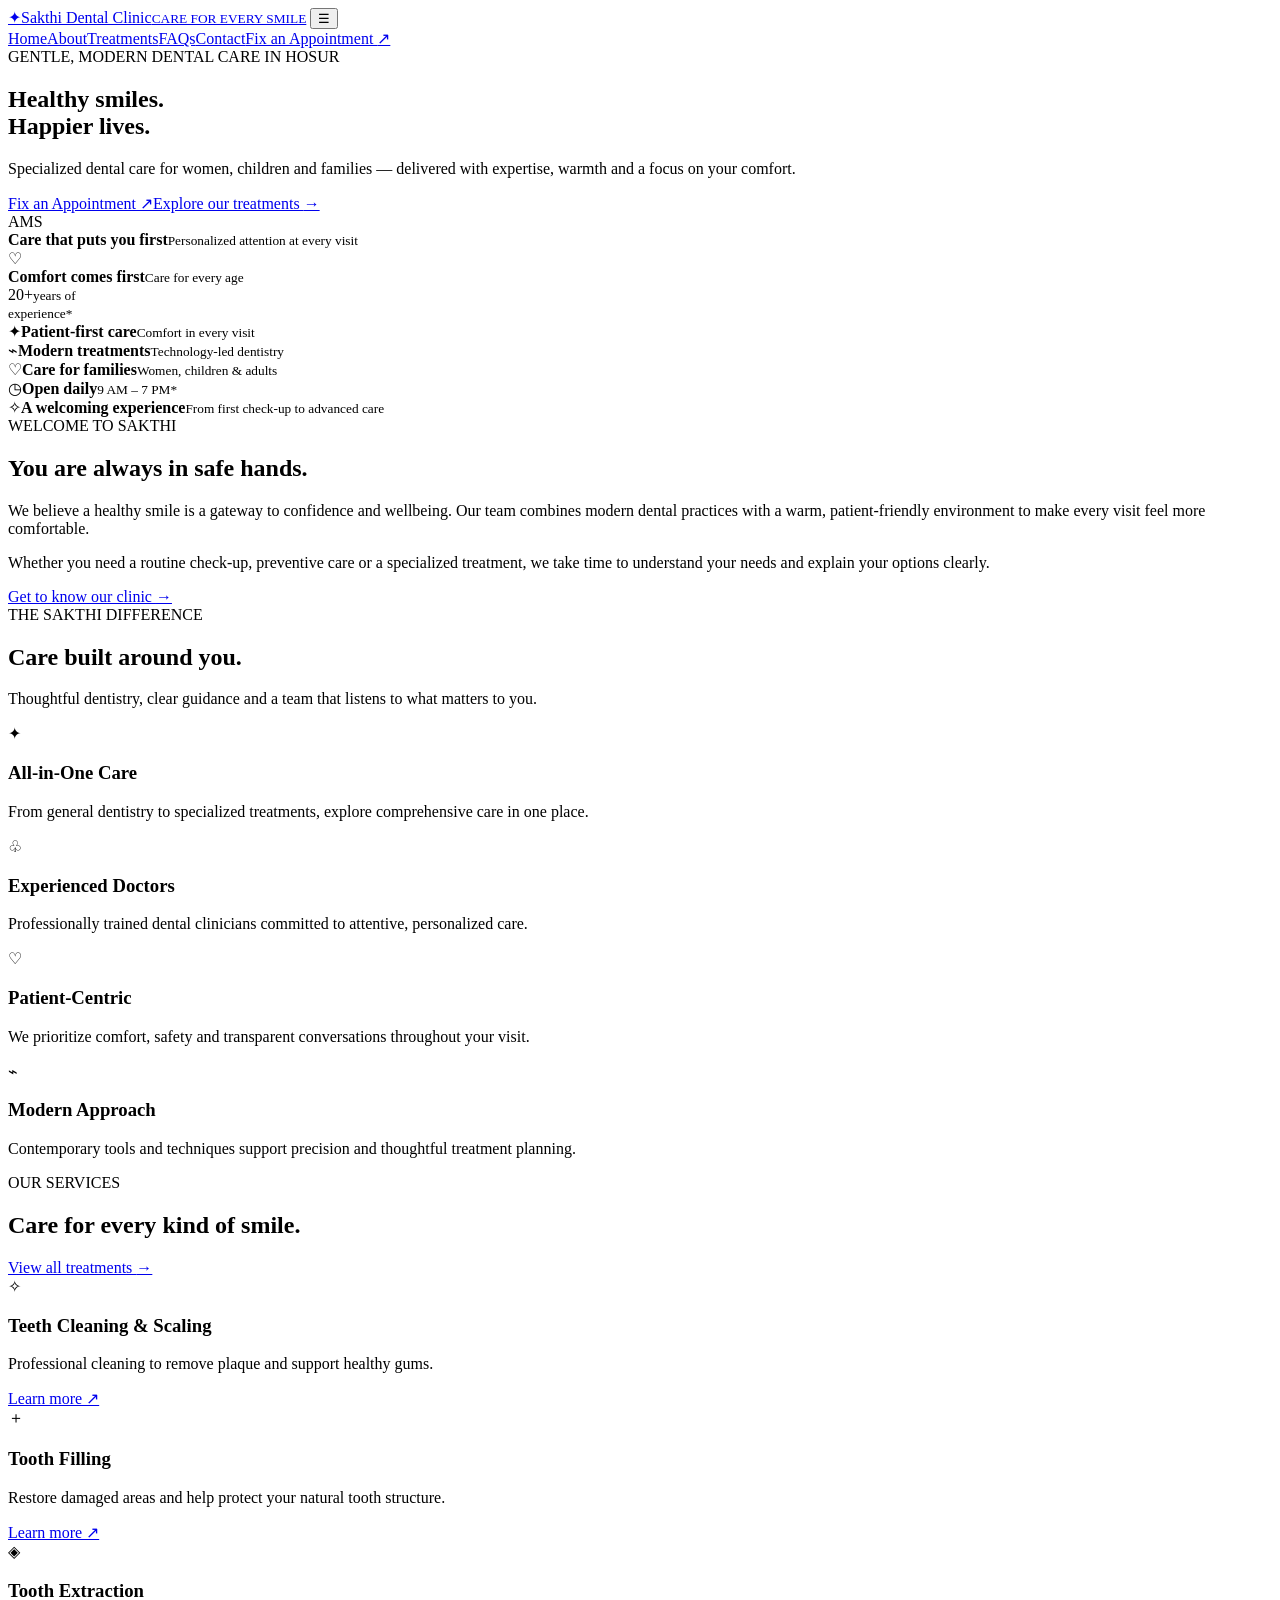
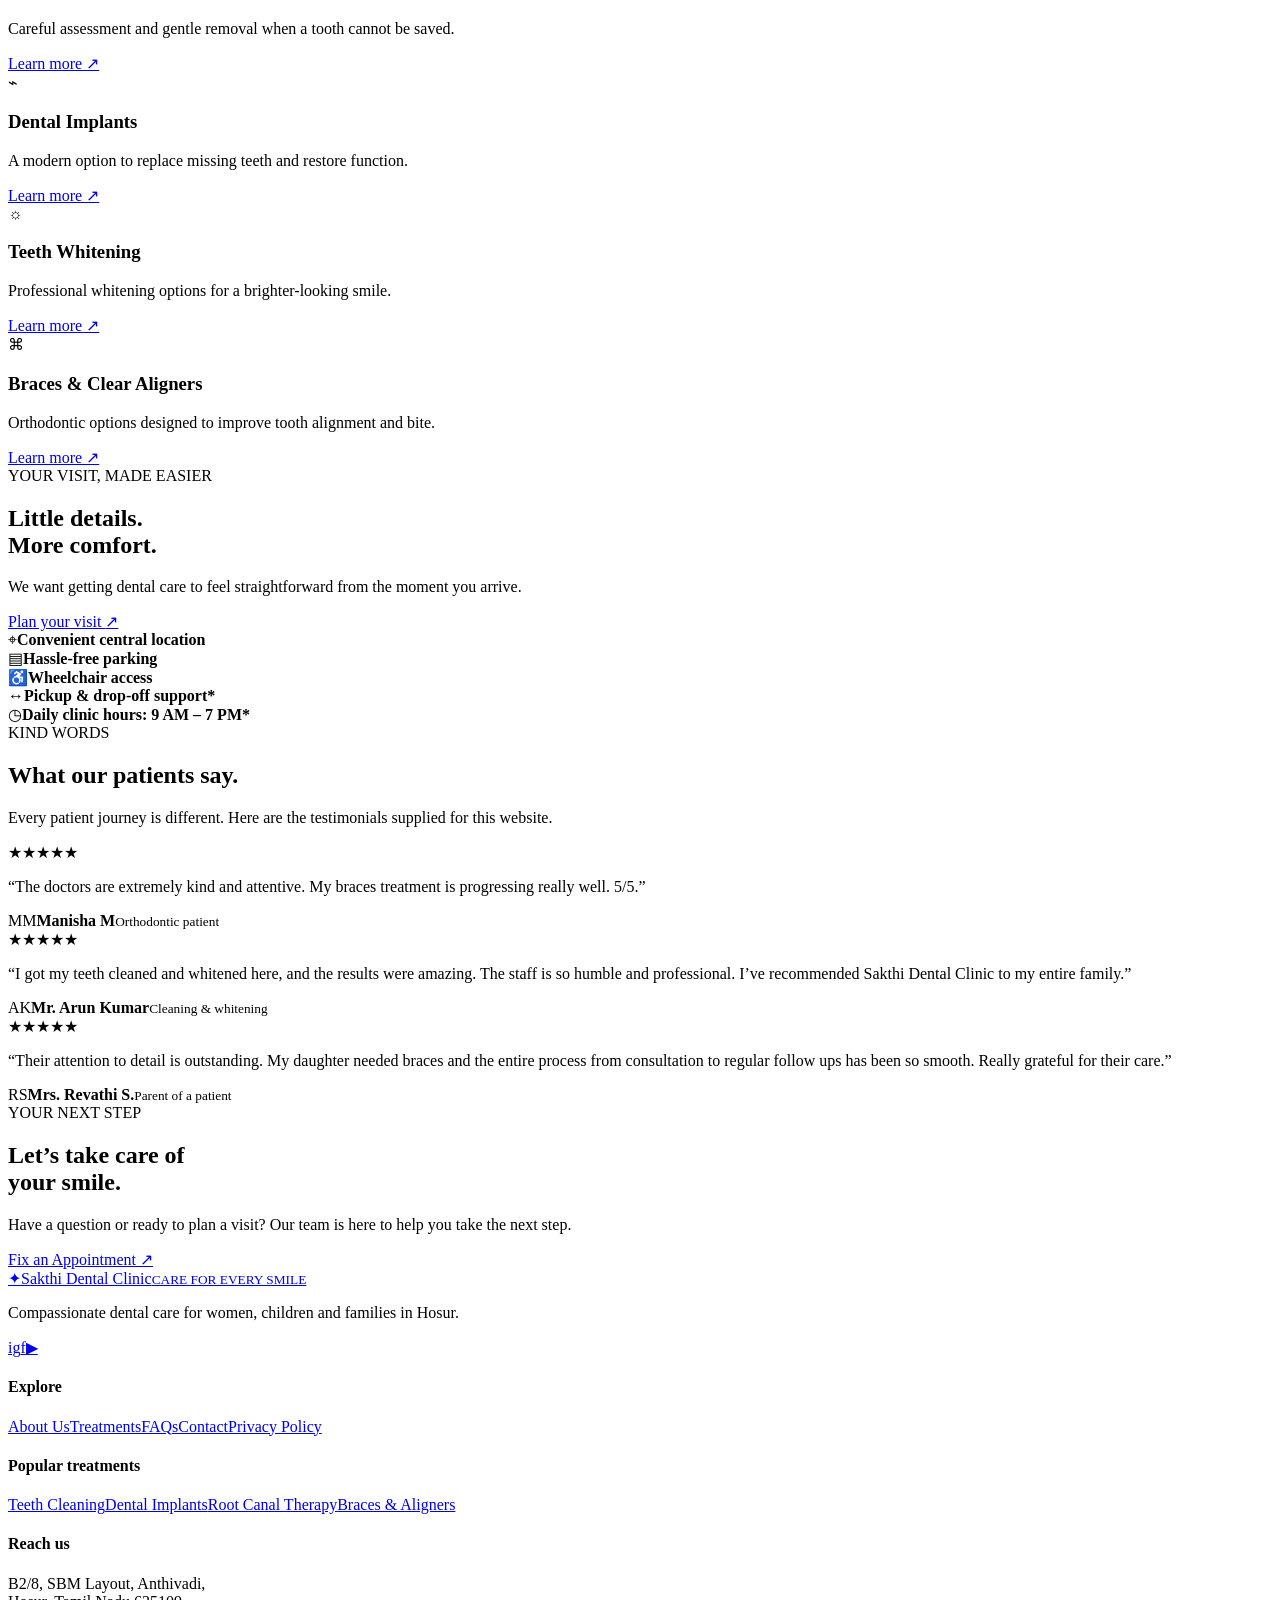
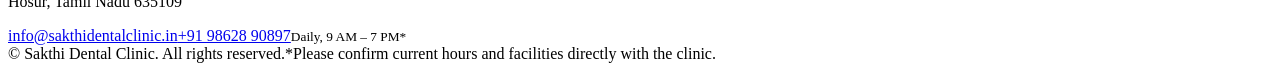
==== index.html @ d527fb0c "Add files via upload Add sakthi Dental Clinic website" ====
<!DOCTYPE html>
<html lang="en">
<head>
  <meta charset="UTF-8"><meta name="viewport" content="width=device-width, initial-scale=1.0">
  <meta name="description" content="Compassionate dental care for women, children and families at Sakthi Dental Clinic, Hosur. Explore treatments and request an appointment.">
  <title>Sakthi Dental Clinic | Care for Every Smile</title>
  <link rel="preconnect" href="https://fonts.googleapis.com"><link rel="preconnect" href="https://fonts.gstatic.com" crossorigin>
  <link href="https://fonts.googleapis.com/css2?family=DM+Sans:wght@400;500;600;700&family=Manrope:wght@400;500;600;700;800&display=swap" rel="stylesheet">
  <link rel="stylesheet" href="css/style.css">
</head>
<body>
<header class="site-header"><div class="container nav-wrap">
  <a class="brand" href="index.html"><span class="brand-mark">✦</span><span>Sakthi Dental Clinic<small>CARE FOR EVERY SMILE</small></span></a>
  <button class="menu-toggle" aria-label="Toggle navigation" aria-expanded="false">☰</button>
  <nav class="nav-links" aria-label="Main navigation"><a class="active" href="index.html">Home</a><a href="about.html">About</a><a href="treatments.html">Treatments</a><a href="faq.html">FAQs</a><a href="contact.html">Contact</a><a class="btn btn-small" href="contact.html#contact-form">Fix an Appointment <span>↗</span></a></nav>
</div></header>
<main>
<section class="hero"><div class="container hero-grid">
  <div class="hero-copy"><span class="eyebrow"><span class="eyebrow-dot"></span> GENTLE, MODERN DENTAL CARE IN HOSUR</span>
    <h1>Healthy smiles.<br><span>Happier lives.</span></h1>
    <p class="hero-lead">Specialized dental care for women, children and families — delivered with expertise, warmth and a focus on your comfort.</p>
    <div class="hero-actions"><a class="btn" href="contact.html#contact-form">Fix an Appointment <span>↗</span></a><a class="text-link" href="treatments.html">Explore our treatments <span>→</span></a></div>
    <div class="hero-proof"><div class="proof-avatars"><span>A</span><span>M</span><span>S</span></div><div><strong>Care that puts you first</strong><small>Personalized attention at every visit</small></div></div>
  </div>
  <div class="hero-visual"><div class="hero-image" role="img" aria-label="Dentist caring for a patient"></div><div class="floating-card"><span class="float-icon">♡</span><div><strong>Comfort comes first</strong><small>Care for every age</small></div></div><div class="hero-sticker"><span>20+</span><small>years of<br>experience*</small></div></div>
</div></section>
<section class="trust-strip"><div class="container trust-grid"><div><span class="trust-icon">✦</span><span><strong>Patient-first care</strong><small>Comfort in every visit</small></span></div><div><span class="trust-icon">⌁</span><span><strong>Modern treatments</strong><small>Technology-led dentistry</small></span></div><div><span class="trust-icon">♡</span><span><strong>Care for families</strong><small>Women, children & adults</small></span></div><div><span class="trust-icon">◷</span><span><strong>Open daily</strong><small>9 AM – 7 PM*</small></span></div></div></section>
<section class="section section-soft"><div class="container split-grid"><div class="section-image image-doctor"><div class="image-note"><span class="note-icon">✧</span><span><strong>A welcoming experience</strong><small>From first check-up to advanced care</small></span></div></div><div class="section-copy"><span class="eyebrow">WELCOME TO SAKTHI</span><h2>You are always in <span>safe hands.</span></h2><p>We believe a healthy smile is a gateway to confidence and wellbeing. Our team combines modern dental practices with a warm, patient-friendly environment to make every visit feel more comfortable.</p><p>Whether you need a routine check-up, preventive care or a specialized treatment, we take time to understand your needs and explain your options clearly.</p><a class="text-link" href="about.html">Get to know our clinic <span>→</span></a></div></div></section>
<section class="section"><div class="container"><div class="section-heading"><div><span class="eyebrow">THE SAKTHI DIFFERENCE</span><h2>Care built around <span>you.</span></h2></div><p>Thoughtful dentistry, clear guidance and a team that listens to what matters to you.</p></div>
<div class="feature-grid"><article class="feature-card"><span class="feature-icon pink">✦</span><h3>All-in-One Care</h3><p>From general dentistry to specialized treatments, explore comprehensive care in one place.</p></article><article class="feature-card"><span class="feature-icon blue">♧</span><h3>Experienced Doctors</h3><p>Professionally trained dental clinicians committed to attentive, personalized care.</p></article><article class="feature-card"><span class="feature-icon lavender">♡</span><h3>Patient-Centric</h3><p>We prioritize comfort, safety and transparent conversations throughout your visit.</p></article><article class="feature-card"><span class="feature-icon mint">⌁</span><h3>Modern Approach</h3><p>Contemporary tools and techniques support precision and thoughtful treatment planning.</p></article></div></div></section>
<section class="section treatment-section"><div class="container"><div class="section-heading"><div><span class="eyebrow">OUR SERVICES</span><h2>Care for every <span>kind of smile.</span></h2></div><a class="text-link" href="treatments.html">View all treatments <span>→</span></a></div>
<div class="treatment-grid">
<article class="treatment-card"><span class="treatment-icon">✧</span><h3>Teeth Cleaning & Scaling</h3><p>Professional cleaning to remove plaque and support healthy gums.</p><a href="treatments.html#cleaning">Learn more ↗</a></article>
<article class="treatment-card"><span class="treatment-icon">＋</span><h3>Tooth Filling</h3><p>Restore damaged areas and help protect your natural tooth structure.</p><a href="treatments.html#filling">Learn more ↗</a></article>
<article class="treatment-card"><span class="treatment-icon">◈</span><h3>Tooth Extraction</h3><p>Careful assessment and gentle removal when a tooth cannot be saved.</p><a href="treatments.html#extraction">Learn more ↗</a></article>
<article class="treatment-card"><span class="treatment-icon">⌁</span><h3>Dental Implants</h3><p>A modern option to replace missing teeth and restore function.</p><a href="treatments.html#implants">Learn more ↗</a></article>
<article class="treatment-card"><span class="treatment-icon">☼</span><h3>Teeth Whitening</h3><p>Professional whitening options for a brighter-looking smile.</p><a href="treatments.html#whitening">Learn more ↗</a></article>
<article class="treatment-card"><span class="treatment-icon">⌘</span><h3>Braces & Clear Aligners</h3><p>Orthodontic options designed to improve tooth alignment and bite.</p><a href="treatments.html#braces">Learn more ↗</a></article>
</div></div></section>
<section class="section amenities-section"><div class="container amenities-grid"><div><span class="eyebrow">YOUR VISIT, MADE EASIER</span><h2>Little details.<br><span>More comfort.</span></h2><p>We want getting dental care to feel straightforward from the moment you arrive.</p><a class="btn btn-outline" href="contact.html">Plan your visit <span>↗</span></a></div><div class="amenity-list"><div><span>⌖</span><strong>Convenient central location</strong></div><div><span>▤</span><strong>Hassle-free parking</strong></div><div><span>♿</span><strong>Wheelchair access</strong></div><div><span>↔</span><strong>Pickup & drop-off support*</strong></div><div><span>◷</span><strong>Daily clinic hours: 9 AM – 7 PM*</strong></div></div></div></section>
<section class="section testimonials-section"><div class="container"><div class="section-heading"><div><span class="eyebrow">KIND WORDS</span><h2>What our patients <span>say.</span></h2></div><p>Every patient journey is different. Here are the testimonials supplied for this website.</p></div><div class="testimonial-grid">
<article class="testimonial-card"><div class="stars">★★★★★</div><p>“The doctors are extremely kind and attentive. My braces treatment is progressing really well. 5/5.”</p><div class="person"><span class="person-avatar">MM</span><span><strong>Manisha M</strong><small>Orthodontic patient</small></span></div></article>
<article class="testimonial-card"><div class="stars">★★★★★</div><p>“I got my teeth cleaned and whitened here, and the results were amazing. The staff is so humble and professional. I’ve recommended Sakthi Dental Clinic to my entire family.”</p><div class="person"><span class="person-avatar peach">AK</span><span><strong>Mr. Arun Kumar</strong><small>Cleaning & whitening</small></span></div></article>
<article class="testimonial-card"><div class="stars">★★★★★</div><p>“Their attention to detail is outstanding. My daughter needed braces and the entire process from consultation to regular follow ups has been so smooth. Really grateful for their care.”</p><div class="person"><span class="person-avatar lilac">RS</span><span><strong>Mrs. Revathi S.</strong><small>Parent of a patient</small></span></div></article>
</div></div></section>
<section class="cta-band"><div class="container cta-content"><div><span class="eyebrow light">YOUR NEXT STEP</span><h2>Let’s take care of<br>your smile.</h2><p>Have a question or ready to plan a visit? Our team is here to help you take the next step.</p></div><a class="btn btn-white" href="contact.html#contact-form">Fix an Appointment <span>↗</span></a></div></section>
</main>
<footer class="site-footer"><div class="container footer-grid"><div class="footer-about"><a class="brand brand-light" href="index.html"><span class="brand-mark">✦</span><span>Sakthi Dental Clinic<small>CARE FOR EVERY SMILE</small></span></a><p>Compassionate dental care for women, children and families in Hosur.</p><div class="social-links"><a href="#" aria-label="Instagram">ig</a><a href="#" aria-label="Facebook">f</a><a href="#" aria-label="YouTube">▶</a></div></div><div><h4>Explore</h4><a href="about.html">About Us</a><a href="treatments.html">Treatments</a><a href="faq.html">FAQs</a><a href="contact.html">Contact</a><a href="privacy.html">Privacy Policy</a></div><div><h4>Popular treatments</h4><a href="treatments.html#cleaning">Teeth Cleaning</a><a href="treatments.html#implants">Dental Implants</a><a href="treatments.html#root-canal">Root Canal Therapy</a><a href="treatments.html#braces">Braces & Aligners</a></div><div><h4>Reach us</h4><p class="footer-contact">B2/8, SBM Layout, Anthivadi,<br>Hosur, Tamil Nadu 635109</p><a href="mailto:info@sakthidentalclinic.in">info@sakthidentalclinic.in</a><a href="tel:+919862890897">+91 98628 90897</a><small>Daily, 9 AM – 7 PM*</small></div></div><div class="container footer-bottom"><span>© <span data-year></span> Sakthi Dental Clinic. All rights reserved.</span><span>*Please confirm current hours and facilities directly with the clinic.</span></div></footer>
<script src="js/script.js"></script></body></html>
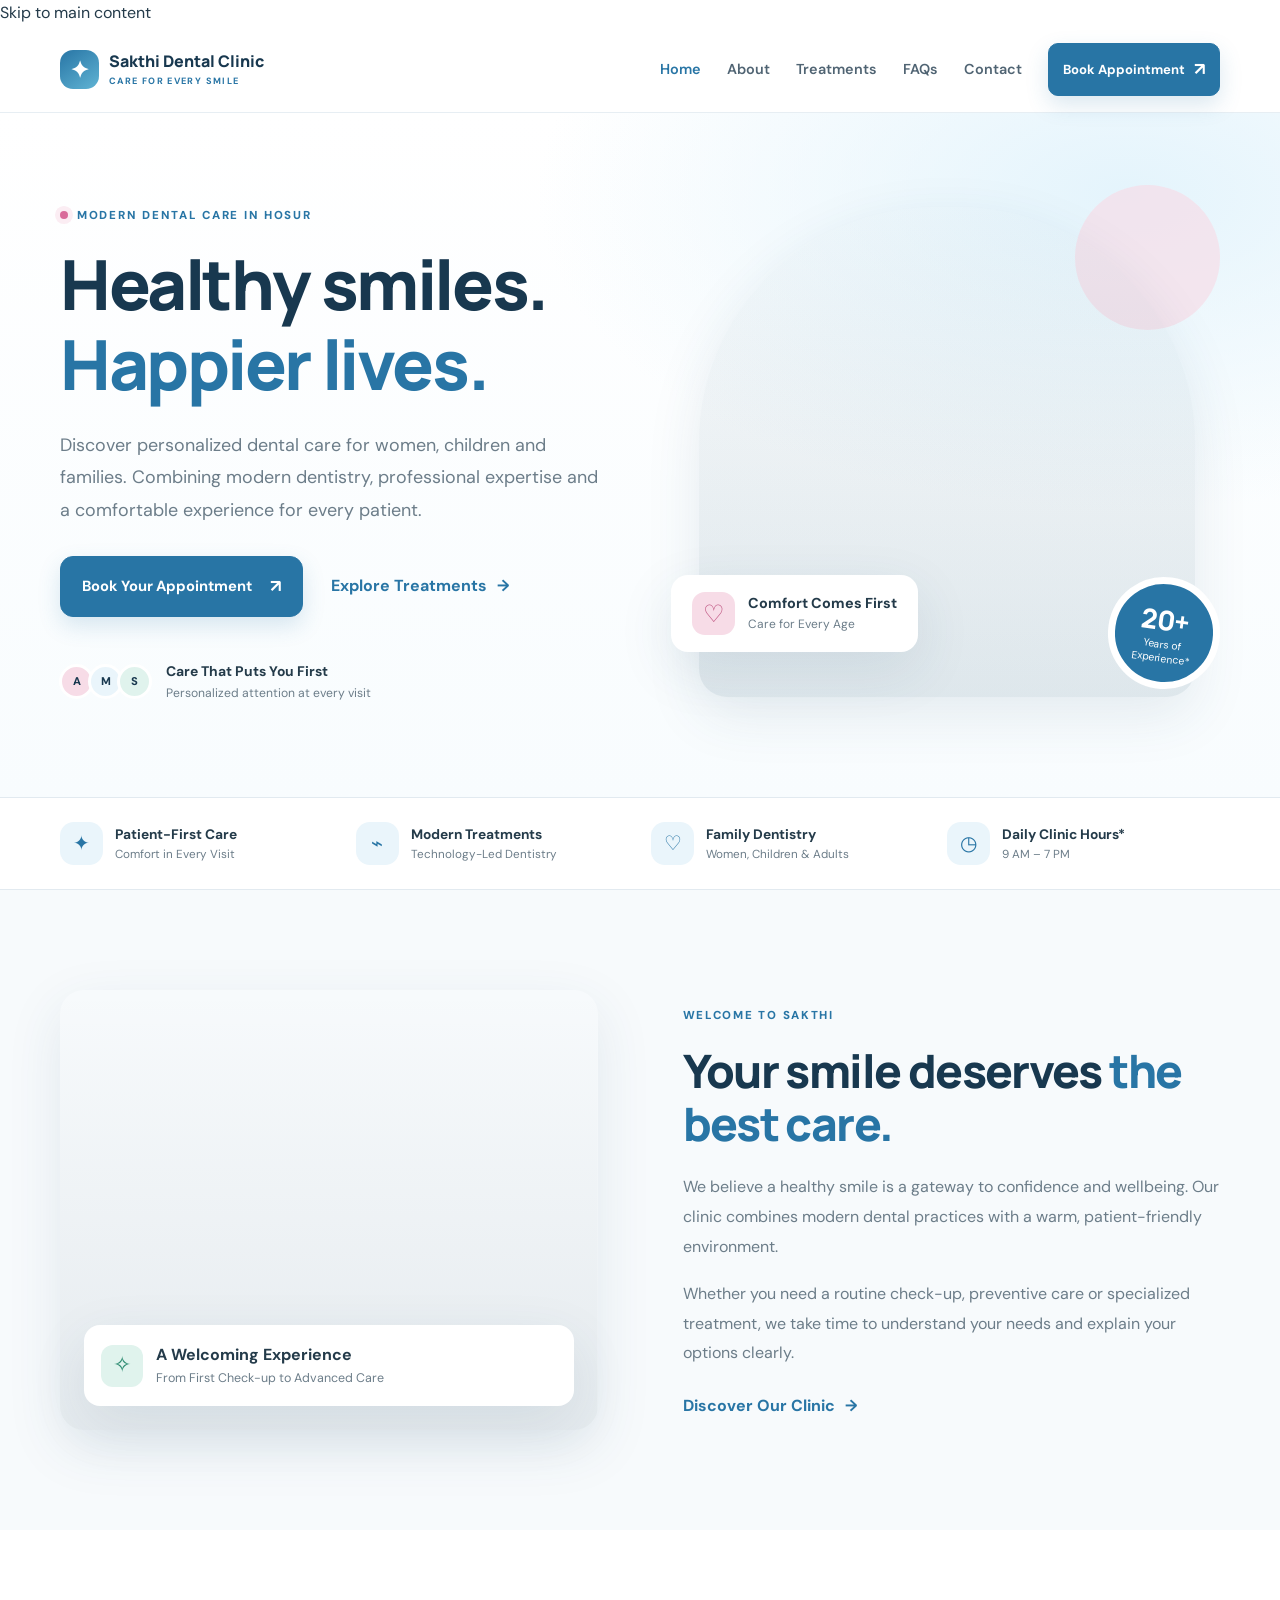
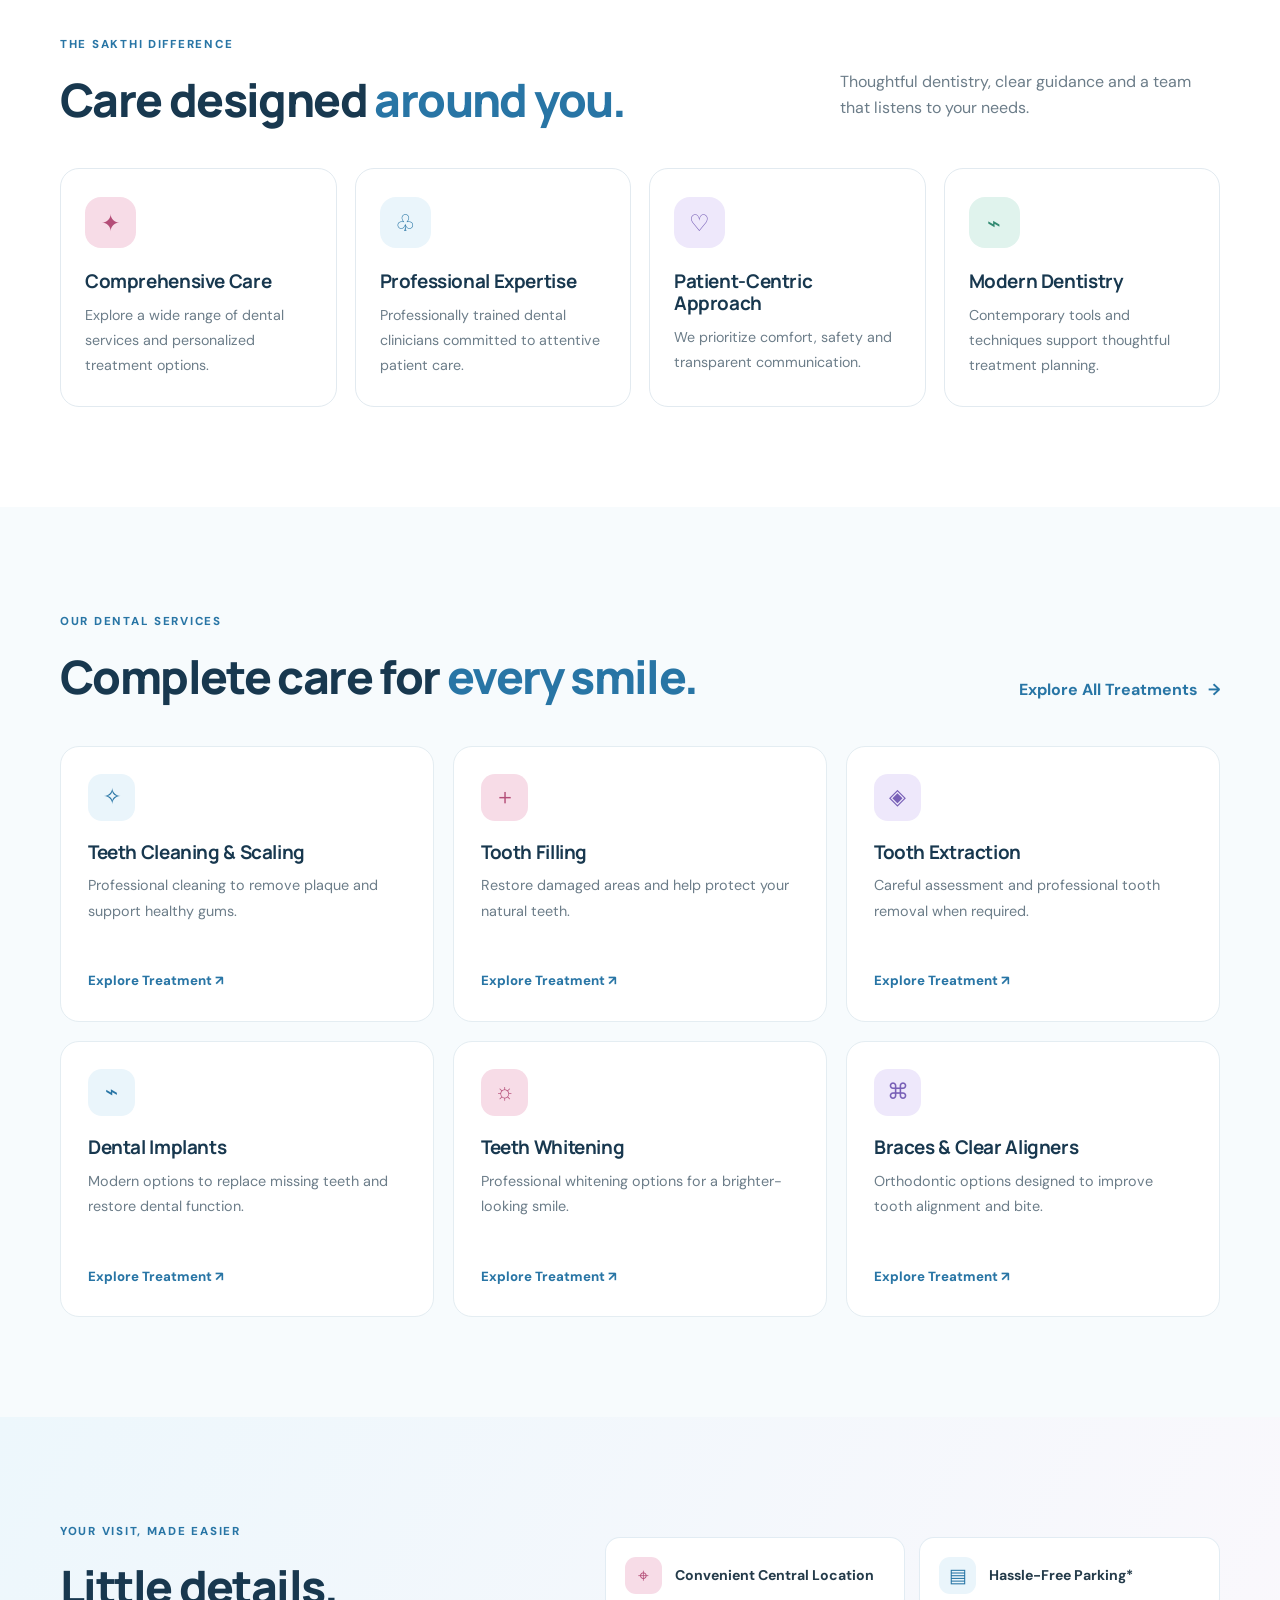
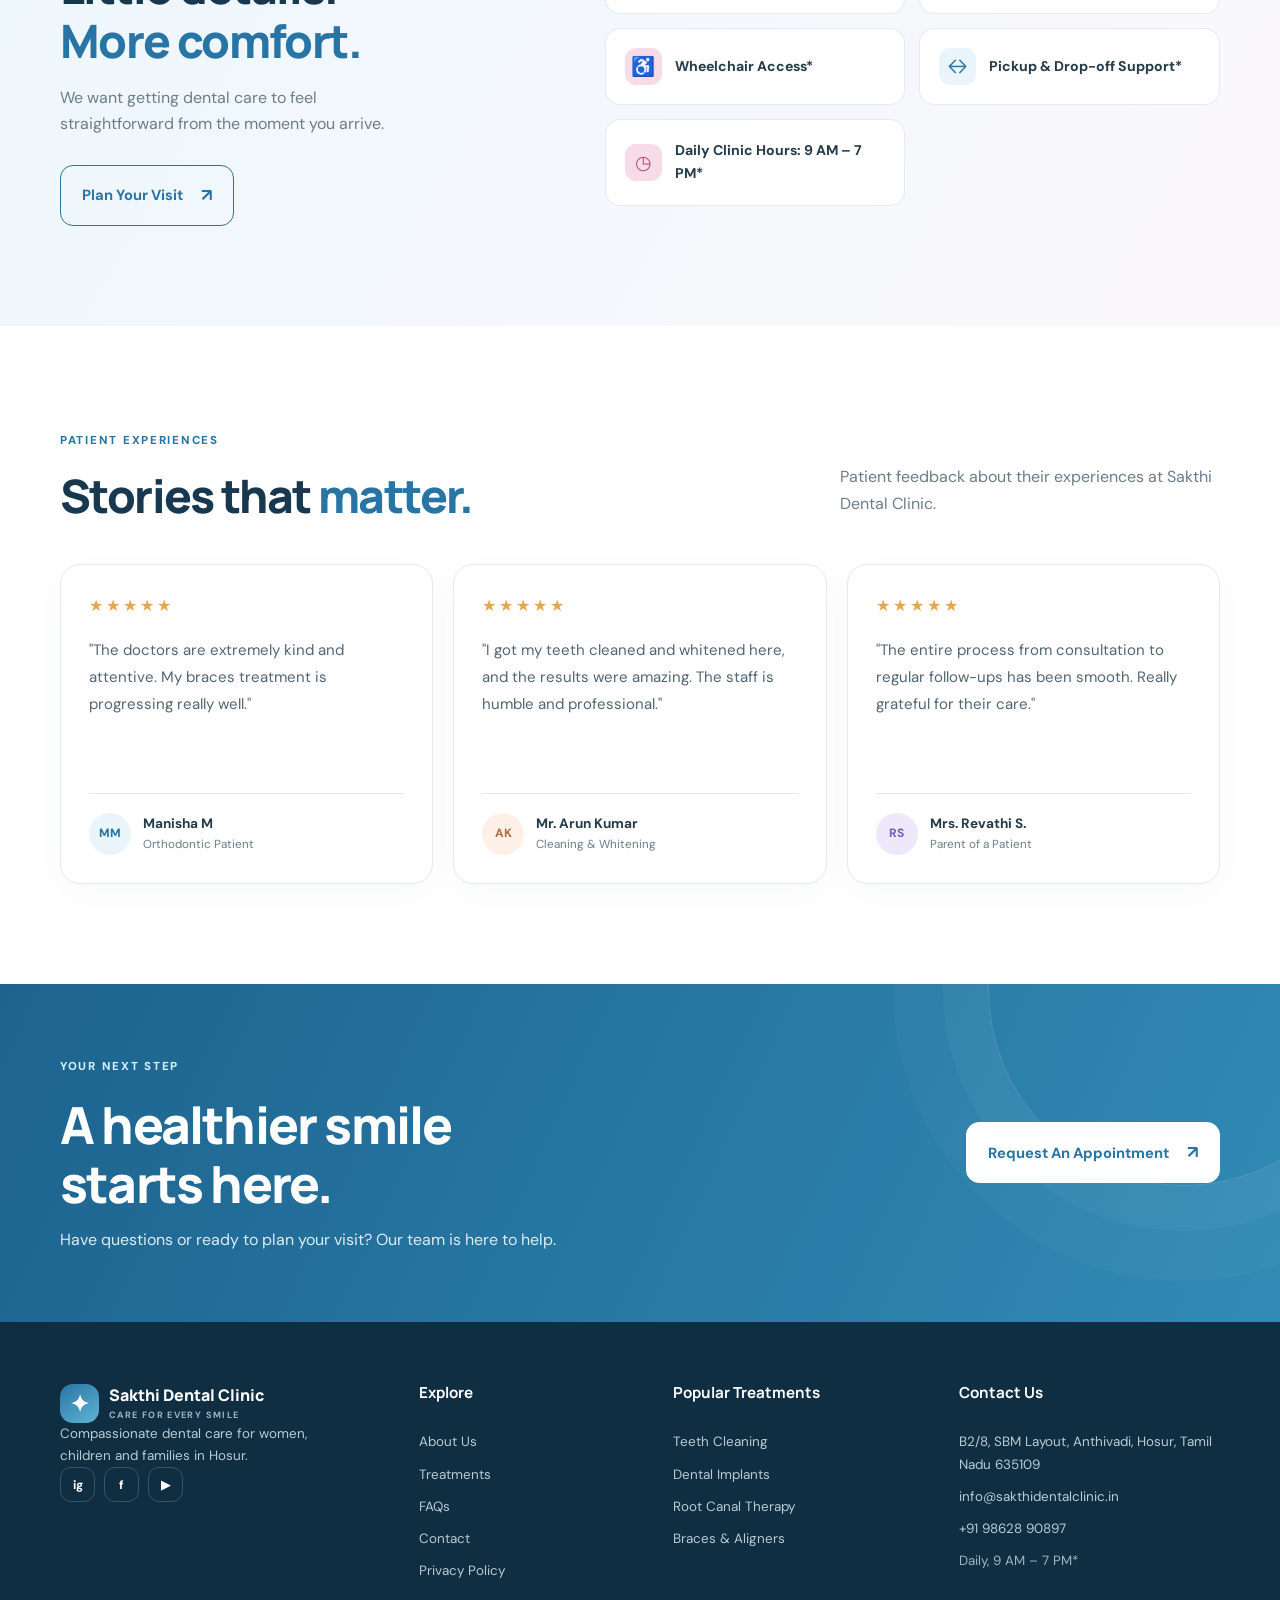
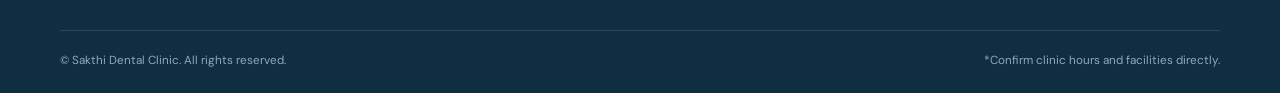
==== commit 70a8bba3: "Change greeting from 'Hello World' to 'Goodbye World'" ====
--- a/index.html
+++ b/index.html
@@ -1,49 +1,962 @@
+
 <!DOCTYPE html>
 <html lang="en">
+
 <head>
-  <meta charset="UTF-8"><meta name="viewport" content="width=device-width, initial-scale=1.0">
-  <meta name="description" content="Compassionate dental care for women, children and families at Sakthi Dental Clinic, Hosur. Explore treatments and request an appointment.">
-  <title>Sakthi Dental Clinic | Care for Every Smile</title>
-  <link rel="preconnect" href="https://fonts.googleapis.com"><link rel="preconnect" href="https://fonts.gstatic.com" crossorigin>
-  <link href="https://fonts.googleapis.com/css2?family=DM+Sans:wght@400;500;600;700&family=Manrope:wght@400;500;600;700;800&display=swap" rel="stylesheet">
-  <link rel="stylesheet" href="css/style.css">
+    <meta charset="UTF-8">
+
+    <meta name="viewport"
+          content="width=device-width, initial-scale=1.0">
+
+    <meta name="theme-color" content="#ffffff">
+
+    <meta name="description"
+          content="Discover compassionate, modern dental care at Sakthi Dental Clinic, Hosur. Explore dental treatments for women, children and families. Book your appointment today.">
+
+    <meta name="keywords"
+          content="Sakthi Dental Clinic, Dentist in Hosur, Dental Clinic Hosur, Dental Implants, Braces, Teeth Whitening">
+
+    <meta name="author" content="Sakthi Dental Clinic">
+
+    <meta name="robots" content="index, follow">
+
+    <!-- Open Graph SEO -->
+    <meta property="og:type" content="website">
+    <meta property="og:title"
+          content="Sakthi Dental Clinic | Care for Every Smile">
+    <meta property="og:description"
+          content="Modern, compassionate dental care for every smile in Hosur.">
+    <meta property="og:image"
+          content="assets/images/clinic-preview.jpg">
+
+    <title>Sakthi Dental Clinic | Premium Dental Care in Hosur</title>
+
+    <!-- Performance Optimization -->
+    <link rel="preconnect"
+          href="https://fonts.googleapis.com">
+
+    <link rel="preconnect"
+          href="https://fonts.gstatic.com"
+          crossorigin>
+
+    <link rel="preconnect"
+          href="https://images.unsplash.com">
+
+    <!-- Premium Typography -->
+    <link href="https://fonts.googleapis.com/css2?family=DM+Sans:wght@400;500;600;700;800&family=Manrope:wght@400;500;600;700;800&display=swap"
+          rel="stylesheet">
+
+    <!-- Main Stylesheet -->
+    <link rel="stylesheet" href="css/style.css">
+
+    <!-- Structured Data for Local SEO -->
+    <script type="application/ld+json">
+    {
+      "@context": "https://schema.org",
+      "@type": "Dentist",
+      "name": "Sakthi Dental Clinic",
+      "description": "Compassionate dental care for women, children and families.",
+      "address": {
+        "@type": "PostalAddress",
+        "streetAddress": "B2/8, SBM Layout, Anthivadi",
+        "addressLocality": "Hosur",
+        "addressRegion": "Tamil Nadu",
+        "postalCode": "635109",
+        "addressCountry": "IN"
+      },
+      "telephone": "+919862890897",
+      "email": "info@sakthidentalclinic.in"
+    }
+    </script>
+
+    <!-- Main JavaScript -->
+    <script src="js/script.js" defer></script>
+
 </head>
+
 <body>
-<header class="site-header"><div class="container nav-wrap">
-  <a class="brand" href="index.html"><span class="brand-mark">✦</span><span>Sakthi Dental Clinic<small>CARE FOR EVERY SMILE</small></span></a>
-  <button class="menu-toggle" aria-label="Toggle navigation" aria-expanded="false">☰</button>
-  <nav class="nav-links" aria-label="Main navigation"><a class="active" href="index.html">Home</a><a href="about.html">About</a><a href="treatments.html">Treatments</a><a href="faq.html">FAQs</a><a href="contact.html">Contact</a><a class="btn btn-small" href="contact.html#contact-form">Fix an Appointment <span>↗</span></a></nav>
-</div></header>
-<main>
-<section class="hero"><div class="container hero-grid">
-  <div class="hero-copy"><span class="eyebrow"><span class="eyebrow-dot"></span> GENTLE, MODERN DENTAL CARE IN HOSUR</span>
-    <h1>Healthy smiles.<br><span>Happier lives.</span></h1>
-    <p class="hero-lead">Specialized dental care for women, children and families — delivered with expertise, warmth and a focus on your comfort.</p>
-    <div class="hero-actions"><a class="btn" href="contact.html#contact-form">Fix an Appointment <span>↗</span></a><a class="text-link" href="treatments.html">Explore our treatments <span>→</span></a></div>
-    <div class="hero-proof"><div class="proof-avatars"><span>A</span><span>M</span><span>S</span></div><div><strong>Care that puts you first</strong><small>Personalized attention at every visit</small></div></div>
-  </div>
-  <div class="hero-visual"><div class="hero-image" role="img" aria-label="Dentist caring for a patient"></div><div class="floating-card"><span class="float-icon">♡</span><div><strong>Comfort comes first</strong><small>Care for every age</small></div></div><div class="hero-sticker"><span>20+</span><small>years of<br>experience*</small></div></div>
-</div></section>
-<section class="trust-strip"><div class="container trust-grid"><div><span class="trust-icon">✦</span><span><strong>Patient-first care</strong><small>Comfort in every visit</small></span></div><div><span class="trust-icon">⌁</span><span><strong>Modern treatments</strong><small>Technology-led dentistry</small></span></div><div><span class="trust-icon">♡</span><span><strong>Care for families</strong><small>Women, children & adults</small></span></div><div><span class="trust-icon">◷</span><span><strong>Open daily</strong><small>9 AM – 7 PM*</small></span></div></div></section>
-<section class="section section-soft"><div class="container split-grid"><div class="section-image image-doctor"><div class="image-note"><span class="note-icon">✧</span><span><strong>A welcoming experience</strong><small>From first check-up to advanced care</small></span></div></div><div class="section-copy"><span class="eyebrow">WELCOME TO SAKTHI</span><h2>You are always in <span>safe hands.</span></h2><p>We believe a healthy smile is a gateway to confidence and wellbeing. Our team combines modern dental practices with a warm, patient-friendly environment to make every visit feel more comfortable.</p><p>Whether you need a routine check-up, preventive care or a specialized treatment, we take time to understand your needs and explain your options clearly.</p><a class="text-link" href="about.html">Get to know our clinic <span>→</span></a></div></div></section>
-<section class="section"><div class="container"><div class="section-heading"><div><span class="eyebrow">THE SAKTHI DIFFERENCE</span><h2>Care built around <span>you.</span></h2></div><p>Thoughtful dentistry, clear guidance and a team that listens to what matters to you.</p></div>
-<div class="feature-grid"><article class="feature-card"><span class="feature-icon pink">✦</span><h3>All-in-One Care</h3><p>From general dentistry to specialized treatments, explore comprehensive care in one place.</p></article><article class="feature-card"><span class="feature-icon blue">♧</span><h3>Experienced Doctors</h3><p>Professionally trained dental clinicians committed to attentive, personalized care.</p></article><article class="feature-card"><span class="feature-icon lavender">♡</span><h3>Patient-Centric</h3><p>We prioritize comfort, safety and transparent conversations throughout your visit.</p></article><article class="feature-card"><span class="feature-icon mint">⌁</span><h3>Modern Approach</h3><p>Contemporary tools and techniques support precision and thoughtful treatment planning.</p></article></div></div></section>
-<section class="section treatment-section"><div class="container"><div class="section-heading"><div><span class="eyebrow">OUR SERVICES</span><h2>Care for every <span>kind of smile.</span></h2></div><a class="text-link" href="treatments.html">View all treatments <span>→</span></a></div>
-<div class="treatment-grid">
-<article class="treatment-card"><span class="treatment-icon">✧</span><h3>Teeth Cleaning & Scaling</h3><p>Professional cleaning to remove plaque and support healthy gums.</p><a href="treatments.html#cleaning">Learn more ↗</a></article>
-<article class="treatment-card"><span class="treatment-icon">＋</span><h3>Tooth Filling</h3><p>Restore damaged areas and help protect your natural tooth structure.</p><a href="treatments.html#filling">Learn more ↗</a></article>
-<article class="treatment-card"><span class="treatment-icon">◈</span><h3>Tooth Extraction</h3><p>Careful assessment and gentle removal when a tooth cannot be saved.</p><a href="treatments.html#extraction">Learn more ↗</a></article>
-<article class="treatment-card"><span class="treatment-icon">⌁</span><h3>Dental Implants</h3><p>A modern option to replace missing teeth and restore function.</p><a href="treatments.html#implants">Learn more ↗</a></article>
-<article class="treatment-card"><span class="treatment-icon">☼</span><h3>Teeth Whitening</h3><p>Professional whitening options for a brighter-looking smile.</p><a href="treatments.html#whitening">Learn more ↗</a></article>
-<article class="treatment-card"><span class="treatment-icon">⌘</span><h3>Braces & Clear Aligners</h3><p>Orthodontic options designed to improve tooth alignment and bite.</p><a href="treatments.html#braces">Learn more ↗</a></article>
-</div></div></section>
-<section class="section amenities-section"><div class="container amenities-grid"><div><span class="eyebrow">YOUR VISIT, MADE EASIER</span><h2>Little details.<br><span>More comfort.</span></h2><p>We want getting dental care to feel straightforward from the moment you arrive.</p><a class="btn btn-outline" href="contact.html">Plan your visit <span>↗</span></a></div><div class="amenity-list"><div><span>⌖</span><strong>Convenient central location</strong></div><div><span>▤</span><strong>Hassle-free parking</strong></div><div><span>♿</span><strong>Wheelchair access</strong></div><div><span>↔</span><strong>Pickup & drop-off support*</strong></div><div><span>◷</span><strong>Daily clinic hours: 9 AM – 7 PM*</strong></div></div></div></section>
-<section class="section testimonials-section"><div class="container"><div class="section-heading"><div><span class="eyebrow">KIND WORDS</span><h2>What our patients <span>say.</span></h2></div><p>Every patient journey is different. Here are the testimonials supplied for this website.</p></div><div class="testimonial-grid">
-<article class="testimonial-card"><div class="stars">★★★★★</div><p>“The doctors are extremely kind and attentive. My braces treatment is progressing really well. 5/5.”</p><div class="person"><span class="person-avatar">MM</span><span><strong>Manisha M</strong><small>Orthodontic patient</small></span></div></article>
-<article class="testimonial-card"><div class="stars">★★★★★</div><p>“I got my teeth cleaned and whitened here, and the results were amazing. The staff is so humble and professional. I’ve recommended Sakthi Dental Clinic to my entire family.”</p><div class="person"><span class="person-avatar peach">AK</span><span><strong>Mr. Arun Kumar</strong><small>Cleaning & whitening</small></span></div></article>
-<article class="testimonial-card"><div class="stars">★★★★★</div><p>“Their attention to detail is outstanding. My daughter needed braces and the entire process from consultation to regular follow ups has been so smooth. Really grateful for their care.”</p><div class="person"><span class="person-avatar lilac">RS</span><span><strong>Mrs. Revathi S.</strong><small>Parent of a patient</small></span></div></article>
-</div></div></section>
-<section class="cta-band"><div class="container cta-content"><div><span class="eyebrow light">YOUR NEXT STEP</span><h2>Let’s take care of<br>your smile.</h2><p>Have a question or ready to plan a visit? Our team is here to help you take the next step.</p></div><a class="btn btn-white" href="contact.html#contact-form">Fix an Appointment <span>↗</span></a></div></section>
+
+<!-- Accessibility -->
+<a href="#main-content" class="skip-link">
+    Skip to main content
+</a>
+
+<!-- ================= HEADER ================= -->
+
+<header class="site-header" id="header">
+
+    <div class="container nav-wrap">
+
+        <a href="index.html"
+           class="brand"
+           aria-label="Sakthi Dental Clinic Home">
+
+            <span class="brand-mark">✦</span>
+
+            <span>
+                Sakthi Dental Clinic
+                <small>CARE FOR EVERY SMILE</small>
+            </span>
+
+        </a>
+
+        <button
+            class="menu-toggle"
+            type="button"
+            aria-label="Open navigation menu"
+            aria-expanded="false"
+            aria-controls="primary-navigation">
+
+            <span></span>
+            <span></span>
+            <span></span>
+
+        </button>
+
+        <nav class="nav-links"
+             id="primary-navigation"
+             aria-label="Main navigation">
+
+            <a href="index.html" class="active">Home</a>
+
+            <a href="about.html">About</a>
+
+            <a href="treatments.html">Treatments</a>
+
+            <a href="faq.html">FAQs</a>
+
+            <a href="contact.html">Contact</a>
+
+            <a class="btn btn-small"
+               href="contact.html#contact-form">
+
+                Book Appointment
+                <span>↗</span>
+
+            </a>
+
+        </nav>
+
+    </div>
+
+</header>
+
+
+<main id="main-content">
+
+<!-- ================= HERO SECTION ================= -->
+
+<section class="hero">
+
+    <div class="container hero-grid">
+
+        <div class="hero-copy">
+
+            <span class="eyebrow">
+                <span class="eyebrow-dot"></span>
+                MODERN DENTAL CARE IN HOSUR
+            </span>
+
+            <h1>
+                Healthy smiles.
+                <br>
+                <span>Happier lives.</span>
+            </h1>
+
+            <p class="hero-lead">
+
+                Discover personalized dental care for
+                women, children and families.
+
+                Combining modern dentistry, professional
+                expertise and a comfortable experience
+                for every patient.
+
+            </p>
+
+            <div class="hero-actions">
+
+                <a href="contact.html#contact-form"
+                   class="btn">
+
+                    Book Your Appointment
+                    <span>↗</span>
+
+                </a>
+
+                <a href="treatments.html"
+                   class="text-link">
+
+                    Explore Treatments
+                    <span>→</span>
+
+                </a>
+
+            </div>
+
+            <div class="hero-proof">
+
+                <div class="proof-avatars">
+
+                    <span>A</span>
+                    <span>M</span>
+                    <span>S</span>
+
+                </div>
+
+                <div>
+
+                    <strong>Care That Puts You First</strong>
+
+                    <small>
+                        Personalized attention at every visit
+                    </small>
+
+                </div>
+
+            </div>
+
+        </div>
+
+
+        <div class="hero-visual">
+
+            <div class="hero-image"
+                 role="img"
+                 aria-label="Dental care and patient consultation">
+            </div>
+
+            <div class="floating-card">
+
+                <span class="float-icon">♡</span>
+
+                <div>
+
+                    <strong>Comfort Comes First</strong>
+
+                    <small>Care for Every Age</small>
+
+                </div>
+
+            </div>
+
+            <div class="hero-sticker">
+
+                <span>20+</span>
+
+                <small>
+                    Years of
+                    <br>
+                    Experience*
+                </small>
+
+            </div>
+
+        </div>
+
+    </div>
+
+</section>
+
+
+<!-- ================= TRUST SECTION ================= -->
+
+<section class="trust-strip"
+         aria-label="Our clinic highlights">
+
+    <div class="container trust-grid">
+
+        <div>
+            <span class="trust-icon">✦</span>
+            <span>
+                <strong>Patient-First Care</strong>
+                <small>Comfort in Every Visit</small>
+            </span>
+        </div>
+
+        <div>
+            <span class="trust-icon">⌁</span>
+            <span>
+                <strong>Modern Treatments</strong>
+                <small>Technology-Led Dentistry</small>
+            </span>
+        </div>
+
+        <div>
+            <span class="trust-icon">♡</span>
+            <span>
+                <strong>Family Dentistry</strong>
+                <small>Women, Children & Adults</small>
+            </span>
+        </div>
+
+        <div>
+            <span class="trust-icon">◷</span>
+            <span>
+                <strong>Daily Clinic Hours*</strong>
+                <small>9 AM – 7 PM</small>
+            </span>
+        </div>
+
+    </div>
+
+</section>
+
+
+<!-- ================= ABOUT SECTION ================= -->
+
+<section class="section section-soft">
+
+    <div class="container split-grid">
+
+        <div class="section-image image-doctor">
+
+            <div class="image-note">
+
+                <span class="note-icon">✧</span>
+
+                <span>
+                    <strong>A Welcoming Experience</strong>
+
+                    <small>
+                        From First Check-up to Advanced Care
+                    </small>
+                </span>
+
+            </div>
+
+        </div>
+
+
+        <div class="section-copy">
+
+            <span class="eyebrow">
+                WELCOME TO SAKTHI
+            </span>
+
+            <h2>
+                Your smile deserves
+                <span>the best care.</span>
+            </h2>
+
+            <p>
+                We believe a healthy smile is a gateway
+                to confidence and wellbeing.
+
+                Our clinic combines modern dental practices
+                with a warm, patient-friendly environment.
+            </p>
+
+            <p>
+                Whether you need a routine check-up,
+                preventive care or specialized treatment,
+                we take time to understand your needs
+                and explain your options clearly.
+            </p>
+
+            <a href="about.html" class="text-link">
+
+                Discover Our Clinic
+                <span>→</span>
+
+            </a>
+
+        </div>
+
+    </div>
+
+</section>
+
+
+<!-- ================= FEATURES ================= -->
+
+<section class="section">
+
+    <div class="container">
+
+        <div class="section-heading">
+
+            <div>
+
+                <span class="eyebrow">
+                    THE SAKTHI DIFFERENCE
+                </span>
+
+                <h2>
+                    Care designed
+                    <span>around you.</span>
+                </h2>
+
+            </div>
+
+            <p>
+                Thoughtful dentistry, clear guidance
+                and a team that listens to your needs.
+            </p>
+
+        </div>
+
+
+        <div class="feature-grid">
+
+            <article class="feature-card">
+
+                <span class="feature-icon pink">✦</span>
+
+                <h3>Comprehensive Care</h3>
+
+                <p>
+                    Explore a wide range of dental services
+                    and personalized treatment options.
+                </p>
+
+            </article>
+
+
+            <article class="feature-card">
+
+                <span class="feature-icon blue">♧</span>
+
+                <h3>Professional Expertise</h3>
+
+                <p>
+                    Professionally trained dental clinicians
+                    committed to attentive patient care.
+                </p>
+
+            </article>
+
+
+            <article class="feature-card">
+
+                <span class="feature-icon lavender">♡</span>
+
+                <h3>Patient-Centric Approach</h3>
+
+                <p>
+                    We prioritize comfort, safety and
+                    transparent communication.
+                </p>
+
+            </article>
+
+
+            <article class="feature-card">
+
+                <span class="feature-icon mint">⌁</span>
+
+                <h3>Modern Dentistry</h3>
+
+                <p>
+                    Contemporary tools and techniques
+                    support thoughtful treatment planning.
+                </p>
+
+            </article>
+
+        </div>
+
+    </div>
+
+</section>
+
+
+<!-- ================= TREATMENTS ================= -->
+
+<section class="section treatment-section">
+
+    <div class="container">
+
+        <div class="section-heading">
+
+            <div>
+
+                <span class="eyebrow">
+                    OUR DENTAL SERVICES
+                </span>
+
+                <h2>
+                    Complete care for
+                    <span>every smile.</span>
+                </h2>
+
+            </div>
+
+            <a href="treatments.html" class="text-link">
+
+                Explore All Treatments
+                <span>→</span>
+
+            </a>
+
+        </div>
+
+
+        <div class="treatment-grid">
+
+            <article class="treatment-card">
+
+                <span class="treatment-icon">✧</span>
+
+                <h3>Teeth Cleaning & Scaling</h3>
+
+                <p>
+                    Professional cleaning to remove plaque
+                    and support healthy gums.
+                </p>
+
+                <a href="treatments.html#cleaning">
+                    Explore Treatment ↗
+                </a>
+
+            </article>
+
+
+            <article class="treatment-card">
+
+                <span class="treatment-icon">＋</span>
+
+                <h3>Tooth Filling</h3>
+
+                <p>
+                    Restore damaged areas and help
+                    protect your natural teeth.
+                </p>
+
+                <a href="treatments.html#filling">
+                    Explore Treatment ↗
+                </a>
+
+            </article>
+
+
+            <article class="treatment-card">
+
+                <span class="treatment-icon">◈</span>
+
+                <h3>Tooth Extraction</h3>
+
+                <p>
+                    Careful assessment and professional
+                    tooth removal when required.
+                </p>
+
+                <a href="treatments.html#extraction">
+                    Explore Treatment ↗
+                </a>
+
+            </article>
+
+
+            <article class="treatment-card">
+
+                <span class="treatment-icon">⌁</span>
+
+                <h3>Dental Implants</h3>
+
+                <p>
+                    Modern options to replace missing teeth
+                    and restore dental function.
+                </p>
+
+                <a href="treatments.html#implants">
+                    Explore Treatment ↗
+                </a>
+
+            </article>
+
+
+            <article class="treatment-card">
+
+                <span class="treatment-icon">☼</span>
+
+                <h3>Teeth Whitening</h3>
+
+                <p>
+                    Professional whitening options
+                    for a brighter-looking smile.
+                </p>
+
+                <a href="treatments.html#whitening">
+                    Explore Treatment ↗
+                </a>
+
+            </article>
+
+
+            <article class="treatment-card">
+
+                <span class="treatment-icon">⌘</span>
+
+                <h3>Braces & Clear Aligners</h3>
+
+                <p>
+                    Orthodontic options designed to improve
+                    tooth alignment and bite.
+                </p>
+
+                <a href="treatments.html#braces">
+                    Explore Treatment ↗
+                </a>
+
+            </article>
+
+        </div>
+
+    </div>
+
+</section>
+
+
+<!-- ================= PATIENT EXPERIENCE ================= -->
+
+<section class="section amenities-section">
+
+    <div class="container amenities-grid">
+
+        <div>
+
+            <span class="eyebrow">
+                YOUR VISIT, MADE EASIER
+            </span>
+
+            <h2>
+                Little details.
+                <br>
+                <span>More comfort.</span>
+            </h2>
+
+            <p>
+                We want getting dental care to feel
+                straightforward from the moment you arrive.
+            </p>
+
+            <a href="contact.html"
+               class="btn btn-outline">
+
+                Plan Your Visit
+                <span>↗</span>
+
+            </a>
+
+        </div>
+
+
+        <div class="amenity-list">
+
+            <div>
+                <span>⌖</span>
+                <strong>Convenient Central Location</strong>
+            </div>
+
+            <div>
+                <span>▤</span>
+                <strong>Hassle-Free Parking*</strong>
+            </div>
+
+            <div>
+                <span>♿</span>
+                <strong>Wheelchair Access*</strong>
+            </div>
+
+            <div>
+                <span>↔</span>
+                <strong>Pickup & Drop-off Support*</strong>
+            </div>
+
+            <div>
+                <span>◷</span>
+                <strong>Daily Clinic Hours: 9 AM – 7 PM*</strong>
+            </div>
+
+        </div>
+
+    </div>
+
+</section>
+
+
+<!-- ================= TESTIMONIALS ================= -->
+
+<section class="section testimonials-section">
+
+    <div class="container">
+
+        <div class="section-heading">
+
+            <div>
+
+                <span class="eyebrow">
+                    PATIENT EXPERIENCES
+                </span>
+
+                <h2>
+                    Stories that
+                    <span>matter.</span>
+                </h2>
+
+            </div>
+
+            <p>
+                Patient feedback about their experiences
+                at Sakthi Dental Clinic.
+            </p>
+
+        </div>
+
+
+        <div class="testimonial-grid">
+
+            <article class="testimonial-card">
+
+                <div class="stars"
+                     aria-label="5 out of 5 stars">
+                    ★★★★★
+                </div>
+
+                <p>
+                    "The doctors are extremely kind and
+                    attentive. My braces treatment is
+                    progressing really well."
+                </p>
+
+                <div class="person">
+
+                    <span class="person-avatar">MM</span>
+
+                    <span>
+                        <strong>Manisha M</strong>
+                        <small>Orthodontic Patient</small>
+                    </span>
+
+                </div>
+
+            </article>
+
+
+            <article class="testimonial-card">
+
+                <div class="stars"
+                     aria-label="5 out of 5 stars">
+                    ★★★★★
+                </div>
+
+                <p>
+                    "I got my teeth cleaned and whitened
+                    here, and the results were amazing.
+                    The staff is humble and professional."
+                </p>
+
+                <div class="person">
+
+                    <span class="person-avatar peach">AK</span>
+
+                    <span>
+                        <strong>Mr. Arun Kumar</strong>
+                        <small>Cleaning & Whitening</small>
+                    </span>
+
+                </div>
+
+            </article>
+
+
+            <article class="testimonial-card">
+
+                <div class="stars"
+                     aria-label="5 out of 5 stars">
+                    ★★★★★
+                </div>
+
+                <p>
+                    "The entire process from consultation
+                    to regular follow-ups has been smooth.
+                    Really grateful for their care."
+                </p>
+
+                <div class="person">
+
+                    <span class="person-avatar lilac">RS</span>
+
+                    <span>
+                        <strong>Mrs. Revathi S.</strong>
+                        <small>Parent of a Patient</small>
+                    </span>
+
+                </div>
+
+            </article>
+
+        </div>
+
+    </div>
+
+</section>
+
+
+<!-- ================= APPOINTMENT CTA ================= -->
+
+<section class="cta-band">
+
+    <div class="container cta-content">
+
+        <div>
+
+            <span class="eyebrow light">
+                YOUR NEXT STEP
+            </span>
+
+            <h2>
+                A healthier smile
+                <br>
+                starts here.
+            </h2>
+
+            <p>
+                Have questions or ready to plan your visit?
+                Our team is here to help.
+            </p>
+
+        </div>
+
+        <a href="contact.html#contact-form"
+           class="btn btn-white">
+
+            Request An Appointment
+            <span>↗</span>
+
+        </a>
+
+    </div>
+
+</section>
+
 </main>
-<footer class="site-footer"><div class="container footer-grid"><div class="footer-about"><a class="brand brand-light" href="index.html"><span class="brand-mark">✦</span><span>Sakthi Dental Clinic<small>CARE FOR EVERY SMILE</small></span></a><p>Compassionate dental care for women, children and families in Hosur.</p><div class="social-links"><a href="#" aria-label="Instagram">ig</a><a href="#" aria-label="Facebook">f</a><a href="#" aria-label="YouTube">▶</a></div></div><div><h4>Explore</h4><a href="about.html">About Us</a><a href="treatments.html">Treatments</a><a href="faq.html">FAQs</a><a href="contact.html">Contact</a><a href="privacy.html">Privacy Policy</a></div><div><h4>Popular treatments</h4><a href="treatments.html#cleaning">Teeth Cleaning</a><a href="treatments.html#implants">Dental Implants</a><a href="treatments.html#root-canal">Root Canal Therapy</a><a href="treatments.html#braces">Braces & Aligners</a></div><div><h4>Reach us</h4><p class="footer-contact">B2/8, SBM Layout, Anthivadi,<br>Hosur, Tamil Nadu 635109</p><a href="mailto:info@sakthidentalclinic.in">info@sakthidentalclinic.in</a><a href="tel:+919862890897">+91 98628 90897</a><small>Daily, 9 AM – 7 PM*</small></div></div><div class="container footer-bottom"><span>© <span data-year></span> Sakthi Dental Clinic. All rights reserved.</span><span>*Please confirm current hours and facilities directly with the clinic.</span></div></footer>
-<script src="js/script.js"></script></body></html>+
+
+<!-- ================= FOOTER ================= -->
+
+<footer class="site-footer">
+
+    <div class="container footer-grid">
+
+
+        <div class="footer-about">
+
+            <a href="index.html"
+               class="brand brand-light">
+
+                <span class="brand-mark">✦</span>
+
+                <span>
+                    Sakthi Dental Clinic
+                    <small>CARE FOR EVERY SMILE</small>
+                </span>
+
+            </a>
+
+            <p>
+                Compassionate dental care for women,
+                children and families in Hosur.
+            </p>
+
+            <div class="social-links">
+
+                <a href="#"
+                   aria-label="Instagram">ig</a>
+
+                <a href="#"
+                   aria-label="Facebook">f</a>
+
+                <a href="#"
+                   aria-label="YouTube">▶</a>
+
+            </div>
+
+        </div>
+
+
+        <div>
+
+            <h4>Explore</h4>
+
+            <a href="about.html">About Us</a>
+
+            <a href="treatments.html">Treatments</a>
+
+            <a href="faq.html">FAQs</a>
+
+            <a href="contact.html">Contact</a>
+
+            <a href="privacy.html">Privacy Policy</a>
+
+        </div>
+
+
+        <div>
+
+            <h4>Popular Treatments</h4>
+
+            <a href="treatments.html#cleaning">
+                Teeth Cleaning
+            </a>
+
+            <a href="treatments.html#implants">
+                Dental Implants
+            </a>
+
+            <a href="treatments.html#root-canal">
+                Root Canal Therapy
+            </a>
+
+            <a href="treatments.html#braces">
+                Braces & Aligners
+            </a>
+
+        </div>
+
+
+        <div>
+
+            <h4>Contact Us</h4>
+
+            <p class="footer-contact">
+
+                B2/8, SBM Layout, Anthivadi,
+                Hosur, Tamil Nadu 635109
+
+            </p>
+
+            <a href="mailto:info@sakthidentalclinic.in">
+                info@sakthidentalclinic.in
+            </a>
+
+            <a href="tel:+919862890897">
+                +91 98628 90897
+            </a>
+
+            <small>Daily, 9 AM – 7 PM*</small>
+
+        </div>
+
+    </div>
+
+
+    <div class="container footer-bottom">
+
+        <span>
+            © <span data-year></span>
+            Sakthi Dental Clinic.
+            All rights reserved.
+        </span>
+
+        <span>
+            *Confirm clinic hours and facilities directly.
+        </span>
+
+    </div>
+
+</footer>
+
+</body>
+</html>
--- a/css/style.css
+++ b/css/style.css
@@ -0,0 +1,7 @@
+/* Sakthi Dental Clinic — responsive design system */
+:root{--navy:#18384f;--blue:#2875a5;--blue-dark:#205f89;--sky:#eaf5fb;--pink:#f7dce7;--pink-strong:#d96b9a;--ink:#243b4a;--muted:#6c7d89;--line:#e2eaf0;--white:#fff;--soft:#f7fafc;--mint:#e0f3ed;--lavender:#eee8fb;--peach:#fff0e7;--shadow:0 18px 55px rgba(35,78,105,.10);--radius:24px}
+*{box-sizing:border-box}html{scroll-behavior:smooth;scroll-padding-top:100px}body{margin:0;font-family:"DM Sans",sans-serif;color:var(--ink);line-height:1.65;background:#fff}h1,h2,h3,h4{font-family:Manrope,sans-serif;line-height:1.16;letter-spacing:-.035em;color:var(--navy);margin:0 0 18px}h1{font-size:clamp(2.7rem,5.4vw,5.1rem);font-weight:800}h2{font-size:clamp(2rem,3.6vw,3.2rem);font-weight:800}h3{font-size:1.18rem;letter-spacing:-.02em;margin-bottom:10px}p{margin:0 0 18px;color:var(--muted)}a{color:inherit;text-decoration:none}img{max-width:100%;display:block}.container{width:min(1160px,calc(100% - 48px));margin-inline:auto}.site-header{position:sticky;top:0;z-index:20;background:rgba(255,255,255,.93);backdrop-filter:blur(16px);border-bottom:1px solid rgba(226,234,240,.8)}.nav-wrap{height:86px;display:flex;align-items:center;justify-content:space-between;gap:28px}.brand{display:flex;align-items:center;gap:10px;font:800 1rem Manrope,sans-serif;color:var(--navy);line-height:1.15;white-space:nowrap}.brand-mark{width:39px;height:39px;display:grid;place-items:center;border-radius:13px;background:linear-gradient(145deg,var(--blue),#60b4d4);color:white;font-size:1.45rem}.brand small{display:block;font:700 .57rem "DM Sans",sans-serif;letter-spacing:.15em;color:var(--blue);margin-top:5px}.nav-links{display:flex;align-items:center;gap:26px;font-size:.9rem;font-weight:600;color:#506473}.nav-links>a:not(.btn){transition:color .2s}.nav-links>a:hover,.nav-links>a.active{color:var(--blue)}.menu-toggle{display:none;border:0;background:var(--sky);color:var(--navy);border-radius:10px;padding:9px 12px;font-size:1.3rem}.btn{display:inline-flex;align-items:center;justify-content:center;gap:18px;padding:15px 21px;border-radius:13px;background:var(--blue);color:#fff;font-weight:700;font-size:.92rem;border:1px solid var(--blue);box-shadow:0 9px 22px rgba(40,117,165,.17);transition:transform .2s,background .2s,box-shadow .2s;cursor:pointer}.btn:hover{transform:translateY(-2px);background:var(--blue-dark);box-shadow:0 13px 25px rgba(40,117,165,.23)}.btn span{font-size:1.1rem}.btn-small{padding:11px 14px;font-size:.82rem;gap:9px;border-radius:10px}.btn-outline{background:transparent;color:var(--blue);box-shadow:none}.btn-outline:hover{color:#fff}.text-link{display:inline-flex;gap:10px;align-items:center;color:var(--blue);font-weight:700}.text-link span{transition:transform .2s}.text-link:hover span{transform:translateX(4px)}.eyebrow{display:inline-flex;align-items:center;gap:9px;font-size:.72rem;font-weight:800;letter-spacing:.15em;color:var(--blue);margin-bottom:19px}.eyebrow-dot{width:8px;height:8px;border-radius:50%;background:var(--pink-strong);box-shadow:0 0 0 5px #fbedf3}h1 span,h2 span{color:var(--blue)}.hero{overflow:hidden;background:radial-gradient(ellipse at 88% 12%,#e4f4fc 0,transparent 37%),linear-gradient(180deg,#fff 0%,#f8fcfe 100%);padding:70px 0 76px}.hero-grid{display:grid;grid-template-columns:1.02fr .98fr;align-items:center;gap:60px}.hero-copy{padding:18px 0}.hero-copy h1{margin-bottom:25px}.hero-lead{max-width:540px;font-size:1.12rem;line-height:1.8;margin-bottom:30px}.hero-actions{display:flex;align-items:center;gap:28px;flex-wrap:wrap}.hero-proof{display:flex;align-items:center;gap:14px;margin-top:43px}.proof-avatars{display:flex;padding-left:5px}.proof-avatars span{width:35px;height:35px;display:grid;place-items:center;border:3px solid white;border-radius:50%;margin-left:-6px;background:var(--pink);font-size:.7rem;font-weight:800;color:var(--navy)}.proof-avatars span:nth-child(2){background:var(--sky)}.proof-avatars span:nth-child(3){background:var(--mint)}.hero-proof strong,.hero-proof small{display:block}.hero-proof strong{font-size:.87rem}.hero-proof small{color:var(--muted);font-size:.76rem}.hero-visual{position:relative;min-height:490px}.hero-image{position:absolute;inset:0 25px 0 18px;border-radius:48% 48% 28px 28px;background:linear-gradient(180deg,rgba(26,75,102,.02),rgba(26,75,102,.12)),url("https://images.unsplash.com/photo-1606811971618-4486d14f3f99?auto=format&fit=crop&w=1000&q=85") center/cover;box-shadow:var(--shadow)}.hero-visual:before{content:"";position:absolute;width:145px;height:145px;border-radius:50%;background:var(--pink);right:0;top:-22px;opacity:.65}.floating-card{position:absolute;left:-10px;bottom:45px;display:flex;align-items:center;gap:13px;background:white;padding:17px 21px;border-radius:17px;box-shadow:var(--shadow)}.float-icon{width:43px;height:43px;display:grid;place-items:center;background:var(--pink);color:#bd4f7d;border-radius:13px;font-size:1.5rem}.floating-card strong,.floating-card small{display:block}.floating-card strong{font-size:.9rem}.floating-card small{font-size:.75rem;color:var(--muted)}.hero-sticker{position:absolute;right:0;bottom:8px;width:112px;height:112px;display:flex;flex-direction:column;align-items:center;justify-content:center;text-align:center;background:var(--blue);color:white;border:7px solid white;border-radius:50%;transform:rotate(8deg)}.hero-sticker span{font:800 1.7rem Manrope}.hero-sticker small{font-size:.65rem;line-height:1.3}.trust-strip{border-block:1px solid var(--line);background:#fff}.trust-grid{display:grid;grid-template-columns:repeat(4,1fr);padding:24px 0;gap:22px}.trust-grid>div{display:flex;align-items:center;gap:12px}.trust-icon{display:grid;place-items:center;flex:0 0 43px;height:43px;border-radius:14px;background:var(--sky);color:var(--blue);font-size:1.25rem}.trust-grid strong,.trust-grid small{display:block}.trust-grid strong{font-size:.86rem}.trust-grid small{font-size:.73rem;color:var(--muted)}.section{padding:100px 0}.section-soft{background:var(--soft)}.split-grid{display:grid;grid-template-columns:1fr 1fr;align-items:center;gap:85px}.section-image{position:relative;min-height:440px;border-radius:var(--radius);background-size:cover;background-position:center;box-shadow:var(--shadow)}.image-doctor{background-image:linear-gradient(0deg,rgba(24,56,79,.08),rgba(24,56,79,0)),url("https://images.unsplash.com/photo-1629909613654-28e377c37b09?auto=format&fit=crop&w=1000&q=85")}.image-note{position:absolute;bottom:24px;left:24px;right:24px;background:#fff;padding:17px;border-radius:16px;display:flex;align-items:center;gap:13px;box-shadow:var(--shadow)}.note-icon{width:42px;height:42px;display:grid;place-items:center;border-radius:12px;background:var(--mint);color:#2b8b70;font-size:1.4rem}.image-note strong,.image-note small{display:block}.image-note small{color:var(--muted);font-size:.78rem}.section-copy h2{margin-bottom:22px}.section-copy p{line-height:1.85}.section-copy .text-link{margin-top:7px}.section-heading{display:flex;align-items:end;justify-content:space-between;gap:40px;margin-bottom:42px}.section-heading h2{margin:0}.section-heading>p{max-width:380px;margin-bottom:5px}.feature-grid{display:grid;grid-template-columns:repeat(4,1fr);gap:18px}.feature-card{padding:28px 24px;border:1px solid var(--line);border-radius:19px;background:#fff;transition:transform .25s,box-shadow .25s}.feature-card:hover,.treatment-card:hover,.team-card:hover{transform:translateY(-5px);box-shadow:var(--shadow)}.feature-icon{display:grid;place-items:center;width:51px;height:51px;border-radius:16px;margin-bottom:23px;font-size:1.45rem}.pink{background:var(--pink);color:#b44e78}.blue{background:var(--sky);color:var(--blue)}.lavender{background:var(--lavender);color:#7860b7}.mint{background:var(--mint);color:#328a72}.feature-card p{font-size:.89rem;line-height:1.75;margin:0}.treatment-section{background:#f7fbfd}.treatment-grid{display:grid;grid-template-columns:repeat(3,1fr);gap:19px}.treatment-card{padding:27px;border-radius:19px;border:1px solid #e4edf2;background:white;transition:transform .25s,box-shadow .25s;scroll-margin-top:120px}.treatment-icon{display:grid;place-items:center;width:47px;height:47px;background:var(--sky);color:var(--blue);border-radius:14px;font-size:1.4rem;margin-bottom:21px}.treatment-card:nth-child(3n+2) .treatment-icon{background:var(--pink);color:#b44e78}.treatment-card:nth-child(3n) .treatment-icon{background:var(--lavender);color:#7860b7}.treatment-card p{font-size:.9rem;line-height:1.75;min-height:76px}.treatment-card>a{font-size:.83rem;color:var(--blue);font-weight:800}.amenities-section{background:linear-gradient(120deg,#edf7fc,#fbf8fc)}.amenities-grid{display:grid;grid-template-columns:.85fr 1.15fr;align-items:center;gap:90px}.amenities-grid>div:first-child p{max-width:360px;margin-bottom:27px}.amenity-list{display:grid;grid-template-columns:1fr 1fr;gap:14px}.amenity-list>div{display:flex;align-items:center;gap:13px;background:white;padding:19px;border-radius:15px;border:1px solid rgba(219,232,240,.8);font-size:.88rem}.amenity-list span{display:grid;place-items:center;width:37px;height:37px;flex:0 0 37px;border-radius:11px;background:var(--pink);color:#b44e78;font-size:1.2rem}.amenity-list>div:nth-child(even) span{background:var(--sky);color:var(--blue)}.testimonials-section{background:#fff}.testimonial-grid{display:grid;grid-template-columns:repeat(3,1fr);gap:20px}.testimonial-card{padding:28px;border:1px solid var(--line);border-radius:20px;background:#fff;box-shadow:0 8px 30px rgba(35,78,105,.035)}.stars{letter-spacing:3px;color:#e5a64c;margin-bottom:17px}.testimonial-card>p{font-size:.94rem;line-height:1.8;color:#526673;min-height:138px}.person{display:flex;align-items:center;gap:12px;border-top:1px solid var(--line);padding-top:19px}.person-avatar{width:42px;height:42px;border-radius:50%;display:grid;place-items:center;background:var(--sky);color:var(--blue);font-weight:800;font-size:.75rem}.person-avatar.peach{background:var(--peach);color:#b56b45}.person-avatar.lilac{background:var(--lavender);color:#7860b7}.person strong,.person small{display:block}.person strong{font-size:.85rem}.person small{font-size:.73rem;color:var(--muted)}.cta-band{background:linear-gradient(115deg,#1d638f,#318bb5);color:white;padding:68px 0;overflow:hidden;position:relative}.cta-band:after{content:"";position:absolute;width:390px;height:390px;border:1px solid rgba(255,255,255,.15);border-radius:50%;right:-100px;top:-190px;box-shadow:0 0 0 45px rgba(255,255,255,.035),0 0 0 95px rgba(255,255,255,.025)}.cta-content{display:flex;justify-content:space-between;align-items:center;gap:40px;position:relative;z-index:1}.cta-band h2{color:white;font-size:clamp(2rem,4vw,3.3rem);margin-bottom:14px}.cta-band p{color:#dcecf5;max-width:520px;margin:0}.eyebrow.light{color:#d5edf8}.btn-white{background:#fff;color:var(--blue);border-color:#fff;box-shadow:none;white-space:nowrap}.btn-white:hover{background:#f1f8fc;color:var(--blue-dark)}.site-footer{background:#102e42;color:#d3e1e9;padding:62px 0 22px}.footer-grid{display:grid;grid-template-columns:1.5fr 1fr 1.15fr 1.25fr;gap:45px;padding-bottom:48px}.brand-light{color:white}.brand-light small{color:#a9d5e9}.footer-about p{max-width:270px;margin:22px 0;color:#a9bdc9;font-size:.9rem}.site-footer h4{color:white;font-size:.95rem;letter-spacing:0;margin-bottom:20px}.site-footer .footer-grid>div:not(:first-child){display:flex;flex-direction:column;align-items:flex-start;gap:10px}.site-footer .footer-grid a:not(.brand){color:#b8cbd5;font-size:.84rem}.site-footer .footer-grid a:hover{color:white}.site-footer .footer-grid p{color:#b8cbd5;font-size:.84rem;margin:0}.site-footer .footer-grid small{color:#9eb5c2}.social-links{display:flex;gap:9px}.social-links a{display:grid;place-items:center;width:35px;height:35px;border:1px solid #355568;border-radius:11px;color:white!important;font-size:.76rem!important;font-weight:800}.footer-bottom{border-top:1px solid #2b485a;padding-top:20px;display:flex;justify-content:space-between;gap:20px;color:#91a9b8;font-size:.73rem}.page-hero{padding:70px 0 54px;background:radial-gradient(ellipse at 90% 0,#e5f4fb 0,transparent 36%),var(--soft);border-bottom:1px solid var(--line)}.page-hero h1{font-size:clamp(2.8rem,5vw,4.6rem);margin-bottom:17px}.page-hero p{font-size:1.05rem;max-width:620px}.breadcrumbs{font-size:.78rem;color:#82929d;margin-top:25px}.breadcrumbs a{color:var(--blue);font-weight:700}.about-intro{gap:75px}.credential-row{display:flex;gap:38px;margin-top:25px;padding-top:24px;border-top:1px solid var(--line)}.credential-row strong,.credential-row small{display:block}.credential-row strong{font:800 1.2rem Manrope;color:var(--blue)}.credential-row small{font-size:.78rem;color:var(--muted)}.mission-grid{display:grid;grid-template-columns:1fr 1fr;gap:22px}.mission-card{background:white;border:1px solid var(--line);padding:34px;border-radius:20px}.mission-card p{line-height:1.85;margin:0}.team-grid{display:grid;grid-template-columns:repeat(3,1fr);gap:18px}.team-card{text-align:center;border:1px solid var(--line);border-radius:18px;padding:28px 20px;background:#fff;transition:transform .25s,box-shadow .25s}.team-avatar{display:grid;place-items:center;width:76px;height:76px;border-radius:50%;margin:0 auto 17px;background:var(--sky);color:var(--blue);font:800 1.2rem Manrope;border:5px solid #f8fcfe}.pink-bg{background:var(--pink);color:#b44e78}.lavender-bg{background:var(--lavender);color:#7860b7}.mint-bg{background:var(--mint);color:#328a72}.peach-bg{background:var(--peach);color:#b56b45}.team-card h3{font-size:1rem;margin-bottom:7px}.team-card p{font-size:.84rem;margin:0}.treatment-grid-full{grid-template-columns:repeat(3,1fr)}.treatment-detail{scroll-margin-top:110px}.treatment-detail p{min-height:0}.notice{background:#fff8e8;border:1px solid #f2dfb1;color:#705b2e;padding:17px 20px;border-radius:13px;font-size:.88rem;margin-bottom:28px}.notice strong{color:#59451f}.faq-layout{display:grid;grid-template-columns:.72fr 1.28fr;gap:75px;align-items:start}.faq-intro{position:sticky;top:125px}.faq-intro h2{font-size:2.5rem}.faq-intro .btn{margin-top:8px}.faq-list{border-top:1px solid var(--line)}.faq-item{border-bottom:1px solid var(--line)}.faq-item summary{list-style:none;cursor:pointer;padding:22px 0;display:flex;justify-content:space-between;gap:20px;align-items:center;font-weight:700;color:var(--navy)}.faq-item summary::-webkit-details-marker{display:none}.faq-item summary span{flex:0 0 29px;width:29px;height:29px;display:grid;place-items:center;background:var(--sky);color:var(--blue);border-radius:9px;font-size:1.2rem;transition:transform .2s}.faq-item[open] summary span{transform:rotate(45deg)}.faq-item div{padding:0 45px 20px 0}.faq-item p{font-size:.92rem;line-height:1.8;margin:0}.contact-layout{display:grid;grid-template-columns:1.08fr .92fr;gap:30px;align-items:stretch}.form-panel{padding:38px;border:1px solid var(--line);border-radius:24px;box-shadow:var(--shadow)}.form-panel h2{font-size:2.3rem;margin-bottom:10px}.muted{font-size:.82rem;color:#82919b}.form-panel form{margin-top:25px}.form-row{display:grid;grid-template-columns:1fr 1fr;gap:16px}.form-panel label{display:block;font-size:.82rem;font-weight:700;color:var(--navy);margin-bottom:17px}.form-panel input:not([type=checkbox]),.form-panel textarea,.form-panel select{display:block;width:100%;margin-top:8px;border:1px solid #dce6ec;border-radius:11px;padding:13px 14px;background:#fbfdfe;font:400 .9rem "DM Sans",sans-serif;color:var(--ink);outline:none;transition:border .2s,box-shadow .2s}.form-panel input:focus,.form-panel textarea:focus,.form-panel select:focus{border-color:#64a9cc;box-shadow:0 0 0 3px rgba(40,117,165,.1)}.form-panel textarea{resize:vertical;min-height:120px}.consent{display:flex!important;align-items:flex-start;gap:9px;font-weight:500!important;color:var(--muted)!important;font-size:.77rem!important}.consent input{margin-top:4px;accent-color:var(--blue)}.form-note{font-size:.74rem;line-height:1.6;margin:15px 0 0}.form-status{font-size:.85rem;font-weight:700;margin-top:10px;color:var(--blue)}.contact-panel{border-radius:24px;background:linear-gradient(155deg,#1d5d83,#173c57);padding:38px;color:white;position:relative;overflow:hidden}.contact-panel:after{content:"";position:absolute;right:-100px;bottom:-100px;width:280px;height:280px;border:1px solid rgba(255,255,255,.13);border-radius:50%;box-shadow:0 0 0 35px rgba(255,255,255,.025),0 0 0 70px rgba(255,255,255,.025)}.contact-panel h2{color:white;font-size:2.25rem}.contact-panel>p{color:#c3d8e4;font-size:.9rem;line-height:1.8}.contact-items{position:relative;z-index:1;margin-top:34px;display:grid;gap:25px}.contact-items>div{display:flex;align-items:flex-start;gap:14px}.contact-icon{width:42px;height:42px;display:grid;place-items:center;flex:0 0 42px;border-radius:13px;background:rgba(255,255,255,.12);color:#fff;font-size:1.2rem}.contact-items small,.contact-items strong,.contact-items a{display:block}.contact-items small{font-size:.68rem;letter-spacing:.12em;color:#a9ccdf;margin-bottom:4px}.contact-items strong,.contact-items a{font-size:.86rem;color:white;line-height:1.7}.contact-items a:hover{text-decoration:underline}.policy-content{max-width:850px}.policy-content h2{font-size:1.4rem;margin-top:36px;margin-bottom:12px}.policy-content p{line-height:1.9}.policy-content a{color:var(--blue);font-weight:700}
+@media(max-width:1000px){.nav-links{gap:15px}.nav-links .btn{font-size:.75rem;padding:10px}.hero-grid{gap:35px}.hero-visual{min-height:430px}.feature-grid{grid-template-columns:repeat(2,1fr)}.footer-grid{grid-template-columns:repeat(2,1fr);gap:35px}.split-grid,.amenities-grid{gap:45px}.faq-layout{gap:40px}}
+@media(max-width:760px){.container{width:min(100% - 36px,560px)}.nav-wrap{height:74px}.menu-toggle{display:block}.nav-links{display:none;position:absolute;top:73px;left:0;right:0;padding:18px 22px 24px;background:white;border-bottom:1px solid var(--line);box-shadow:0 20px 30px rgba(25,58,78,.08);flex-direction:column;align-items:stretch;gap:0}.nav-links.open{display:flex}.nav-links>a:not(.btn){padding:12px 4px;border-bottom:1px solid #f0f4f6}.nav-links .btn{margin-top:15px}.hero{padding:44px 0 56px}.hero-grid{grid-template-columns:1fr;gap:32px}.hero-copy{padding:0}.hero-copy h1{font-size:clamp(2.7rem,13vw,4.2rem)}.hero-lead{font-size:1rem}.hero-visual{min-height:380px;margin:0 4px}.hero-image{inset:0 18px 0 10px}.floating-card{left:-5px;bottom:27px;padding:13px}.hero-sticker{width:95px;height:95px;right:-4px}.hero-sticker span{font-size:1.4rem}.trust-grid{grid-template-columns:1fr 1fr;gap:20px 12px}.trust-grid strong{font-size:.8rem}.trust-grid small{font-size:.69rem}.section{padding:68px 0}.split-grid,.amenities-grid,.contact-layout,.faq-layout{grid-template-columns:1fr;gap:35px}.section-image{min-height:360px}.section-heading{display:block;margin-bottom:30px}.section-heading>p{margin-top:15px}.section-heading>.text-link{margin-top:18px}.feature-grid,.treatment-grid,.treatment-grid-full,.testimonial-grid{grid-template-columns:1fr 1fr}.feature-card,.treatment-card{padding:22px}.treatment-card p{min-height:0}.amenity-list{gap:10px}.amenity-list>div{padding:13px;font-size:.79rem;align-items:flex-start}.amenity-list span{width:32px;height:32px;flex-basis:32px}.testimonial-card{padding:22px}.testimonial-card>p{min-height:0}.cta-content{align-items:flex-start;flex-direction:column}.cta-band{padding:55px 0}.footer-grid{gap:32px 22px}.footer-bottom{flex-direction:column;gap:8px}.page-hero{padding:48px 0 38px}.page-hero h1{font-size:clamp(2.6rem,12vw,4rem)}.about-intro{gap:32px}.team-grid{grid-template-columns:repeat(2,1fr)}.faq-intro{position:static}.faq-intro h2{font-size:2.2rem}.form-panel,.contact-panel{padding:27px}.form-row{grid-template-columns:1fr;gap:0}.credential-row{gap:25px}}
+@media(max-width:430px){.brand{font-size:.88rem}.brand-mark{width:35px;height:35px}.hero-actions{align-items:flex-start;flex-direction:column;gap:18px}.trust-grid{grid-template-columns:1fr 1fr}.feature-grid,.treatment-grid,.treatment-grid-full,.testimonial-grid{grid-template-columns:1fr}.amenity-list{grid-template-columns:1fr}.team-grid{grid-template-columns:1fr 1fr}.team-card{padding:22px 12px}.team-card h3{font-size:.9rem}.footer-grid{grid-template-columns:1fr}.section-image{min-height:300px}.hero-visual{min-height:330px}.floating-card{bottom:17px}.footer-bottom{font-size:.68rem}}
+@media(prefers-reduced-motion:reduce){*,*::before,*::after{scroll-behavior:auto!important;transition:none!important;animation:none!important}}
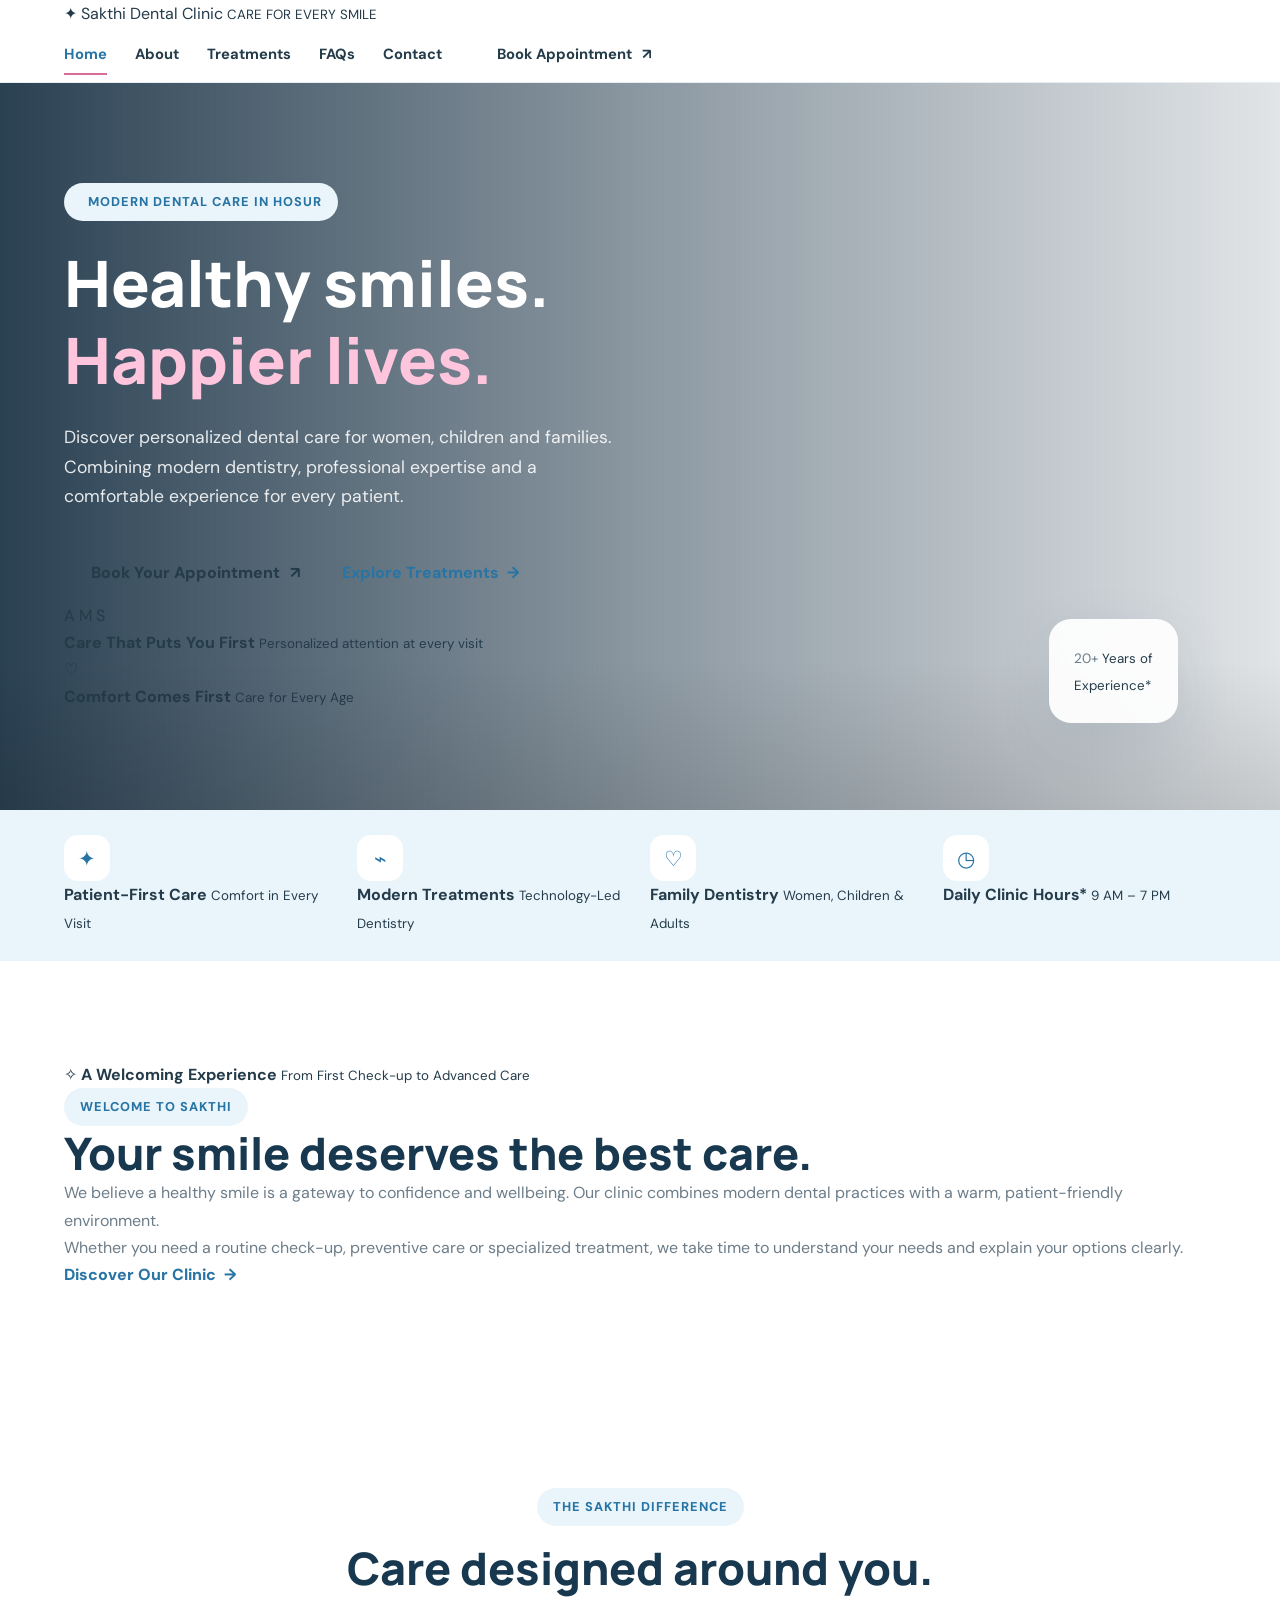
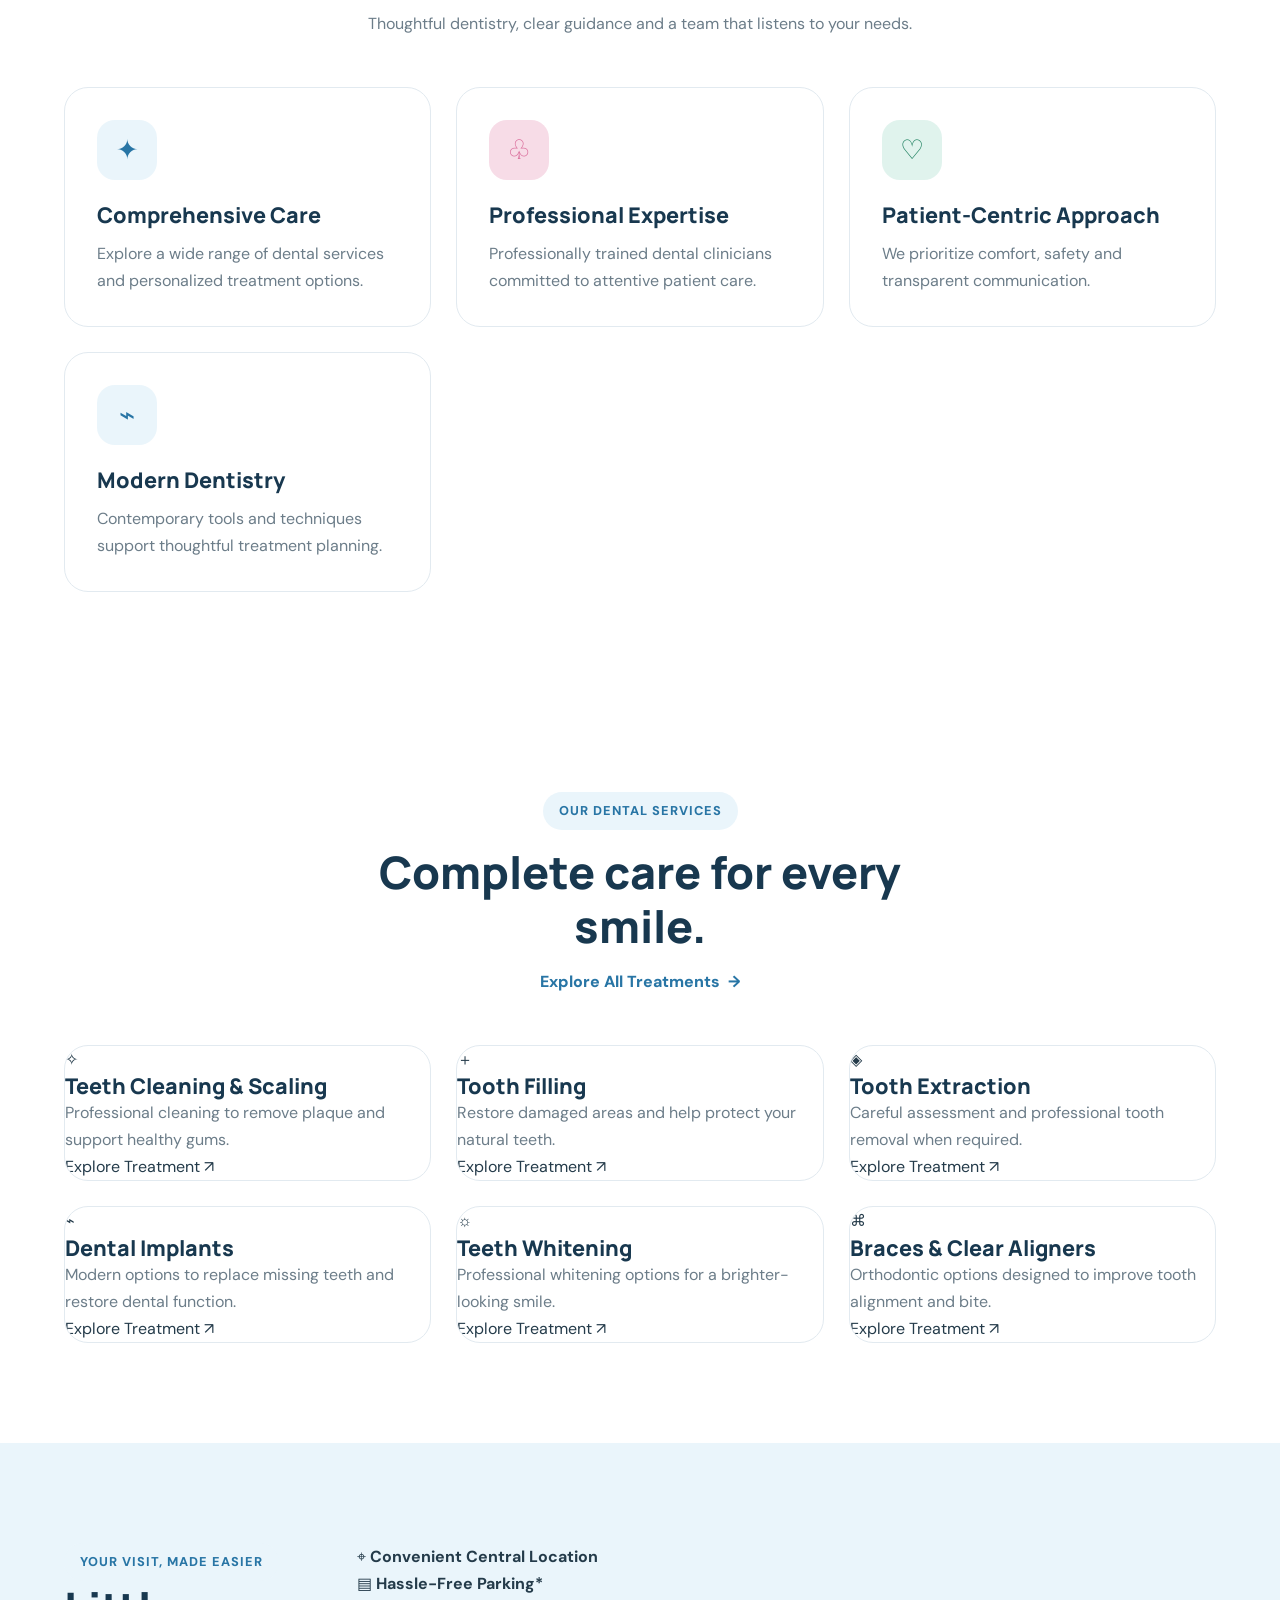
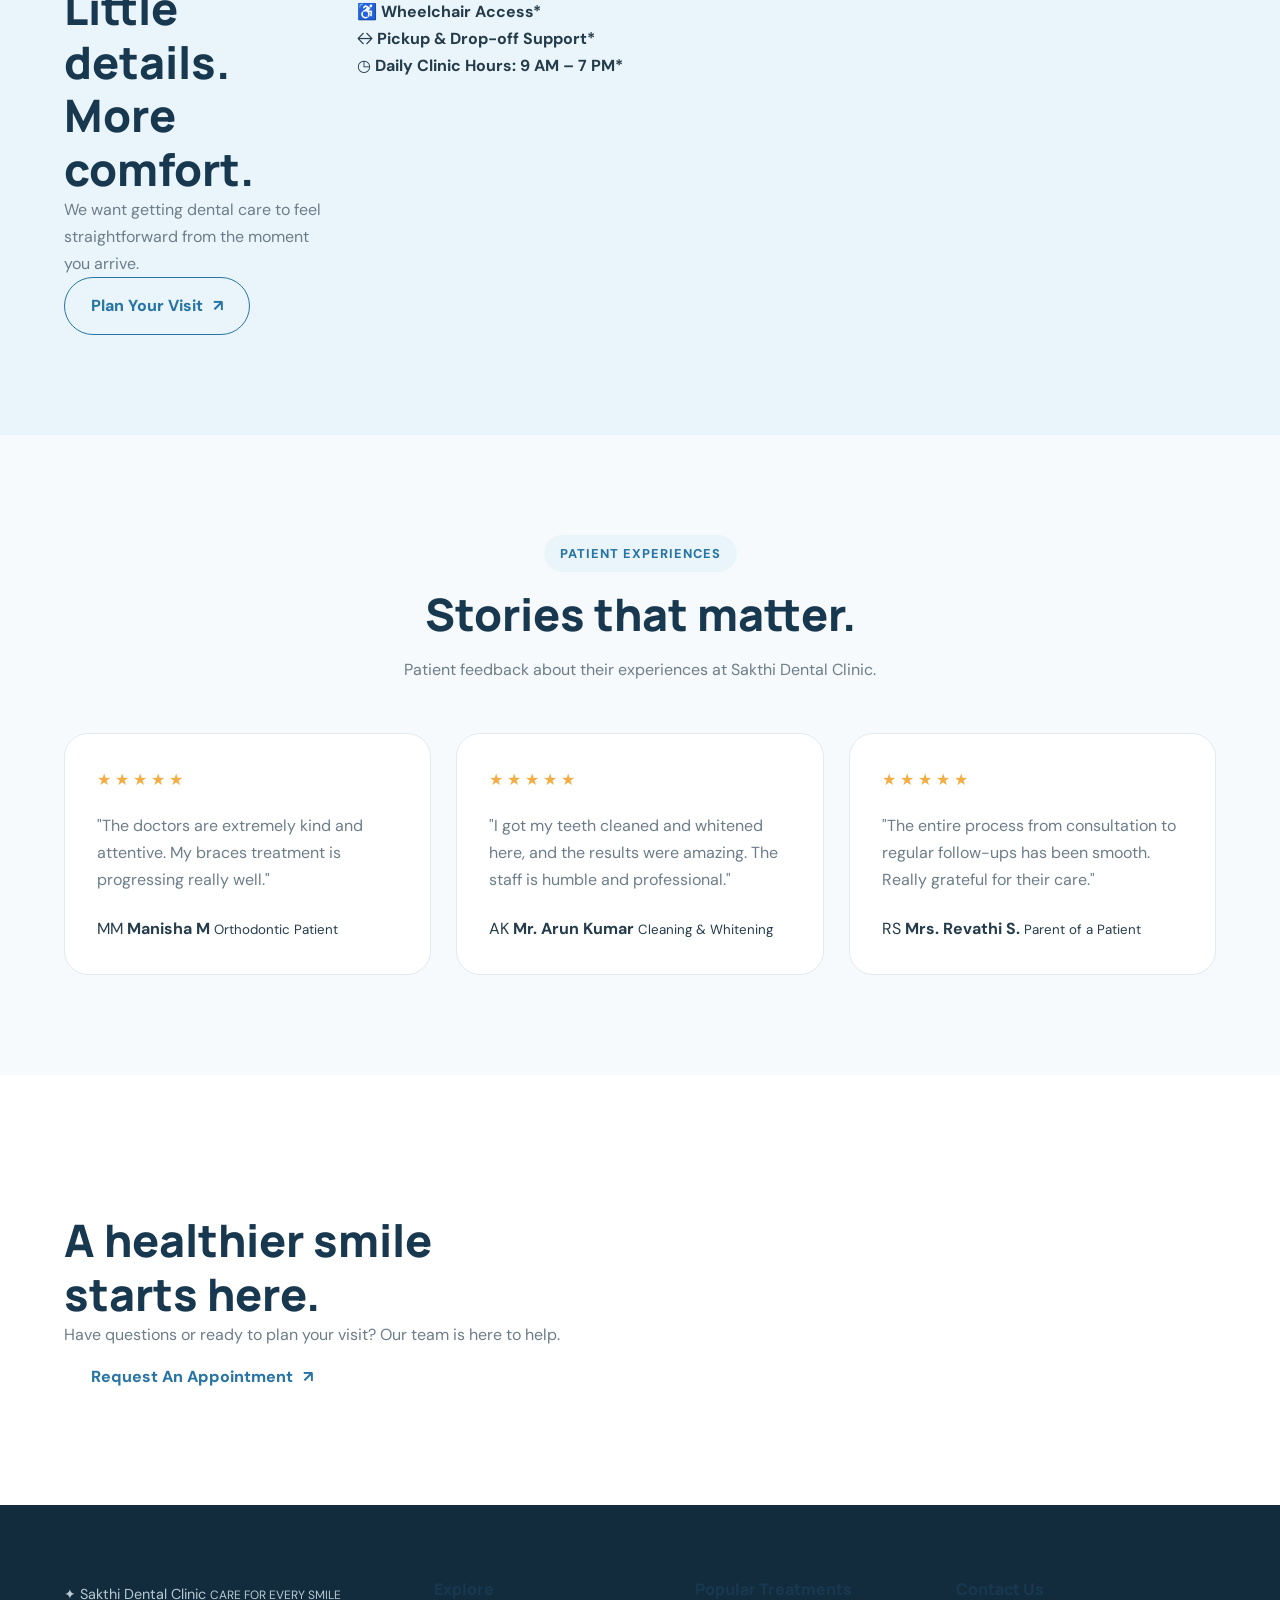
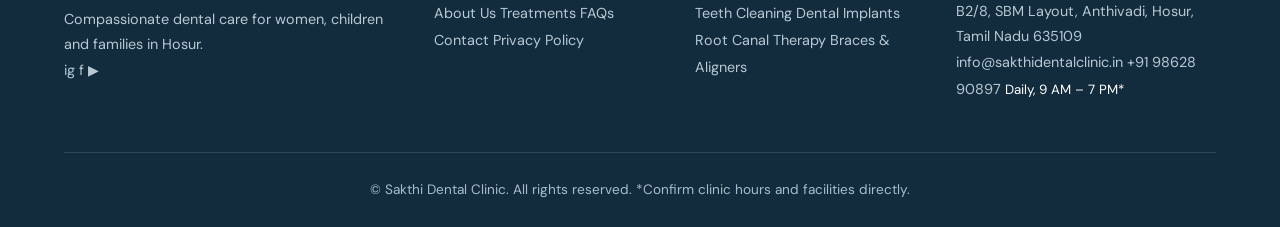
==== commit ce9cf6b0: "Add multiple CSS stylesheets to index.html" ====
--- a/index.html
+++ b/index.html
@@ -3,6 +3,9 @@
 <html lang="en">
 
 <head>
+    <link rel="stylesheet" href="css/style.css">
+<link rel="stylesheet" href="css/responsive.css">
+<link rel="stylesheet" href="css/animations.css">
     <meta charset="UTF-8">
 
     <meta name="viewport"
--- a/css/style.css
+++ b/css/style.css
@@ -1,7 +1,1307 @@
-/* Sakthi Dental Clinic — responsive design system */
-:root{--navy:#18384f;--blue:#2875a5;--blue-dark:#205f89;--sky:#eaf5fb;--pink:#f7dce7;--pink-strong:#d96b9a;--ink:#243b4a;--muted:#6c7d89;--line:#e2eaf0;--white:#fff;--soft:#f7fafc;--mint:#e0f3ed;--lavender:#eee8fb;--peach:#fff0e7;--shadow:0 18px 55px rgba(35,78,105,.10);--radius:24px}
-*{box-sizing:border-box}html{scroll-behavior:smooth;scroll-padding-top:100px}body{margin:0;font-family:"DM Sans",sans-serif;color:var(--ink);line-height:1.65;background:#fff}h1,h2,h3,h4{font-family:Manrope,sans-serif;line-height:1.16;letter-spacing:-.035em;color:var(--navy);margin:0 0 18px}h1{font-size:clamp(2.7rem,5.4vw,5.1rem);font-weight:800}h2{font-size:clamp(2rem,3.6vw,3.2rem);font-weight:800}h3{font-size:1.18rem;letter-spacing:-.02em;margin-bottom:10px}p{margin:0 0 18px;color:var(--muted)}a{color:inherit;text-decoration:none}img{max-width:100%;display:block}.container{width:min(1160px,calc(100% - 48px));margin-inline:auto}.site-header{position:sticky;top:0;z-index:20;background:rgba(255,255,255,.93);backdrop-filter:blur(16px);border-bottom:1px solid rgba(226,234,240,.8)}.nav-wrap{height:86px;display:flex;align-items:center;justify-content:space-between;gap:28px}.brand{display:flex;align-items:center;gap:10px;font:800 1rem Manrope,sans-serif;color:var(--navy);line-height:1.15;white-space:nowrap}.brand-mark{width:39px;height:39px;display:grid;place-items:center;border-radius:13px;background:linear-gradient(145deg,var(--blue),#60b4d4);color:white;font-size:1.45rem}.brand small{display:block;font:700 .57rem "DM Sans",sans-serif;letter-spacing:.15em;color:var(--blue);margin-top:5px}.nav-links{display:flex;align-items:center;gap:26px;font-size:.9rem;font-weight:600;color:#506473}.nav-links>a:not(.btn){transition:color .2s}.nav-links>a:hover,.nav-links>a.active{color:var(--blue)}.menu-toggle{display:none;border:0;background:var(--sky);color:var(--navy);border-radius:10px;padding:9px 12px;font-size:1.3rem}.btn{display:inline-flex;align-items:center;justify-content:center;gap:18px;padding:15px 21px;border-radius:13px;background:var(--blue);color:#fff;font-weight:700;font-size:.92rem;border:1px solid var(--blue);box-shadow:0 9px 22px rgba(40,117,165,.17);transition:transform .2s,background .2s,box-shadow .2s;cursor:pointer}.btn:hover{transform:translateY(-2px);background:var(--blue-dark);box-shadow:0 13px 25px rgba(40,117,165,.23)}.btn span{font-size:1.1rem}.btn-small{padding:11px 14px;font-size:.82rem;gap:9px;border-radius:10px}.btn-outline{background:transparent;color:var(--blue);box-shadow:none}.btn-outline:hover{color:#fff}.text-link{display:inline-flex;gap:10px;align-items:center;color:var(--blue);font-weight:700}.text-link span{transition:transform .2s}.text-link:hover span{transform:translateX(4px)}.eyebrow{display:inline-flex;align-items:center;gap:9px;font-size:.72rem;font-weight:800;letter-spacing:.15em;color:var(--blue);margin-bottom:19px}.eyebrow-dot{width:8px;height:8px;border-radius:50%;background:var(--pink-strong);box-shadow:0 0 0 5px #fbedf3}h1 span,h2 span{color:var(--blue)}.hero{overflow:hidden;background:radial-gradient(ellipse at 88% 12%,#e4f4fc 0,transparent 37%),linear-gradient(180deg,#fff 0%,#f8fcfe 100%);padding:70px 0 76px}.hero-grid{display:grid;grid-template-columns:1.02fr .98fr;align-items:center;gap:60px}.hero-copy{padding:18px 0}.hero-copy h1{margin-bottom:25px}.hero-lead{max-width:540px;font-size:1.12rem;line-height:1.8;margin-bottom:30px}.hero-actions{display:flex;align-items:center;gap:28px;flex-wrap:wrap}.hero-proof{display:flex;align-items:center;gap:14px;margin-top:43px}.proof-avatars{display:flex;padding-left:5px}.proof-avatars span{width:35px;height:35px;display:grid;place-items:center;border:3px solid white;border-radius:50%;margin-left:-6px;background:var(--pink);font-size:.7rem;font-weight:800;color:var(--navy)}.proof-avatars span:nth-child(2){background:var(--sky)}.proof-avatars span:nth-child(3){background:var(--mint)}.hero-proof strong,.hero-proof small{display:block}.hero-proof strong{font-size:.87rem}.hero-proof small{color:var(--muted);font-size:.76rem}.hero-visual{position:relative;min-height:490px}.hero-image{position:absolute;inset:0 25px 0 18px;border-radius:48% 48% 28px 28px;background:linear-gradient(180deg,rgba(26,75,102,.02),rgba(26,75,102,.12)),url("https://images.unsplash.com/photo-1606811971618-4486d14f3f99?auto=format&fit=crop&w=1000&q=85") center/cover;box-shadow:var(--shadow)}.hero-visual:before{content:"";position:absolute;width:145px;height:145px;border-radius:50%;background:var(--pink);right:0;top:-22px;opacity:.65}.floating-card{position:absolute;left:-10px;bottom:45px;display:flex;align-items:center;gap:13px;background:white;padding:17px 21px;border-radius:17px;box-shadow:var(--shadow)}.float-icon{width:43px;height:43px;display:grid;place-items:center;background:var(--pink);color:#bd4f7d;border-radius:13px;font-size:1.5rem}.floating-card strong,.floating-card small{display:block}.floating-card strong{font-size:.9rem}.floating-card small{font-size:.75rem;color:var(--muted)}.hero-sticker{position:absolute;right:0;bottom:8px;width:112px;height:112px;display:flex;flex-direction:column;align-items:center;justify-content:center;text-align:center;background:var(--blue);color:white;border:7px solid white;border-radius:50%;transform:rotate(8deg)}.hero-sticker span{font:800 1.7rem Manrope}.hero-sticker small{font-size:.65rem;line-height:1.3}.trust-strip{border-block:1px solid var(--line);background:#fff}.trust-grid{display:grid;grid-template-columns:repeat(4,1fr);padding:24px 0;gap:22px}.trust-grid>div{display:flex;align-items:center;gap:12px}.trust-icon{display:grid;place-items:center;flex:0 0 43px;height:43px;border-radius:14px;background:var(--sky);color:var(--blue);font-size:1.25rem}.trust-grid strong,.trust-grid small{display:block}.trust-grid strong{font-size:.86rem}.trust-grid small{font-size:.73rem;color:var(--muted)}.section{padding:100px 0}.section-soft{background:var(--soft)}.split-grid{display:grid;grid-template-columns:1fr 1fr;align-items:center;gap:85px}.section-image{position:relative;min-height:440px;border-radius:var(--radius);background-size:cover;background-position:center;box-shadow:var(--shadow)}.image-doctor{background-image:linear-gradient(0deg,rgba(24,56,79,.08),rgba(24,56,79,0)),url("https://images.unsplash.com/photo-1629909613654-28e377c37b09?auto=format&fit=crop&w=1000&q=85")}.image-note{position:absolute;bottom:24px;left:24px;right:24px;background:#fff;padding:17px;border-radius:16px;display:flex;align-items:center;gap:13px;box-shadow:var(--shadow)}.note-icon{width:42px;height:42px;display:grid;place-items:center;border-radius:12px;background:var(--mint);color:#2b8b70;font-size:1.4rem}.image-note strong,.image-note small{display:block}.image-note small{color:var(--muted);font-size:.78rem}.section-copy h2{margin-bottom:22px}.section-copy p{line-height:1.85}.section-copy .text-link{margin-top:7px}.section-heading{display:flex;align-items:end;justify-content:space-between;gap:40px;margin-bottom:42px}.section-heading h2{margin:0}.section-heading>p{max-width:380px;margin-bottom:5px}.feature-grid{display:grid;grid-template-columns:repeat(4,1fr);gap:18px}.feature-card{padding:28px 24px;border:1px solid var(--line);border-radius:19px;background:#fff;transition:transform .25s,box-shadow .25s}.feature-card:hover,.treatment-card:hover,.team-card:hover{transform:translateY(-5px);box-shadow:var(--shadow)}.feature-icon{display:grid;place-items:center;width:51px;height:51px;border-radius:16px;margin-bottom:23px;font-size:1.45rem}.pink{background:var(--pink);color:#b44e78}.blue{background:var(--sky);color:var(--blue)}.lavender{background:var(--lavender);color:#7860b7}.mint{background:var(--mint);color:#328a72}.feature-card p{font-size:.89rem;line-height:1.75;margin:0}.treatment-section{background:#f7fbfd}.treatment-grid{display:grid;grid-template-columns:repeat(3,1fr);gap:19px}.treatment-card{padding:27px;border-radius:19px;border:1px solid #e4edf2;background:white;transition:transform .25s,box-shadow .25s;scroll-margin-top:120px}.treatment-icon{display:grid;place-items:center;width:47px;height:47px;background:var(--sky);color:var(--blue);border-radius:14px;font-size:1.4rem;margin-bottom:21px}.treatment-card:nth-child(3n+2) .treatment-icon{background:var(--pink);color:#b44e78}.treatment-card:nth-child(3n) .treatment-icon{background:var(--lavender);color:#7860b7}.treatment-card p{font-size:.9rem;line-height:1.75;min-height:76px}.treatment-card>a{font-size:.83rem;color:var(--blue);font-weight:800}.amenities-section{background:linear-gradient(120deg,#edf7fc,#fbf8fc)}.amenities-grid{display:grid;grid-template-columns:.85fr 1.15fr;align-items:center;gap:90px}.amenities-grid>div:first-child p{max-width:360px;margin-bottom:27px}.amenity-list{display:grid;grid-template-columns:1fr 1fr;gap:14px}.amenity-list>div{display:flex;align-items:center;gap:13px;background:white;padding:19px;border-radius:15px;border:1px solid rgba(219,232,240,.8);font-size:.88rem}.amenity-list span{display:grid;place-items:center;width:37px;height:37px;flex:0 0 37px;border-radius:11px;background:var(--pink);color:#b44e78;font-size:1.2rem}.amenity-list>div:nth-child(even) span{background:var(--sky);color:var(--blue)}.testimonials-section{background:#fff}.testimonial-grid{display:grid;grid-template-columns:repeat(3,1fr);gap:20px}.testimonial-card{padding:28px;border:1px solid var(--line);border-radius:20px;background:#fff;box-shadow:0 8px 30px rgba(35,78,105,.035)}.stars{letter-spacing:3px;color:#e5a64c;margin-bottom:17px}.testimonial-card>p{font-size:.94rem;line-height:1.8;color:#526673;min-height:138px}.person{display:flex;align-items:center;gap:12px;border-top:1px solid var(--line);padding-top:19px}.person-avatar{width:42px;height:42px;border-radius:50%;display:grid;place-items:center;background:var(--sky);color:var(--blue);font-weight:800;font-size:.75rem}.person-avatar.peach{background:var(--peach);color:#b56b45}.person-avatar.lilac{background:var(--lavender);color:#7860b7}.person strong,.person small{display:block}.person strong{font-size:.85rem}.person small{font-size:.73rem;color:var(--muted)}.cta-band{background:linear-gradient(115deg,#1d638f,#318bb5);color:white;padding:68px 0;overflow:hidden;position:relative}.cta-band:after{content:"";position:absolute;width:390px;height:390px;border:1px solid rgba(255,255,255,.15);border-radius:50%;right:-100px;top:-190px;box-shadow:0 0 0 45px rgba(255,255,255,.035),0 0 0 95px rgba(255,255,255,.025)}.cta-content{display:flex;justify-content:space-between;align-items:center;gap:40px;position:relative;z-index:1}.cta-band h2{color:white;font-size:clamp(2rem,4vw,3.3rem);margin-bottom:14px}.cta-band p{color:#dcecf5;max-width:520px;margin:0}.eyebrow.light{color:#d5edf8}.btn-white{background:#fff;color:var(--blue);border-color:#fff;box-shadow:none;white-space:nowrap}.btn-white:hover{background:#f1f8fc;color:var(--blue-dark)}.site-footer{background:#102e42;color:#d3e1e9;padding:62px 0 22px}.footer-grid{display:grid;grid-template-columns:1.5fr 1fr 1.15fr 1.25fr;gap:45px;padding-bottom:48px}.brand-light{color:white}.brand-light small{color:#a9d5e9}.footer-about p{max-width:270px;margin:22px 0;color:#a9bdc9;font-size:.9rem}.site-footer h4{color:white;font-size:.95rem;letter-spacing:0;margin-bottom:20px}.site-footer .footer-grid>div:not(:first-child){display:flex;flex-direction:column;align-items:flex-start;gap:10px}.site-footer .footer-grid a:not(.brand){color:#b8cbd5;font-size:.84rem}.site-footer .footer-grid a:hover{color:white}.site-footer .footer-grid p{color:#b8cbd5;font-size:.84rem;margin:0}.site-footer .footer-grid small{color:#9eb5c2}.social-links{display:flex;gap:9px}.social-links a{display:grid;place-items:center;width:35px;height:35px;border:1px solid #355568;border-radius:11px;color:white!important;font-size:.76rem!important;font-weight:800}.footer-bottom{border-top:1px solid #2b485a;padding-top:20px;display:flex;justify-content:space-between;gap:20px;color:#91a9b8;font-size:.73rem}.page-hero{padding:70px 0 54px;background:radial-gradient(ellipse at 90% 0,#e5f4fb 0,transparent 36%),var(--soft);border-bottom:1px solid var(--line)}.page-hero h1{font-size:clamp(2.8rem,5vw,4.6rem);margin-bottom:17px}.page-hero p{font-size:1.05rem;max-width:620px}.breadcrumbs{font-size:.78rem;color:#82929d;margin-top:25px}.breadcrumbs a{color:var(--blue);font-weight:700}.about-intro{gap:75px}.credential-row{display:flex;gap:38px;margin-top:25px;padding-top:24px;border-top:1px solid var(--line)}.credential-row strong,.credential-row small{display:block}.credential-row strong{font:800 1.2rem Manrope;color:var(--blue)}.credential-row small{font-size:.78rem;color:var(--muted)}.mission-grid{display:grid;grid-template-columns:1fr 1fr;gap:22px}.mission-card{background:white;border:1px solid var(--line);padding:34px;border-radius:20px}.mission-card p{line-height:1.85;margin:0}.team-grid{display:grid;grid-template-columns:repeat(3,1fr);gap:18px}.team-card{text-align:center;border:1px solid var(--line);border-radius:18px;padding:28px 20px;background:#fff;transition:transform .25s,box-shadow .25s}.team-avatar{display:grid;place-items:center;width:76px;height:76px;border-radius:50%;margin:0 auto 17px;background:var(--sky);color:var(--blue);font:800 1.2rem Manrope;border:5px solid #f8fcfe}.pink-bg{background:var(--pink);color:#b44e78}.lavender-bg{background:var(--lavender);color:#7860b7}.mint-bg{background:var(--mint);color:#328a72}.peach-bg{background:var(--peach);color:#b56b45}.team-card h3{font-size:1rem;margin-bottom:7px}.team-card p{font-size:.84rem;margin:0}.treatment-grid-full{grid-template-columns:repeat(3,1fr)}.treatment-detail{scroll-margin-top:110px}.treatment-detail p{min-height:0}.notice{background:#fff8e8;border:1px solid #f2dfb1;color:#705b2e;padding:17px 20px;border-radius:13px;font-size:.88rem;margin-bottom:28px}.notice strong{color:#59451f}.faq-layout{display:grid;grid-template-columns:.72fr 1.28fr;gap:75px;align-items:start}.faq-intro{position:sticky;top:125px}.faq-intro h2{font-size:2.5rem}.faq-intro .btn{margin-top:8px}.faq-list{border-top:1px solid var(--line)}.faq-item{border-bottom:1px solid var(--line)}.faq-item summary{list-style:none;cursor:pointer;padding:22px 0;display:flex;justify-content:space-between;gap:20px;align-items:center;font-weight:700;color:var(--navy)}.faq-item summary::-webkit-details-marker{display:none}.faq-item summary span{flex:0 0 29px;width:29px;height:29px;display:grid;place-items:center;background:var(--sky);color:var(--blue);border-radius:9px;font-size:1.2rem;transition:transform .2s}.faq-item[open] summary span{transform:rotate(45deg)}.faq-item div{padding:0 45px 20px 0}.faq-item p{font-size:.92rem;line-height:1.8;margin:0}.contact-layout{display:grid;grid-template-columns:1.08fr .92fr;gap:30px;align-items:stretch}.form-panel{padding:38px;border:1px solid var(--line);border-radius:24px;box-shadow:var(--shadow)}.form-panel h2{font-size:2.3rem;margin-bottom:10px}.muted{font-size:.82rem;color:#82919b}.form-panel form{margin-top:25px}.form-row{display:grid;grid-template-columns:1fr 1fr;gap:16px}.form-panel label{display:block;font-size:.82rem;font-weight:700;color:var(--navy);margin-bottom:17px}.form-panel input:not([type=checkbox]),.form-panel textarea,.form-panel select{display:block;width:100%;margin-top:8px;border:1px solid #dce6ec;border-radius:11px;padding:13px 14px;background:#fbfdfe;font:400 .9rem "DM Sans",sans-serif;color:var(--ink);outline:none;transition:border .2s,box-shadow .2s}.form-panel input:focus,.form-panel textarea:focus,.form-panel select:focus{border-color:#64a9cc;box-shadow:0 0 0 3px rgba(40,117,165,.1)}.form-panel textarea{resize:vertical;min-height:120px}.consent{display:flex!important;align-items:flex-start;gap:9px;font-weight:500!important;color:var(--muted)!important;font-size:.77rem!important}.consent input{margin-top:4px;accent-color:var(--blue)}.form-note{font-size:.74rem;line-height:1.6;margin:15px 0 0}.form-status{font-size:.85rem;font-weight:700;margin-top:10px;color:var(--blue)}.contact-panel{border-radius:24px;background:linear-gradient(155deg,#1d5d83,#173c57);padding:38px;color:white;position:relative;overflow:hidden}.contact-panel:after{content:"";position:absolute;right:-100px;bottom:-100px;width:280px;height:280px;border:1px solid rgba(255,255,255,.13);border-radius:50%;box-shadow:0 0 0 35px rgba(255,255,255,.025),0 0 0 70px rgba(255,255,255,.025)}.contact-panel h2{color:white;font-size:2.25rem}.contact-panel>p{color:#c3d8e4;font-size:.9rem;line-height:1.8}.contact-items{position:relative;z-index:1;margin-top:34px;display:grid;gap:25px}.contact-items>div{display:flex;align-items:flex-start;gap:14px}.contact-icon{width:42px;height:42px;display:grid;place-items:center;flex:0 0 42px;border-radius:13px;background:rgba(255,255,255,.12);color:#fff;font-size:1.2rem}.contact-items small,.contact-items strong,.contact-items a{display:block}.contact-items small{font-size:.68rem;letter-spacing:.12em;color:#a9ccdf;margin-bottom:4px}.contact-items strong,.contact-items a{font-size:.86rem;color:white;line-height:1.7}.contact-items a:hover{text-decoration:underline}.policy-content{max-width:850px}.policy-content h2{font-size:1.4rem;margin-top:36px;margin-bottom:12px}.policy-content p{line-height:1.9}.policy-content a{color:var(--blue);font-weight:700}
-@media(max-width:1000px){.nav-links{gap:15px}.nav-links .btn{font-size:.75rem;padding:10px}.hero-grid{gap:35px}.hero-visual{min-height:430px}.feature-grid{grid-template-columns:repeat(2,1fr)}.footer-grid{grid-template-columns:repeat(2,1fr);gap:35px}.split-grid,.amenities-grid{gap:45px}.faq-layout{gap:40px}}
-@media(max-width:760px){.container{width:min(100% - 36px,560px)}.nav-wrap{height:74px}.menu-toggle{display:block}.nav-links{display:none;position:absolute;top:73px;left:0;right:0;padding:18px 22px 24px;background:white;border-bottom:1px solid var(--line);box-shadow:0 20px 30px rgba(25,58,78,.08);flex-direction:column;align-items:stretch;gap:0}.nav-links.open{display:flex}.nav-links>a:not(.btn){padding:12px 4px;border-bottom:1px solid #f0f4f6}.nav-links .btn{margin-top:15px}.hero{padding:44px 0 56px}.hero-grid{grid-template-columns:1fr;gap:32px}.hero-copy{padding:0}.hero-copy h1{font-size:clamp(2.7rem,13vw,4.2rem)}.hero-lead{font-size:1rem}.hero-visual{min-height:380px;margin:0 4px}.hero-image{inset:0 18px 0 10px}.floating-card{left:-5px;bottom:27px;padding:13px}.hero-sticker{width:95px;height:95px;right:-4px}.hero-sticker span{font-size:1.4rem}.trust-grid{grid-template-columns:1fr 1fr;gap:20px 12px}.trust-grid strong{font-size:.8rem}.trust-grid small{font-size:.69rem}.section{padding:68px 0}.split-grid,.amenities-grid,.contact-layout,.faq-layout{grid-template-columns:1fr;gap:35px}.section-image{min-height:360px}.section-heading{display:block;margin-bottom:30px}.section-heading>p{margin-top:15px}.section-heading>.text-link{margin-top:18px}.feature-grid,.treatment-grid,.treatment-grid-full,.testimonial-grid{grid-template-columns:1fr 1fr}.feature-card,.treatment-card{padding:22px}.treatment-card p{min-height:0}.amenity-list{gap:10px}.amenity-list>div{padding:13px;font-size:.79rem;align-items:flex-start}.amenity-list span{width:32px;height:32px;flex-basis:32px}.testimonial-card{padding:22px}.testimonial-card>p{min-height:0}.cta-content{align-items:flex-start;flex-direction:column}.cta-band{padding:55px 0}.footer-grid{gap:32px 22px}.footer-bottom{flex-direction:column;gap:8px}.page-hero{padding:48px 0 38px}.page-hero h1{font-size:clamp(2.6rem,12vw,4rem)}.about-intro{gap:32px}.team-grid{grid-template-columns:repeat(2,1fr)}.faq-intro{position:static}.faq-intro h2{font-size:2.2rem}.form-panel,.contact-panel{padding:27px}.form-row{grid-template-columns:1fr;gap:0}.credential-row{gap:25px}}
-@media(max-width:430px){.brand{font-size:.88rem}.brand-mark{width:35px;height:35px}.hero-actions{align-items:flex-start;flex-direction:column;gap:18px}.trust-grid{grid-template-columns:1fr 1fr}.feature-grid,.treatment-grid,.treatment-grid-full,.testimonial-grid{grid-template-columns:1fr}.amenity-list{grid-template-columns:1fr}.team-grid{grid-template-columns:1fr 1fr}.team-card{padding:22px 12px}.team-card h3{font-size:.9rem}.footer-grid{grid-template-columns:1fr}.section-image{min-height:300px}.hero-visual{min-height:330px}.floating-card{bottom:17px}.footer-bottom{font-size:.68rem}}
-@media(prefers-reduced-motion:reduce){*,*::before,*::after{scroll-behavior:auto!important;transition:none!important;animation:none!important}}
+
+/* =========================================
+   SAKTHI DENTAL CLINIC
+   ADVANCED PROFESSIONAL DESIGN SYSTEM
+========================================= */
+
+/* 1. ROOT VARIABLES */
+
+:root {
+    --navy: #18384f;
+    --blue: #2875a5;
+    --blue-dark: #205f89;
+    --sky: #eaf5fb;
+    --pink: #f7dce7;
+    --pink-strong: #d96b9a;
+
+    --ink: #243b4a;
+    --muted: #6c7d89;
+    --line: #e2eaf0;
+
+    --white: #ffffff;
+    --soft: #f7fafc;
+    --mint: #e0f3ed;
+    --lavender: #eee8fb;
+    --peach: #fff0e7;
+
+    --shadow:
+        0 18px 55px rgba(35, 78, 105, .10);
+
+    --shadow-hover:
+        0 25px 65px rgba(35, 78, 105, .17);
+
+    --radius: 24px;
+    --radius-small: 14px;
+
+    --transition: .35s ease;
+
+    --font-main: "DM Sans", sans-serif;
+    --font-heading: "Manrope", sans-serif;
+}
+
+
+/* 2. RESET */
+
+* {
+    margin: 0;
+    padding: 0;
+    box-sizing: border-box;
+}
+
+html {
+    scroll-behavior: smooth;
+    scroll-padding-top: 100px;
+}
+
+body {
+    font-family: var(--font-main);
+    background: var(--white);
+    color: var(--ink);
+    line-height: 1.7;
+    overflow-x: hidden;
+}
+
+img {
+    max-width: 100%;
+    display: block;
+}
+
+a {
+    text-decoration: none;
+    color: inherit;
+}
+
+button,
+input,
+textarea,
+select {
+    font: inherit;
+}
+
+button {
+    cursor: pointer;
+}
+
+ul {
+    list-style: none;
+}
+
+.container {
+    width: min(1160px, 90%);
+    margin-inline: auto;
+}
+
+section {
+    padding: 100px 0;
+}
+
+
+/* 3. TYPOGRAPHY */
+
+h1,
+h2,
+h3,
+h4 {
+    font-family: var(--font-heading);
+    color: var(--navy);
+    line-height: 1.2;
+    font-weight: 800;
+}
+
+h1 {
+    font-size: clamp(2.6rem, 5vw, 4.8rem);
+}
+
+h2 {
+    font-size: clamp(2rem, 3.5vw, 3.2rem);
+}
+
+h3 {
+    font-size: 1.35rem;
+}
+
+p {
+    color: var(--muted);
+}
+
+.section-heading {
+    max-width: 650px;
+    margin: 0 auto 50px;
+    text-align: center;
+}
+
+.section-heading h2 {
+    margin: 15px 0;
+}
+
+.section-heading p {
+    max-width: 560px;
+    margin: auto;
+}
+
+.eyebrow {
+    display: inline-flex;
+    align-items: center;
+    gap: 8px;
+    color: var(--blue);
+    background: var(--sky);
+    padding: 8px 16px;
+    border-radius: 50px;
+    font-size: .8rem;
+    font-weight: 800;
+    letter-spacing: 1px;
+    text-transform: uppercase;
+}
+
+.eyebrow.light {
+    color: white;
+    background: rgba(255,255,255,.15);
+}
+
+
+/* 4. BUTTONS */
+
+.btn {
+    display: inline-flex;
+    align-items: center;
+    justify-content: center;
+    gap: 10px;
+    padding: 14px 26px;
+    border: 1px solid transparent;
+    border-radius: 50px;
+    font-weight: 800;
+    transition: var(--transition);
+    position: relative;
+    overflow: hidden;
+    isolation: isolate;
+}
+
+.btn-primary {
+    background: linear-gradient(
+        135deg,
+        var(--blue),
+        var(--blue-dark)
+    );
+    color: white;
+    box-shadow: 0 10px 25px rgba(40,117,165,.22);
+}
+
+.btn-primary:hover {
+    transform: translateY(-4px);
+    box-shadow: 0 15px 35px rgba(40,117,165,.32);
+}
+
+.btn-outline {
+    color: var(--blue);
+    border-color: var(--blue);
+    background: transparent;
+}
+
+.btn-outline:hover {
+    background: var(--blue);
+    color: white;
+    transform: translateY(-3px);
+}
+
+.btn-white {
+    background: white;
+    color: var(--blue);
+}
+
+.btn-white:hover {
+    transform: translateY(-4px);
+    box-shadow: var(--shadow);
+}
+
+
+/* 5. HEADER AND NAVIGATION */
+
+.site-header {
+    position: sticky;
+    top: 0;
+    z-index: 1000;
+    background: rgba(255,255,255,.94);
+    backdrop-filter: blur(18px);
+    border-bottom: 1px solid rgba(226,234,240,.8);
+    transition: var(--transition);
+}
+
+.site-header.scrolled {
+    box-shadow: 0 8px 30px rgba(24,56,79,.09);
+}
+
+.header-inner {
+    min-height: 82px;
+    display: flex;
+    align-items: center;
+    justify-content: space-between;
+    gap: 25px;
+}
+
+.logo {
+    display: flex;
+    align-items: center;
+    gap: 12px;
+    flex-shrink: 0;
+}
+
+.logo img {
+    width: 52px;
+    height: 52px;
+    object-fit: contain;
+}
+
+.logo-text {
+    font-family: var(--font-heading);
+    color: var(--navy);
+    font-weight: 900;
+    font-size: 1.25rem;
+}
+
+.logo-text span {
+    display: block;
+    color: var(--pink-strong);
+    font-size: .65rem;
+    letter-spacing: 2px;
+    text-transform: uppercase;
+}
+
+.nav-links {
+    display: flex;
+    align-items: center;
+    gap: 28px;
+}
+
+.nav-links a {
+    color: var(--ink);
+    font-size: .92rem;
+    font-weight: 700;
+    position: relative;
+    transition: var(--transition);
+}
+
+.nav-links a::after {
+    content: "";
+    position: absolute;
+    width: 0;
+    height: 2px;
+    left: 0;
+    bottom: -8px;
+    background: var(--pink-strong);
+    transition: width .3s ease;
+}
+
+.nav-links a:hover,
+.nav-links a.active {
+    color: var(--blue);
+}
+
+.nav-links a:hover::after,
+.nav-links a.active::after {
+    width: 100%;
+}
+
+.menu-toggle {
+    display: none;
+    width: 44px;
+    height: 44px;
+    border: 1px solid var(--line);
+    border-radius: 12px;
+    background: white;
+    align-items: center;
+    justify-content: center;
+    flex-direction: column;
+    gap: 5px;
+}
+
+.menu-toggle span {
+    width: 21px;
+    height: 2px;
+    background: var(--navy);
+    border-radius: 5px;
+}
+
+
+/* 6. HERO SECTION */
+
+.hero {
+    position: relative;
+    min-height: 680px;
+    display: flex;
+    align-items: center;
+    overflow: hidden;
+
+    background:
+        linear-gradient(
+            90deg,
+            rgba(13,39,59,.88),
+            rgba(13,39,59,.48),
+            rgba(13,39,59,.12)
+        ),
+        url("https://images.unsplash.com/photo-1629909613654-28e377c37b09?auto=format&fit=crop&w=2000&q=85");
+
+    background-position: center;
+    background-size: cover;
+}
+
+.hero::after {
+    content: "";
+    position: absolute;
+    inset: auto 0 0;
+    height: 150px;
+    background: linear-gradient(transparent, rgba(0,0,0,.12));
+    pointer-events: none;
+}
+
+.hero-content {
+    position: relative;
+    z-index: 2;
+    max-width: 680px;
+    padding: 100px 0;
+    animation: heroEnter 1s ease both;
+}
+
+.hero h1 {
+    color: white;
+    margin: 24px 0;
+}
+
+.hero h1 span {
+    color: #ffc5dc;
+}
+
+.hero p {
+    color: rgba(255,255,255,.88);
+    max-width: 550px;
+    font-size: 1.1rem;
+    margin-bottom: 32px;
+}
+
+.hero-actions {
+    display: flex;
+    flex-wrap: wrap;
+    gap: 15px;
+}
+
+.hero-sticker {
+    position: absolute;
+    right: 8%;
+    bottom: 12%;
+    z-index: 2;
+    padding: 25px;
+    border-radius: 22px;
+    background: rgba(255,255,255,.93);
+    backdrop-filter: blur(15px);
+    box-shadow: var(--shadow);
+    animation: float 4s ease-in-out infinite;
+}
+
+.hero-sticker strong {
+    display: block;
+    font-size: 2rem;
+    color: var(--blue);
+    font-family: var(--font-heading);
+}
+
+.hero-sticker span {
+    color: var(--muted);
+    font-size: .85rem;
+}
+
+
+/* 7. TRUST STRIP */
+
+.trust-strip {
+    background: var(--sky);
+    padding: 25px 0;
+}
+
+.trust-grid {
+    display: grid;
+    grid-template-columns: repeat(4, 1fr);
+    gap: 20px;
+}
+
+.trust-item {
+    display: flex;
+    align-items: center;
+    justify-content: center;
+    gap: 12px;
+}
+
+.trust-item strong {
+    color: var(--navy);
+    font-size: .95rem;
+}
+
+.trust-icon {
+    width: 46px;
+    height: 46px;
+    display: grid;
+    place-items: center;
+    border-radius: 14px;
+    background: white;
+    color: var(--blue);
+    font-size: 1.3rem;
+}
+
+
+/* 8. ABOUT SECTION */
+
+.about-section {
+    background: white;
+}
+
+.about-grid {
+    display: grid;
+    grid-template-columns: 1fr 1fr;
+    align-items: center;
+    gap: 75px;
+}
+
+.about-image {
+    position: relative;
+}
+
+.about-image img {
+    width: 100%;
+    height: 510px;
+    object-fit: cover;
+    border-radius: 30px;
+    box-shadow: var(--shadow);
+}
+
+.about-badge {
+    position: absolute;
+    right: -25px;
+    bottom: 35px;
+    background: white;
+    padding: 25px;
+    border-radius: 20px;
+    box-shadow: var(--shadow);
+}
+
+.about-badge strong {
+    display: block;
+    color: var(--blue);
+    font-size: 2rem;
+}
+
+.about-content h2 {
+    margin: 18px 0;
+}
+
+.about-content p {
+    margin-bottom: 18px;
+}
+
+.check-list {
+    display: grid;
+    gap: 13px;
+    margin: 25px 0 30px;
+}
+
+.check-list li {
+    display: flex;
+    align-items: center;
+    gap: 12px;
+    color: var(--ink);
+    font-weight: 700;
+}
+
+.check-list li::before {
+    content: "✓";
+    display: grid;
+    place-items: center;
+    width: 25px;
+    height: 25px;
+    background: var(--mint);
+    color: #238363;
+    border-radius: 50%;
+    font-weight: 900;
+}
+
+
+/* 9. FEATURE CARDS */
+
+.features-section {
+    background: var(--soft);
+}
+
+.feature-grid {
+    display: grid;
+    grid-template-columns: repeat(3, 1fr);
+    gap: 25px;
+}
+
+.feature-card {
+    background: white;
+    border: 1px solid var(--line);
+    border-radius: var(--radius);
+    padding: 32px;
+    transition: var(--transition);
+}
+
+.feature-card:hover {
+    transform: translateY(-10px);
+    box-shadow: var(--shadow-hover);
+    border-color: transparent;
+}
+
+.feature-icon {
+    width: 60px;
+    height: 60px;
+    display: grid;
+    place-items: center;
+    background: var(--sky);
+    color: var(--blue);
+    border-radius: 18px;
+    font-size: 1.7rem;
+    margin-bottom: 22px;
+}
+
+.feature-card:nth-child(2) .feature-icon {
+    background: var(--pink);
+    color: var(--pink-strong);
+}
+
+.feature-card:nth-child(3) .feature-icon {
+    background: var(--mint);
+    color: #238363;
+}
+
+.feature-card h3 {
+    margin-bottom: 12px;
+}
+
+
+/* 10. TREATMENT CARDS */
+
+.treatments-section {
+    background: white;
+}
+
+.treatment-grid {
+    display: grid;
+    grid-template-columns: repeat(3, 1fr);
+    gap: 25px;
+}
+
+.treatment-card {
+    position: relative;
+    overflow: hidden;
+    background: white;
+    border: 1px solid var(--line);
+    border-radius: var(--radius);
+    transition: var(--transition);
+}
+
+.treatment-card:hover {
+    transform: translateY(-9px);
+    box-shadow: var(--shadow-hover);
+}
+
+.treatment-card img {
+    width: 100%;
+    height: 225px;
+    object-fit: cover;
+    transition: transform .6s ease;
+}
+
+.treatment-card:hover img {
+    transform: scale(1.07);
+}
+
+.treatment-info {
+    padding: 25px;
+}
+
+.treatment-info h3 {
+    margin-bottom: 12px;
+}
+
+.treatment-info p {
+    margin-bottom: 18px;
+}
+
+.text-link {
+    color: var(--blue);
+    font-weight: 800;
+    display: inline-flex;
+    gap: 8px;
+    align-items: center;
+    transition: var(--transition);
+}
+
+.text-link:hover {
+    color: var(--pink-strong);
+    gap: 13px;
+}
+
+
+/* 11. AMENITIES */
+
+.amenities-section {
+    background: var(--sky);
+}
+
+.amenities-grid {
+    display: grid;
+    grid-template-columns: repeat(4, 1fr);
+    gap: 20px;
+}
+
+.amenity-card {
+    background: white;
+    border-radius: 20px;
+    padding: 28px 20px;
+    text-align: center;
+    transition: var(--transition);
+}
+
+.amenity-card:hover {
+    transform: translateY(-7px);
+    box-shadow: var(--shadow);
+}
+
+.amenity-card .icon {
+    font-size: 2rem;
+    margin-bottom: 15px;
+}
+
+
+/* 12. TESTIMONIALS */
+
+.testimonials-section {
+    background: var(--soft);
+}
+
+.testimonial-grid {
+    display: grid;
+    grid-template-columns: repeat(3, 1fr);
+    gap: 25px;
+}
+
+.testimonial-card {
+    background: white;
+    padding: 32px;
+    border-radius: var(--radius);
+    border: 1px solid var(--line);
+    transition: var(--transition);
+}
+
+.testimonial-card:hover {
+    transform: translateY(-6px);
+    box-shadow: var(--shadow);
+}
+
+.stars {
+    color: #f3ad42;
+    letter-spacing: 4px;
+    margin-bottom: 18px;
+}
+
+.testimonial-card p {
+    margin-bottom: 22px;
+}
+
+.patient-name {
+    color: var(--navy);
+    font-weight: 800;
+}
+
+
+/* 13. CTA SECTION */
+
+.cta-section {
+    padding: 80px 0;
+    background: linear-gradient(
+        120deg,
+        var(--blue-dark),
+        var(--navy)
+    );
+}
+
+.cta-box {
+    display: flex;
+    align-items: center;
+    justify-content: space-between;
+    gap: 30px;
+}
+
+.cta-box h2 {
+    color: white;
+    max-width: 600px;
+    margin-bottom: 12px;
+}
+
+.cta-box p {
+    color: rgba(255,255,255,.78);
+}
+
+
+/* 14. FOOTER */
+
+.site-footer {
+    background: #122c3e;
+    padding: 75px 0 25px;
+    color: white;
+}
+
+.footer-grid {
+    display: grid;
+    grid-template-columns: 1.5fr 1fr 1fr 1.2fr;
+    gap: 45px;
+    margin-bottom: 50px;
+}
+
+.site-footer h3 {
+    color: white;
+    margin-bottom: 22px;
+    font-size: 1.1rem;
+}
+
+.site-footer p,
+.site-footer a {
+    color: #b8c9d4;
+    font-size: .9rem;
+}
+
+.footer-links {
+    display: grid;
+    gap: 12px;
+}
+
+.footer-links a:hover {
+    color: #ffc5dc;
+    padding-left: 5px;
+}
+
+.footer-bottom {
+    border-top: 1px solid rgba(255,255,255,.12);
+    padding-top: 25px;
+    text-align: center;
+    color: #a9bdc9;
+    font-size: .85rem;
+}
+
+
+/* 15. INNER PAGE HERO */
+
+.page-hero {
+    background: linear-gradient(
+        120deg,
+        var(--navy),
+        var(--blue)
+    );
+    padding: 85px 0;
+    text-align: center;
+}
+
+.page-hero h1 {
+    color: white;
+    margin: 15px 0;
+}
+
+.page-hero p {
+    color: rgba(255,255,255,.82);
+    max-width: 650px;
+    margin: auto;
+}
+
+
+/* 16. TEAM SECTION */
+
+.team-grid {
+    display: grid;
+    grid-template-columns: repeat(3, 1fr);
+    gap: 25px;
+}
+
+.team-card {
+    background: white;
+    border: 1px solid var(--line);
+    border-radius: var(--radius);
+    overflow: hidden;
+    transition: var(--transition);
+}
+
+.team-card:hover {
+    transform: translateY(-8px);
+    box-shadow: var(--shadow-hover);
+}
+
+.team-card img {
+    width: 100%;
+    height: 300px;
+    object-fit: cover;
+}
+
+.team-info {
+    padding: 24px;
+    text-align: center;
+}
+
+.team-info span {
+    color: var(--pink-strong);
+    font-size: .9rem;
+    font-weight: 700;
+}
+
+
+/* 17. FAQ ACCORDION */
+
+.faq-list {
+    max-width: 850px;
+    margin: auto;
+    display: grid;
+    gap: 15px;
+}
+
+.faq-item {
+    background: white;
+    border: 1px solid var(--line);
+    border-radius: 18px;
+    overflow: hidden;
+    transition: var(--transition);
+}
+
+.faq-question {
+    width: 100%;
+    background: transparent;
+    border: 0;
+    padding: 22px 25px;
+    text-align: left;
+    display: flex;
+    align-items: center;
+    justify-content: space-between;
+    gap: 15px;
+    color: var(--navy);
+    font-weight: 800;
+}
+
+.faq-question span {
+    font-size: 1.5rem;
+    color: var(--blue);
+    transition: transform .3s ease;
+}
+
+.faq-answer {
+    display: none;
+    padding: 0 25px 23px;
+}
+
+.faq-item.active .faq-answer {
+    display: block;
+}
+
+.faq-item.active .faq-question span {
+    transform: rotate(45deg);
+}
+
+
+/* 18. CONTACT SECTION */
+
+.contact-grid {
+    display: grid;
+    grid-template-columns: .9fr 1.1fr;
+    gap: 45px;
+    align-items: start;
+}
+
+.contact-info {
+    background: var(--sky);
+    border-radius: var(--radius);
+    padding: 35px;
+}
+
+.contact-item {
+    display: flex;
+    gap: 15px;
+    margin: 25px 0;
+}
+
+.contact-item .icon {
+    width: 45px;
+    height: 45px;
+    display: grid;
+    place-items: center;
+    background: white;
+    color: var(--blue);
+    border-radius: 13px;
+    flex-shrink: 0;
+}
+
+.contact-form {
+    background: white;
+    padding: 35px;
+    border-radius: var(--radius);
+    border: 1px solid var(--line);
+    box-shadow: var(--shadow);
+}
+
+.form-group {
+    margin-bottom: 20px;
+}
+
+.form-group label {
+    display: block;
+    color: var(--navy);
+    font-weight: 700;
+    margin-bottom: 8px;
+}
+
+.form-group input,
+.form-group select,
+.form-group textarea {
+    width: 100%;
+    padding: 14px 16px;
+    border: 1px solid var(--line);
+    border-radius: 12px;
+    outline: none;
+    background: var(--soft);
+    color: var(--ink);
+    transition: var(--transition);
+}
+
+.form-group input:focus,
+.form-group select:focus,
+.form-group textarea:focus {
+    border-color: var(--blue);
+    box-shadow: 0 0 0 4px rgba(40,117,165,.10);
+    background: white;
+}
+
+.form-group textarea {
+    min-height: 130px;
+    resize: vertical;
+}
+
+#form-status {
+    margin-top: 15px;
+    color: #238363;
+    font-weight: 700;
+}
+
+
+/* 19. POLICY CONTENT */
+
+.policy-content {
+    max-width: 850px;
+    margin: auto;
+}
+
+.policy-content h2 {
+    font-size: 1.6rem;
+    margin: 35px 0 12px;
+}
+
+.policy-content p {
+    margin-bottom: 15px;
+}
+
+
+/* 20. REVEAL ANIMATIONS */
+
+[data-reveal] {
+    opacity: 0;
+    transform: translateY(30px);
+    transition:
+        opacity .8s ease,
+        transform .8s ease;
+}
+
+[data-reveal].is-visible {
+    opacity: 1;
+    transform: translateY(0);
+}
+
+[data-reveal="left"] {
+    transform: translateX(-30px);
+}
+
+[data-reveal="right"] {
+    transform: translateX(30px);
+}
+
+[data-reveal="left"].is-visible,
+[data-reveal="right"].is-visible {
+    transform: translateX(0);
+}
+
+
+/* 21. KEYFRAMES */
+
+@keyframes heroEnter {
+    from {
+        opacity: 0;
+        transform: translateY(35px);
+    }
+
+    to {
+        opacity: 1;
+        transform: translateY(0);
+    }
+}
+
+@keyframes float {
+    0%, 100% {
+        transform: translateY(0);
+    }
+
+    50% {
+        transform: translateY(-12px);
+    }
+}
+
+
+/* 22. ACCESSIBILITY */
+
+:focus-visible {
+    outline: 3px solid var(--pink-strong);
+    outline-offset: 4px;
+}
+
+.skip-link {
+    position: absolute;
+    left: 10px;
+    top: -100px;
+    z-index: 2000;
+    padding: 12px 18px;
+    background: white;
+    color: var(--navy);
+    border-radius: 8px;
+}
+
+.skip-link:focus {
+    top: 10px;
+}
+
+[hidden] {
+    display: none !important;
+}
+
+
+/* 23. TABLET RESPONSIVE */
+
+@media (max-width: 1000px) {
+
+    .nav-links {
+        gap: 17px;
+    }
+
+    .nav-links a {
+        font-size: .85rem;
+    }
+
+    .about-grid {
+        gap: 40px;
+    }
+
+    .footer-grid {
+        grid-template-columns: repeat(2, 1fr);
+    }
+
+    .hero-sticker {
+        right: 4%;
+    }
+
+}
+
+
+/* 24. MOBILE RESPONSIVE */
+
+@media (max-width: 760px) {
+
+    section {
+        padding: 70px 0;
+    }
+
+    .header-inner {
+        min-height: 72px;
+    }
+
+    .menu-toggle {
+        display: flex;
+    }
+
+    .nav-links {
+        position: absolute;
+        top: 72px;
+        left: 0;
+        width: 100%;
+        display: none;
+        flex-direction: column;
+        align-items: stretch;
+        gap: 0;
+        padding: 15px 5% 25px;
+        background: white;
+        box-shadow: 0 15px 25px rgba(24,56,79,.09);
+    }
+
+    .nav-links.open {
+        display: flex;
+    }
+
+    .nav-links a {
+        padding: 13px 0;
+        border-bottom: 1px solid var(--line);
+        font-size: .95rem;
+    }
+
+    .nav-links a::after {
+        display: none;
+    }
+
+    .header-inner > .btn {
+        display: none;
+    }
+
+    .hero {
+        min-height: 620px;
+        background-position: 60% center;
+    }
+
+    .hero-content {
+        padding: 75px 0;
+    }
+
+    .hero-sticker {
+        display: none;
+    }
+
+    .trust-grid {
+        grid-template-columns: repeat(2, 1fr);
+    }
+
+    .about-grid,
+    .contact-grid {
+        grid-template-columns: 1fr;
+    }
+
+    .about-image img {
+        height: 380px;
+    }
+
+    .about-badge {
+        right: 15px;
+        bottom: 15px;
+    }
+
+    .feature-grid,
+    .treatment-grid,
+    .testimonial-grid,
+    .team-grid {
+        grid-template-columns: repeat(2, 1fr);
+    }
+
+    .amenities-grid {
+        grid-template-columns: repeat(2, 1fr);
+    }
+
+    .cta-box {
+        align-items: flex-start;
+        flex-direction: column;
+    }
+
+}
+
+
+/* 25. SMALL MOBILE */
+
+@media (max-width: 480px) {
+
+    .container {
+        width: 91%;
+    }
+
+    .logo-text {
+        font-size: 1.05rem;
+    }
+
+    .logo img {
+        width: 43px;
+        height: 43px;
+    }
+
+    .hero {
+        min-height: 570px;
+    }
+
+    .hero h1 {
+        font-size: 2.55rem;
+    }
+
+    .hero p {
+        font-size: .98rem;
+    }
+
+    .hero-actions {
+        flex-direction: column;
+        align-items: stretch;
+    }
+
+    .hero-actions .btn {
+        width: 100%;
+    }
+
+    .trust-grid,
+    .feature-grid,
+    .treatment-grid,
+    .testimonial-grid,
+    .team-grid,
+    .amenities-grid,
+    .footer-grid {
+        grid-template-columns: 1fr;
+    }
+
+    .trust-item {
+        justify-content: flex-start;
+    }
+
+    .about-image img {
+        height: 300px;
+    }
+
+    .about-badge {
+        padding: 17px;
+    }
+
+    .contact-form,
+    .contact-info {
+        padding: 23px;
+    }
+
+    .page-hero {
+        padding: 65px 0;
+    }
+
+    .cta-section {
+        padding: 60px 0;
+    }
+
+}
+
+
+/* 26. REDUCED MOTION */
+
+@media (prefers-reduced-motion: reduce) {
+
+    html {
+        scroll-behavior: auto;
+    }
+
+    *,
+    *::before,
+    *::after {
+        animation-duration: .01ms !important;
+        animation-iteration-count: 1 !important;
+        transition-duration: .01ms !important;
+    }
+
+    [data-reveal] {
+        opacity: 1;
+        transform: none;
+    }
+
+}
--- a/css/style.css
+++ b/css/style.css
@@ -1,7 +1,1307 @@
-/* Sakthi Dental Clinic — responsive design system */
-:root{--navy:#18384f;--blue:#2875a5;--blue-dark:#205f89;--sky:#eaf5fb;--pink:#f7dce7;--pink-strong:#d96b9a;--ink:#243b4a;--muted:#6c7d89;--line:#e2eaf0;--white:#fff;--soft:#f7fafc;--mint:#e0f3ed;--lavender:#eee8fb;--peach:#fff0e7;--shadow:0 18px 55px rgba(35,78,105,.10);--radius:24px}
-*{box-sizing:border-box}html{scroll-behavior:smooth;scroll-padding-top:100px}body{margin:0;font-family:"DM Sans",sans-serif;color:var(--ink);line-height:1.65;background:#fff}h1,h2,h3,h4{font-family:Manrope,sans-serif;line-height:1.16;letter-spacing:-.035em;color:var(--navy);margin:0 0 18px}h1{font-size:clamp(2.7rem,5.4vw,5.1rem);font-weight:800}h2{font-size:clamp(2rem,3.6vw,3.2rem);font-weight:800}h3{font-size:1.18rem;letter-spacing:-.02em;margin-bottom:10px}p{margin:0 0 18px;color:var(--muted)}a{color:inherit;text-decoration:none}img{max-width:100%;display:block}.container{width:min(1160px,calc(100% - 48px));margin-inline:auto}.site-header{position:sticky;top:0;z-index:20;background:rgba(255,255,255,.93);backdrop-filter:blur(16px);border-bottom:1px solid rgba(226,234,240,.8)}.nav-wrap{height:86px;display:flex;align-items:center;justify-content:space-between;gap:28px}.brand{display:flex;align-items:center;gap:10px;font:800 1rem Manrope,sans-serif;color:var(--navy);line-height:1.15;white-space:nowrap}.brand-mark{width:39px;height:39px;display:grid;place-items:center;border-radius:13px;background:linear-gradient(145deg,var(--blue),#60b4d4);color:white;font-size:1.45rem}.brand small{display:block;font:700 .57rem "DM Sans",sans-serif;letter-spacing:.15em;color:var(--blue);margin-top:5px}.nav-links{display:flex;align-items:center;gap:26px;font-size:.9rem;font-weight:600;color:#506473}.nav-links>a:not(.btn){transition:color .2s}.nav-links>a:hover,.nav-links>a.active{color:var(--blue)}.menu-toggle{display:none;border:0;background:var(--sky);color:var(--navy);border-radius:10px;padding:9px 12px;font-size:1.3rem}.btn{display:inline-flex;align-items:center;justify-content:center;gap:18px;padding:15px 21px;border-radius:13px;background:var(--blue);color:#fff;font-weight:700;font-size:.92rem;border:1px solid var(--blue);box-shadow:0 9px 22px rgba(40,117,165,.17);transition:transform .2s,background .2s,box-shadow .2s;cursor:pointer}.btn:hover{transform:translateY(-2px);background:var(--blue-dark);box-shadow:0 13px 25px rgba(40,117,165,.23)}.btn span{font-size:1.1rem}.btn-small{padding:11px 14px;font-size:.82rem;gap:9px;border-radius:10px}.btn-outline{background:transparent;color:var(--blue);box-shadow:none}.btn-outline:hover{color:#fff}.text-link{display:inline-flex;gap:10px;align-items:center;color:var(--blue);font-weight:700}.text-link span{transition:transform .2s}.text-link:hover span{transform:translateX(4px)}.eyebrow{display:inline-flex;align-items:center;gap:9px;font-size:.72rem;font-weight:800;letter-spacing:.15em;color:var(--blue);margin-bottom:19px}.eyebrow-dot{width:8px;height:8px;border-radius:50%;background:var(--pink-strong);box-shadow:0 0 0 5px #fbedf3}h1 span,h2 span{color:var(--blue)}.hero{overflow:hidden;background:radial-gradient(ellipse at 88% 12%,#e4f4fc 0,transparent 37%),linear-gradient(180deg,#fff 0%,#f8fcfe 100%);padding:70px 0 76px}.hero-grid{display:grid;grid-template-columns:1.02fr .98fr;align-items:center;gap:60px}.hero-copy{padding:18px 0}.hero-copy h1{margin-bottom:25px}.hero-lead{max-width:540px;font-size:1.12rem;line-height:1.8;margin-bottom:30px}.hero-actions{display:flex;align-items:center;gap:28px;flex-wrap:wrap}.hero-proof{display:flex;align-items:center;gap:14px;margin-top:43px}.proof-avatars{display:flex;padding-left:5px}.proof-avatars span{width:35px;height:35px;display:grid;place-items:center;border:3px solid white;border-radius:50%;margin-left:-6px;background:var(--pink);font-size:.7rem;font-weight:800;color:var(--navy)}.proof-avatars span:nth-child(2){background:var(--sky)}.proof-avatars span:nth-child(3){background:var(--mint)}.hero-proof strong,.hero-proof small{display:block}.hero-proof strong{font-size:.87rem}.hero-proof small{color:var(--muted);font-size:.76rem}.hero-visual{position:relative;min-height:490px}.hero-image{position:absolute;inset:0 25px 0 18px;border-radius:48% 48% 28px 28px;background:linear-gradient(180deg,rgba(26,75,102,.02),rgba(26,75,102,.12)),url("https://images.unsplash.com/photo-1606811971618-4486d14f3f99?auto=format&fit=crop&w=1000&q=85") center/cover;box-shadow:var(--shadow)}.hero-visual:before{content:"";position:absolute;width:145px;height:145px;border-radius:50%;background:var(--pink);right:0;top:-22px;opacity:.65}.floating-card{position:absolute;left:-10px;bottom:45px;display:flex;align-items:center;gap:13px;background:white;padding:17px 21px;border-radius:17px;box-shadow:var(--shadow)}.float-icon{width:43px;height:43px;display:grid;place-items:center;background:var(--pink);color:#bd4f7d;border-radius:13px;font-size:1.5rem}.floating-card strong,.floating-card small{display:block}.floating-card strong{font-size:.9rem}.floating-card small{font-size:.75rem;color:var(--muted)}.hero-sticker{position:absolute;right:0;bottom:8px;width:112px;height:112px;display:flex;flex-direction:column;align-items:center;justify-content:center;text-align:center;background:var(--blue);color:white;border:7px solid white;border-radius:50%;transform:rotate(8deg)}.hero-sticker span{font:800 1.7rem Manrope}.hero-sticker small{font-size:.65rem;line-height:1.3}.trust-strip{border-block:1px solid var(--line);background:#fff}.trust-grid{display:grid;grid-template-columns:repeat(4,1fr);padding:24px 0;gap:22px}.trust-grid>div{display:flex;align-items:center;gap:12px}.trust-icon{display:grid;place-items:center;flex:0 0 43px;height:43px;border-radius:14px;background:var(--sky);color:var(--blue);font-size:1.25rem}.trust-grid strong,.trust-grid small{display:block}.trust-grid strong{font-size:.86rem}.trust-grid small{font-size:.73rem;color:var(--muted)}.section{padding:100px 0}.section-soft{background:var(--soft)}.split-grid{display:grid;grid-template-columns:1fr 1fr;align-items:center;gap:85px}.section-image{position:relative;min-height:440px;border-radius:var(--radius);background-size:cover;background-position:center;box-shadow:var(--shadow)}.image-doctor{background-image:linear-gradient(0deg,rgba(24,56,79,.08),rgba(24,56,79,0)),url("https://images.unsplash.com/photo-1629909613654-28e377c37b09?auto=format&fit=crop&w=1000&q=85")}.image-note{position:absolute;bottom:24px;left:24px;right:24px;background:#fff;padding:17px;border-radius:16px;display:flex;align-items:center;gap:13px;box-shadow:var(--shadow)}.note-icon{width:42px;height:42px;display:grid;place-items:center;border-radius:12px;background:var(--mint);color:#2b8b70;font-size:1.4rem}.image-note strong,.image-note small{display:block}.image-note small{color:var(--muted);font-size:.78rem}.section-copy h2{margin-bottom:22px}.section-copy p{line-height:1.85}.section-copy .text-link{margin-top:7px}.section-heading{display:flex;align-items:end;justify-content:space-between;gap:40px;margin-bottom:42px}.section-heading h2{margin:0}.section-heading>p{max-width:380px;margin-bottom:5px}.feature-grid{display:grid;grid-template-columns:repeat(4,1fr);gap:18px}.feature-card{padding:28px 24px;border:1px solid var(--line);border-radius:19px;background:#fff;transition:transform .25s,box-shadow .25s}.feature-card:hover,.treatment-card:hover,.team-card:hover{transform:translateY(-5px);box-shadow:var(--shadow)}.feature-icon{display:grid;place-items:center;width:51px;height:51px;border-radius:16px;margin-bottom:23px;font-size:1.45rem}.pink{background:var(--pink);color:#b44e78}.blue{background:var(--sky);color:var(--blue)}.lavender{background:var(--lavender);color:#7860b7}.mint{background:var(--mint);color:#328a72}.feature-card p{font-size:.89rem;line-height:1.75;margin:0}.treatment-section{background:#f7fbfd}.treatment-grid{display:grid;grid-template-columns:repeat(3,1fr);gap:19px}.treatment-card{padding:27px;border-radius:19px;border:1px solid #e4edf2;background:white;transition:transform .25s,box-shadow .25s;scroll-margin-top:120px}.treatment-icon{display:grid;place-items:center;width:47px;height:47px;background:var(--sky);color:var(--blue);border-radius:14px;font-size:1.4rem;margin-bottom:21px}.treatment-card:nth-child(3n+2) .treatment-icon{background:var(--pink);color:#b44e78}.treatment-card:nth-child(3n) .treatment-icon{background:var(--lavender);color:#7860b7}.treatment-card p{font-size:.9rem;line-height:1.75;min-height:76px}.treatment-card>a{font-size:.83rem;color:var(--blue);font-weight:800}.amenities-section{background:linear-gradient(120deg,#edf7fc,#fbf8fc)}.amenities-grid{display:grid;grid-template-columns:.85fr 1.15fr;align-items:center;gap:90px}.amenities-grid>div:first-child p{max-width:360px;margin-bottom:27px}.amenity-list{display:grid;grid-template-columns:1fr 1fr;gap:14px}.amenity-list>div{display:flex;align-items:center;gap:13px;background:white;padding:19px;border-radius:15px;border:1px solid rgba(219,232,240,.8);font-size:.88rem}.amenity-list span{display:grid;place-items:center;width:37px;height:37px;flex:0 0 37px;border-radius:11px;background:var(--pink);color:#b44e78;font-size:1.2rem}.amenity-list>div:nth-child(even) span{background:var(--sky);color:var(--blue)}.testimonials-section{background:#fff}.testimonial-grid{display:grid;grid-template-columns:repeat(3,1fr);gap:20px}.testimonial-card{padding:28px;border:1px solid var(--line);border-radius:20px;background:#fff;box-shadow:0 8px 30px rgba(35,78,105,.035)}.stars{letter-spacing:3px;color:#e5a64c;margin-bottom:17px}.testimonial-card>p{font-size:.94rem;line-height:1.8;color:#526673;min-height:138px}.person{display:flex;align-items:center;gap:12px;border-top:1px solid var(--line);padding-top:19px}.person-avatar{width:42px;height:42px;border-radius:50%;display:grid;place-items:center;background:var(--sky);color:var(--blue);font-weight:800;font-size:.75rem}.person-avatar.peach{background:var(--peach);color:#b56b45}.person-avatar.lilac{background:var(--lavender);color:#7860b7}.person strong,.person small{display:block}.person strong{font-size:.85rem}.person small{font-size:.73rem;color:var(--muted)}.cta-band{background:linear-gradient(115deg,#1d638f,#318bb5);color:white;padding:68px 0;overflow:hidden;position:relative}.cta-band:after{content:"";position:absolute;width:390px;height:390px;border:1px solid rgba(255,255,255,.15);border-radius:50%;right:-100px;top:-190px;box-shadow:0 0 0 45px rgba(255,255,255,.035),0 0 0 95px rgba(255,255,255,.025)}.cta-content{display:flex;justify-content:space-between;align-items:center;gap:40px;position:relative;z-index:1}.cta-band h2{color:white;font-size:clamp(2rem,4vw,3.3rem);margin-bottom:14px}.cta-band p{color:#dcecf5;max-width:520px;margin:0}.eyebrow.light{color:#d5edf8}.btn-white{background:#fff;color:var(--blue);border-color:#fff;box-shadow:none;white-space:nowrap}.btn-white:hover{background:#f1f8fc;color:var(--blue-dark)}.site-footer{background:#102e42;color:#d3e1e9;padding:62px 0 22px}.footer-grid{display:grid;grid-template-columns:1.5fr 1fr 1.15fr 1.25fr;gap:45px;padding-bottom:48px}.brand-light{color:white}.brand-light small{color:#a9d5e9}.footer-about p{max-width:270px;margin:22px 0;color:#a9bdc9;font-size:.9rem}.site-footer h4{color:white;font-size:.95rem;letter-spacing:0;margin-bottom:20px}.site-footer .footer-grid>div:not(:first-child){display:flex;flex-direction:column;align-items:flex-start;gap:10px}.site-footer .footer-grid a:not(.brand){color:#b8cbd5;font-size:.84rem}.site-footer .footer-grid a:hover{color:white}.site-footer .footer-grid p{color:#b8cbd5;font-size:.84rem;margin:0}.site-footer .footer-grid small{color:#9eb5c2}.social-links{display:flex;gap:9px}.social-links a{display:grid;place-items:center;width:35px;height:35px;border:1px solid #355568;border-radius:11px;color:white!important;font-size:.76rem!important;font-weight:800}.footer-bottom{border-top:1px solid #2b485a;padding-top:20px;display:flex;justify-content:space-between;gap:20px;color:#91a9b8;font-size:.73rem}.page-hero{padding:70px 0 54px;background:radial-gradient(ellipse at 90% 0,#e5f4fb 0,transparent 36%),var(--soft);border-bottom:1px solid var(--line)}.page-hero h1{font-size:clamp(2.8rem,5vw,4.6rem);margin-bottom:17px}.page-hero p{font-size:1.05rem;max-width:620px}.breadcrumbs{font-size:.78rem;color:#82929d;margin-top:25px}.breadcrumbs a{color:var(--blue);font-weight:700}.about-intro{gap:75px}.credential-row{display:flex;gap:38px;margin-top:25px;padding-top:24px;border-top:1px solid var(--line)}.credential-row strong,.credential-row small{display:block}.credential-row strong{font:800 1.2rem Manrope;color:var(--blue)}.credential-row small{font-size:.78rem;color:var(--muted)}.mission-grid{display:grid;grid-template-columns:1fr 1fr;gap:22px}.mission-card{background:white;border:1px solid var(--line);padding:34px;border-radius:20px}.mission-card p{line-height:1.85;margin:0}.team-grid{display:grid;grid-template-columns:repeat(3,1fr);gap:18px}.team-card{text-align:center;border:1px solid var(--line);border-radius:18px;padding:28px 20px;background:#fff;transition:transform .25s,box-shadow .25s}.team-avatar{display:grid;place-items:center;width:76px;height:76px;border-radius:50%;margin:0 auto 17px;background:var(--sky);color:var(--blue);font:800 1.2rem Manrope;border:5px solid #f8fcfe}.pink-bg{background:var(--pink);color:#b44e78}.lavender-bg{background:var(--lavender);color:#7860b7}.mint-bg{background:var(--mint);color:#328a72}.peach-bg{background:var(--peach);color:#b56b45}.team-card h3{font-size:1rem;margin-bottom:7px}.team-card p{font-size:.84rem;margin:0}.treatment-grid-full{grid-template-columns:repeat(3,1fr)}.treatment-detail{scroll-margin-top:110px}.treatment-detail p{min-height:0}.notice{background:#fff8e8;border:1px solid #f2dfb1;color:#705b2e;padding:17px 20px;border-radius:13px;font-size:.88rem;margin-bottom:28px}.notice strong{color:#59451f}.faq-layout{display:grid;grid-template-columns:.72fr 1.28fr;gap:75px;align-items:start}.faq-intro{position:sticky;top:125px}.faq-intro h2{font-size:2.5rem}.faq-intro .btn{margin-top:8px}.faq-list{border-top:1px solid var(--line)}.faq-item{border-bottom:1px solid var(--line)}.faq-item summary{list-style:none;cursor:pointer;padding:22px 0;display:flex;justify-content:space-between;gap:20px;align-items:center;font-weight:700;color:var(--navy)}.faq-item summary::-webkit-details-marker{display:none}.faq-item summary span{flex:0 0 29px;width:29px;height:29px;display:grid;place-items:center;background:var(--sky);color:var(--blue);border-radius:9px;font-size:1.2rem;transition:transform .2s}.faq-item[open] summary span{transform:rotate(45deg)}.faq-item div{padding:0 45px 20px 0}.faq-item p{font-size:.92rem;line-height:1.8;margin:0}.contact-layout{display:grid;grid-template-columns:1.08fr .92fr;gap:30px;align-items:stretch}.form-panel{padding:38px;border:1px solid var(--line);border-radius:24px;box-shadow:var(--shadow)}.form-panel h2{font-size:2.3rem;margin-bottom:10px}.muted{font-size:.82rem;color:#82919b}.form-panel form{margin-top:25px}.form-row{display:grid;grid-template-columns:1fr 1fr;gap:16px}.form-panel label{display:block;font-size:.82rem;font-weight:700;color:var(--navy);margin-bottom:17px}.form-panel input:not([type=checkbox]),.form-panel textarea,.form-panel select{display:block;width:100%;margin-top:8px;border:1px solid #dce6ec;border-radius:11px;padding:13px 14px;background:#fbfdfe;font:400 .9rem "DM Sans",sans-serif;color:var(--ink);outline:none;transition:border .2s,box-shadow .2s}.form-panel input:focus,.form-panel textarea:focus,.form-panel select:focus{border-color:#64a9cc;box-shadow:0 0 0 3px rgba(40,117,165,.1)}.form-panel textarea{resize:vertical;min-height:120px}.consent{display:flex!important;align-items:flex-start;gap:9px;font-weight:500!important;color:var(--muted)!important;font-size:.77rem!important}.consent input{margin-top:4px;accent-color:var(--blue)}.form-note{font-size:.74rem;line-height:1.6;margin:15px 0 0}.form-status{font-size:.85rem;font-weight:700;margin-top:10px;color:var(--blue)}.contact-panel{border-radius:24px;background:linear-gradient(155deg,#1d5d83,#173c57);padding:38px;color:white;position:relative;overflow:hidden}.contact-panel:after{content:"";position:absolute;right:-100px;bottom:-100px;width:280px;height:280px;border:1px solid rgba(255,255,255,.13);border-radius:50%;box-shadow:0 0 0 35px rgba(255,255,255,.025),0 0 0 70px rgba(255,255,255,.025)}.contact-panel h2{color:white;font-size:2.25rem}.contact-panel>p{color:#c3d8e4;font-size:.9rem;line-height:1.8}.contact-items{position:relative;z-index:1;margin-top:34px;display:grid;gap:25px}.contact-items>div{display:flex;align-items:flex-start;gap:14px}.contact-icon{width:42px;height:42px;display:grid;place-items:center;flex:0 0 42px;border-radius:13px;background:rgba(255,255,255,.12);color:#fff;font-size:1.2rem}.contact-items small,.contact-items strong,.contact-items a{display:block}.contact-items small{font-size:.68rem;letter-spacing:.12em;color:#a9ccdf;margin-bottom:4px}.contact-items strong,.contact-items a{font-size:.86rem;color:white;line-height:1.7}.contact-items a:hover{text-decoration:underline}.policy-content{max-width:850px}.policy-content h2{font-size:1.4rem;margin-top:36px;margin-bottom:12px}.policy-content p{line-height:1.9}.policy-content a{color:var(--blue);font-weight:700}
-@media(max-width:1000px){.nav-links{gap:15px}.nav-links .btn{font-size:.75rem;padding:10px}.hero-grid{gap:35px}.hero-visual{min-height:430px}.feature-grid{grid-template-columns:repeat(2,1fr)}.footer-grid{grid-template-columns:repeat(2,1fr);gap:35px}.split-grid,.amenities-grid{gap:45px}.faq-layout{gap:40px}}
-@media(max-width:760px){.container{width:min(100% - 36px,560px)}.nav-wrap{height:74px}.menu-toggle{display:block}.nav-links{display:none;position:absolute;top:73px;left:0;right:0;padding:18px 22px 24px;background:white;border-bottom:1px solid var(--line);box-shadow:0 20px 30px rgba(25,58,78,.08);flex-direction:column;align-items:stretch;gap:0}.nav-links.open{display:flex}.nav-links>a:not(.btn){padding:12px 4px;border-bottom:1px solid #f0f4f6}.nav-links .btn{margin-top:15px}.hero{padding:44px 0 56px}.hero-grid{grid-template-columns:1fr;gap:32px}.hero-copy{padding:0}.hero-copy h1{font-size:clamp(2.7rem,13vw,4.2rem)}.hero-lead{font-size:1rem}.hero-visual{min-height:380px;margin:0 4px}.hero-image{inset:0 18px 0 10px}.floating-card{left:-5px;bottom:27px;padding:13px}.hero-sticker{width:95px;height:95px;right:-4px}.hero-sticker span{font-size:1.4rem}.trust-grid{grid-template-columns:1fr 1fr;gap:20px 12px}.trust-grid strong{font-size:.8rem}.trust-grid small{font-size:.69rem}.section{padding:68px 0}.split-grid,.amenities-grid,.contact-layout,.faq-layout{grid-template-columns:1fr;gap:35px}.section-image{min-height:360px}.section-heading{display:block;margin-bottom:30px}.section-heading>p{margin-top:15px}.section-heading>.text-link{margin-top:18px}.feature-grid,.treatment-grid,.treatment-grid-full,.testimonial-grid{grid-template-columns:1fr 1fr}.feature-card,.treatment-card{padding:22px}.treatment-card p{min-height:0}.amenity-list{gap:10px}.amenity-list>div{padding:13px;font-size:.79rem;align-items:flex-start}.amenity-list span{width:32px;height:32px;flex-basis:32px}.testimonial-card{padding:22px}.testimonial-card>p{min-height:0}.cta-content{align-items:flex-start;flex-direction:column}.cta-band{padding:55px 0}.footer-grid{gap:32px 22px}.footer-bottom{flex-direction:column;gap:8px}.page-hero{padding:48px 0 38px}.page-hero h1{font-size:clamp(2.6rem,12vw,4rem)}.about-intro{gap:32px}.team-grid{grid-template-columns:repeat(2,1fr)}.faq-intro{position:static}.faq-intro h2{font-size:2.2rem}.form-panel,.contact-panel{padding:27px}.form-row{grid-template-columns:1fr;gap:0}.credential-row{gap:25px}}
-@media(max-width:430px){.brand{font-size:.88rem}.brand-mark{width:35px;height:35px}.hero-actions{align-items:flex-start;flex-direction:column;gap:18px}.trust-grid{grid-template-columns:1fr 1fr}.feature-grid,.treatment-grid,.treatment-grid-full,.testimonial-grid{grid-template-columns:1fr}.amenity-list{grid-template-columns:1fr}.team-grid{grid-template-columns:1fr 1fr}.team-card{padding:22px 12px}.team-card h3{font-size:.9rem}.footer-grid{grid-template-columns:1fr}.section-image{min-height:300px}.hero-visual{min-height:330px}.floating-card{bottom:17px}.footer-bottom{font-size:.68rem}}
-@media(prefers-reduced-motion:reduce){*,*::before,*::after{scroll-behavior:auto!important;transition:none!important;animation:none!important}}
+
+/* =========================================
+   SAKTHI DENTAL CLINIC
+   ADVANCED PROFESSIONAL DESIGN SYSTEM
+========================================= */
+
+/* 1. ROOT VARIABLES */
+
+:root {
+    --navy: #18384f;
+    --blue: #2875a5;
+    --blue-dark: #205f89;
+    --sky: #eaf5fb;
+    --pink: #f7dce7;
+    --pink-strong: #d96b9a;
+
+    --ink: #243b4a;
+    --muted: #6c7d89;
+    --line: #e2eaf0;
+
+    --white: #ffffff;
+    --soft: #f7fafc;
+    --mint: #e0f3ed;
+    --lavender: #eee8fb;
+    --peach: #fff0e7;
+
+    --shadow:
+        0 18px 55px rgba(35, 78, 105, .10);
+
+    --shadow-hover:
+        0 25px 65px rgba(35, 78, 105, .17);
+
+    --radius: 24px;
+    --radius-small: 14px;
+
+    --transition: .35s ease;
+
+    --font-main: "DM Sans", sans-serif;
+    --font-heading: "Manrope", sans-serif;
+}
+
+
+/* 2. RESET */
+
+* {
+    margin: 0;
+    padding: 0;
+    box-sizing: border-box;
+}
+
+html {
+    scroll-behavior: smooth;
+    scroll-padding-top: 100px;
+}
+
+body {
+    font-family: var(--font-main);
+    background: var(--white);
+    color: var(--ink);
+    line-height: 1.7;
+    overflow-x: hidden;
+}
+
+img {
+    max-width: 100%;
+    display: block;
+}
+
+a {
+    text-decoration: none;
+    color: inherit;
+}
+
+button,
+input,
+textarea,
+select {
+    font: inherit;
+}
+
+button {
+    cursor: pointer;
+}
+
+ul {
+    list-style: none;
+}
+
+.container {
+    width: min(1160px, 90%);
+    margin-inline: auto;
+}
+
+section {
+    padding: 100px 0;
+}
+
+
+/* 3. TYPOGRAPHY */
+
+h1,
+h2,
+h3,
+h4 {
+    font-family: var(--font-heading);
+    color: var(--navy);
+    line-height: 1.2;
+    font-weight: 800;
+}
+
+h1 {
+    font-size: clamp(2.6rem, 5vw, 4.8rem);
+}
+
+h2 {
+    font-size: clamp(2rem, 3.5vw, 3.2rem);
+}
+
+h3 {
+    font-size: 1.35rem;
+}
+
+p {
+    color: var(--muted);
+}
+
+.section-heading {
+    max-width: 650px;
+    margin: 0 auto 50px;
+    text-align: center;
+}
+
+.section-heading h2 {
+    margin: 15px 0;
+}
+
+.section-heading p {
+    max-width: 560px;
+    margin: auto;
+}
+
+.eyebrow {
+    display: inline-flex;
+    align-items: center;
+    gap: 8px;
+    color: var(--blue);
+    background: var(--sky);
+    padding: 8px 16px;
+    border-radius: 50px;
+    font-size: .8rem;
+    font-weight: 800;
+    letter-spacing: 1px;
+    text-transform: uppercase;
+}
+
+.eyebrow.light {
+    color: white;
+    background: rgba(255,255,255,.15);
+}
+
+
+/* 4. BUTTONS */
+
+.btn {
+    display: inline-flex;
+    align-items: center;
+    justify-content: center;
+    gap: 10px;
+    padding: 14px 26px;
+    border: 1px solid transparent;
+    border-radius: 50px;
+    font-weight: 800;
+    transition: var(--transition);
+    position: relative;
+    overflow: hidden;
+    isolation: isolate;
+}
+
+.btn-primary {
+    background: linear-gradient(
+        135deg,
+        var(--blue),
+        var(--blue-dark)
+    );
+    color: white;
+    box-shadow: 0 10px 25px rgba(40,117,165,.22);
+}
+
+.btn-primary:hover {
+    transform: translateY(-4px);
+    box-shadow: 0 15px 35px rgba(40,117,165,.32);
+}
+
+.btn-outline {
+    color: var(--blue);
+    border-color: var(--blue);
+    background: transparent;
+}
+
+.btn-outline:hover {
+    background: var(--blue);
+    color: white;
+    transform: translateY(-3px);
+}
+
+.btn-white {
+    background: white;
+    color: var(--blue);
+}
+
+.btn-white:hover {
+    transform: translateY(-4px);
+    box-shadow: var(--shadow);
+}
+
+
+/* 5. HEADER AND NAVIGATION */
+
+.site-header {
+    position: sticky;
+    top: 0;
+    z-index: 1000;
+    background: rgba(255,255,255,.94);
+    backdrop-filter: blur(18px);
+    border-bottom: 1px solid rgba(226,234,240,.8);
+    transition: var(--transition);
+}
+
+.site-header.scrolled {
+    box-shadow: 0 8px 30px rgba(24,56,79,.09);
+}
+
+.header-inner {
+    min-height: 82px;
+    display: flex;
+    align-items: center;
+    justify-content: space-between;
+    gap: 25px;
+}
+
+.logo {
+    display: flex;
+    align-items: center;
+    gap: 12px;
+    flex-shrink: 0;
+}
+
+.logo img {
+    width: 52px;
+    height: 52px;
+    object-fit: contain;
+}
+
+.logo-text {
+    font-family: var(--font-heading);
+    color: var(--navy);
+    font-weight: 900;
+    font-size: 1.25rem;
+}
+
+.logo-text span {
+    display: block;
+    color: var(--pink-strong);
+    font-size: .65rem;
+    letter-spacing: 2px;
+    text-transform: uppercase;
+}
+
+.nav-links {
+    display: flex;
+    align-items: center;
+    gap: 28px;
+}
+
+.nav-links a {
+    color: var(--ink);
+    font-size: .92rem;
+    font-weight: 700;
+    position: relative;
+    transition: var(--transition);
+}
+
+.nav-links a::after {
+    content: "";
+    position: absolute;
+    width: 0;
+    height: 2px;
+    left: 0;
+    bottom: -8px;
+    background: var(--pink-strong);
+    transition: width .3s ease;
+}
+
+.nav-links a:hover,
+.nav-links a.active {
+    color: var(--blue);
+}
+
+.nav-links a:hover::after,
+.nav-links a.active::after {
+    width: 100%;
+}
+
+.menu-toggle {
+    display: none;
+    width: 44px;
+    height: 44px;
+    border: 1px solid var(--line);
+    border-radius: 12px;
+    background: white;
+    align-items: center;
+    justify-content: center;
+    flex-direction: column;
+    gap: 5px;
+}
+
+.menu-toggle span {
+    width: 21px;
+    height: 2px;
+    background: var(--navy);
+    border-radius: 5px;
+}
+
+
+/* 6. HERO SECTION */
+
+.hero {
+    position: relative;
+    min-height: 680px;
+    display: flex;
+    align-items: center;
+    overflow: hidden;
+
+    background:
+        linear-gradient(
+            90deg,
+            rgba(13,39,59,.88),
+            rgba(13,39,59,.48),
+            rgba(13,39,59,.12)
+        ),
+        url("https://images.unsplash.com/photo-1629909613654-28e377c37b09?auto=format&fit=crop&w=2000&q=85");
+
+    background-position: center;
+    background-size: cover;
+}
+
+.hero::after {
+    content: "";
+    position: absolute;
+    inset: auto 0 0;
+    height: 150px;
+    background: linear-gradient(transparent, rgba(0,0,0,.12));
+    pointer-events: none;
+}
+
+.hero-content {
+    position: relative;
+    z-index: 2;
+    max-width: 680px;
+    padding: 100px 0;
+    animation: heroEnter 1s ease both;
+}
+
+.hero h1 {
+    color: white;
+    margin: 24px 0;
+}
+
+.hero h1 span {
+    color: #ffc5dc;
+}
+
+.hero p {
+    color: rgba(255,255,255,.88);
+    max-width: 550px;
+    font-size: 1.1rem;
+    margin-bottom: 32px;
+}
+
+.hero-actions {
+    display: flex;
+    flex-wrap: wrap;
+    gap: 15px;
+}
+
+.hero-sticker {
+    position: absolute;
+    right: 8%;
+    bottom: 12%;
+    z-index: 2;
+    padding: 25px;
+    border-radius: 22px;
+    background: rgba(255,255,255,.93);
+    backdrop-filter: blur(15px);
+    box-shadow: var(--shadow);
+    animation: float 4s ease-in-out infinite;
+}
+
+.hero-sticker strong {
+    display: block;
+    font-size: 2rem;
+    color: var(--blue);
+    font-family: var(--font-heading);
+}
+
+.hero-sticker span {
+    color: var(--muted);
+    font-size: .85rem;
+}
+
+
+/* 7. TRUST STRIP */
+
+.trust-strip {
+    background: var(--sky);
+    padding: 25px 0;
+}
+
+.trust-grid {
+    display: grid;
+    grid-template-columns: repeat(4, 1fr);
+    gap: 20px;
+}
+
+.trust-item {
+    display: flex;
+    align-items: center;
+    justify-content: center;
+    gap: 12px;
+}
+
+.trust-item strong {
+    color: var(--navy);
+    font-size: .95rem;
+}
+
+.trust-icon {
+    width: 46px;
+    height: 46px;
+    display: grid;
+    place-items: center;
+    border-radius: 14px;
+    background: white;
+    color: var(--blue);
+    font-size: 1.3rem;
+}
+
+
+/* 8. ABOUT SECTION */
+
+.about-section {
+    background: white;
+}
+
+.about-grid {
+    display: grid;
+    grid-template-columns: 1fr 1fr;
+    align-items: center;
+    gap: 75px;
+}
+
+.about-image {
+    position: relative;
+}
+
+.about-image img {
+    width: 100%;
+    height: 510px;
+    object-fit: cover;
+    border-radius: 30px;
+    box-shadow: var(--shadow);
+}
+
+.about-badge {
+    position: absolute;
+    right: -25px;
+    bottom: 35px;
+    background: white;
+    padding: 25px;
+    border-radius: 20px;
+    box-shadow: var(--shadow);
+}
+
+.about-badge strong {
+    display: block;
+    color: var(--blue);
+    font-size: 2rem;
+}
+
+.about-content h2 {
+    margin: 18px 0;
+}
+
+.about-content p {
+    margin-bottom: 18px;
+}
+
+.check-list {
+    display: grid;
+    gap: 13px;
+    margin: 25px 0 30px;
+}
+
+.check-list li {
+    display: flex;
+    align-items: center;
+    gap: 12px;
+    color: var(--ink);
+    font-weight: 700;
+}
+
+.check-list li::before {
+    content: "✓";
+    display: grid;
+    place-items: center;
+    width: 25px;
+    height: 25px;
+    background: var(--mint);
+    color: #238363;
+    border-radius: 50%;
+    font-weight: 900;
+}
+
+
+/* 9. FEATURE CARDS */
+
+.features-section {
+    background: var(--soft);
+}
+
+.feature-grid {
+    display: grid;
+    grid-template-columns: repeat(3, 1fr);
+    gap: 25px;
+}
+
+.feature-card {
+    background: white;
+    border: 1px solid var(--line);
+    border-radius: var(--radius);
+    padding: 32px;
+    transition: var(--transition);
+}
+
+.feature-card:hover {
+    transform: translateY(-10px);
+    box-shadow: var(--shadow-hover);
+    border-color: transparent;
+}
+
+.feature-icon {
+    width: 60px;
+    height: 60px;
+    display: grid;
+    place-items: center;
+    background: var(--sky);
+    color: var(--blue);
+    border-radius: 18px;
+    font-size: 1.7rem;
+    margin-bottom: 22px;
+}
+
+.feature-card:nth-child(2) .feature-icon {
+    background: var(--pink);
+    color: var(--pink-strong);
+}
+
+.feature-card:nth-child(3) .feature-icon {
+    background: var(--mint);
+    color: #238363;
+}
+
+.feature-card h3 {
+    margin-bottom: 12px;
+}
+
+
+/* 10. TREATMENT CARDS */
+
+.treatments-section {
+    background: white;
+}
+
+.treatment-grid {
+    display: grid;
+    grid-template-columns: repeat(3, 1fr);
+    gap: 25px;
+}
+
+.treatment-card {
+    position: relative;
+    overflow: hidden;
+    background: white;
+    border: 1px solid var(--line);
+    border-radius: var(--radius);
+    transition: var(--transition);
+}
+
+.treatment-card:hover {
+    transform: translateY(-9px);
+    box-shadow: var(--shadow-hover);
+}
+
+.treatment-card img {
+    width: 100%;
+    height: 225px;
+    object-fit: cover;
+    transition: transform .6s ease;
+}
+
+.treatment-card:hover img {
+    transform: scale(1.07);
+}
+
+.treatment-info {
+    padding: 25px;
+}
+
+.treatment-info h3 {
+    margin-bottom: 12px;
+}
+
+.treatment-info p {
+    margin-bottom: 18px;
+}
+
+.text-link {
+    color: var(--blue);
+    font-weight: 800;
+    display: inline-flex;
+    gap: 8px;
+    align-items: center;
+    transition: var(--transition);
+}
+
+.text-link:hover {
+    color: var(--pink-strong);
+    gap: 13px;
+}
+
+
+/* 11. AMENITIES */
+
+.amenities-section {
+    background: var(--sky);
+}
+
+.amenities-grid {
+    display: grid;
+    grid-template-columns: repeat(4, 1fr);
+    gap: 20px;
+}
+
+.amenity-card {
+    background: white;
+    border-radius: 20px;
+    padding: 28px 20px;
+    text-align: center;
+    transition: var(--transition);
+}
+
+.amenity-card:hover {
+    transform: translateY(-7px);
+    box-shadow: var(--shadow);
+}
+
+.amenity-card .icon {
+    font-size: 2rem;
+    margin-bottom: 15px;
+}
+
+
+/* 12. TESTIMONIALS */
+
+.testimonials-section {
+    background: var(--soft);
+}
+
+.testimonial-grid {
+    display: grid;
+    grid-template-columns: repeat(3, 1fr);
+    gap: 25px;
+}
+
+.testimonial-card {
+    background: white;
+    padding: 32px;
+    border-radius: var(--radius);
+    border: 1px solid var(--line);
+    transition: var(--transition);
+}
+
+.testimonial-card:hover {
+    transform: translateY(-6px);
+    box-shadow: var(--shadow);
+}
+
+.stars {
+    color: #f3ad42;
+    letter-spacing: 4px;
+    margin-bottom: 18px;
+}
+
+.testimonial-card p {
+    margin-bottom: 22px;
+}
+
+.patient-name {
+    color: var(--navy);
+    font-weight: 800;
+}
+
+
+/* 13. CTA SECTION */
+
+.cta-section {
+    padding: 80px 0;
+    background: linear-gradient(
+        120deg,
+        var(--blue-dark),
+        var(--navy)
+    );
+}
+
+.cta-box {
+    display: flex;
+    align-items: center;
+    justify-content: space-between;
+    gap: 30px;
+}
+
+.cta-box h2 {
+    color: white;
+    max-width: 600px;
+    margin-bottom: 12px;
+}
+
+.cta-box p {
+    color: rgba(255,255,255,.78);
+}
+
+
+/* 14. FOOTER */
+
+.site-footer {
+    background: #122c3e;
+    padding: 75px 0 25px;
+    color: white;
+}
+
+.footer-grid {
+    display: grid;
+    grid-template-columns: 1.5fr 1fr 1fr 1.2fr;
+    gap: 45px;
+    margin-bottom: 50px;
+}
+
+.site-footer h3 {
+    color: white;
+    margin-bottom: 22px;
+    font-size: 1.1rem;
+}
+
+.site-footer p,
+.site-footer a {
+    color: #b8c9d4;
+    font-size: .9rem;
+}
+
+.footer-links {
+    display: grid;
+    gap: 12px;
+}
+
+.footer-links a:hover {
+    color: #ffc5dc;
+    padding-left: 5px;
+}
+
+.footer-bottom {
+    border-top: 1px solid rgba(255,255,255,.12);
+    padding-top: 25px;
+    text-align: center;
+    color: #a9bdc9;
+    font-size: .85rem;
+}
+
+
+/* 15. INNER PAGE HERO */
+
+.page-hero {
+    background: linear-gradient(
+        120deg,
+        var(--navy),
+        var(--blue)
+    );
+    padding: 85px 0;
+    text-align: center;
+}
+
+.page-hero h1 {
+    color: white;
+    margin: 15px 0;
+}
+
+.page-hero p {
+    color: rgba(255,255,255,.82);
+    max-width: 650px;
+    margin: auto;
+}
+
+
+/* 16. TEAM SECTION */
+
+.team-grid {
+    display: grid;
+    grid-template-columns: repeat(3, 1fr);
+    gap: 25px;
+}
+
+.team-card {
+    background: white;
+    border: 1px solid var(--line);
+    border-radius: var(--radius);
+    overflow: hidden;
+    transition: var(--transition);
+}
+
+.team-card:hover {
+    transform: translateY(-8px);
+    box-shadow: var(--shadow-hover);
+}
+
+.team-card img {
+    width: 100%;
+    height: 300px;
+    object-fit: cover;
+}
+
+.team-info {
+    padding: 24px;
+    text-align: center;
+}
+
+.team-info span {
+    color: var(--pink-strong);
+    font-size: .9rem;
+    font-weight: 700;
+}
+
+
+/* 17. FAQ ACCORDION */
+
+.faq-list {
+    max-width: 850px;
+    margin: auto;
+    display: grid;
+    gap: 15px;
+}
+
+.faq-item {
+    background: white;
+    border: 1px solid var(--line);
+    border-radius: 18px;
+    overflow: hidden;
+    transition: var(--transition);
+}
+
+.faq-question {
+    width: 100%;
+    background: transparent;
+    border: 0;
+    padding: 22px 25px;
+    text-align: left;
+    display: flex;
+    align-items: center;
+    justify-content: space-between;
+    gap: 15px;
+    color: var(--navy);
+    font-weight: 800;
+}
+
+.faq-question span {
+    font-size: 1.5rem;
+    color: var(--blue);
+    transition: transform .3s ease;
+}
+
+.faq-answer {
+    display: none;
+    padding: 0 25px 23px;
+}
+
+.faq-item.active .faq-answer {
+    display: block;
+}
+
+.faq-item.active .faq-question span {
+    transform: rotate(45deg);
+}
+
+
+/* 18. CONTACT SECTION */
+
+.contact-grid {
+    display: grid;
+    grid-template-columns: .9fr 1.1fr;
+    gap: 45px;
+    align-items: start;
+}
+
+.contact-info {
+    background: var(--sky);
+    border-radius: var(--radius);
+    padding: 35px;
+}
+
+.contact-item {
+    display: flex;
+    gap: 15px;
+    margin: 25px 0;
+}
+
+.contact-item .icon {
+    width: 45px;
+    height: 45px;
+    display: grid;
+    place-items: center;
+    background: white;
+    color: var(--blue);
+    border-radius: 13px;
+    flex-shrink: 0;
+}
+
+.contact-form {
+    background: white;
+    padding: 35px;
+    border-radius: var(--radius);
+    border: 1px solid var(--line);
+    box-shadow: var(--shadow);
+}
+
+.form-group {
+    margin-bottom: 20px;
+}
+
+.form-group label {
+    display: block;
+    color: var(--navy);
+    font-weight: 700;
+    margin-bottom: 8px;
+}
+
+.form-group input,
+.form-group select,
+.form-group textarea {
+    width: 100%;
+    padding: 14px 16px;
+    border: 1px solid var(--line);
+    border-radius: 12px;
+    outline: none;
+    background: var(--soft);
+    color: var(--ink);
+    transition: var(--transition);
+}
+
+.form-group input:focus,
+.form-group select:focus,
+.form-group textarea:focus {
+    border-color: var(--blue);
+    box-shadow: 0 0 0 4px rgba(40,117,165,.10);
+    background: white;
+}
+
+.form-group textarea {
+    min-height: 130px;
+    resize: vertical;
+}
+
+#form-status {
+    margin-top: 15px;
+    color: #238363;
+    font-weight: 700;
+}
+
+
+/* 19. POLICY CONTENT */
+
+.policy-content {
+    max-width: 850px;
+    margin: auto;
+}
+
+.policy-content h2 {
+    font-size: 1.6rem;
+    margin: 35px 0 12px;
+}
+
+.policy-content p {
+    margin-bottom: 15px;
+}
+
+
+/* 20. REVEAL ANIMATIONS */
+
+[data-reveal] {
+    opacity: 0;
+    transform: translateY(30px);
+    transition:
+        opacity .8s ease,
+        transform .8s ease;
+}
+
+[data-reveal].is-visible {
+    opacity: 1;
+    transform: translateY(0);
+}
+
+[data-reveal="left"] {
+    transform: translateX(-30px);
+}
+
+[data-reveal="right"] {
+    transform: translateX(30px);
+}
+
+[data-reveal="left"].is-visible,
+[data-reveal="right"].is-visible {
+    transform: translateX(0);
+}
+
+
+/* 21. KEYFRAMES */
+
+@keyframes heroEnter {
+    from {
+        opacity: 0;
+        transform: translateY(35px);
+    }
+
+    to {
+        opacity: 1;
+        transform: translateY(0);
+    }
+}
+
+@keyframes float {
+    0%, 100% {
+        transform: translateY(0);
+    }
+
+    50% {
+        transform: translateY(-12px);
+    }
+}
+
+
+/* 22. ACCESSIBILITY */
+
+:focus-visible {
+    outline: 3px solid var(--pink-strong);
+    outline-offset: 4px;
+}
+
+.skip-link {
+    position: absolute;
+    left: 10px;
+    top: -100px;
+    z-index: 2000;
+    padding: 12px 18px;
+    background: white;
+    color: var(--navy);
+    border-radius: 8px;
+}
+
+.skip-link:focus {
+    top: 10px;
+}
+
+[hidden] {
+    display: none !important;
+}
+
+
+/* 23. TABLET RESPONSIVE */
+
+@media (max-width: 1000px) {
+
+    .nav-links {
+        gap: 17px;
+    }
+
+    .nav-links a {
+        font-size: .85rem;
+    }
+
+    .about-grid {
+        gap: 40px;
+    }
+
+    .footer-grid {
+        grid-template-columns: repeat(2, 1fr);
+    }
+
+    .hero-sticker {
+        right: 4%;
+    }
+
+}
+
+
+/* 24. MOBILE RESPONSIVE */
+
+@media (max-width: 760px) {
+
+    section {
+        padding: 70px 0;
+    }
+
+    .header-inner {
+        min-height: 72px;
+    }
+
+    .menu-toggle {
+        display: flex;
+    }
+
+    .nav-links {
+        position: absolute;
+        top: 72px;
+        left: 0;
+        width: 100%;
+        display: none;
+        flex-direction: column;
+        align-items: stretch;
+        gap: 0;
+        padding: 15px 5% 25px;
+        background: white;
+        box-shadow: 0 15px 25px rgba(24,56,79,.09);
+    }
+
+    .nav-links.open {
+        display: flex;
+    }
+
+    .nav-links a {
+        padding: 13px 0;
+        border-bottom: 1px solid var(--line);
+        font-size: .95rem;
+    }
+
+    .nav-links a::after {
+        display: none;
+    }
+
+    .header-inner > .btn {
+        display: none;
+    }
+
+    .hero {
+        min-height: 620px;
+        background-position: 60% center;
+    }
+
+    .hero-content {
+        padding: 75px 0;
+    }
+
+    .hero-sticker {
+        display: none;
+    }
+
+    .trust-grid {
+        grid-template-columns: repeat(2, 1fr);
+    }
+
+    .about-grid,
+    .contact-grid {
+        grid-template-columns: 1fr;
+    }
+
+    .about-image img {
+        height: 380px;
+    }
+
+    .about-badge {
+        right: 15px;
+        bottom: 15px;
+    }
+
+    .feature-grid,
+    .treatment-grid,
+    .testimonial-grid,
+    .team-grid {
+        grid-template-columns: repeat(2, 1fr);
+    }
+
+    .amenities-grid {
+        grid-template-columns: repeat(2, 1fr);
+    }
+
+    .cta-box {
+        align-items: flex-start;
+        flex-direction: column;
+    }
+
+}
+
+
+/* 25. SMALL MOBILE */
+
+@media (max-width: 480px) {
+
+    .container {
+        width: 91%;
+    }
+
+    .logo-text {
+        font-size: 1.05rem;
+    }
+
+    .logo img {
+        width: 43px;
+        height: 43px;
+    }
+
+    .hero {
+        min-height: 570px;
+    }
+
+    .hero h1 {
+        font-size: 2.55rem;
+    }
+
+    .hero p {
+        font-size: .98rem;
+    }
+
+    .hero-actions {
+        flex-direction: column;
+        align-items: stretch;
+    }
+
+    .hero-actions .btn {
+        width: 100%;
+    }
+
+    .trust-grid,
+    .feature-grid,
+    .treatment-grid,
+    .testimonial-grid,
+    .team-grid,
+    .amenities-grid,
+    .footer-grid {
+        grid-template-columns: 1fr;
+    }
+
+    .trust-item {
+        justify-content: flex-start;
+    }
+
+    .about-image img {
+        height: 300px;
+    }
+
+    .about-badge {
+        padding: 17px;
+    }
+
+    .contact-form,
+    .contact-info {
+        padding: 23px;
+    }
+
+    .page-hero {
+        padding: 65px 0;
+    }
+
+    .cta-section {
+        padding: 60px 0;
+    }
+
+}
+
+
+/* 26. REDUCED MOTION */
+
+@media (prefers-reduced-motion: reduce) {
+
+    html {
+        scroll-behavior: auto;
+    }
+
+    *,
+    *::before,
+    *::after {
+        animation-duration: .01ms !important;
+        animation-iteration-count: 1 !important;
+        transition-duration: .01ms !important;
+    }
+
+    [data-reveal] {
+        opacity: 1;
+        transform: none;
+    }
+
+}
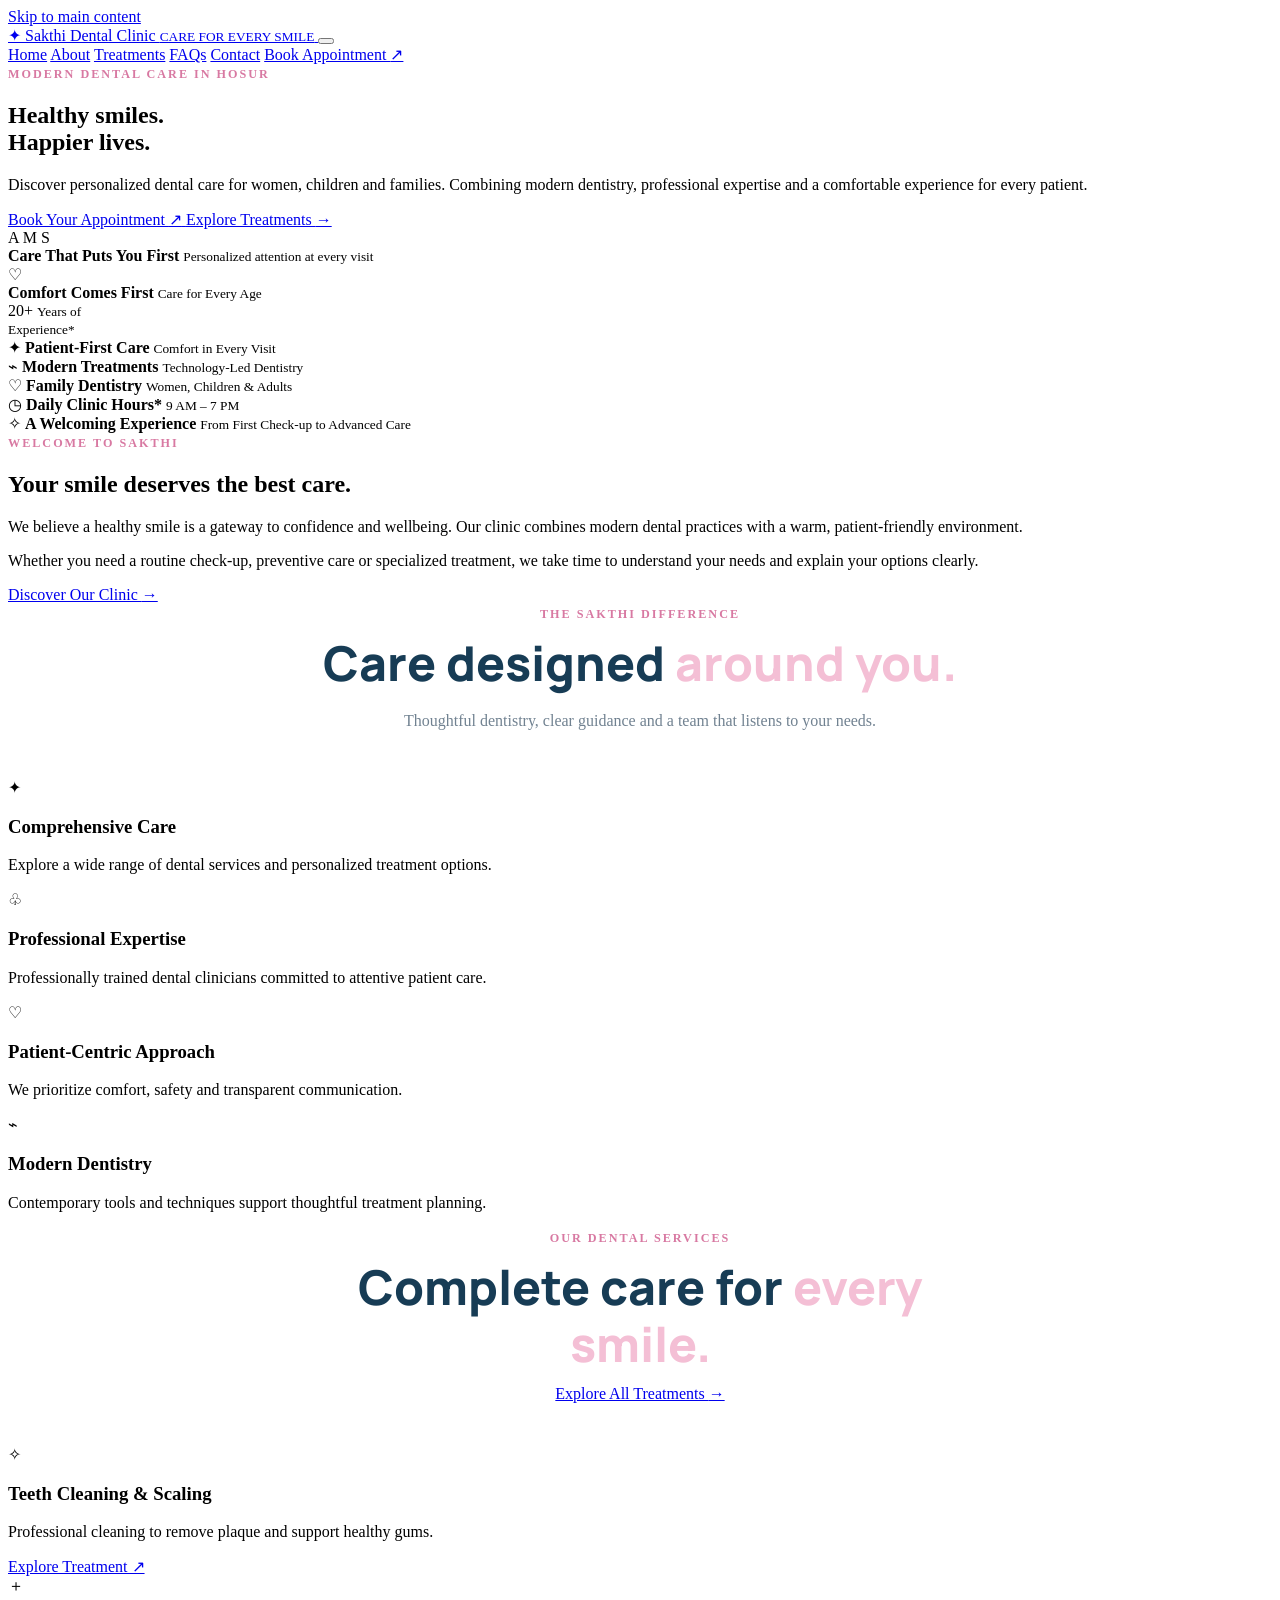
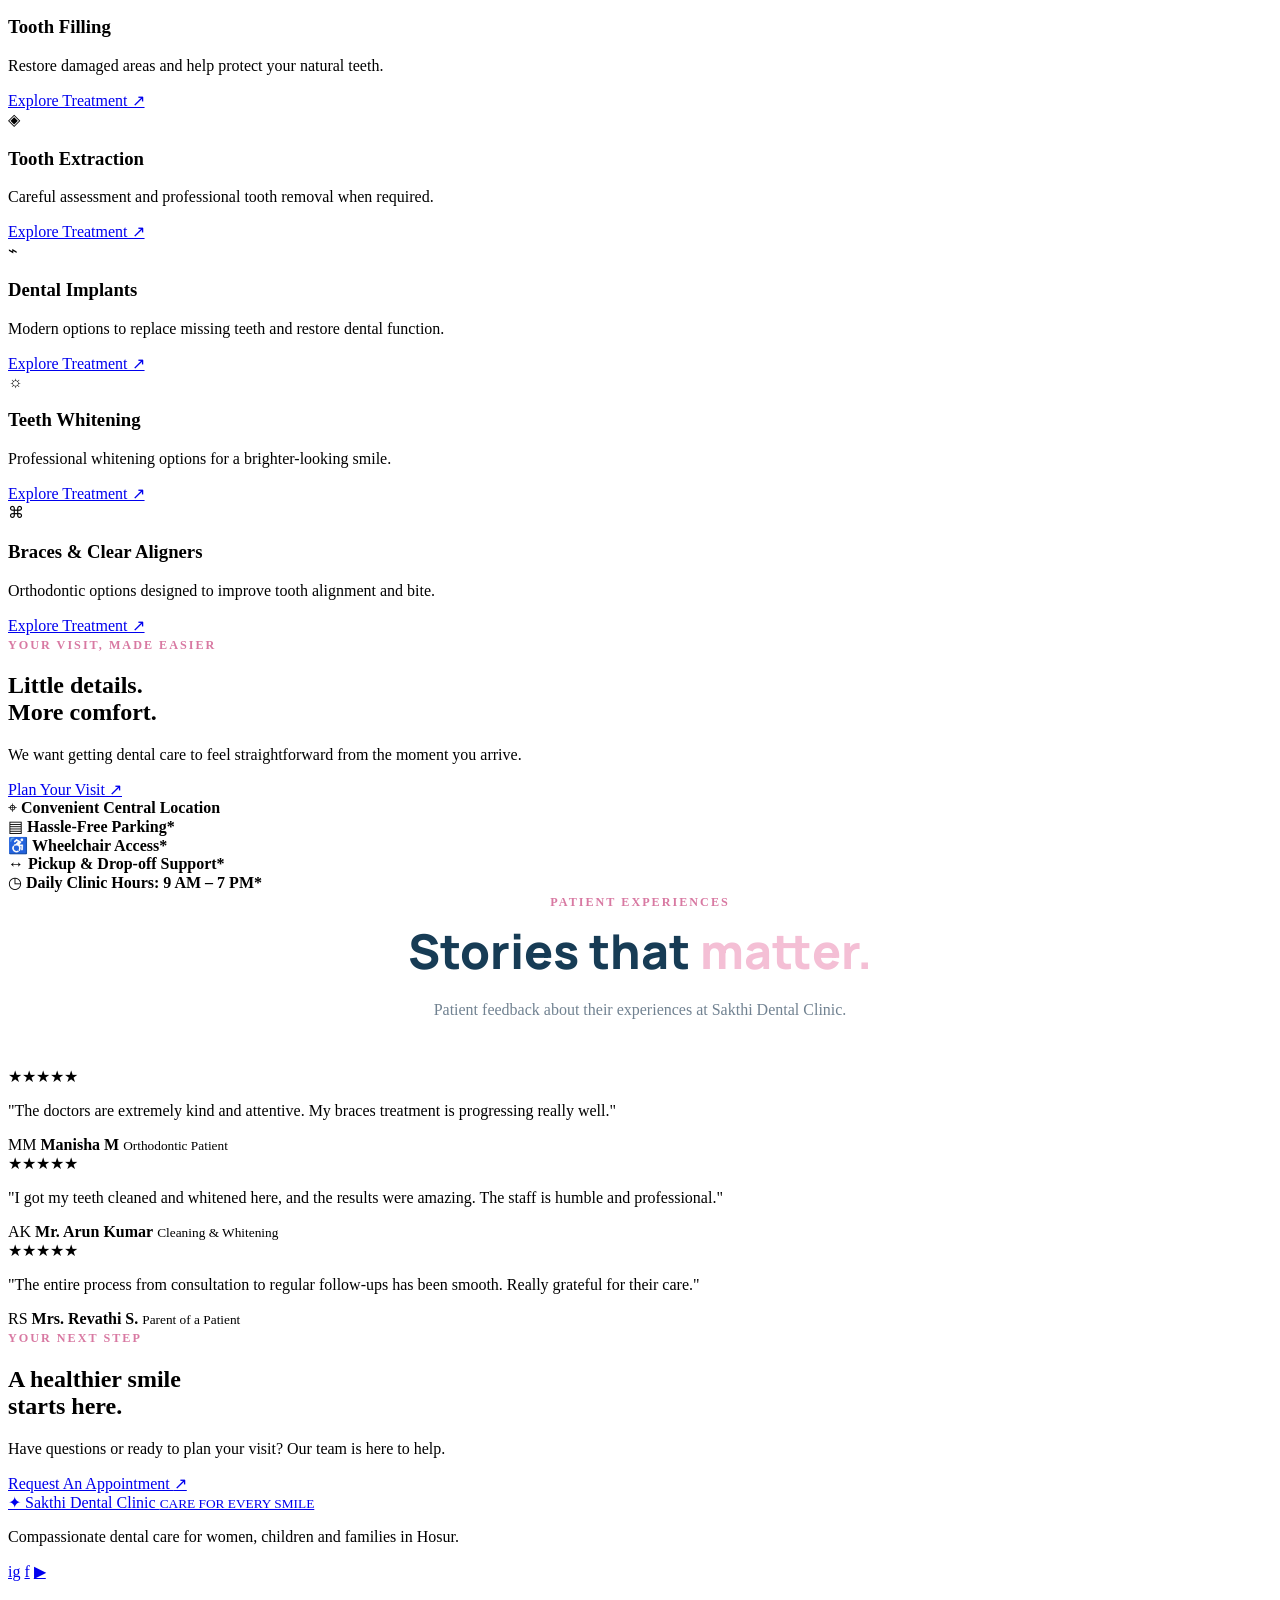
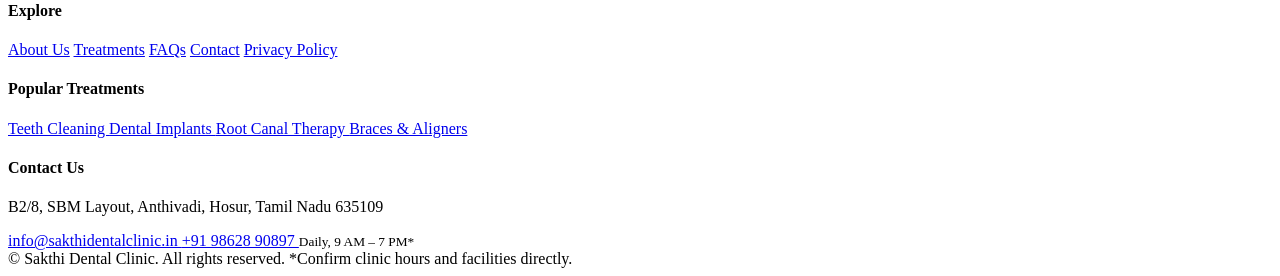
==== commit 598f14de: "Optimize performance by updating resource links Removed unnecessary preconnect links and added style" ====
--- a/index.html
+++ b/index.html
@@ -35,16 +35,8 @@
     <title>Sakthi Dental Clinic | Premium Dental Care in Hosur</title>
 
     <!-- Performance Optimization -->
-    <link rel="preconnect"
-          href="https://fonts.googleapis.com">
-
-    <link rel="preconnect"
-          href="https://fonts.gstatic.com"
-          crossorigin>
-
-    <link rel="preconnect"
-          href="https://images.unsplash.com">
-
+<link rel="stylesheet" href="css/style.css">
+<script src="js/script.js" defer></script>
     <!-- Premium Typography -->
     <link href="https://fonts.googleapis.com/css2?family=DM+Sans:wght@400;500;600;700;800&family=Manrope:wght@400;500;600;700;800&display=swap"
           rel="stylesheet">
--- a/css/style.css
+++ b/css/style.css
@@ -1,1307 +1,432 @@
 
-/* =========================================
-   SAKTHI DENTAL CLINIC
-   ADVANCED PROFESSIONAL DESIGN SYSTEM
-========================================= */
-
-/* 1. ROOT VARIABLES */
-
-:root {
-    --navy: #18384f;
-    --blue: #2875a5;
-    --blue-dark: #205f89;
-    --sky: #eaf5fb;
-    --pink: #f7dce7;
-    --pink-strong: #d96b9a;
-
-    --ink: #243b4a;
-    --muted: #6c7d89;
-    --line: #e2eaf0;
-
-    --white: #ffffff;
-    --soft: #f7fafc;
-    --mint: #e0f3ed;
-    --lavender: #eee8fb;
-    --peach: #fff0e7;
-
-    --shadow:
-        0 18px 55px rgba(35, 78, 105, .10);
-
-    --shadow-hover:
-        0 25px 65px rgba(35, 78, 105, .17);
-
-    --radius: 24px;
-    --radius-small: 14px;
-
-    --transition: .35s ease;
-
-    --font-main: "DM Sans", sans-serif;
-    --font-heading: "Manrope", sans-serif;
-}
-
-
-/* 2. RESET */
-
-* {
-    margin: 0;
-    padding: 0;
-    box-sizing: border-box;
-}
-
-html {
-    scroll-behavior: smooth;
-    scroll-padding-top: 100px;
-}
-
-body {
-    font-family: var(--font-main);
-    background: var(--white);
-    color: var(--ink);
-    line-height: 1.7;
-    overflow-x: hidden;
-}
-
-img {
-    max-width: 100%;
-    display: block;
-}
-
-a {
-    text-decoration: none;
-    color: inherit;
-}
-
-button,
-input,
-textarea,
-select {
-    font: inherit;
-}
-
-button {
-    cursor: pointer;
-}
-
-ul {
-    list-style: none;
-}
-
-.container {
-    width: min(1160px, 90%);
-    margin-inline: auto;
-}
-
-section {
-    padding: 100px 0;
-}
-
-
-/* 3. TYPOGRAPHY */
-
-h1,
-h2,
-h3,
-h4 {
-    font-family: var(--font-heading);
-    color: var(--navy);
-    line-height: 1.2;
-    font-weight: 800;
-}
-
-h1 {
-    font-size: clamp(2.6rem, 5vw, 4.8rem);
-}
-
-h2 {
-    font-size: clamp(2rem, 3.5vw, 3.2rem);
-}
-
-h3 {
-    font-size: 1.35rem;
-}
-
-p {
-    color: var(--muted);
+/* ADVANCED CONTACT PAGE */
+
+.contact-hero {
+  position: relative;
+  overflow: hidden;
+  padding: 115px 0 105px;
+  background: linear-gradient(125deg, #102f49, #23678e 65%, #4589a9);
+  color: white;
+}
+
+.contact-hero-content {
+  position: relative;
+  z-index: 2;
+  max-width: 760px;
+}
+
+.contact-hero h1 {
+  font: 800 clamp(2.5rem, 6vw, 4.6rem)/1.1 "Manrope", sans-serif;
+  margin: 20px 0;
+}
+
+.contact-hero h1 span,
+.section-heading h2 span,
+.appointment-intro h2 span {
+  color: #f4bfd5;
+}
+
+.contact-hero p {
+  max-width: 590px;
+  color: #e0edf4;
+  line-height: 1.8;
+}
+
+.eyebrow {
+  color: #d879a2;
+  font-size: .76rem;
+  font-weight: 800;
+  letter-spacing: 2px;
+}
+
+.primary-btn,
+.submit-btn {
+  display: inline-flex;
+  align-items: center;
+  justify-content: center;
+  gap: 12px;
+  margin-top: 22px;
+  padding: 15px 23px;
+  border: 0;
+  border-radius: 12px;
+  background: #f3c5d9;
+  color: #173c55;
+  font-weight: 800;
+  text-decoration: none;
+  cursor: pointer;
+  transition: transform .25s, box-shadow .25s;
+}
+
+.primary-btn:hover,
+.submit-btn:hover {
+  transform: translateY(-3px);
+  box-shadow: 0 12px 28px #102f4930;
+}
+
+.hero-orb {
+  position: absolute;
+  border-radius: 50%;
+  pointer-events: none;
+  filter: blur(1px);
+}
+
+.orb-one {
+  width: 340px;
+  height: 340px;
+  right: 8%;
+  top: -110px;
+  background: #ffffff12;
+}
+
+.orb-two {
+  width: 220px;
+  height: 220px;
+  right: 27%;
+  bottom: -150px;
+  background: #f4bfd526;
+}
+
+.contact-section,
+.appointment-section,
+.location-section {
+  padding: 85px 0;
 }
 
 .section-heading {
-    max-width: 650px;
-    margin: 0 auto 50px;
-    text-align: center;
-}
-
-.section-heading h2 {
-    margin: 15px 0;
-}
-
-.section-heading p {
-    max-width: 560px;
-    margin: auto;
-}
-
-.eyebrow {
-    display: inline-flex;
-    align-items: center;
-    gap: 8px;
-    color: var(--blue);
-    background: var(--sky);
-    padding: 8px 16px;
-    border-radius: 50px;
-    font-size: .8rem;
-    font-weight: 800;
-    letter-spacing: 1px;
-    text-transform: uppercase;
-}
-
-.eyebrow.light {
-    color: white;
-    background: rgba(255,255,255,.15);
-}
-
-
-/* 4. BUTTONS */
-
-.btn {
-    display: inline-flex;
-    align-items: center;
-    justify-content: center;
-    gap: 10px;
-    padding: 14px 26px;
-    border: 1px solid transparent;
-    border-radius: 50px;
-    font-weight: 800;
-    transition: var(--transition);
-    position: relative;
-    overflow: hidden;
-    isolation: isolate;
-}
-
-.btn-primary {
-    background: linear-gradient(
-        135deg,
-        var(--blue),
-        var(--blue-dark)
-    );
-    color: white;
-    box-shadow: 0 10px 25px rgba(40,117,165,.22);
-}
-
-.btn-primary:hover {
-    transform: translateY(-4px);
-    box-shadow: 0 15px 35px rgba(40,117,165,.32);
-}
-
-.btn-outline {
-    color: var(--blue);
-    border-color: var(--blue);
-    background: transparent;
-}
-
-.btn-outline:hover {
-    background: var(--blue);
-    color: white;
-    transform: translateY(-3px);
-}
-
-.btn-white {
-    background: white;
-    color: var(--blue);
-}
-
-.btn-white:hover {
-    transform: translateY(-4px);
-    box-shadow: var(--shadow);
-}
-
-
-/* 5. HEADER AND NAVIGATION */
-
-.site-header {
-    position: sticky;
-    top: 0;
-    z-index: 1000;
-    background: rgba(255,255,255,.94);
-    backdrop-filter: blur(18px);
-    border-bottom: 1px solid rgba(226,234,240,.8);
-    transition: var(--transition);
-}
-
-.site-header.scrolled {
-    box-shadow: 0 8px 30px rgba(24,56,79,.09);
-}
-
-.header-inner {
-    min-height: 82px;
-    display: flex;
-    align-items: center;
-    justify-content: space-between;
-    gap: 25px;
-}
-
-.logo {
-    display: flex;
-    align-items: center;
-    gap: 12px;
-    flex-shrink: 0;
-}
-
-.logo img {
-    width: 52px;
-    height: 52px;
-    object-fit: contain;
-}
-
-.logo-text {
-    font-family: var(--font-heading);
-    color: var(--navy);
-    font-weight: 900;
-    font-size: 1.25rem;
-}
-
-.logo-text span {
-    display: block;
-    color: var(--pink-strong);
-    font-size: .65rem;
-    letter-spacing: 2px;
-    text-transform: uppercase;
-}
-
-.nav-links {
-    display: flex;
-    align-items: center;
-    gap: 28px;
-}
-
-.nav-links a {
-    color: var(--ink);
-    font-size: .92rem;
-    font-weight: 700;
-    position: relative;
-    transition: var(--transition);
-}
-
-.nav-links a::after {
-    content: "";
-    position: absolute;
-    width: 0;
-    height: 2px;
-    left: 0;
-    bottom: -8px;
-    background: var(--pink-strong);
-    transition: width .3s ease;
-}
-
-.nav-links a:hover,
-.nav-links a.active {
-    color: var(--blue);
-}
-
-.nav-links a:hover::after,
-.nav-links a.active::after {
-    width: 100%;
-}
-
-.menu-toggle {
-    display: none;
-    width: 44px;
-    height: 44px;
-    border: 1px solid var(--line);
-    border-radius: 12px;
-    background: white;
-    align-items: center;
-    justify-content: center;
-    flex-direction: column;
-    gap: 5px;
-}
-
-.menu-toggle span {
-    width: 21px;
-    height: 2px;
-    background: var(--navy);
-    border-radius: 5px;
-}
-
-
-/* 6. HERO SECTION */
-
-.hero {
-    position: relative;
-    min-height: 680px;
-    display: flex;
-    align-items: center;
-    overflow: hidden;
-
-    background:
-        linear-gradient(
-            90deg,
-            rgba(13,39,59,.88),
-            rgba(13,39,59,.48),
-            rgba(13,39,59,.12)
-        ),
-        url("https://images.unsplash.com/photo-1629909613654-28e377c37b09?auto=format&fit=crop&w=2000&q=85");
-
-    background-position: center;
-    background-size: cover;
-}
-
-.hero::after {
-    content: "";
-    position: absolute;
-    inset: auto 0 0;
-    height: 150px;
-    background: linear-gradient(transparent, rgba(0,0,0,.12));
-    pointer-events: none;
-}
-
-.hero-content {
-    position: relative;
-    z-index: 2;
-    max-width: 680px;
-    padding: 100px 0;
-    animation: heroEnter 1s ease both;
-}
-
-.hero h1 {
-    color: white;
-    margin: 24px 0;
-}
-
-.hero h1 span {
-    color: #ffc5dc;
-}
-
-.hero p {
-    color: rgba(255,255,255,.88);
-    max-width: 550px;
-    font-size: 1.1rem;
-    margin-bottom: 32px;
-}
-
-.hero-actions {
-    display: flex;
-    flex-wrap: wrap;
-    gap: 15px;
-}
-
-.hero-sticker {
-    position: absolute;
-    right: 8%;
-    bottom: 12%;
-    z-index: 2;
-    padding: 25px;
-    border-radius: 22px;
-    background: rgba(255,255,255,.93);
-    backdrop-filter: blur(15px);
-    box-shadow: var(--shadow);
-    animation: float 4s ease-in-out infinite;
-}
-
-.hero-sticker strong {
-    display: block;
-    font-size: 2rem;
-    color: var(--blue);
-    font-family: var(--font-heading);
-}
-
-.hero-sticker span {
-    color: var(--muted);
-    font-size: .85rem;
-}
-
-
-/* 7. TRUST STRIP */
-
-.trust-strip {
-    background: var(--sky);
-    padding: 25px 0;
-}
-
-.trust-grid {
-    display: grid;
-    grid-template-columns: repeat(4, 1fr);
-    gap: 20px;
-}
-
-.trust-item {
-    display: flex;
-    align-items: center;
-    justify-content: center;
-    gap: 12px;
-}
-
-.trust-item strong {
-    color: var(--navy);
-    font-size: .95rem;
-}
-
-.trust-icon {
-    width: 46px;
-    height: 46px;
-    display: grid;
-    place-items: center;
-    border-radius: 14px;
-    background: white;
-    color: var(--blue);
-    font-size: 1.3rem;
-}
-
-
-/* 8. ABOUT SECTION */
-
-.about-section {
-    background: white;
-}
-
-.about-grid {
-    display: grid;
-    grid-template-columns: 1fr 1fr;
-    align-items: center;
-    gap: 75px;
-}
-
-.about-image {
-    position: relative;
-}
-
-.about-image img {
-    width: 100%;
-    height: 510px;
-    object-fit: cover;
-    border-radius: 30px;
-    box-shadow: var(--shadow);
-}
-
-.about-badge {
-    position: absolute;
-    right: -25px;
-    bottom: 35px;
-    background: white;
-    padding: 25px;
-    border-radius: 20px;
-    box-shadow: var(--shadow);
-}
-
-.about-badge strong {
-    display: block;
-    color: var(--blue);
-    font-size: 2rem;
-}
-
-.about-content h2 {
-    margin: 18px 0;
-}
-
-.about-content p {
-    margin-bottom: 18px;
-}
-
-.check-list {
-    display: grid;
-    gap: 13px;
-    margin: 25px 0 30px;
-}
-
-.check-list li {
-    display: flex;
-    align-items: center;
-    gap: 12px;
-    color: var(--ink);
-    font-weight: 700;
-}
-
-.check-list li::before {
-    content: "✓";
-    display: grid;
-    place-items: center;
-    width: 25px;
-    height: 25px;
-    background: var(--mint);
-    color: #238363;
-    border-radius: 50%;
-    font-weight: 900;
-}
-
-
-/* 9. FEATURE CARDS */
-
-.features-section {
-    background: var(--soft);
-}
-
-.feature-grid {
-    display: grid;
-    grid-template-columns: repeat(3, 1fr);
-    gap: 25px;
-}
-
-.feature-card {
-    background: white;
-    border: 1px solid var(--line);
-    border-radius: var(--radius);
-    padding: 32px;
-    transition: var(--transition);
-}
-
-.feature-card:hover {
-    transform: translateY(-10px);
-    box-shadow: var(--shadow-hover);
-    border-color: transparent;
-}
-
-.feature-icon {
-    width: 60px;
-    height: 60px;
-    display: grid;
-    place-items: center;
-    background: var(--sky);
-    color: var(--blue);
-    border-radius: 18px;
-    font-size: 1.7rem;
-    margin-bottom: 22px;
-}
-
-.feature-card:nth-child(2) .feature-icon {
-    background: var(--pink);
-    color: var(--pink-strong);
-}
-
-.feature-card:nth-child(3) .feature-icon {
-    background: var(--mint);
-    color: #238363;
-}
-
-.feature-card h3 {
-    margin-bottom: 12px;
-}
-
-
-/* 10. TREATMENT CARDS */
-
-.treatments-section {
-    background: white;
-}
-
-.treatment-grid {
-    display: grid;
-    grid-template-columns: repeat(3, 1fr);
-    gap: 25px;
-}
-
-.treatment-card {
-    position: relative;
-    overflow: hidden;
-    background: white;
-    border: 1px solid var(--line);
-    border-radius: var(--radius);
-    transition: var(--transition);
-}
-
-.treatment-card:hover {
-    transform: translateY(-9px);
-    box-shadow: var(--shadow-hover);
-}
-
-.treatment-card img {
-    width: 100%;
-    height: 225px;
-    object-fit: cover;
-    transition: transform .6s ease;
-}
-
-.treatment-card:hover img {
-    transform: scale(1.07);
-}
-
-.treatment-info {
-    padding: 25px;
-}
-
-.treatment-info h3 {
-    margin-bottom: 12px;
-}
-
-.treatment-info p {
-    margin-bottom: 18px;
-}
-
-.text-link {
-    color: var(--blue);
-    font-weight: 800;
-    display: inline-flex;
-    gap: 8px;
-    align-items: center;
-    transition: var(--transition);
-}
-
-.text-link:hover {
-    color: var(--pink-strong);
-    gap: 13px;
-}
-
-
-/* 11. AMENITIES */
-
-.amenities-section {
-    background: var(--sky);
-}
-
-.amenities-grid {
-    display: grid;
-    grid-template-columns: repeat(4, 1fr);
-    gap: 20px;
-}
-
-.amenity-card {
-    background: white;
-    border-radius: 20px;
-    padding: 28px 20px;
-    text-align: center;
-    transition: var(--transition);
-}
-
-.amenity-card:hover {
-    transform: translateY(-7px);
-    box-shadow: var(--shadow);
-}
-
-.amenity-card .icon {
-    font-size: 2rem;
-    margin-bottom: 15px;
-}
-
-
-/* 12. TESTIMONIALS */
-
-.testimonials-section {
-    background: var(--soft);
-}
-
-.testimonial-grid {
-    display: grid;
-    grid-template-columns: repeat(3, 1fr);
-    gap: 25px;
-}
-
-.testimonial-card {
-    background: white;
-    padding: 32px;
-    border-radius: var(--radius);
-    border: 1px solid var(--line);
-    transition: var(--transition);
-}
-
-.testimonial-card:hover {
-    transform: translateY(-6px);
-    box-shadow: var(--shadow);
-}
-
-.stars {
-    color: #f3ad42;
-    letter-spacing: 4px;
-    margin-bottom: 18px;
-}
-
-.testimonial-card p {
-    margin-bottom: 22px;
-}
-
-.patient-name {
-    color: var(--navy);
-    font-weight: 800;
-}
-
-
-/* 13. CTA SECTION */
-
-.cta-section {
-    padding: 80px 0;
-    background: linear-gradient(
-        120deg,
-        var(--blue-dark),
-        var(--navy)
-    );
-}
-
-.cta-box {
-    display: flex;
-    align-items: center;
-    justify-content: space-between;
-    gap: 30px;
-}
-
-.cta-box h2 {
-    color: white;
-    max-width: 600px;
-    margin-bottom: 12px;
-}
-
-.cta-box p {
-    color: rgba(255,255,255,.78);
-}
-
-
-/* 14. FOOTER */
-
-.site-footer {
-    background: #122c3e;
-    padding: 75px 0 25px;
-    color: white;
-}
-
-.footer-grid {
-    display: grid;
-    grid-template-columns: 1.5fr 1fr 1fr 1.2fr;
-    gap: 45px;
-    margin-bottom: 50px;
-}
-
-.site-footer h3 {
-    color: white;
-    margin-bottom: 22px;
-    font-size: 1.1rem;
-}
-
-.site-footer p,
-.site-footer a {
-    color: #b8c9d4;
-    font-size: .9rem;
-}
-
-.footer-links {
-    display: grid;
-    gap: 12px;
-}
-
-.footer-links a:hover {
-    color: #ffc5dc;
-    padding-left: 5px;
-}
-
-.footer-bottom {
-    border-top: 1px solid rgba(255,255,255,.12);
-    padding-top: 25px;
-    text-align: center;
-    color: #a9bdc9;
-    font-size: .85rem;
-}
-
-
-/* 15. INNER PAGE HERO */
-
-.page-hero {
-    background: linear-gradient(
-        120deg,
-        var(--navy),
-        var(--blue)
-    );
-    padding: 85px 0;
-    text-align: center;
-}
-
-.page-hero h1 {
-    color: white;
-    margin: 15px 0;
-}
-
-.page-hero p {
-    color: rgba(255,255,255,.82);
-    max-width: 650px;
-    margin: auto;
-}
-
-
-/* 16. TEAM SECTION */
-
-.team-grid {
-    display: grid;
-    grid-template-columns: repeat(3, 1fr);
-    gap: 25px;
-}
-
-.team-card {
-    background: white;
-    border: 1px solid var(--line);
-    border-radius: var(--radius);
-    overflow: hidden;
-    transition: var(--transition);
-}
-
-.team-card:hover {
-    transform: translateY(-8px);
-    box-shadow: var(--shadow-hover);
-}
-
-.team-card img {
-    width: 100%;
-    height: 300px;
-    object-fit: cover;
-}
-
-.team-info {
-    padding: 24px;
-    text-align: center;
-}
-
-.team-info span {
-    color: var(--pink-strong);
-    font-size: .9rem;
-    font-weight: 700;
-}
-
-
-/* 17. FAQ ACCORDION */
-
-.faq-list {
-    max-width: 850px;
-    margin: auto;
-    display: grid;
-    gap: 15px;
-}
-
-.faq-item {
-    background: white;
-    border: 1px solid var(--line);
-    border-radius: 18px;
-    overflow: hidden;
-    transition: var(--transition);
-}
-
-.faq-question {
-    width: 100%;
-    background: transparent;
-    border: 0;
-    padding: 22px 25px;
-    text-align: left;
-    display: flex;
-    align-items: center;
-    justify-content: space-between;
-    gap: 15px;
-    color: var(--navy);
-    font-weight: 800;
-}
-
-.faq-question span {
-    font-size: 1.5rem;
-    color: var(--blue);
-    transition: transform .3s ease;
-}
-
-.faq-answer {
-    display: none;
-    padding: 0 25px 23px;
-}
-
-.faq-item.active .faq-answer {
-    display: block;
-}
-
-.faq-item.active .faq-question span {
-    transform: rotate(45deg);
-}
-
-
-/* 18. CONTACT SECTION */
-
-.contact-grid {
-    display: grid;
-    grid-template-columns: .9fr 1.1fr;
-    gap: 45px;
-    align-items: start;
-}
-
-.contact-info {
-    background: var(--sky);
-    border-radius: var(--radius);
-    padding: 35px;
-}
-
-.contact-item {
-    display: flex;
-    gap: 15px;
-    margin: 25px 0;
-}
-
-.contact-item .icon {
-    width: 45px;
-    height: 45px;
-    display: grid;
-    place-items: center;
-    background: white;
-    color: var(--blue);
-    border-radius: 13px;
-    flex-shrink: 0;
-}
-
-.contact-form {
-    background: white;
-    padding: 35px;
-    border-radius: var(--radius);
-    border: 1px solid var(--line);
-    box-shadow: var(--shadow);
+  text-align: center;
+  max-width: 650px;
+  margin: 0 auto 42px;
+}
+
+.section-heading h2,
+.appointment-intro h2,
+.location-layout h2 {
+  font: 800 clamp(2rem, 4vw, 3rem)/1.2 "Manrope", sans-serif;
+  color: #173c55;
+  margin: 12px 0;
+}
+
+.section-heading p,
+.appointment-intro > p,
+.location-layout p {
+  color: #718291;
+  line-height: 1.8;
+}
+
+.contact-cards {
+  display: grid;
+  grid-template-columns: repeat(3, 1fr);
+  gap: 22px;
+}
+
+.contact-card {
+  padding: 30px;
+  border: 1px solid #e6edf2;
+  border-radius: 22px;
+  background: white;
+  box-shadow: 0 12px 35px #173c550b;
+  transition: transform .3s, box-shadow .3s;
+}
+
+.contact-card:hover {
+  transform: translateY(-8px);
+  box-shadow: 0 20px 45px #173c5518;
+}
+
+.contact-card-icon {
+  display: grid;
+  place-items: center;
+  width: 54px;
+  height: 54px;
+  border-radius: 17px;
+  background: #fbeaf1;
+  color: #2875a5;
+  font-size: 1.8rem;
+}
+
+.contact-card h3 {
+  color: #173c55;
+  margin: 20px 0 10px;
+}
+
+.contact-card p {
+  color: #718291;
+  line-height: 1.7;
+  min-height: 55px;
+}
+
+.contact-card a {
+  color: #2875a5;
+  font-weight: 700;
+  text-decoration: none;
+  overflow-wrap: anywhere;
+}
+
+.appointment-section {
+  background: linear-gradient(135deg, #eff7fb, #fff5f8);
+}
+
+.appointment-layout {
+  display: grid;
+  grid-template-columns: .85fr 1.15fr;
+  gap: 55px;
+  align-items: start;
+}
+
+.appointment-intro {
+  position: sticky;
+  top: 110px;
+}
+
+.appointment-points {
+  display: grid;
+  gap: 17px;
+  margin: 30px 0;
+  color: #34576b;
+  font-weight: 600;
+}
+
+.appointment-points span {
+  color: #2a9b83;
+  margin-right: 10px;
+  font-weight: 800;
+}
+
+.hours-card {
+  display: flex;
+  gap: 17px;
+  align-items: center;
+  padding: 20px;
+  border: 1px solid #dceaf0;
+  border-radius: 17px;
+  background: #ffffffb8;
+}
+
+.hours-icon {
+  font-size: 2rem;
+  color: #2875a5;
+}
+
+.hours-card strong {
+  color: #173c55;
+}
+
+.hours-card p,
+.hours-card small {
+  display: block;
+  margin: 5px 0 0;
+  color: #718291;
+}
+
+.appointment-form-card {
+  padding: clamp(23px, 4vw, 42px);
+  border: 1px solid #e3edf2;
+  border-radius: 26px;
+  background: white;
+  box-shadow: 0 20px 65px #173c5510;
+}
+
+.form-heading h3 {
+  margin: 12px 0 5px;
+  color: #173c55;
+  font: 800 1.6rem "Manrope", sans-serif;
+}
+
+.form-heading p {
+  color: #83919b;
+  font-size: .9rem;
+}
+
+.form-grid {
+  display: grid;
+  grid-template-columns: 1fr 1fr;
+  gap: 19px;
+  margin-top: 27px;
 }
 
 .form-group {
-    margin-bottom: 20px;
+  display: flex;
+  flex-direction: column;
+  gap: 8px;
 }
 
 .form-group label {
-    display: block;
-    color: var(--navy);
-    font-weight: 700;
-    margin-bottom: 8px;
+  color: #29495e;
+  font-size: .9rem;
+  font-weight: 700;
 }
 
 .form-group input,
 .form-group select,
 .form-group textarea {
-    width: 100%;
-    padding: 14px 16px;
-    border: 1px solid var(--line);
-    border-radius: 12px;
-    outline: none;
-    background: var(--soft);
-    color: var(--ink);
-    transition: var(--transition);
+  width: 100%;
+  min-width: 0;
+  padding: 14px 15px;
+  border: 1px solid #dce6ec;
+  border-radius: 11px;
+  background: #fbfdfe;
+  color: #29495e;
+  font: inherit;
+  outline: none;
+  transition: border .2s, box-shadow .2s;
 }
 
 .form-group input:focus,
 .form-group select:focus,
 .form-group textarea:focus {
-    border-color: var(--blue);
-    box-shadow: 0 0 0 4px rgba(40,117,165,.10);
-    background: white;
+  border-color: #2875a5;
+  box-shadow: 0 0 0 4px #2875a51b;
+}
+
+.full-width {
+  grid-column: 1 / -1;
 }
 
 .form-group textarea {
-    min-height: 130px;
-    resize: vertical;
-}
-
-#form-status {
-    margin-top: 15px;
-    color: #238363;
-    font-weight: 700;
-}
-
-
-/* 19. POLICY CONTENT */
-
-.policy-content {
-    max-width: 850px;
-    margin: auto;
-}
-
-.policy-content h2 {
-    font-size: 1.6rem;
-    margin: 35px 0 12px;
-}
-
-.policy-content p {
-    margin-bottom: 15px;
-}
-
-
-/* 20. REVEAL ANIMATIONS */
-
-[data-reveal] {
-    opacity: 0;
-    transform: translateY(30px);
-    transition:
-        opacity .8s ease,
-        transform .8s ease;
-}
-
-[data-reveal].is-visible {
-    opacity: 1;
-    transform: translateY(0);
-}
-
-[data-reveal="left"] {
-    transform: translateX(-30px);
-}
-
-[data-reveal="right"] {
-    transform: translateX(30px);
-}
-
-[data-reveal="left"].is-visible,
-[data-reveal="right"].is-visible {
-    transform: translateX(0);
-}
-
-
-/* 21. KEYFRAMES */
-
-@keyframes heroEnter {
-    from {
-        opacity: 0;
-        transform: translateY(35px);
-    }
-
-    to {
-        opacity: 1;
-        transform: translateY(0);
-    }
-}
-
-@keyframes float {
-    0%, 100% {
-        transform: translateY(0);
-    }
-
-    50% {
-        transform: translateY(-12px);
-    }
-}
-
-
-/* 22. ACCESSIBILITY */
-
-:focus-visible {
-    outline: 3px solid var(--pink-strong);
-    outline-offset: 4px;
-}
-
-.skip-link {
-    position: absolute;
-    left: 10px;
-    top: -100px;
-    z-index: 2000;
-    padding: 12px 18px;
-    background: white;
-    color: var(--navy);
-    border-radius: 8px;
-}
-
-.skip-link:focus {
-    top: 10px;
-}
-
-[hidden] {
-    display: none !important;
-}
-
-
-/* 23. TABLET RESPONSIVE */
-
-@media (max-width: 1000px) {
-
-    .nav-links {
-        gap: 17px;
-    }
-
-    .nav-links a {
-        font-size: .85rem;
-    }
-
-    .about-grid {
-        gap: 40px;
-    }
-
-    .footer-grid {
-        grid-template-columns: repeat(2, 1fr);
-    }
-
-    .hero-sticker {
-        right: 4%;
-    }
-
-}
-
-
-/* 24. MOBILE RESPONSIVE */
-
-@media (max-width: 760px) {
-
-    section {
-        padding: 70px 0;
-    }
-
-    .header-inner {
-        min-height: 72px;
-    }
-
-    .menu-toggle {
-        display: flex;
-    }
-
-    .nav-links {
-        position: absolute;
-        top: 72px;
-        left: 0;
-        width: 100%;
-        display: none;
-        flex-direction: column;
-        align-items: stretch;
-        gap: 0;
-        padding: 15px 5% 25px;
-        background: white;
-        box-shadow: 0 15px 25px rgba(24,56,79,.09);
-    }
-
-    .nav-links.open {
-        display: flex;
-    }
-
-    .nav-links a {
-        padding: 13px 0;
-        border-bottom: 1px solid var(--line);
-        font-size: .95rem;
-    }
-
-    .nav-links a::after {
-        display: none;
-    }
-
-    .header-inner > .btn {
-        display: none;
-    }
-
-    .hero {
-        min-height: 620px;
-        background-position: 60% center;
-    }
-
-    .hero-content {
-        padding: 75px 0;
-    }
-
-    .hero-sticker {
-        display: none;
-    }
-
-    .trust-grid {
-        grid-template-columns: repeat(2, 1fr);
-    }
-
-    .about-grid,
-    .contact-grid {
-        grid-template-columns: 1fr;
-    }
-
-    .about-image img {
-        height: 380px;
-    }
-
-    .about-badge {
-        right: 15px;
-        bottom: 15px;
-    }
-
-    .feature-grid,
-    .treatment-grid,
-    .testimonial-grid,
-    .team-grid {
-        grid-template-columns: repeat(2, 1fr);
-    }
-
-    .amenities-grid {
-        grid-template-columns: repeat(2, 1fr);
-    }
-
-    .cta-box {
-        align-items: flex-start;
-        flex-direction: column;
-    }
-
-}
-
-
-/* 25. SMALL MOBILE */
-
-@media (max-width: 480px) {
-
-    .container {
-        width: 91%;
-    }
-
-    .logo-text {
-        font-size: 1.05rem;
-    }
-
-    .logo img {
-        width: 43px;
-        height: 43px;
-    }
-
-    .hero {
-        min-height: 570px;
-    }
-
-    .hero h1 {
-        font-size: 2.55rem;
-    }
-
-    .hero p {
-        font-size: .98rem;
-    }
-
-    .hero-actions {
-        flex-direction: column;
-        align-items: stretch;
-    }
-
-    .hero-actions .btn {
-        width: 100%;
-    }
-
-    .trust-grid,
-    .feature-grid,
-    .treatment-grid,
-    .testimonial-grid,
-    .team-grid,
-    .amenities-grid,
-    .footer-grid {
-        grid-template-columns: 1fr;
-    }
-
-    .trust-item {
-        justify-content: flex-start;
-    }
-
-    .about-image img {
-        height: 300px;
-    }
-
-    .about-badge {
-        padding: 17px;
-    }
-
-    .contact-form,
-    .contact-info {
-        padding: 23px;
-    }
-
-    .page-hero {
-        padding: 65px 0;
-    }
-
-    .cta-section {
-        padding: 60px 0;
-    }
-
-}
-
-
-/* 26. REDUCED MOTION */
-
-@media (prefers-reduced-motion: reduce) {
-
-    html {
-        scroll-behavior: auto;
-    }
-
-    *,
-    *::before,
-    *::after {
-        animation-duration: .01ms !important;
-        animation-iteration-count: 1 !important;
-        transition-duration: .01ms !important;
-    }
-
-    [data-reveal] {
-        opacity: 1;
-        transform: none;
-    }
-
-}
+  resize: vertical;
+}
+
+.consent-row {
+  display: flex;
+  align-items: flex-start;
+  gap: 10px;
+  margin-top: 22px;
+  color: #667c8a;
+  font-size: .88rem;
+  line-height: 1.5;
+}
+
+.consent-row input {
+  margin-top: 4px;
+  accent-color: #2875a5;
+}
+
+.submit-btn {
+  width: 100%;
+  margin-top: 22px;
+  background: #1e638e;
+  color: white;
+  font: inherit;
+  font-weight: 800;
+}
+
+.form-note {
+  color: #81909b;
+  font-size: .78rem;
+  line-height: 1.6;
+}
+
+.form-status {
+  margin-top: 15px;
+  font-weight: 700;
+  line-height: 1.6;
+}
+
+.location-layout {
+  display: grid;
+  grid-template-columns: .8fr 1.2fr;
+  gap: 40px;
+  align-items: center;
+}
+
+.map-card {
+  min-height: 290px;
+  display: grid;
+  place-items: center;
+  padding: 25px;
+  border-radius: 25px;
+  background:
+    radial-gradient(circle at 20% 20%, #ffffffa8 0 2px, transparent 3px),
+    linear-gradient(135deg, #dceef3, #fbeaf1);
+}
+
+.map-placeholder {
+  text-align: center;
+}
+
+.map-pin {
+  color: #2875a5;
+  font-size: 3rem;
+}
+
+.map-placeholder h3 {
+  color: #173c55;
+}
+
+.map-placeholder a {
+  color: #2875a5;
+  font-weight: 700;
+}
+
+.whatsapp-float {
+  position: fixed;
+  right: 23px;
+  bottom: 23px;
+  z-index: 50;
+  display: grid;
+  place-items: center;
+  width: 58px;
+  height: 58px;
+  border-radius: 50%;
+  background: #218c68;
+  color: white;
+  font-size: 1.8rem;
+  text-decoration: none;
+  box-shadow: 0 8px 25px #173c5530;
+  transition: transform .25s;
+}
+
+.whatsapp-float:hover {
+  transform: scale(1.08);
+}
+
+@media (max-width: 900px) {
+  .contact-cards {
+    grid-template-columns: 1fr 1fr;
+  }
+
+  .appointment-layout,
+  .location-layout {
+    grid-template-columns: 1fr;
+  }
+
+  .appointment-intro {
+    position: static;
+  }
+}
+
+@media (max-width: 600px) {
+  .contact-hero {
+    padding: 85px 0 75px;
+  }
+
+  .contact-section,
+  .appointment-section,
+  .location-section {
+    padding: 60px 0;
+  }
+
+  .contact-cards,
+  .form-grid {
+    grid-template-columns: 1fr;
+  }
+
+  .full-width {
+    grid-column: auto;
+  }
+
+  .contact-card p {
+    min-height: auto;
+  }
+
+  .appointment-form-card {
+    padding: 22px 17px;
+  }
+
+  .whatsapp-float {
+    width: 52px;
+    height: 52px;
+    right: 15px;
+    bottom: 15px;
+  }
+}
--- a/css/style.css
+++ b/css/style.css
@@ -1,1307 +1,432 @@
 
-/* =========================================
-   SAKTHI DENTAL CLINIC
-   ADVANCED PROFESSIONAL DESIGN SYSTEM
-========================================= */
-
-/* 1. ROOT VARIABLES */
-
-:root {
-    --navy: #18384f;
-    --blue: #2875a5;
-    --blue-dark: #205f89;
-    --sky: #eaf5fb;
-    --pink: #f7dce7;
-    --pink-strong: #d96b9a;
-
-    --ink: #243b4a;
-    --muted: #6c7d89;
-    --line: #e2eaf0;
-
-    --white: #ffffff;
-    --soft: #f7fafc;
-    --mint: #e0f3ed;
-    --lavender: #eee8fb;
-    --peach: #fff0e7;
-
-    --shadow:
-        0 18px 55px rgba(35, 78, 105, .10);
-
-    --shadow-hover:
-        0 25px 65px rgba(35, 78, 105, .17);
-
-    --radius: 24px;
-    --radius-small: 14px;
-
-    --transition: .35s ease;
-
-    --font-main: "DM Sans", sans-serif;
-    --font-heading: "Manrope", sans-serif;
-}
-
-
-/* 2. RESET */
-
-* {
-    margin: 0;
-    padding: 0;
-    box-sizing: border-box;
-}
-
-html {
-    scroll-behavior: smooth;
-    scroll-padding-top: 100px;
-}
-
-body {
-    font-family: var(--font-main);
-    background: var(--white);
-    color: var(--ink);
-    line-height: 1.7;
-    overflow-x: hidden;
-}
-
-img {
-    max-width: 100%;
-    display: block;
-}
-
-a {
-    text-decoration: none;
-    color: inherit;
-}
-
-button,
-input,
-textarea,
-select {
-    font: inherit;
-}
-
-button {
-    cursor: pointer;
-}
-
-ul {
-    list-style: none;
-}
-
-.container {
-    width: min(1160px, 90%);
-    margin-inline: auto;
-}
-
-section {
-    padding: 100px 0;
-}
-
-
-/* 3. TYPOGRAPHY */
-
-h1,
-h2,
-h3,
-h4 {
-    font-family: var(--font-heading);
-    color: var(--navy);
-    line-height: 1.2;
-    font-weight: 800;
-}
-
-h1 {
-    font-size: clamp(2.6rem, 5vw, 4.8rem);
-}
-
-h2 {
-    font-size: clamp(2rem, 3.5vw, 3.2rem);
-}
-
-h3 {
-    font-size: 1.35rem;
-}
-
-p {
-    color: var(--muted);
+/* ADVANCED CONTACT PAGE */
+
+.contact-hero {
+  position: relative;
+  overflow: hidden;
+  padding: 115px 0 105px;
+  background: linear-gradient(125deg, #102f49, #23678e 65%, #4589a9);
+  color: white;
+}
+
+.contact-hero-content {
+  position: relative;
+  z-index: 2;
+  max-width: 760px;
+}
+
+.contact-hero h1 {
+  font: 800 clamp(2.5rem, 6vw, 4.6rem)/1.1 "Manrope", sans-serif;
+  margin: 20px 0;
+}
+
+.contact-hero h1 span,
+.section-heading h2 span,
+.appointment-intro h2 span {
+  color: #f4bfd5;
+}
+
+.contact-hero p {
+  max-width: 590px;
+  color: #e0edf4;
+  line-height: 1.8;
+}
+
+.eyebrow {
+  color: #d879a2;
+  font-size: .76rem;
+  font-weight: 800;
+  letter-spacing: 2px;
+}
+
+.primary-btn,
+.submit-btn {
+  display: inline-flex;
+  align-items: center;
+  justify-content: center;
+  gap: 12px;
+  margin-top: 22px;
+  padding: 15px 23px;
+  border: 0;
+  border-radius: 12px;
+  background: #f3c5d9;
+  color: #173c55;
+  font-weight: 800;
+  text-decoration: none;
+  cursor: pointer;
+  transition: transform .25s, box-shadow .25s;
+}
+
+.primary-btn:hover,
+.submit-btn:hover {
+  transform: translateY(-3px);
+  box-shadow: 0 12px 28px #102f4930;
+}
+
+.hero-orb {
+  position: absolute;
+  border-radius: 50%;
+  pointer-events: none;
+  filter: blur(1px);
+}
+
+.orb-one {
+  width: 340px;
+  height: 340px;
+  right: 8%;
+  top: -110px;
+  background: #ffffff12;
+}
+
+.orb-two {
+  width: 220px;
+  height: 220px;
+  right: 27%;
+  bottom: -150px;
+  background: #f4bfd526;
+}
+
+.contact-section,
+.appointment-section,
+.location-section {
+  padding: 85px 0;
 }
 
 .section-heading {
-    max-width: 650px;
-    margin: 0 auto 50px;
-    text-align: center;
-}
-
-.section-heading h2 {
-    margin: 15px 0;
-}
-
-.section-heading p {
-    max-width: 560px;
-    margin: auto;
-}
-
-.eyebrow {
-    display: inline-flex;
-    align-items: center;
-    gap: 8px;
-    color: var(--blue);
-    background: var(--sky);
-    padding: 8px 16px;
-    border-radius: 50px;
-    font-size: .8rem;
-    font-weight: 800;
-    letter-spacing: 1px;
-    text-transform: uppercase;
-}
-
-.eyebrow.light {
-    color: white;
-    background: rgba(255,255,255,.15);
-}
-
-
-/* 4. BUTTONS */
-
-.btn {
-    display: inline-flex;
-    align-items: center;
-    justify-content: center;
-    gap: 10px;
-    padding: 14px 26px;
-    border: 1px solid transparent;
-    border-radius: 50px;
-    font-weight: 800;
-    transition: var(--transition);
-    position: relative;
-    overflow: hidden;
-    isolation: isolate;
-}
-
-.btn-primary {
-    background: linear-gradient(
-        135deg,
-        var(--blue),
-        var(--blue-dark)
-    );
-    color: white;
-    box-shadow: 0 10px 25px rgba(40,117,165,.22);
-}
-
-.btn-primary:hover {
-    transform: translateY(-4px);
-    box-shadow: 0 15px 35px rgba(40,117,165,.32);
-}
-
-.btn-outline {
-    color: var(--blue);
-    border-color: var(--blue);
-    background: transparent;
-}
-
-.btn-outline:hover {
-    background: var(--blue);
-    color: white;
-    transform: translateY(-3px);
-}
-
-.btn-white {
-    background: white;
-    color: var(--blue);
-}
-
-.btn-white:hover {
-    transform: translateY(-4px);
-    box-shadow: var(--shadow);
-}
-
-
-/* 5. HEADER AND NAVIGATION */
-
-.site-header {
-    position: sticky;
-    top: 0;
-    z-index: 1000;
-    background: rgba(255,255,255,.94);
-    backdrop-filter: blur(18px);
-    border-bottom: 1px solid rgba(226,234,240,.8);
-    transition: var(--transition);
-}
-
-.site-header.scrolled {
-    box-shadow: 0 8px 30px rgba(24,56,79,.09);
-}
-
-.header-inner {
-    min-height: 82px;
-    display: flex;
-    align-items: center;
-    justify-content: space-between;
-    gap: 25px;
-}
-
-.logo {
-    display: flex;
-    align-items: center;
-    gap: 12px;
-    flex-shrink: 0;
-}
-
-.logo img {
-    width: 52px;
-    height: 52px;
-    object-fit: contain;
-}
-
-.logo-text {
-    font-family: var(--font-heading);
-    color: var(--navy);
-    font-weight: 900;
-    font-size: 1.25rem;
-}
-
-.logo-text span {
-    display: block;
-    color: var(--pink-strong);
-    font-size: .65rem;
-    letter-spacing: 2px;
-    text-transform: uppercase;
-}
-
-.nav-links {
-    display: flex;
-    align-items: center;
-    gap: 28px;
-}
-
-.nav-links a {
-    color: var(--ink);
-    font-size: .92rem;
-    font-weight: 700;
-    position: relative;
-    transition: var(--transition);
-}
-
-.nav-links a::after {
-    content: "";
-    position: absolute;
-    width: 0;
-    height: 2px;
-    left: 0;
-    bottom: -8px;
-    background: var(--pink-strong);
-    transition: width .3s ease;
-}
-
-.nav-links a:hover,
-.nav-links a.active {
-    color: var(--blue);
-}
-
-.nav-links a:hover::after,
-.nav-links a.active::after {
-    width: 100%;
-}
-
-.menu-toggle {
-    display: none;
-    width: 44px;
-    height: 44px;
-    border: 1px solid var(--line);
-    border-radius: 12px;
-    background: white;
-    align-items: center;
-    justify-content: center;
-    flex-direction: column;
-    gap: 5px;
-}
-
-.menu-toggle span {
-    width: 21px;
-    height: 2px;
-    background: var(--navy);
-    border-radius: 5px;
-}
-
-
-/* 6. HERO SECTION */
-
-.hero {
-    position: relative;
-    min-height: 680px;
-    display: flex;
-    align-items: center;
-    overflow: hidden;
-
-    background:
-        linear-gradient(
-            90deg,
-            rgba(13,39,59,.88),
-            rgba(13,39,59,.48),
-            rgba(13,39,59,.12)
-        ),
-        url("https://images.unsplash.com/photo-1629909613654-28e377c37b09?auto=format&fit=crop&w=2000&q=85");
-
-    background-position: center;
-    background-size: cover;
-}
-
-.hero::after {
-    content: "";
-    position: absolute;
-    inset: auto 0 0;
-    height: 150px;
-    background: linear-gradient(transparent, rgba(0,0,0,.12));
-    pointer-events: none;
-}
-
-.hero-content {
-    position: relative;
-    z-index: 2;
-    max-width: 680px;
-    padding: 100px 0;
-    animation: heroEnter 1s ease both;
-}
-
-.hero h1 {
-    color: white;
-    margin: 24px 0;
-}
-
-.hero h1 span {
-    color: #ffc5dc;
-}
-
-.hero p {
-    color: rgba(255,255,255,.88);
-    max-width: 550px;
-    font-size: 1.1rem;
-    margin-bottom: 32px;
-}
-
-.hero-actions {
-    display: flex;
-    flex-wrap: wrap;
-    gap: 15px;
-}
-
-.hero-sticker {
-    position: absolute;
-    right: 8%;
-    bottom: 12%;
-    z-index: 2;
-    padding: 25px;
-    border-radius: 22px;
-    background: rgba(255,255,255,.93);
-    backdrop-filter: blur(15px);
-    box-shadow: var(--shadow);
-    animation: float 4s ease-in-out infinite;
-}
-
-.hero-sticker strong {
-    display: block;
-    font-size: 2rem;
-    color: var(--blue);
-    font-family: var(--font-heading);
-}
-
-.hero-sticker span {
-    color: var(--muted);
-    font-size: .85rem;
-}
-
-
-/* 7. TRUST STRIP */
-
-.trust-strip {
-    background: var(--sky);
-    padding: 25px 0;
-}
-
-.trust-grid {
-    display: grid;
-    grid-template-columns: repeat(4, 1fr);
-    gap: 20px;
-}
-
-.trust-item {
-    display: flex;
-    align-items: center;
-    justify-content: center;
-    gap: 12px;
-}
-
-.trust-item strong {
-    color: var(--navy);
-    font-size: .95rem;
-}
-
-.trust-icon {
-    width: 46px;
-    height: 46px;
-    display: grid;
-    place-items: center;
-    border-radius: 14px;
-    background: white;
-    color: var(--blue);
-    font-size: 1.3rem;
-}
-
-
-/* 8. ABOUT SECTION */
-
-.about-section {
-    background: white;
-}
-
-.about-grid {
-    display: grid;
-    grid-template-columns: 1fr 1fr;
-    align-items: center;
-    gap: 75px;
-}
-
-.about-image {
-    position: relative;
-}
-
-.about-image img {
-    width: 100%;
-    height: 510px;
-    object-fit: cover;
-    border-radius: 30px;
-    box-shadow: var(--shadow);
-}
-
-.about-badge {
-    position: absolute;
-    right: -25px;
-    bottom: 35px;
-    background: white;
-    padding: 25px;
-    border-radius: 20px;
-    box-shadow: var(--shadow);
-}
-
-.about-badge strong {
-    display: block;
-    color: var(--blue);
-    font-size: 2rem;
-}
-
-.about-content h2 {
-    margin: 18px 0;
-}
-
-.about-content p {
-    margin-bottom: 18px;
-}
-
-.check-list {
-    display: grid;
-    gap: 13px;
-    margin: 25px 0 30px;
-}
-
-.check-list li {
-    display: flex;
-    align-items: center;
-    gap: 12px;
-    color: var(--ink);
-    font-weight: 700;
-}
-
-.check-list li::before {
-    content: "✓";
-    display: grid;
-    place-items: center;
-    width: 25px;
-    height: 25px;
-    background: var(--mint);
-    color: #238363;
-    border-radius: 50%;
-    font-weight: 900;
-}
-
-
-/* 9. FEATURE CARDS */
-
-.features-section {
-    background: var(--soft);
-}
-
-.feature-grid {
-    display: grid;
-    grid-template-columns: repeat(3, 1fr);
-    gap: 25px;
-}
-
-.feature-card {
-    background: white;
-    border: 1px solid var(--line);
-    border-radius: var(--radius);
-    padding: 32px;
-    transition: var(--transition);
-}
-
-.feature-card:hover {
-    transform: translateY(-10px);
-    box-shadow: var(--shadow-hover);
-    border-color: transparent;
-}
-
-.feature-icon {
-    width: 60px;
-    height: 60px;
-    display: grid;
-    place-items: center;
-    background: var(--sky);
-    color: var(--blue);
-    border-radius: 18px;
-    font-size: 1.7rem;
-    margin-bottom: 22px;
-}
-
-.feature-card:nth-child(2) .feature-icon {
-    background: var(--pink);
-    color: var(--pink-strong);
-}
-
-.feature-card:nth-child(3) .feature-icon {
-    background: var(--mint);
-    color: #238363;
-}
-
-.feature-card h3 {
-    margin-bottom: 12px;
-}
-
-
-/* 10. TREATMENT CARDS */
-
-.treatments-section {
-    background: white;
-}
-
-.treatment-grid {
-    display: grid;
-    grid-template-columns: repeat(3, 1fr);
-    gap: 25px;
-}
-
-.treatment-card {
-    position: relative;
-    overflow: hidden;
-    background: white;
-    border: 1px solid var(--line);
-    border-radius: var(--radius);
-    transition: var(--transition);
-}
-
-.treatment-card:hover {
-    transform: translateY(-9px);
-    box-shadow: var(--shadow-hover);
-}
-
-.treatment-card img {
-    width: 100%;
-    height: 225px;
-    object-fit: cover;
-    transition: transform .6s ease;
-}
-
-.treatment-card:hover img {
-    transform: scale(1.07);
-}
-
-.treatment-info {
-    padding: 25px;
-}
-
-.treatment-info h3 {
-    margin-bottom: 12px;
-}
-
-.treatment-info p {
-    margin-bottom: 18px;
-}
-
-.text-link {
-    color: var(--blue);
-    font-weight: 800;
-    display: inline-flex;
-    gap: 8px;
-    align-items: center;
-    transition: var(--transition);
-}
-
-.text-link:hover {
-    color: var(--pink-strong);
-    gap: 13px;
-}
-
-
-/* 11. AMENITIES */
-
-.amenities-section {
-    background: var(--sky);
-}
-
-.amenities-grid {
-    display: grid;
-    grid-template-columns: repeat(4, 1fr);
-    gap: 20px;
-}
-
-.amenity-card {
-    background: white;
-    border-radius: 20px;
-    padding: 28px 20px;
-    text-align: center;
-    transition: var(--transition);
-}
-
-.amenity-card:hover {
-    transform: translateY(-7px);
-    box-shadow: var(--shadow);
-}
-
-.amenity-card .icon {
-    font-size: 2rem;
-    margin-bottom: 15px;
-}
-
-
-/* 12. TESTIMONIALS */
-
-.testimonials-section {
-    background: var(--soft);
-}
-
-.testimonial-grid {
-    display: grid;
-    grid-template-columns: repeat(3, 1fr);
-    gap: 25px;
-}
-
-.testimonial-card {
-    background: white;
-    padding: 32px;
-    border-radius: var(--radius);
-    border: 1px solid var(--line);
-    transition: var(--transition);
-}
-
-.testimonial-card:hover {
-    transform: translateY(-6px);
-    box-shadow: var(--shadow);
-}
-
-.stars {
-    color: #f3ad42;
-    letter-spacing: 4px;
-    margin-bottom: 18px;
-}
-
-.testimonial-card p {
-    margin-bottom: 22px;
-}
-
-.patient-name {
-    color: var(--navy);
-    font-weight: 800;
-}
-
-
-/* 13. CTA SECTION */
-
-.cta-section {
-    padding: 80px 0;
-    background: linear-gradient(
-        120deg,
-        var(--blue-dark),
-        var(--navy)
-    );
-}
-
-.cta-box {
-    display: flex;
-    align-items: center;
-    justify-content: space-between;
-    gap: 30px;
-}
-
-.cta-box h2 {
-    color: white;
-    max-width: 600px;
-    margin-bottom: 12px;
-}
-
-.cta-box p {
-    color: rgba(255,255,255,.78);
-}
-
-
-/* 14. FOOTER */
-
-.site-footer {
-    background: #122c3e;
-    padding: 75px 0 25px;
-    color: white;
-}
-
-.footer-grid {
-    display: grid;
-    grid-template-columns: 1.5fr 1fr 1fr 1.2fr;
-    gap: 45px;
-    margin-bottom: 50px;
-}
-
-.site-footer h3 {
-    color: white;
-    margin-bottom: 22px;
-    font-size: 1.1rem;
-}
-
-.site-footer p,
-.site-footer a {
-    color: #b8c9d4;
-    font-size: .9rem;
-}
-
-.footer-links {
-    display: grid;
-    gap: 12px;
-}
-
-.footer-links a:hover {
-    color: #ffc5dc;
-    padding-left: 5px;
-}
-
-.footer-bottom {
-    border-top: 1px solid rgba(255,255,255,.12);
-    padding-top: 25px;
-    text-align: center;
-    color: #a9bdc9;
-    font-size: .85rem;
-}
-
-
-/* 15. INNER PAGE HERO */
-
-.page-hero {
-    background: linear-gradient(
-        120deg,
-        var(--navy),
-        var(--blue)
-    );
-    padding: 85px 0;
-    text-align: center;
-}
-
-.page-hero h1 {
-    color: white;
-    margin: 15px 0;
-}
-
-.page-hero p {
-    color: rgba(255,255,255,.82);
-    max-width: 650px;
-    margin: auto;
-}
-
-
-/* 16. TEAM SECTION */
-
-.team-grid {
-    display: grid;
-    grid-template-columns: repeat(3, 1fr);
-    gap: 25px;
-}
-
-.team-card {
-    background: white;
-    border: 1px solid var(--line);
-    border-radius: var(--radius);
-    overflow: hidden;
-    transition: var(--transition);
-}
-
-.team-card:hover {
-    transform: translateY(-8px);
-    box-shadow: var(--shadow-hover);
-}
-
-.team-card img {
-    width: 100%;
-    height: 300px;
-    object-fit: cover;
-}
-
-.team-info {
-    padding: 24px;
-    text-align: center;
-}
-
-.team-info span {
-    color: var(--pink-strong);
-    font-size: .9rem;
-    font-weight: 700;
-}
-
-
-/* 17. FAQ ACCORDION */
-
-.faq-list {
-    max-width: 850px;
-    margin: auto;
-    display: grid;
-    gap: 15px;
-}
-
-.faq-item {
-    background: white;
-    border: 1px solid var(--line);
-    border-radius: 18px;
-    overflow: hidden;
-    transition: var(--transition);
-}
-
-.faq-question {
-    width: 100%;
-    background: transparent;
-    border: 0;
-    padding: 22px 25px;
-    text-align: left;
-    display: flex;
-    align-items: center;
-    justify-content: space-between;
-    gap: 15px;
-    color: var(--navy);
-    font-weight: 800;
-}
-
-.faq-question span {
-    font-size: 1.5rem;
-    color: var(--blue);
-    transition: transform .3s ease;
-}
-
-.faq-answer {
-    display: none;
-    padding: 0 25px 23px;
-}
-
-.faq-item.active .faq-answer {
-    display: block;
-}
-
-.faq-item.active .faq-question span {
-    transform: rotate(45deg);
-}
-
-
-/* 18. CONTACT SECTION */
-
-.contact-grid {
-    display: grid;
-    grid-template-columns: .9fr 1.1fr;
-    gap: 45px;
-    align-items: start;
-}
-
-.contact-info {
-    background: var(--sky);
-    border-radius: var(--radius);
-    padding: 35px;
-}
-
-.contact-item {
-    display: flex;
-    gap: 15px;
-    margin: 25px 0;
-}
-
-.contact-item .icon {
-    width: 45px;
-    height: 45px;
-    display: grid;
-    place-items: center;
-    background: white;
-    color: var(--blue);
-    border-radius: 13px;
-    flex-shrink: 0;
-}
-
-.contact-form {
-    background: white;
-    padding: 35px;
-    border-radius: var(--radius);
-    border: 1px solid var(--line);
-    box-shadow: var(--shadow);
+  text-align: center;
+  max-width: 650px;
+  margin: 0 auto 42px;
+}
+
+.section-heading h2,
+.appointment-intro h2,
+.location-layout h2 {
+  font: 800 clamp(2rem, 4vw, 3rem)/1.2 "Manrope", sans-serif;
+  color: #173c55;
+  margin: 12px 0;
+}
+
+.section-heading p,
+.appointment-intro > p,
+.location-layout p {
+  color: #718291;
+  line-height: 1.8;
+}
+
+.contact-cards {
+  display: grid;
+  grid-template-columns: repeat(3, 1fr);
+  gap: 22px;
+}
+
+.contact-card {
+  padding: 30px;
+  border: 1px solid #e6edf2;
+  border-radius: 22px;
+  background: white;
+  box-shadow: 0 12px 35px #173c550b;
+  transition: transform .3s, box-shadow .3s;
+}
+
+.contact-card:hover {
+  transform: translateY(-8px);
+  box-shadow: 0 20px 45px #173c5518;
+}
+
+.contact-card-icon {
+  display: grid;
+  place-items: center;
+  width: 54px;
+  height: 54px;
+  border-radius: 17px;
+  background: #fbeaf1;
+  color: #2875a5;
+  font-size: 1.8rem;
+}
+
+.contact-card h3 {
+  color: #173c55;
+  margin: 20px 0 10px;
+}
+
+.contact-card p {
+  color: #718291;
+  line-height: 1.7;
+  min-height: 55px;
+}
+
+.contact-card a {
+  color: #2875a5;
+  font-weight: 700;
+  text-decoration: none;
+  overflow-wrap: anywhere;
+}
+
+.appointment-section {
+  background: linear-gradient(135deg, #eff7fb, #fff5f8);
+}
+
+.appointment-layout {
+  display: grid;
+  grid-template-columns: .85fr 1.15fr;
+  gap: 55px;
+  align-items: start;
+}
+
+.appointment-intro {
+  position: sticky;
+  top: 110px;
+}
+
+.appointment-points {
+  display: grid;
+  gap: 17px;
+  margin: 30px 0;
+  color: #34576b;
+  font-weight: 600;
+}
+
+.appointment-points span {
+  color: #2a9b83;
+  margin-right: 10px;
+  font-weight: 800;
+}
+
+.hours-card {
+  display: flex;
+  gap: 17px;
+  align-items: center;
+  padding: 20px;
+  border: 1px solid #dceaf0;
+  border-radius: 17px;
+  background: #ffffffb8;
+}
+
+.hours-icon {
+  font-size: 2rem;
+  color: #2875a5;
+}
+
+.hours-card strong {
+  color: #173c55;
+}
+
+.hours-card p,
+.hours-card small {
+  display: block;
+  margin: 5px 0 0;
+  color: #718291;
+}
+
+.appointment-form-card {
+  padding: clamp(23px, 4vw, 42px);
+  border: 1px solid #e3edf2;
+  border-radius: 26px;
+  background: white;
+  box-shadow: 0 20px 65px #173c5510;
+}
+
+.form-heading h3 {
+  margin: 12px 0 5px;
+  color: #173c55;
+  font: 800 1.6rem "Manrope", sans-serif;
+}
+
+.form-heading p {
+  color: #83919b;
+  font-size: .9rem;
+}
+
+.form-grid {
+  display: grid;
+  grid-template-columns: 1fr 1fr;
+  gap: 19px;
+  margin-top: 27px;
 }
 
 .form-group {
-    margin-bottom: 20px;
+  display: flex;
+  flex-direction: column;
+  gap: 8px;
 }
 
 .form-group label {
-    display: block;
-    color: var(--navy);
-    font-weight: 700;
-    margin-bottom: 8px;
+  color: #29495e;
+  font-size: .9rem;
+  font-weight: 700;
 }
 
 .form-group input,
 .form-group select,
 .form-group textarea {
-    width: 100%;
-    padding: 14px 16px;
-    border: 1px solid var(--line);
-    border-radius: 12px;
-    outline: none;
-    background: var(--soft);
-    color: var(--ink);
-    transition: var(--transition);
+  width: 100%;
+  min-width: 0;
+  padding: 14px 15px;
+  border: 1px solid #dce6ec;
+  border-radius: 11px;
+  background: #fbfdfe;
+  color: #29495e;
+  font: inherit;
+  outline: none;
+  transition: border .2s, box-shadow .2s;
 }
 
 .form-group input:focus,
 .form-group select:focus,
 .form-group textarea:focus {
-    border-color: var(--blue);
-    box-shadow: 0 0 0 4px rgba(40,117,165,.10);
-    background: white;
+  border-color: #2875a5;
+  box-shadow: 0 0 0 4px #2875a51b;
+}
+
+.full-width {
+  grid-column: 1 / -1;
 }
 
 .form-group textarea {
-    min-height: 130px;
-    resize: vertical;
-}
-
-#form-status {
-    margin-top: 15px;
-    color: #238363;
-    font-weight: 700;
-}
-
-
-/* 19. POLICY CONTENT */
-
-.policy-content {
-    max-width: 850px;
-    margin: auto;
-}
-
-.policy-content h2 {
-    font-size: 1.6rem;
-    margin: 35px 0 12px;
-}
-
-.policy-content p {
-    margin-bottom: 15px;
-}
-
-
-/* 20. REVEAL ANIMATIONS */
-
-[data-reveal] {
-    opacity: 0;
-    transform: translateY(30px);
-    transition:
-        opacity .8s ease,
-        transform .8s ease;
-}
-
-[data-reveal].is-visible {
-    opacity: 1;
-    transform: translateY(0);
-}
-
-[data-reveal="left"] {
-    transform: translateX(-30px);
-}
-
-[data-reveal="right"] {
-    transform: translateX(30px);
-}
-
-[data-reveal="left"].is-visible,
-[data-reveal="right"].is-visible {
-    transform: translateX(0);
-}
-
-
-/* 21. KEYFRAMES */
-
-@keyframes heroEnter {
-    from {
-        opacity: 0;
-        transform: translateY(35px);
-    }
-
-    to {
-        opacity: 1;
-        transform: translateY(0);
-    }
-}
-
-@keyframes float {
-    0%, 100% {
-        transform: translateY(0);
-    }
-
-    50% {
-        transform: translateY(-12px);
-    }
-}
-
-
-/* 22. ACCESSIBILITY */
-
-:focus-visible {
-    outline: 3px solid var(--pink-strong);
-    outline-offset: 4px;
-}
-
-.skip-link {
-    position: absolute;
-    left: 10px;
-    top: -100px;
-    z-index: 2000;
-    padding: 12px 18px;
-    background: white;
-    color: var(--navy);
-    border-radius: 8px;
-}
-
-.skip-link:focus {
-    top: 10px;
-}
-
-[hidden] {
-    display: none !important;
-}
-
-
-/* 23. TABLET RESPONSIVE */
-
-@media (max-width: 1000px) {
-
-    .nav-links {
-        gap: 17px;
-    }
-
-    .nav-links a {
-        font-size: .85rem;
-    }
-
-    .about-grid {
-        gap: 40px;
-    }
-
-    .footer-grid {
-        grid-template-columns: repeat(2, 1fr);
-    }
-
-    .hero-sticker {
-        right: 4%;
-    }
-
-}
-
-
-/* 24. MOBILE RESPONSIVE */
-
-@media (max-width: 760px) {
-
-    section {
-        padding: 70px 0;
-    }
-
-    .header-inner {
-        min-height: 72px;
-    }
-
-    .menu-toggle {
-        display: flex;
-    }
-
-    .nav-links {
-        position: absolute;
-        top: 72px;
-        left: 0;
-        width: 100%;
-        display: none;
-        flex-direction: column;
-        align-items: stretch;
-        gap: 0;
-        padding: 15px 5% 25px;
-        background: white;
-        box-shadow: 0 15px 25px rgba(24,56,79,.09);
-    }
-
-    .nav-links.open {
-        display: flex;
-    }
-
-    .nav-links a {
-        padding: 13px 0;
-        border-bottom: 1px solid var(--line);
-        font-size: .95rem;
-    }
-
-    .nav-links a::after {
-        display: none;
-    }
-
-    .header-inner > .btn {
-        display: none;
-    }
-
-    .hero {
-        min-height: 620px;
-        background-position: 60% center;
-    }
-
-    .hero-content {
-        padding: 75px 0;
-    }
-
-    .hero-sticker {
-        display: none;
-    }
-
-    .trust-grid {
-        grid-template-columns: repeat(2, 1fr);
-    }
-
-    .about-grid,
-    .contact-grid {
-        grid-template-columns: 1fr;
-    }
-
-    .about-image img {
-        height: 380px;
-    }
-
-    .about-badge {
-        right: 15px;
-        bottom: 15px;
-    }
-
-    .feature-grid,
-    .treatment-grid,
-    .testimonial-grid,
-    .team-grid {
-        grid-template-columns: repeat(2, 1fr);
-    }
-
-    .amenities-grid {
-        grid-template-columns: repeat(2, 1fr);
-    }
-
-    .cta-box {
-        align-items: flex-start;
-        flex-direction: column;
-    }
-
-}
-
-
-/* 25. SMALL MOBILE */
-
-@media (max-width: 480px) {
-
-    .container {
-        width: 91%;
-    }
-
-    .logo-text {
-        font-size: 1.05rem;
-    }
-
-    .logo img {
-        width: 43px;
-        height: 43px;
-    }
-
-    .hero {
-        min-height: 570px;
-    }
-
-    .hero h1 {
-        font-size: 2.55rem;
-    }
-
-    .hero p {
-        font-size: .98rem;
-    }
-
-    .hero-actions {
-        flex-direction: column;
-        align-items: stretch;
-    }
-
-    .hero-actions .btn {
-        width: 100%;
-    }
-
-    .trust-grid,
-    .feature-grid,
-    .treatment-grid,
-    .testimonial-grid,
-    .team-grid,
-    .amenities-grid,
-    .footer-grid {
-        grid-template-columns: 1fr;
-    }
-
-    .trust-item {
-        justify-content: flex-start;
-    }
-
-    .about-image img {
-        height: 300px;
-    }
-
-    .about-badge {
-        padding: 17px;
-    }
-
-    .contact-form,
-    .contact-info {
-        padding: 23px;
-    }
-
-    .page-hero {
-        padding: 65px 0;
-    }
-
-    .cta-section {
-        padding: 60px 0;
-    }
-
-}
-
-
-/* 26. REDUCED MOTION */
-
-@media (prefers-reduced-motion: reduce) {
-
-    html {
-        scroll-behavior: auto;
-    }
-
-    *,
-    *::before,
-    *::after {
-        animation-duration: .01ms !important;
-        animation-iteration-count: 1 !important;
-        transition-duration: .01ms !important;
-    }
-
-    [data-reveal] {
-        opacity: 1;
-        transform: none;
-    }
-
-}
+  resize: vertical;
+}
+
+.consent-row {
+  display: flex;
+  align-items: flex-start;
+  gap: 10px;
+  margin-top: 22px;
+  color: #667c8a;
+  font-size: .88rem;
+  line-height: 1.5;
+}
+
+.consent-row input {
+  margin-top: 4px;
+  accent-color: #2875a5;
+}
+
+.submit-btn {
+  width: 100%;
+  margin-top: 22px;
+  background: #1e638e;
+  color: white;
+  font: inherit;
+  font-weight: 800;
+}
+
+.form-note {
+  color: #81909b;
+  font-size: .78rem;
+  line-height: 1.6;
+}
+
+.form-status {
+  margin-top: 15px;
+  font-weight: 700;
+  line-height: 1.6;
+}
+
+.location-layout {
+  display: grid;
+  grid-template-columns: .8fr 1.2fr;
+  gap: 40px;
+  align-items: center;
+}
+
+.map-card {
+  min-height: 290px;
+  display: grid;
+  place-items: center;
+  padding: 25px;
+  border-radius: 25px;
+  background:
+    radial-gradient(circle at 20% 20%, #ffffffa8 0 2px, transparent 3px),
+    linear-gradient(135deg, #dceef3, #fbeaf1);
+}
+
+.map-placeholder {
+  text-align: center;
+}
+
+.map-pin {
+  color: #2875a5;
+  font-size: 3rem;
+}
+
+.map-placeholder h3 {
+  color: #173c55;
+}
+
+.map-placeholder a {
+  color: #2875a5;
+  font-weight: 700;
+}
+
+.whatsapp-float {
+  position: fixed;
+  right: 23px;
+  bottom: 23px;
+  z-index: 50;
+  display: grid;
+  place-items: center;
+  width: 58px;
+  height: 58px;
+  border-radius: 50%;
+  background: #218c68;
+  color: white;
+  font-size: 1.8rem;
+  text-decoration: none;
+  box-shadow: 0 8px 25px #173c5530;
+  transition: transform .25s;
+}
+
+.whatsapp-float:hover {
+  transform: scale(1.08);
+}
+
+@media (max-width: 900px) {
+  .contact-cards {
+    grid-template-columns: 1fr 1fr;
+  }
+
+  .appointment-layout,
+  .location-layout {
+    grid-template-columns: 1fr;
+  }
+
+  .appointment-intro {
+    position: static;
+  }
+}
+
+@media (max-width: 600px) {
+  .contact-hero {
+    padding: 85px 0 75px;
+  }
+
+  .contact-section,
+  .appointment-section,
+  .location-section {
+    padding: 60px 0;
+  }
+
+  .contact-cards,
+  .form-grid {
+    grid-template-columns: 1fr;
+  }
+
+  .full-width {
+    grid-column: auto;
+  }
+
+  .contact-card p {
+    min-height: auto;
+  }
+
+  .appointment-form-card {
+    padding: 22px 17px;
+  }
+
+  .whatsapp-float {
+    width: 52px;
+    height: 52px;
+    right: 15px;
+    bottom: 15px;
+  }
+}
--- a/css/style.css
+++ b/css/style.css
@@ -1,1307 +1,432 @@
 
-/* =========================================
-   SAKTHI DENTAL CLINIC
-   ADVANCED PROFESSIONAL DESIGN SYSTEM
-========================================= */
-
-/* 1. ROOT VARIABLES */
-
-:root {
-    --navy: #18384f;
-    --blue: #2875a5;
-    --blue-dark: #205f89;
-    --sky: #eaf5fb;
-    --pink: #f7dce7;
-    --pink-strong: #d96b9a;
-
-    --ink: #243b4a;
-    --muted: #6c7d89;
-    --line: #e2eaf0;
-
-    --white: #ffffff;
-    --soft: #f7fafc;
-    --mint: #e0f3ed;
-    --lavender: #eee8fb;
-    --peach: #fff0e7;
-
-    --shadow:
-        0 18px 55px rgba(35, 78, 105, .10);
-
-    --shadow-hover:
-        0 25px 65px rgba(35, 78, 105, .17);
-
-    --radius: 24px;
-    --radius-small: 14px;
-
-    --transition: .35s ease;
-
-    --font-main: "DM Sans", sans-serif;
-    --font-heading: "Manrope", sans-serif;
-}
-
-
-/* 2. RESET */
-
-* {
-    margin: 0;
-    padding: 0;
-    box-sizing: border-box;
-}
-
-html {
-    scroll-behavior: smooth;
-    scroll-padding-top: 100px;
-}
-
-body {
-    font-family: var(--font-main);
-    background: var(--white);
-    color: var(--ink);
-    line-height: 1.7;
-    overflow-x: hidden;
-}
-
-img {
-    max-width: 100%;
-    display: block;
-}
-
-a {
-    text-decoration: none;
-    color: inherit;
-}
-
-button,
-input,
-textarea,
-select {
-    font: inherit;
-}
-
-button {
-    cursor: pointer;
-}
-
-ul {
-    list-style: none;
-}
-
-.container {
-    width: min(1160px, 90%);
-    margin-inline: auto;
-}
-
-section {
-    padding: 100px 0;
-}
-
-
-/* 3. TYPOGRAPHY */
-
-h1,
-h2,
-h3,
-h4 {
-    font-family: var(--font-heading);
-    color: var(--navy);
-    line-height: 1.2;
-    font-weight: 800;
-}
-
-h1 {
-    font-size: clamp(2.6rem, 5vw, 4.8rem);
-}
-
-h2 {
-    font-size: clamp(2rem, 3.5vw, 3.2rem);
-}
-
-h3 {
-    font-size: 1.35rem;
-}
-
-p {
-    color: var(--muted);
+/* ADVANCED CONTACT PAGE */
+
+.contact-hero {
+  position: relative;
+  overflow: hidden;
+  padding: 115px 0 105px;
+  background: linear-gradient(125deg, #102f49, #23678e 65%, #4589a9);
+  color: white;
+}
+
+.contact-hero-content {
+  position: relative;
+  z-index: 2;
+  max-width: 760px;
+}
+
+.contact-hero h1 {
+  font: 800 clamp(2.5rem, 6vw, 4.6rem)/1.1 "Manrope", sans-serif;
+  margin: 20px 0;
+}
+
+.contact-hero h1 span,
+.section-heading h2 span,
+.appointment-intro h2 span {
+  color: #f4bfd5;
+}
+
+.contact-hero p {
+  max-width: 590px;
+  color: #e0edf4;
+  line-height: 1.8;
+}
+
+.eyebrow {
+  color: #d879a2;
+  font-size: .76rem;
+  font-weight: 800;
+  letter-spacing: 2px;
+}
+
+.primary-btn,
+.submit-btn {
+  display: inline-flex;
+  align-items: center;
+  justify-content: center;
+  gap: 12px;
+  margin-top: 22px;
+  padding: 15px 23px;
+  border: 0;
+  border-radius: 12px;
+  background: #f3c5d9;
+  color: #173c55;
+  font-weight: 800;
+  text-decoration: none;
+  cursor: pointer;
+  transition: transform .25s, box-shadow .25s;
+}
+
+.primary-btn:hover,
+.submit-btn:hover {
+  transform: translateY(-3px);
+  box-shadow: 0 12px 28px #102f4930;
+}
+
+.hero-orb {
+  position: absolute;
+  border-radius: 50%;
+  pointer-events: none;
+  filter: blur(1px);
+}
+
+.orb-one {
+  width: 340px;
+  height: 340px;
+  right: 8%;
+  top: -110px;
+  background: #ffffff12;
+}
+
+.orb-two {
+  width: 220px;
+  height: 220px;
+  right: 27%;
+  bottom: -150px;
+  background: #f4bfd526;
+}
+
+.contact-section,
+.appointment-section,
+.location-section {
+  padding: 85px 0;
 }
 
 .section-heading {
-    max-width: 650px;
-    margin: 0 auto 50px;
-    text-align: center;
-}
-
-.section-heading h2 {
-    margin: 15px 0;
-}
-
-.section-heading p {
-    max-width: 560px;
-    margin: auto;
-}
-
-.eyebrow {
-    display: inline-flex;
-    align-items: center;
-    gap: 8px;
-    color: var(--blue);
-    background: var(--sky);
-    padding: 8px 16px;
-    border-radius: 50px;
-    font-size: .8rem;
-    font-weight: 800;
-    letter-spacing: 1px;
-    text-transform: uppercase;
-}
-
-.eyebrow.light {
-    color: white;
-    background: rgba(255,255,255,.15);
-}
-
-
-/* 4. BUTTONS */
-
-.btn {
-    display: inline-flex;
-    align-items: center;
-    justify-content: center;
-    gap: 10px;
-    padding: 14px 26px;
-    border: 1px solid transparent;
-    border-radius: 50px;
-    font-weight: 800;
-    transition: var(--transition);
-    position: relative;
-    overflow: hidden;
-    isolation: isolate;
-}
-
-.btn-primary {
-    background: linear-gradient(
-        135deg,
-        var(--blue),
-        var(--blue-dark)
-    );
-    color: white;
-    box-shadow: 0 10px 25px rgba(40,117,165,.22);
-}
-
-.btn-primary:hover {
-    transform: translateY(-4px);
-    box-shadow: 0 15px 35px rgba(40,117,165,.32);
-}
-
-.btn-outline {
-    color: var(--blue);
-    border-color: var(--blue);
-    background: transparent;
-}
-
-.btn-outline:hover {
-    background: var(--blue);
-    color: white;
-    transform: translateY(-3px);
-}
-
-.btn-white {
-    background: white;
-    color: var(--blue);
-}
-
-.btn-white:hover {
-    transform: translateY(-4px);
-    box-shadow: var(--shadow);
-}
-
-
-/* 5. HEADER AND NAVIGATION */
-
-.site-header {
-    position: sticky;
-    top: 0;
-    z-index: 1000;
-    background: rgba(255,255,255,.94);
-    backdrop-filter: blur(18px);
-    border-bottom: 1px solid rgba(226,234,240,.8);
-    transition: var(--transition);
-}
-
-.site-header.scrolled {
-    box-shadow: 0 8px 30px rgba(24,56,79,.09);
-}
-
-.header-inner {
-    min-height: 82px;
-    display: flex;
-    align-items: center;
-    justify-content: space-between;
-    gap: 25px;
-}
-
-.logo {
-    display: flex;
-    align-items: center;
-    gap: 12px;
-    flex-shrink: 0;
-}
-
-.logo img {
-    width: 52px;
-    height: 52px;
-    object-fit: contain;
-}
-
-.logo-text {
-    font-family: var(--font-heading);
-    color: var(--navy);
-    font-weight: 900;
-    font-size: 1.25rem;
-}
-
-.logo-text span {
-    display: block;
-    color: var(--pink-strong);
-    font-size: .65rem;
-    letter-spacing: 2px;
-    text-transform: uppercase;
-}
-
-.nav-links {
-    display: flex;
-    align-items: center;
-    gap: 28px;
-}
-
-.nav-links a {
-    color: var(--ink);
-    font-size: .92rem;
-    font-weight: 700;
-    position: relative;
-    transition: var(--transition);
-}
-
-.nav-links a::after {
-    content: "";
-    position: absolute;
-    width: 0;
-    height: 2px;
-    left: 0;
-    bottom: -8px;
-    background: var(--pink-strong);
-    transition: width .3s ease;
-}
-
-.nav-links a:hover,
-.nav-links a.active {
-    color: var(--blue);
-}
-
-.nav-links a:hover::after,
-.nav-links a.active::after {
-    width: 100%;
-}
-
-.menu-toggle {
-    display: none;
-    width: 44px;
-    height: 44px;
-    border: 1px solid var(--line);
-    border-radius: 12px;
-    background: white;
-    align-items: center;
-    justify-content: center;
-    flex-direction: column;
-    gap: 5px;
-}
-
-.menu-toggle span {
-    width: 21px;
-    height: 2px;
-    background: var(--navy);
-    border-radius: 5px;
-}
-
-
-/* 6. HERO SECTION */
-
-.hero {
-    position: relative;
-    min-height: 680px;
-    display: flex;
-    align-items: center;
-    overflow: hidden;
-
-    background:
-        linear-gradient(
-            90deg,
-            rgba(13,39,59,.88),
-            rgba(13,39,59,.48),
-            rgba(13,39,59,.12)
-        ),
-        url("https://images.unsplash.com/photo-1629909613654-28e377c37b09?auto=format&fit=crop&w=2000&q=85");
-
-    background-position: center;
-    background-size: cover;
-}
-
-.hero::after {
-    content: "";
-    position: absolute;
-    inset: auto 0 0;
-    height: 150px;
-    background: linear-gradient(transparent, rgba(0,0,0,.12));
-    pointer-events: none;
-}
-
-.hero-content {
-    position: relative;
-    z-index: 2;
-    max-width: 680px;
-    padding: 100px 0;
-    animation: heroEnter 1s ease both;
-}
-
-.hero h1 {
-    color: white;
-    margin: 24px 0;
-}
-
-.hero h1 span {
-    color: #ffc5dc;
-}
-
-.hero p {
-    color: rgba(255,255,255,.88);
-    max-width: 550px;
-    font-size: 1.1rem;
-    margin-bottom: 32px;
-}
-
-.hero-actions {
-    display: flex;
-    flex-wrap: wrap;
-    gap: 15px;
-}
-
-.hero-sticker {
-    position: absolute;
-    right: 8%;
-    bottom: 12%;
-    z-index: 2;
-    padding: 25px;
-    border-radius: 22px;
-    background: rgba(255,255,255,.93);
-    backdrop-filter: blur(15px);
-    box-shadow: var(--shadow);
-    animation: float 4s ease-in-out infinite;
-}
-
-.hero-sticker strong {
-    display: block;
-    font-size: 2rem;
-    color: var(--blue);
-    font-family: var(--font-heading);
-}
-
-.hero-sticker span {
-    color: var(--muted);
-    font-size: .85rem;
-}
-
-
-/* 7. TRUST STRIP */
-
-.trust-strip {
-    background: var(--sky);
-    padding: 25px 0;
-}
-
-.trust-grid {
-    display: grid;
-    grid-template-columns: repeat(4, 1fr);
-    gap: 20px;
-}
-
-.trust-item {
-    display: flex;
-    align-items: center;
-    justify-content: center;
-    gap: 12px;
-}
-
-.trust-item strong {
-    color: var(--navy);
-    font-size: .95rem;
-}
-
-.trust-icon {
-    width: 46px;
-    height: 46px;
-    display: grid;
-    place-items: center;
-    border-radius: 14px;
-    background: white;
-    color: var(--blue);
-    font-size: 1.3rem;
-}
-
-
-/* 8. ABOUT SECTION */
-
-.about-section {
-    background: white;
-}
-
-.about-grid {
-    display: grid;
-    grid-template-columns: 1fr 1fr;
-    align-items: center;
-    gap: 75px;
-}
-
-.about-image {
-    position: relative;
-}
-
-.about-image img {
-    width: 100%;
-    height: 510px;
-    object-fit: cover;
-    border-radius: 30px;
-    box-shadow: var(--shadow);
-}
-
-.about-badge {
-    position: absolute;
-    right: -25px;
-    bottom: 35px;
-    background: white;
-    padding: 25px;
-    border-radius: 20px;
-    box-shadow: var(--shadow);
-}
-
-.about-badge strong {
-    display: block;
-    color: var(--blue);
-    font-size: 2rem;
-}
-
-.about-content h2 {
-    margin: 18px 0;
-}
-
-.about-content p {
-    margin-bottom: 18px;
-}
-
-.check-list {
-    display: grid;
-    gap: 13px;
-    margin: 25px 0 30px;
-}
-
-.check-list li {
-    display: flex;
-    align-items: center;
-    gap: 12px;
-    color: var(--ink);
-    font-weight: 700;
-}
-
-.check-list li::before {
-    content: "✓";
-    display: grid;
-    place-items: center;
-    width: 25px;
-    height: 25px;
-    background: var(--mint);
-    color: #238363;
-    border-radius: 50%;
-    font-weight: 900;
-}
-
-
-/* 9. FEATURE CARDS */
-
-.features-section {
-    background: var(--soft);
-}
-
-.feature-grid {
-    display: grid;
-    grid-template-columns: repeat(3, 1fr);
-    gap: 25px;
-}
-
-.feature-card {
-    background: white;
-    border: 1px solid var(--line);
-    border-radius: var(--radius);
-    padding: 32px;
-    transition: var(--transition);
-}
-
-.feature-card:hover {
-    transform: translateY(-10px);
-    box-shadow: var(--shadow-hover);
-    border-color: transparent;
-}
-
-.feature-icon {
-    width: 60px;
-    height: 60px;
-    display: grid;
-    place-items: center;
-    background: var(--sky);
-    color: var(--blue);
-    border-radius: 18px;
-    font-size: 1.7rem;
-    margin-bottom: 22px;
-}
-
-.feature-card:nth-child(2) .feature-icon {
-    background: var(--pink);
-    color: var(--pink-strong);
-}
-
-.feature-card:nth-child(3) .feature-icon {
-    background: var(--mint);
-    color: #238363;
-}
-
-.feature-card h3 {
-    margin-bottom: 12px;
-}
-
-
-/* 10. TREATMENT CARDS */
-
-.treatments-section {
-    background: white;
-}
-
-.treatment-grid {
-    display: grid;
-    grid-template-columns: repeat(3, 1fr);
-    gap: 25px;
-}
-
-.treatment-card {
-    position: relative;
-    overflow: hidden;
-    background: white;
-    border: 1px solid var(--line);
-    border-radius: var(--radius);
-    transition: var(--transition);
-}
-
-.treatment-card:hover {
-    transform: translateY(-9px);
-    box-shadow: var(--shadow-hover);
-}
-
-.treatment-card img {
-    width: 100%;
-    height: 225px;
-    object-fit: cover;
-    transition: transform .6s ease;
-}
-
-.treatment-card:hover img {
-    transform: scale(1.07);
-}
-
-.treatment-info {
-    padding: 25px;
-}
-
-.treatment-info h3 {
-    margin-bottom: 12px;
-}
-
-.treatment-info p {
-    margin-bottom: 18px;
-}
-
-.text-link {
-    color: var(--blue);
-    font-weight: 800;
-    display: inline-flex;
-    gap: 8px;
-    align-items: center;
-    transition: var(--transition);
-}
-
-.text-link:hover {
-    color: var(--pink-strong);
-    gap: 13px;
-}
-
-
-/* 11. AMENITIES */
-
-.amenities-section {
-    background: var(--sky);
-}
-
-.amenities-grid {
-    display: grid;
-    grid-template-columns: repeat(4, 1fr);
-    gap: 20px;
-}
-
-.amenity-card {
-    background: white;
-    border-radius: 20px;
-    padding: 28px 20px;
-    text-align: center;
-    transition: var(--transition);
-}
-
-.amenity-card:hover {
-    transform: translateY(-7px);
-    box-shadow: var(--shadow);
-}
-
-.amenity-card .icon {
-    font-size: 2rem;
-    margin-bottom: 15px;
-}
-
-
-/* 12. TESTIMONIALS */
-
-.testimonials-section {
-    background: var(--soft);
-}
-
-.testimonial-grid {
-    display: grid;
-    grid-template-columns: repeat(3, 1fr);
-    gap: 25px;
-}
-
-.testimonial-card {
-    background: white;
-    padding: 32px;
-    border-radius: var(--radius);
-    border: 1px solid var(--line);
-    transition: var(--transition);
-}
-
-.testimonial-card:hover {
-    transform: translateY(-6px);
-    box-shadow: var(--shadow);
-}
-
-.stars {
-    color: #f3ad42;
-    letter-spacing: 4px;
-    margin-bottom: 18px;
-}
-
-.testimonial-card p {
-    margin-bottom: 22px;
-}
-
-.patient-name {
-    color: var(--navy);
-    font-weight: 800;
-}
-
-
-/* 13. CTA SECTION */
-
-.cta-section {
-    padding: 80px 0;
-    background: linear-gradient(
-        120deg,
-        var(--blue-dark),
-        var(--navy)
-    );
-}
-
-.cta-box {
-    display: flex;
-    align-items: center;
-    justify-content: space-between;
-    gap: 30px;
-}
-
-.cta-box h2 {
-    color: white;
-    max-width: 600px;
-    margin-bottom: 12px;
-}
-
-.cta-box p {
-    color: rgba(255,255,255,.78);
-}
-
-
-/* 14. FOOTER */
-
-.site-footer {
-    background: #122c3e;
-    padding: 75px 0 25px;
-    color: white;
-}
-
-.footer-grid {
-    display: grid;
-    grid-template-columns: 1.5fr 1fr 1fr 1.2fr;
-    gap: 45px;
-    margin-bottom: 50px;
-}
-
-.site-footer h3 {
-    color: white;
-    margin-bottom: 22px;
-    font-size: 1.1rem;
-}
-
-.site-footer p,
-.site-footer a {
-    color: #b8c9d4;
-    font-size: .9rem;
-}
-
-.footer-links {
-    display: grid;
-    gap: 12px;
-}
-
-.footer-links a:hover {
-    color: #ffc5dc;
-    padding-left: 5px;
-}
-
-.footer-bottom {
-    border-top: 1px solid rgba(255,255,255,.12);
-    padding-top: 25px;
-    text-align: center;
-    color: #a9bdc9;
-    font-size: .85rem;
-}
-
-
-/* 15. INNER PAGE HERO */
-
-.page-hero {
-    background: linear-gradient(
-        120deg,
-        var(--navy),
-        var(--blue)
-    );
-    padding: 85px 0;
-    text-align: center;
-}
-
-.page-hero h1 {
-    color: white;
-    margin: 15px 0;
-}
-
-.page-hero p {
-    color: rgba(255,255,255,.82);
-    max-width: 650px;
-    margin: auto;
-}
-
-
-/* 16. TEAM SECTION */
-
-.team-grid {
-    display: grid;
-    grid-template-columns: repeat(3, 1fr);
-    gap: 25px;
-}
-
-.team-card {
-    background: white;
-    border: 1px solid var(--line);
-    border-radius: var(--radius);
-    overflow: hidden;
-    transition: var(--transition);
-}
-
-.team-card:hover {
-    transform: translateY(-8px);
-    box-shadow: var(--shadow-hover);
-}
-
-.team-card img {
-    width: 100%;
-    height: 300px;
-    object-fit: cover;
-}
-
-.team-info {
-    padding: 24px;
-    text-align: center;
-}
-
-.team-info span {
-    color: var(--pink-strong);
-    font-size: .9rem;
-    font-weight: 700;
-}
-
-
-/* 17. FAQ ACCORDION */
-
-.faq-list {
-    max-width: 850px;
-    margin: auto;
-    display: grid;
-    gap: 15px;
-}
-
-.faq-item {
-    background: white;
-    border: 1px solid var(--line);
-    border-radius: 18px;
-    overflow: hidden;
-    transition: var(--transition);
-}
-
-.faq-question {
-    width: 100%;
-    background: transparent;
-    border: 0;
-    padding: 22px 25px;
-    text-align: left;
-    display: flex;
-    align-items: center;
-    justify-content: space-between;
-    gap: 15px;
-    color: var(--navy);
-    font-weight: 800;
-}
-
-.faq-question span {
-    font-size: 1.5rem;
-    color: var(--blue);
-    transition: transform .3s ease;
-}
-
-.faq-answer {
-    display: none;
-    padding: 0 25px 23px;
-}
-
-.faq-item.active .faq-answer {
-    display: block;
-}
-
-.faq-item.active .faq-question span {
-    transform: rotate(45deg);
-}
-
-
-/* 18. CONTACT SECTION */
-
-.contact-grid {
-    display: grid;
-    grid-template-columns: .9fr 1.1fr;
-    gap: 45px;
-    align-items: start;
-}
-
-.contact-info {
-    background: var(--sky);
-    border-radius: var(--radius);
-    padding: 35px;
-}
-
-.contact-item {
-    display: flex;
-    gap: 15px;
-    margin: 25px 0;
-}
-
-.contact-item .icon {
-    width: 45px;
-    height: 45px;
-    display: grid;
-    place-items: center;
-    background: white;
-    color: var(--blue);
-    border-radius: 13px;
-    flex-shrink: 0;
-}
-
-.contact-form {
-    background: white;
-    padding: 35px;
-    border-radius: var(--radius);
-    border: 1px solid var(--line);
-    box-shadow: var(--shadow);
+  text-align: center;
+  max-width: 650px;
+  margin: 0 auto 42px;
+}
+
+.section-heading h2,
+.appointment-intro h2,
+.location-layout h2 {
+  font: 800 clamp(2rem, 4vw, 3rem)/1.2 "Manrope", sans-serif;
+  color: #173c55;
+  margin: 12px 0;
+}
+
+.section-heading p,
+.appointment-intro > p,
+.location-layout p {
+  color: #718291;
+  line-height: 1.8;
+}
+
+.contact-cards {
+  display: grid;
+  grid-template-columns: repeat(3, 1fr);
+  gap: 22px;
+}
+
+.contact-card {
+  padding: 30px;
+  border: 1px solid #e6edf2;
+  border-radius: 22px;
+  background: white;
+  box-shadow: 0 12px 35px #173c550b;
+  transition: transform .3s, box-shadow .3s;
+}
+
+.contact-card:hover {
+  transform: translateY(-8px);
+  box-shadow: 0 20px 45px #173c5518;
+}
+
+.contact-card-icon {
+  display: grid;
+  place-items: center;
+  width: 54px;
+  height: 54px;
+  border-radius: 17px;
+  background: #fbeaf1;
+  color: #2875a5;
+  font-size: 1.8rem;
+}
+
+.contact-card h3 {
+  color: #173c55;
+  margin: 20px 0 10px;
+}
+
+.contact-card p {
+  color: #718291;
+  line-height: 1.7;
+  min-height: 55px;
+}
+
+.contact-card a {
+  color: #2875a5;
+  font-weight: 700;
+  text-decoration: none;
+  overflow-wrap: anywhere;
+}
+
+.appointment-section {
+  background: linear-gradient(135deg, #eff7fb, #fff5f8);
+}
+
+.appointment-layout {
+  display: grid;
+  grid-template-columns: .85fr 1.15fr;
+  gap: 55px;
+  align-items: start;
+}
+
+.appointment-intro {
+  position: sticky;
+  top: 110px;
+}
+
+.appointment-points {
+  display: grid;
+  gap: 17px;
+  margin: 30px 0;
+  color: #34576b;
+  font-weight: 600;
+}
+
+.appointment-points span {
+  color: #2a9b83;
+  margin-right: 10px;
+  font-weight: 800;
+}
+
+.hours-card {
+  display: flex;
+  gap: 17px;
+  align-items: center;
+  padding: 20px;
+  border: 1px solid #dceaf0;
+  border-radius: 17px;
+  background: #ffffffb8;
+}
+
+.hours-icon {
+  font-size: 2rem;
+  color: #2875a5;
+}
+
+.hours-card strong {
+  color: #173c55;
+}
+
+.hours-card p,
+.hours-card small {
+  display: block;
+  margin: 5px 0 0;
+  color: #718291;
+}
+
+.appointment-form-card {
+  padding: clamp(23px, 4vw, 42px);
+  border: 1px solid #e3edf2;
+  border-radius: 26px;
+  background: white;
+  box-shadow: 0 20px 65px #173c5510;
+}
+
+.form-heading h3 {
+  margin: 12px 0 5px;
+  color: #173c55;
+  font: 800 1.6rem "Manrope", sans-serif;
+}
+
+.form-heading p {
+  color: #83919b;
+  font-size: .9rem;
+}
+
+.form-grid {
+  display: grid;
+  grid-template-columns: 1fr 1fr;
+  gap: 19px;
+  margin-top: 27px;
 }
 
 .form-group {
-    margin-bottom: 20px;
+  display: flex;
+  flex-direction: column;
+  gap: 8px;
 }
 
 .form-group label {
-    display: block;
-    color: var(--navy);
-    font-weight: 700;
-    margin-bottom: 8px;
+  color: #29495e;
+  font-size: .9rem;
+  font-weight: 700;
 }
 
 .form-group input,
 .form-group select,
 .form-group textarea {
-    width: 100%;
-    padding: 14px 16px;
-    border: 1px solid var(--line);
-    border-radius: 12px;
-    outline: none;
-    background: var(--soft);
-    color: var(--ink);
-    transition: var(--transition);
+  width: 100%;
+  min-width: 0;
+  padding: 14px 15px;
+  border: 1px solid #dce6ec;
+  border-radius: 11px;
+  background: #fbfdfe;
+  color: #29495e;
+  font: inherit;
+  outline: none;
+  transition: border .2s, box-shadow .2s;
 }
 
 .form-group input:focus,
 .form-group select:focus,
 .form-group textarea:focus {
-    border-color: var(--blue);
-    box-shadow: 0 0 0 4px rgba(40,117,165,.10);
-    background: white;
+  border-color: #2875a5;
+  box-shadow: 0 0 0 4px #2875a51b;
+}
+
+.full-width {
+  grid-column: 1 / -1;
 }
 
 .form-group textarea {
-    min-height: 130px;
-    resize: vertical;
-}
-
-#form-status {
-    margin-top: 15px;
-    color: #238363;
-    font-weight: 700;
-}
-
-
-/* 19. POLICY CONTENT */
-
-.policy-content {
-    max-width: 850px;
-    margin: auto;
-}
-
-.policy-content h2 {
-    font-size: 1.6rem;
-    margin: 35px 0 12px;
-}
-
-.policy-content p {
-    margin-bottom: 15px;
-}
-
-
-/* 20. REVEAL ANIMATIONS */
-
-[data-reveal] {
-    opacity: 0;
-    transform: translateY(30px);
-    transition:
-        opacity .8s ease,
-        transform .8s ease;
-}
-
-[data-reveal].is-visible {
-    opacity: 1;
-    transform: translateY(0);
-}
-
-[data-reveal="left"] {
-    transform: translateX(-30px);
-}
-
-[data-reveal="right"] {
-    transform: translateX(30px);
-}
-
-[data-reveal="left"].is-visible,
-[data-reveal="right"].is-visible {
-    transform: translateX(0);
-}
-
-
-/* 21. KEYFRAMES */
-
-@keyframes heroEnter {
-    from {
-        opacity: 0;
-        transform: translateY(35px);
-    }
-
-    to {
-        opacity: 1;
-        transform: translateY(0);
-    }
-}
-
-@keyframes float {
-    0%, 100% {
-        transform: translateY(0);
-    }
-
-    50% {
-        transform: translateY(-12px);
-    }
-}
-
-
-/* 22. ACCESSIBILITY */
-
-:focus-visible {
-    outline: 3px solid var(--pink-strong);
-    outline-offset: 4px;
-}
-
-.skip-link {
-    position: absolute;
-    left: 10px;
-    top: -100px;
-    z-index: 2000;
-    padding: 12px 18px;
-    background: white;
-    color: var(--navy);
-    border-radius: 8px;
-}
-
-.skip-link:focus {
-    top: 10px;
-}
-
-[hidden] {
-    display: none !important;
-}
-
-
-/* 23. TABLET RESPONSIVE */
-
-@media (max-width: 1000px) {
-
-    .nav-links {
-        gap: 17px;
-    }
-
-    .nav-links a {
-        font-size: .85rem;
-    }
-
-    .about-grid {
-        gap: 40px;
-    }
-
-    .footer-grid {
-        grid-template-columns: repeat(2, 1fr);
-    }
-
-    .hero-sticker {
-        right: 4%;
-    }
-
-}
-
-
-/* 24. MOBILE RESPONSIVE */
-
-@media (max-width: 760px) {
-
-    section {
-        padding: 70px 0;
-    }
-
-    .header-inner {
-        min-height: 72px;
-    }
-
-    .menu-toggle {
-        display: flex;
-    }
-
-    .nav-links {
-        position: absolute;
-        top: 72px;
-        left: 0;
-        width: 100%;
-        display: none;
-        flex-direction: column;
-        align-items: stretch;
-        gap: 0;
-        padding: 15px 5% 25px;
-        background: white;
-        box-shadow: 0 15px 25px rgba(24,56,79,.09);
-    }
-
-    .nav-links.open {
-        display: flex;
-    }
-
-    .nav-links a {
-        padding: 13px 0;
-        border-bottom: 1px solid var(--line);
-        font-size: .95rem;
-    }
-
-    .nav-links a::after {
-        display: none;
-    }
-
-    .header-inner > .btn {
-        display: none;
-    }
-
-    .hero {
-        min-height: 620px;
-        background-position: 60% center;
-    }
-
-    .hero-content {
-        padding: 75px 0;
-    }
-
-    .hero-sticker {
-        display: none;
-    }
-
-    .trust-grid {
-        grid-template-columns: repeat(2, 1fr);
-    }
-
-    .about-grid,
-    .contact-grid {
-        grid-template-columns: 1fr;
-    }
-
-    .about-image img {
-        height: 380px;
-    }
-
-    .about-badge {
-        right: 15px;
-        bottom: 15px;
-    }
-
-    .feature-grid,
-    .treatment-grid,
-    .testimonial-grid,
-    .team-grid {
-        grid-template-columns: repeat(2, 1fr);
-    }
-
-    .amenities-grid {
-        grid-template-columns: repeat(2, 1fr);
-    }
-
-    .cta-box {
-        align-items: flex-start;
-        flex-direction: column;
-    }
-
-}
-
-
-/* 25. SMALL MOBILE */
-
-@media (max-width: 480px) {
-
-    .container {
-        width: 91%;
-    }
-
-    .logo-text {
-        font-size: 1.05rem;
-    }
-
-    .logo img {
-        width: 43px;
-        height: 43px;
-    }
-
-    .hero {
-        min-height: 570px;
-    }
-
-    .hero h1 {
-        font-size: 2.55rem;
-    }
-
-    .hero p {
-        font-size: .98rem;
-    }
-
-    .hero-actions {
-        flex-direction: column;
-        align-items: stretch;
-    }
-
-    .hero-actions .btn {
-        width: 100%;
-    }
-
-    .trust-grid,
-    .feature-grid,
-    .treatment-grid,
-    .testimonial-grid,
-    .team-grid,
-    .amenities-grid,
-    .footer-grid {
-        grid-template-columns: 1fr;
-    }
-
-    .trust-item {
-        justify-content: flex-start;
-    }
-
-    .about-image img {
-        height: 300px;
-    }
-
-    .about-badge {
-        padding: 17px;
-    }
-
-    .contact-form,
-    .contact-info {
-        padding: 23px;
-    }
-
-    .page-hero {
-        padding: 65px 0;
-    }
-
-    .cta-section {
-        padding: 60px 0;
-    }
-
-}
-
-
-/* 26. REDUCED MOTION */
-
-@media (prefers-reduced-motion: reduce) {
-
-    html {
-        scroll-behavior: auto;
-    }
-
-    *,
-    *::before,
-    *::after {
-        animation-duration: .01ms !important;
-        animation-iteration-count: 1 !important;
-        transition-duration: .01ms !important;
-    }
-
-    [data-reveal] {
-        opacity: 1;
-        transform: none;
-    }
-
-}
+  resize: vertical;
+}
+
+.consent-row {
+  display: flex;
+  align-items: flex-start;
+  gap: 10px;
+  margin-top: 22px;
+  color: #667c8a;
+  font-size: .88rem;
+  line-height: 1.5;
+}
+
+.consent-row input {
+  margin-top: 4px;
+  accent-color: #2875a5;
+}
+
+.submit-btn {
+  width: 100%;
+  margin-top: 22px;
+  background: #1e638e;
+  color: white;
+  font: inherit;
+  font-weight: 800;
+}
+
+.form-note {
+  color: #81909b;
+  font-size: .78rem;
+  line-height: 1.6;
+}
+
+.form-status {
+  margin-top: 15px;
+  font-weight: 700;
+  line-height: 1.6;
+}
+
+.location-layout {
+  display: grid;
+  grid-template-columns: .8fr 1.2fr;
+  gap: 40px;
+  align-items: center;
+}
+
+.map-card {
+  min-height: 290px;
+  display: grid;
+  place-items: center;
+  padding: 25px;
+  border-radius: 25px;
+  background:
+    radial-gradient(circle at 20% 20%, #ffffffa8 0 2px, transparent 3px),
+    linear-gradient(135deg, #dceef3, #fbeaf1);
+}
+
+.map-placeholder {
+  text-align: center;
+}
+
+.map-pin {
+  color: #2875a5;
+  font-size: 3rem;
+}
+
+.map-placeholder h3 {
+  color: #173c55;
+}
+
+.map-placeholder a {
+  color: #2875a5;
+  font-weight: 700;
+}
+
+.whatsapp-float {
+  position: fixed;
+  right: 23px;
+  bottom: 23px;
+  z-index: 50;
+  display: grid;
+  place-items: center;
+  width: 58px;
+  height: 58px;
+  border-radius: 50%;
+  background: #218c68;
+  color: white;
+  font-size: 1.8rem;
+  text-decoration: none;
+  box-shadow: 0 8px 25px #173c5530;
+  transition: transform .25s;
+}
+
+.whatsapp-float:hover {
+  transform: scale(1.08);
+}
+
+@media (max-width: 900px) {
+  .contact-cards {
+    grid-template-columns: 1fr 1fr;
+  }
+
+  .appointment-layout,
+  .location-layout {
+    grid-template-columns: 1fr;
+  }
+
+  .appointment-intro {
+    position: static;
+  }
+}
+
+@media (max-width: 600px) {
+  .contact-hero {
+    padding: 85px 0 75px;
+  }
+
+  .contact-section,
+  .appointment-section,
+  .location-section {
+    padding: 60px 0;
+  }
+
+  .contact-cards,
+  .form-grid {
+    grid-template-columns: 1fr;
+  }
+
+  .full-width {
+    grid-column: auto;
+  }
+
+  .contact-card p {
+    min-height: auto;
+  }
+
+  .appointment-form-card {
+    padding: 22px 17px;
+  }
+
+  .whatsapp-float {
+    width: 52px;
+    height: 52px;
+    right: 15px;
+    bottom: 15px;
+  }
+}
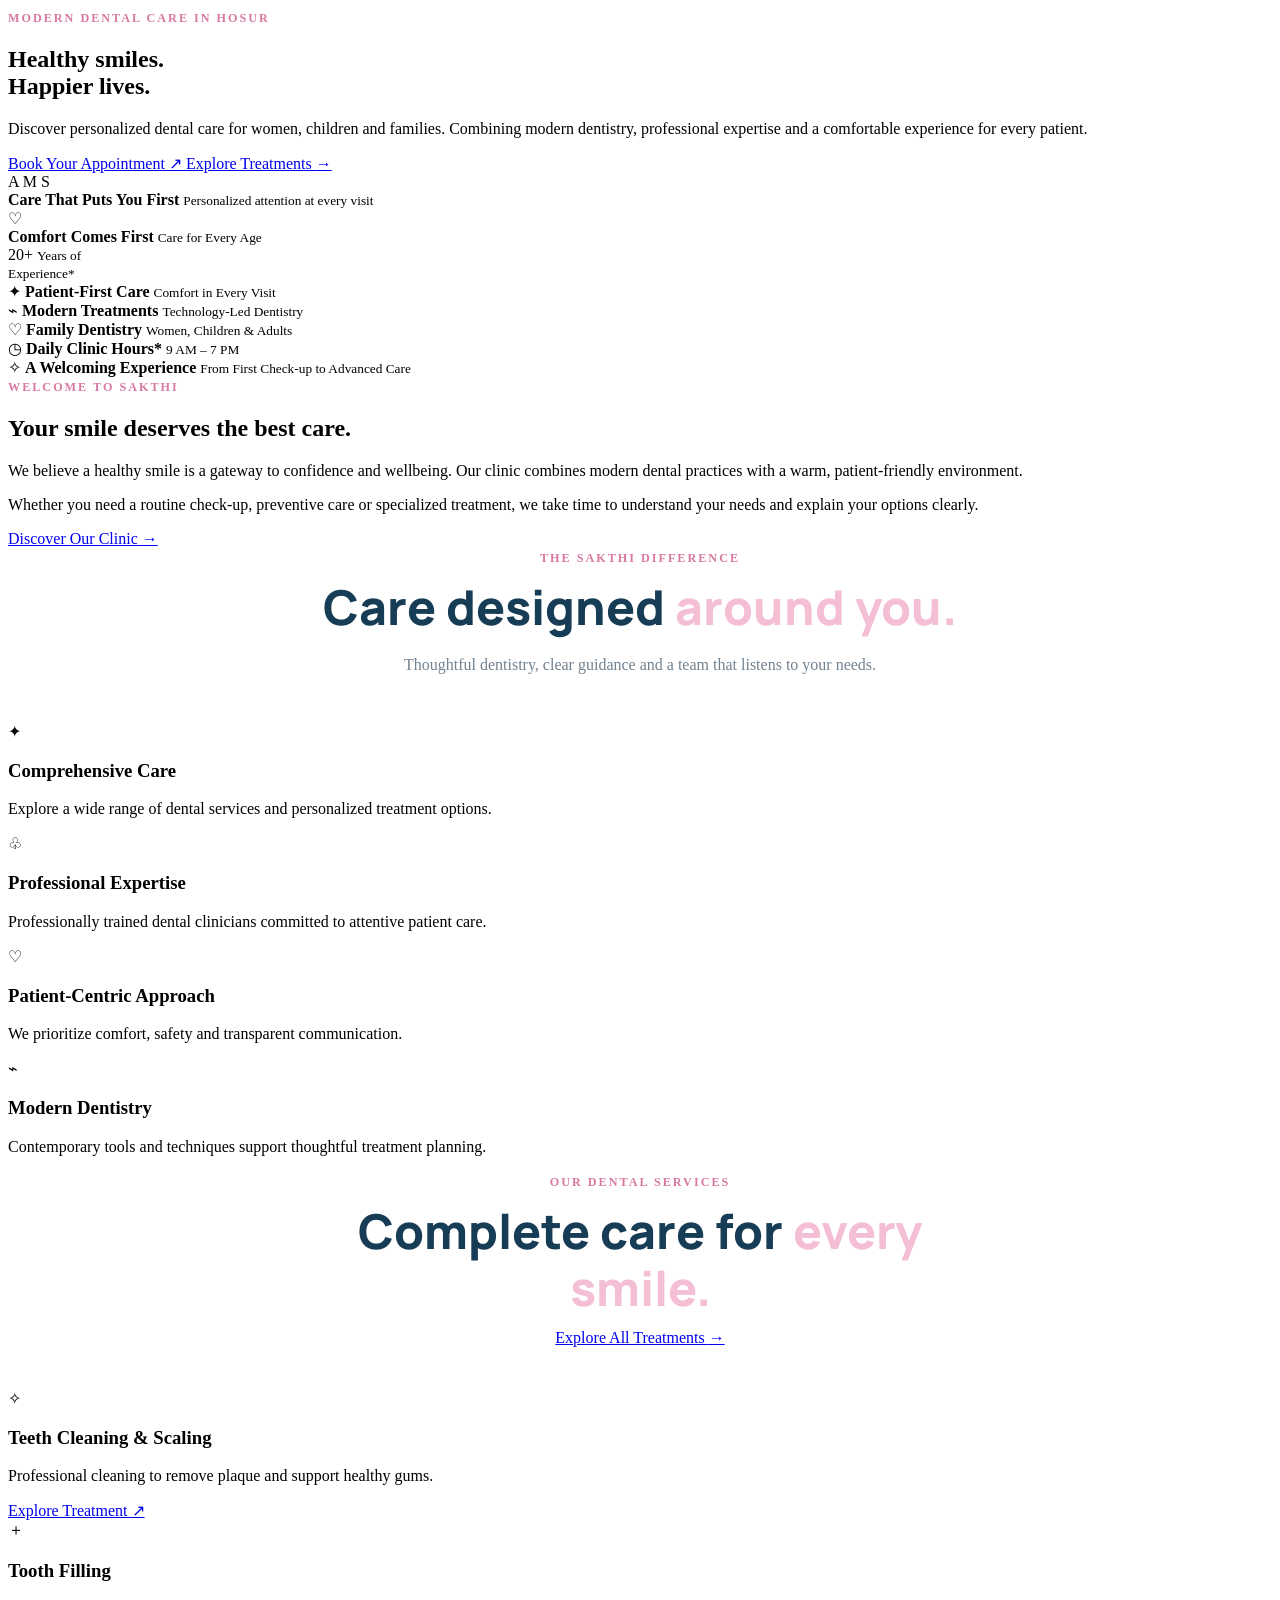
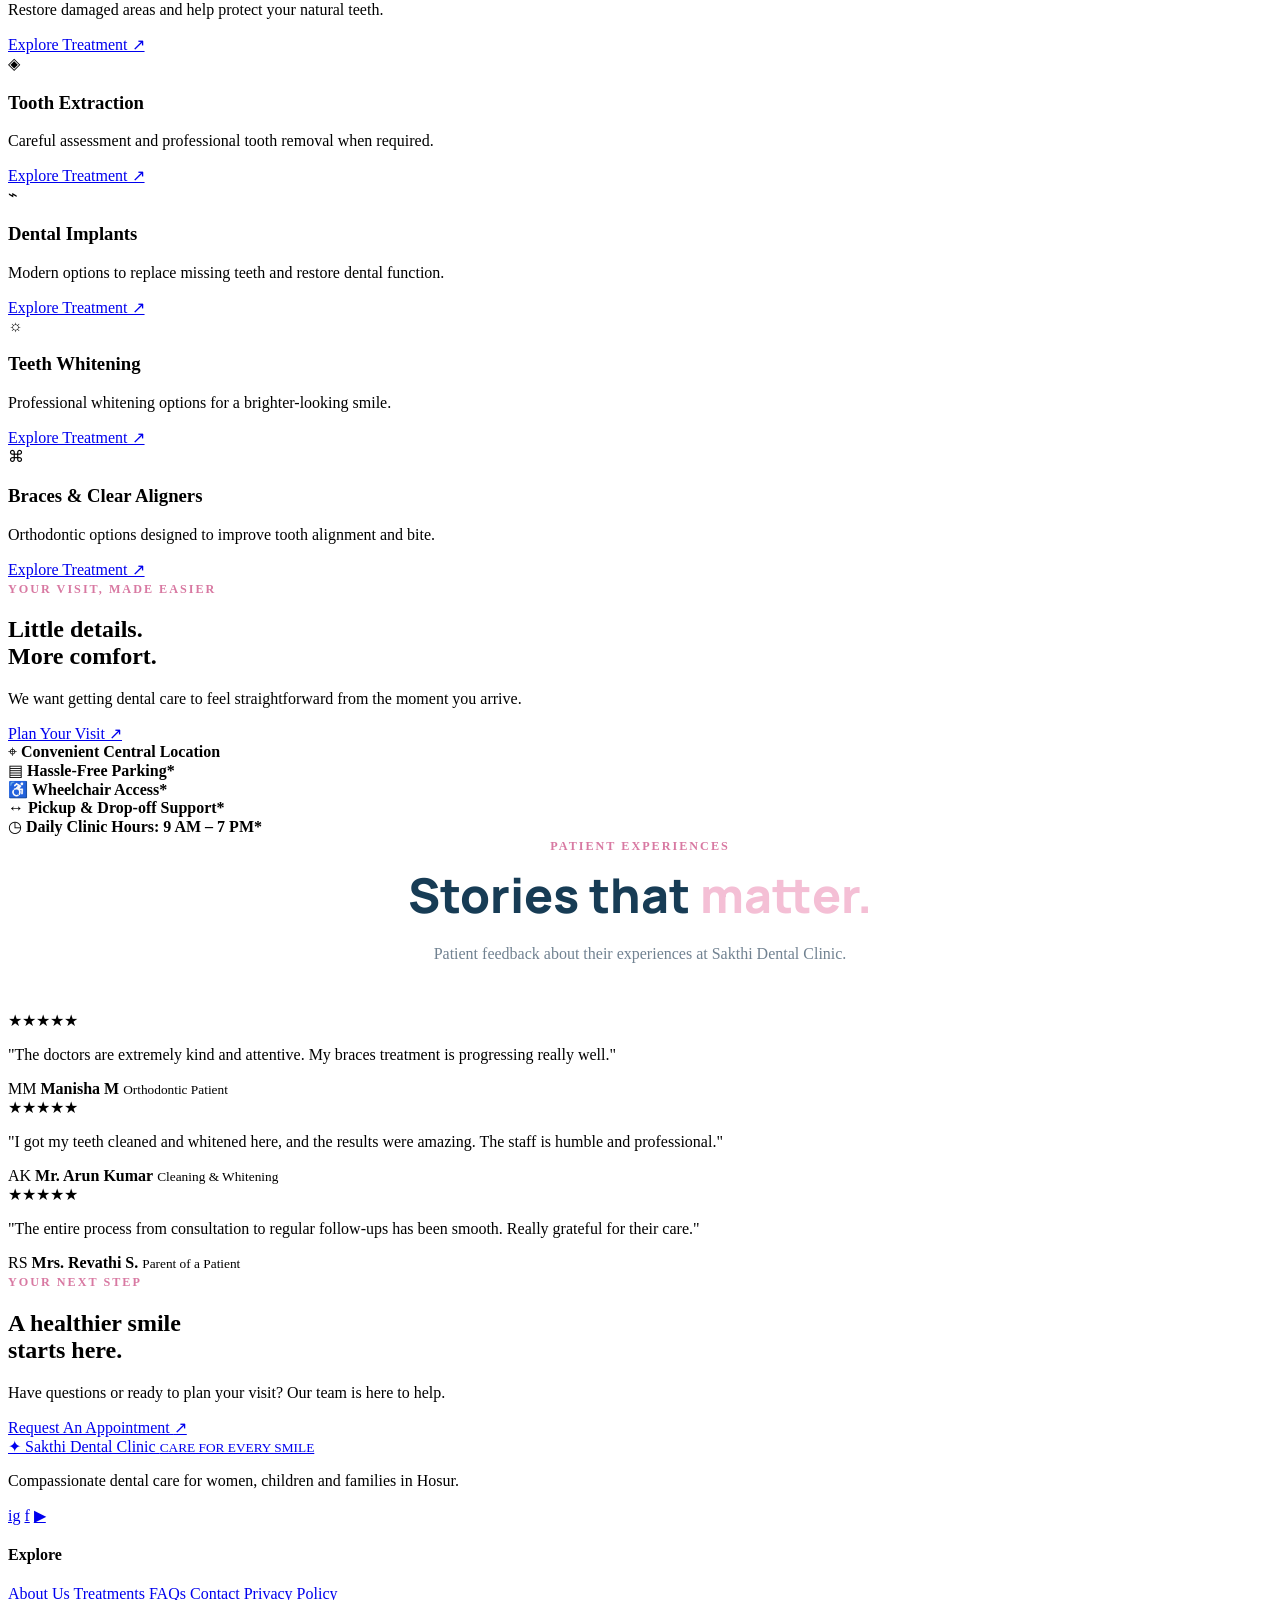
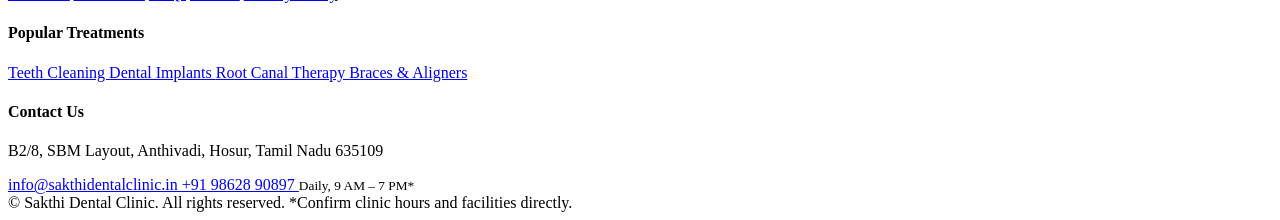
==== commit be64988f: "Enhance SEO and viewport settings in index.html Updated meta tags for SEO and added viewport setting" ====
--- a/index.html
+++ b/index.html
@@ -3,141 +3,64 @@
 <html lang="en">
 
 <head>
-    <link rel="stylesheet" href="css/style.css">
-<link rel="stylesheet" href="css/responsive.css">
-<link rel="stylesheet" href="css/animations.css">
-    <meta charset="UTF-8">
-
-    <meta name="viewport"
-          content="width=device-width, initial-scale=1.0">
-
-    <meta name="theme-color" content="#ffffff">
-
-    <meta name="description"
-          content="Discover compassionate, modern dental care at Sakthi Dental Clinic, Hosur. Explore dental treatments for women, children and families. Book your appointment today.">
-
-    <meta name="keywords"
-          content="Sakthi Dental Clinic, Dentist in Hosur, Dental Clinic Hosur, Dental Implants, Braces, Teeth Whitening">
-
-    <meta name="author" content="Sakthi Dental Clinic">
-
-    <meta name="robots" content="index, follow">
-
-    <!-- Open Graph SEO -->
-    <meta property="og:type" content="website">
-    <meta property="og:title"
-          content="Sakthi Dental Clinic | Care for Every Smile">
-    <meta property="og:description"
-          content="Modern, compassionate dental care for every smile in Hosur.">
-    <meta property="og:image"
-          content="assets/images/clinic-preview.jpg">
-
-    <title>Sakthi Dental Clinic | Premium Dental Care in Hosur</title>
-
-    <!-- Performance Optimization -->
-<link rel="stylesheet" href="css/style.css">
-<script src="js/script.js" defer></script>
-    <!-- Premium Typography -->
-    <link href="https://fonts.googleapis.com/css2?family=DM+Sans:wght@400;500;600;700;800&family=Manrope:wght@400;500;600;700;800&display=swap"
-          rel="stylesheet">
-
-    <!-- Main Stylesheet -->
-    <link rel="stylesheet" href="css/style.css">
-
-    <!-- Structured Data for Local SEO -->
-    <script type="application/ld+json">
-    {
-      "@context": "https://schema.org",
-      "@type": "Dentist",
-      "name": "Sakthi Dental Clinic",
-      "description": "Compassionate dental care for women, children and families.",
-      "address": {
-        "@type": "PostalAddress",
-        "streetAddress": "B2/8, SBM Layout, Anthivadi",
-        "addressLocality": "Hosur",
-        "addressRegion": "Tamil Nadu",
-        "postalCode": "635109",
-        "addressCountry": "IN"
-      },
-      "telephone": "+919862890897",
-      "email": "info@sakthidentalclinic.in"
-    }
-    </script>
-
-    <!-- Main JavaScript -->
-    <script src="js/script.js" defer></script>
-
+ 
+<head>
+  <meta charset="UTF-8">
+  <meta name="viewport" content="width=device-width, initial-scale=1.0">
+  <meta name="theme-color" content="#ffffff">
+
+  <meta name="description"
+    content="Discover compassionate, modern dental care at Sakthi Dental Clinic, Hosur. Explore dental treatments for women, children and families.">
+
+  <meta name="keywords"
+    content="Sakthi Dental Clinic, Dentist in Hosur, Dental Clinic Hosur, Dental Implants, Braces, Teeth Whitening">
+
+  <meta name="author" content="Sakthi Dental Clinic">
+  <meta name="robots" content="index, follow">
+
+  <meta property="og:type" content="website">
+  <meta property="og:title" content="Sakthi Dental Clinic | Care for Every Smile">
+  <meta property="og:description"
+    content="Modern, compassionate dental care for every smile in Hosur.">
+  <meta property="og:image" content="assets/images/clinic-preview.jpg">
+
+  <title>Sakthi Dental Clinic | Premium Dental Care in Hosur</title>
+
+  <!-- Google Fonts -->
+  <link rel="preconnect" href="https://fonts.googleapis.com">
+  <link rel="preconnect" href="https://fonts.gstatic.com" crossorigin>
+  <link href="https://fonts.googleapis.com/css2?family=DM+Sans:wght@400;500;600;700;800&family=Manrope:wght@400;500;600;700;800&display=swap"
+    rel="stylesheet">
+
+  <!-- Website CSS -->
+  <link rel="stylesheet" href="css/style.css">
+  <link rel="stylesheet" href="css/responsive.css">
+  <link rel="stylesheet" href="css/animations.css">
+
+  <!-- Website JavaScript -->
+  <script src="js/script.js" defer></script>
+
+  <!-- Local Business Structured Data -->
+  <script type="application/ld+json">
+  {
+    "@context": "https://schema.org",
+    "@type": "Dentist",
+    "name": "Sakthi Dental Clinic",
+    "description": "Dental care for women, children and families.",
+    "address": {
+      "@type": "PostalAddress",
+      "streetAddress": "B2/8, SBM Layout, Anthivadi",
+      "addressLocality": "Hosur",
+      "addressRegion": "Tamil Nadu",
+      "postalCode": "635109",
+      "addressCountry": "IN"
+    },
+    "telephone": "+919862890897",
+    "email": "info@sakthidentalclinic.in"
+  }
+  </script>
 </head>
 
-<body>
-
-<!-- Accessibility -->
-<a href="#main-content" class="skip-link">
-    Skip to main content
-</a>
-
-<!-- ================= HEADER ================= -->
-
-<header class="site-header" id="header">
-
-    <div class="container nav-wrap">
-
-        <a href="index.html"
-           class="brand"
-           aria-label="Sakthi Dental Clinic Home">
-
-            <span class="brand-mark">✦</span>
-
-            <span>
-                Sakthi Dental Clinic
-                <small>CARE FOR EVERY SMILE</small>
-            </span>
-
-        </a>
-
-        <button
-            class="menu-toggle"
-            type="button"
-            aria-label="Open navigation menu"
-            aria-expanded="false"
-            aria-controls="primary-navigation">
-
-            <span></span>
-            <span></span>
-            <span></span>
-
-        </button>
-
-        <nav class="nav-links"
-             id="primary-navigation"
-             aria-label="Main navigation">
-
-            <a href="index.html" class="active">Home</a>
-
-            <a href="about.html">About</a>
-
-            <a href="treatments.html">Treatments</a>
-
-            <a href="faq.html">FAQs</a>
-
-            <a href="contact.html">Contact</a>
-
-            <a class="btn btn-small"
-               href="contact.html#contact-form">
-
-                Book Appointment
-                <span>↗</span>
-
-            </a>
-
-        </nav>
-
-    </div>
-
-</header>
-
-
-<main id="main-content">
 
 <!-- ================= HERO SECTION ================= -->
 
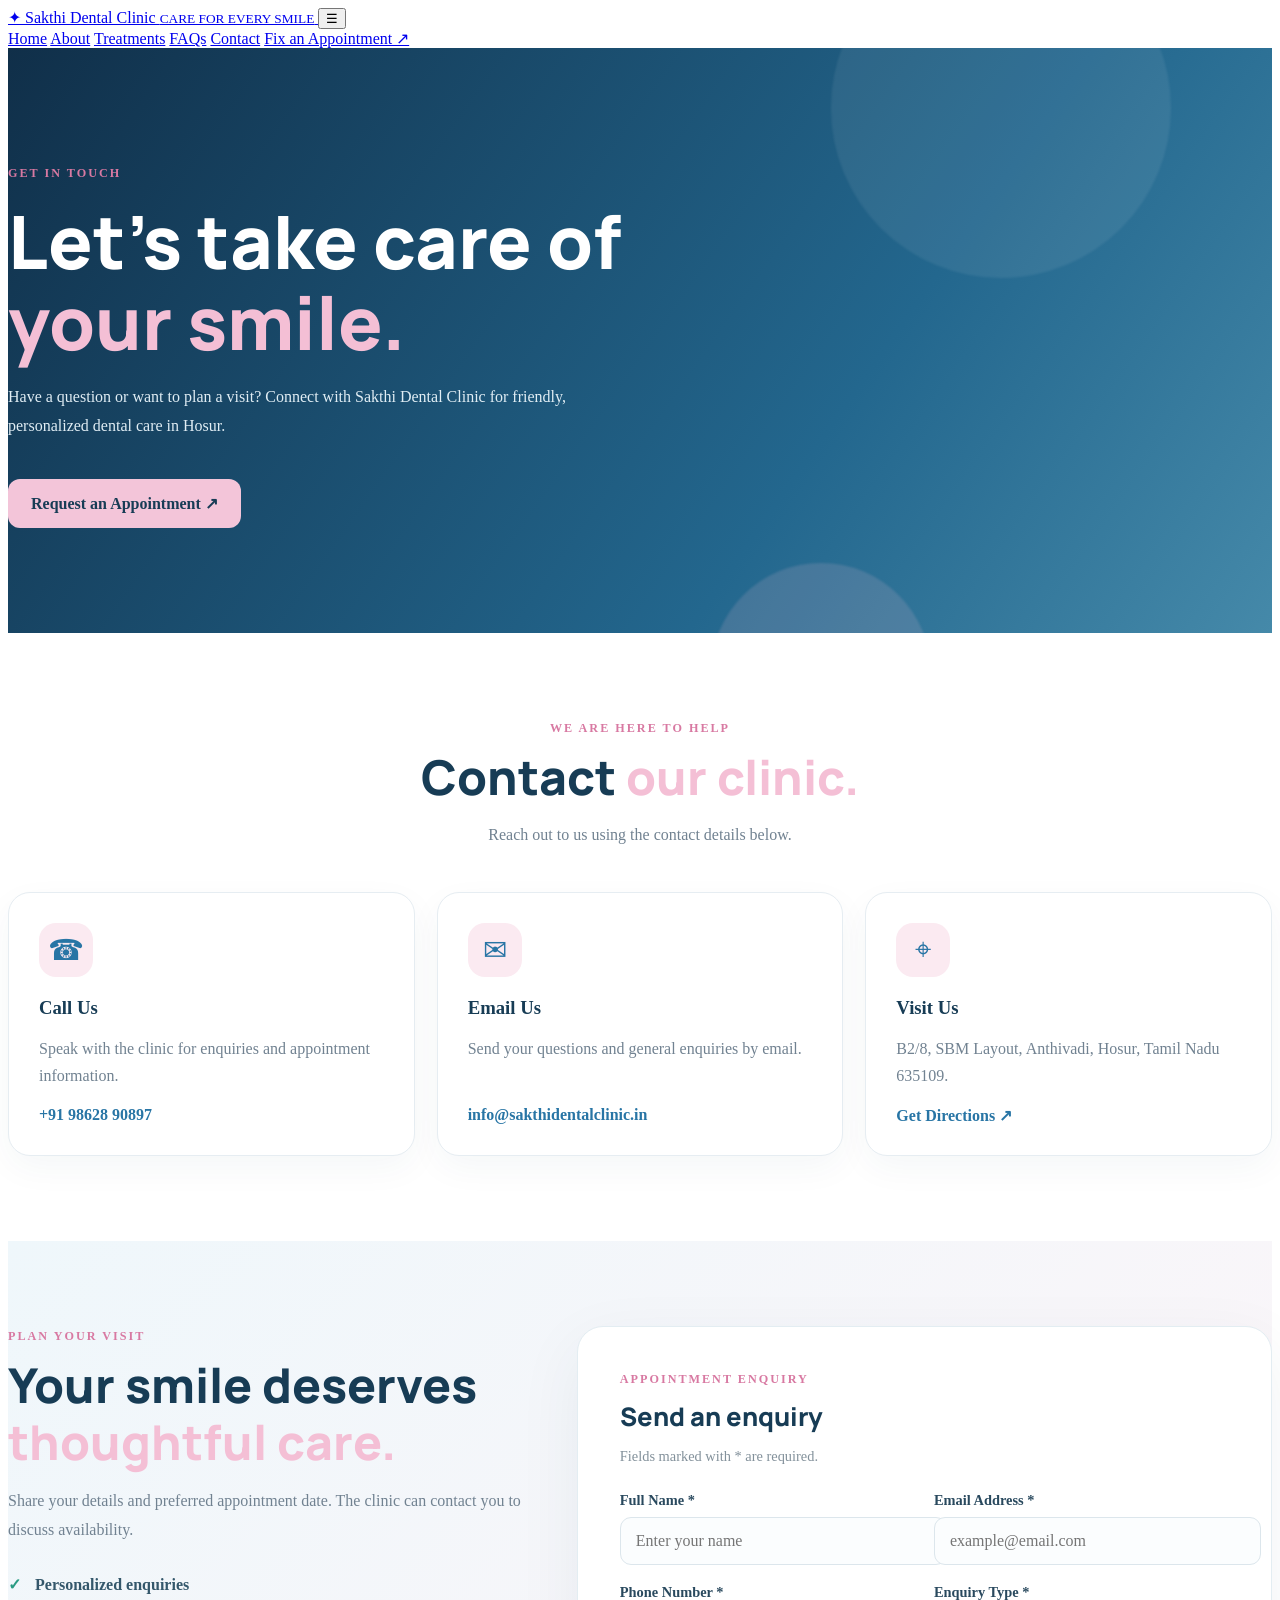
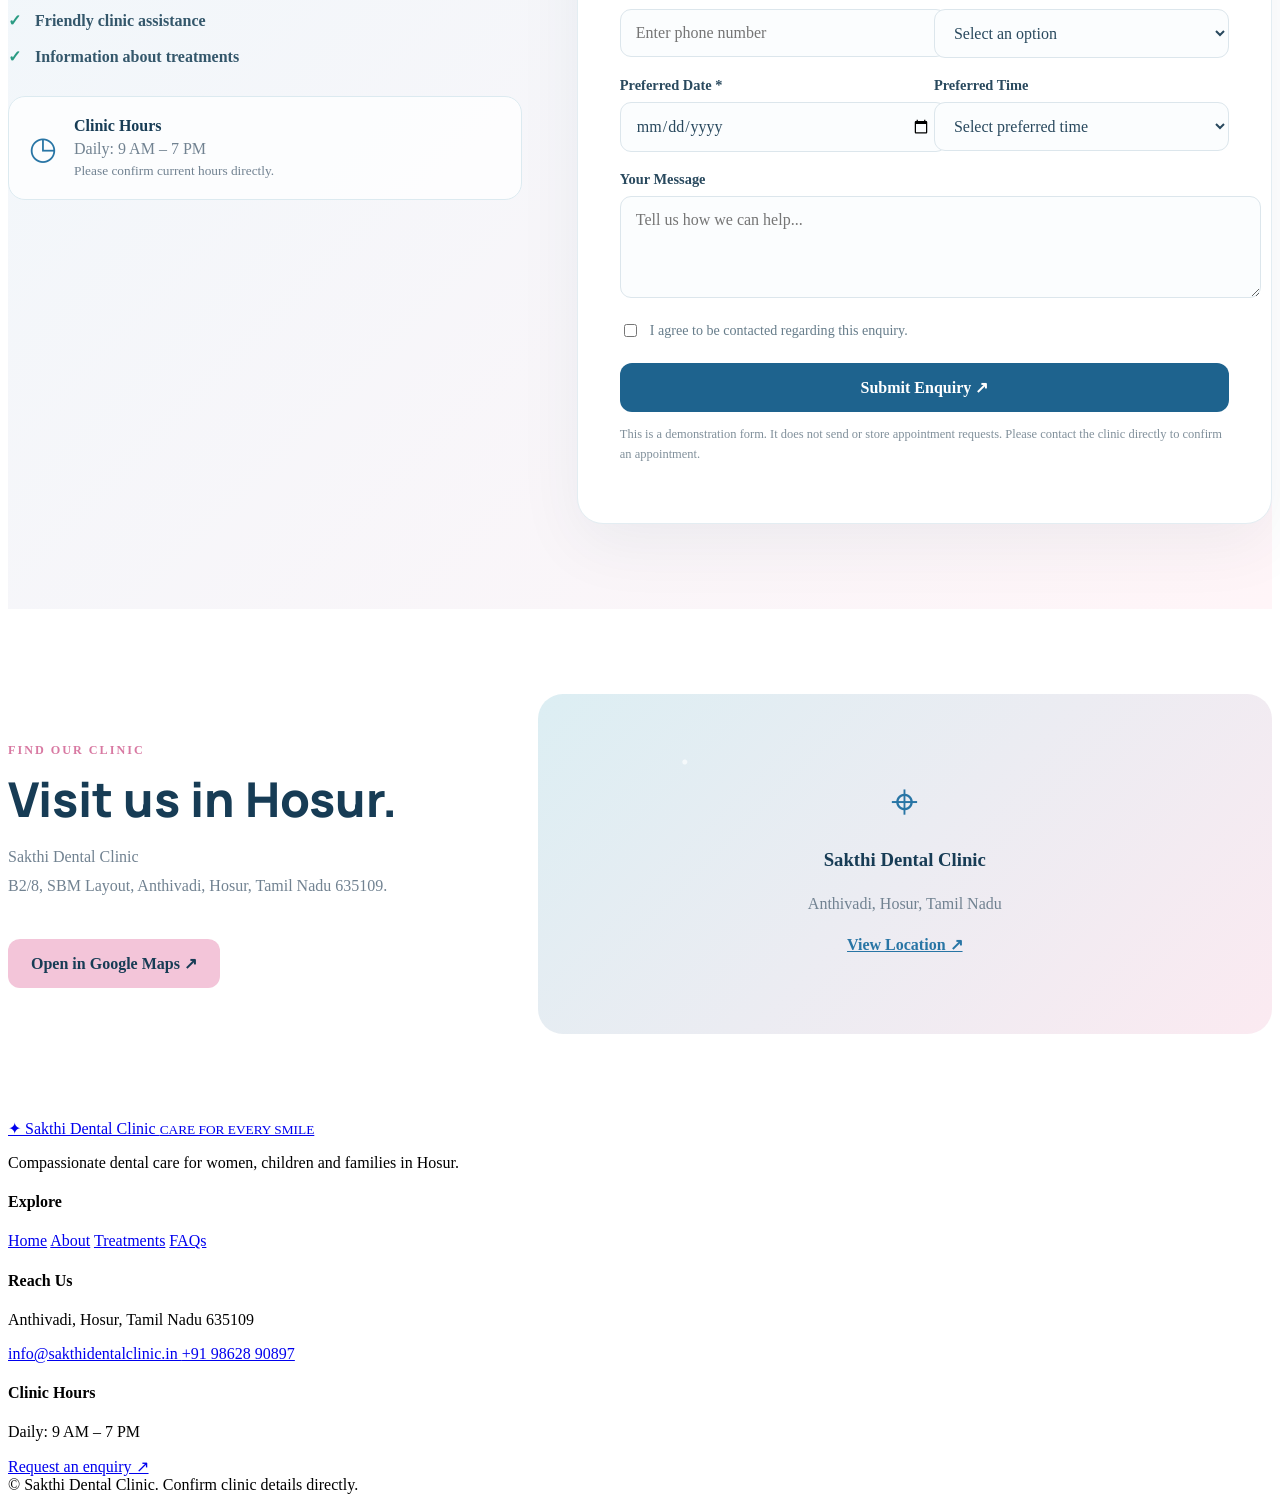
==== commit 1f231ba0: "Revise meta tags and contact details in index.html Updated meta tags for description and theme color" ====
--- a/index.html
+++ b/index.html
@@ -1,879 +1,344 @@
 
 <!DOCTYPE html>
 <html lang="en">
-
-<head>
- 
 <head>
   <meta charset="UTF-8">
   <meta name="viewport" content="width=device-width, initial-scale=1.0">
-  <meta name="theme-color" content="#ffffff">
-
-  <meta name="description"
-    content="Discover compassionate, modern dental care at Sakthi Dental Clinic, Hosur. Explore dental treatments for women, children and families.">
-
-  <meta name="keywords"
-    content="Sakthi Dental Clinic, Dentist in Hosur, Dental Clinic Hosur, Dental Implants, Braces, Teeth Whitening">
-
-  <meta name="author" content="Sakthi Dental Clinic">
-  <meta name="robots" content="index, follow">
-
-  <meta property="og:type" content="website">
-  <meta property="og:title" content="Sakthi Dental Clinic | Care for Every Smile">
-  <meta property="og:description"
-    content="Modern, compassionate dental care for every smile in Hosur.">
-  <meta property="og:image" content="assets/images/clinic-preview.jpg">
-
-  <title>Sakthi Dental Clinic | Premium Dental Care in Hosur</title>
-
-  <!-- Google Fonts -->
+
+  <meta name="description" content="Contact Sakthi Dental Clinic in Hosur to enquire about dental treatments and appointments.">
+  <meta name="theme-color" content="#18384f">
+
+  <title>Contact Us | Sakthi Dental Clinic</title>
+
   <link rel="preconnect" href="https://fonts.googleapis.com">
   <link rel="preconnect" href="https://fonts.gstatic.com" crossorigin>
-  <link href="https://fonts.googleapis.com/css2?family=DM+Sans:wght@400;500;600;700;800&family=Manrope:wght@400;500;600;700;800&display=swap"
-    rel="stylesheet">
-
-  <!-- Website CSS -->
+
+  <link href="https://fonts.googleapis.com/css2?family=DM+Sans:wght@400;500;600;700&family=Manrope:wght@400;500;600;700;800&display=swap" rel="stylesheet">
+
   <link rel="stylesheet" href="css/style.css">
-  <link rel="stylesheet" href="css/responsive.css">
-  <link rel="stylesheet" href="css/animations.css">
-
-  <!-- Website JavaScript -->
   <script src="js/script.js" defer></script>
-
-  <!-- Local Business Structured Data -->
-  <script type="application/ld+json">
-  {
-    "@context": "https://schema.org",
-    "@type": "Dentist",
-    "name": "Sakthi Dental Clinic",
-    "description": "Dental care for women, children and families.",
-    "address": {
-      "@type": "PostalAddress",
-      "streetAddress": "B2/8, SBM Layout, Anthivadi",
-      "addressLocality": "Hosur",
-      "addressRegion": "Tamil Nadu",
-      "postalCode": "635109",
-      "addressCountry": "IN"
-    },
-    "telephone": "+919862890897",
-    "email": "info@sakthidentalclinic.in"
-  }
-  </script>
 </head>
 
-
-<!-- ================= HERO SECTION ================= -->
-
-<section class="hero">
-
-    <div class="container hero-grid">
-
-        <div class="hero-copy">
-
-            <span class="eyebrow">
-                <span class="eyebrow-dot"></span>
-                MODERN DENTAL CARE IN HOSUR
+<body>
+
+<header class="site-header">
+  <div class="container nav-wrap">
+
+    <a class="brand" href="index.html">
+      <span class="brand-mark">✦</span>
+      <span>
+        Sakthi Dental Clinic
+        <small>CARE FOR EVERY SMILE</small>
+      </span>
+    </a>
+
+    <button class="menu-toggle"
+      aria-label="Toggle navigation"
+      aria-expanded="false"
+      aria-controls="main-navigation">
+      ☰
+    </button>
+
+    <nav class="nav-links" id="main-navigation">
+      <a href="index.html">Home</a>
+      <a href="about.html">About</a>
+      <a href="treatments.html">Treatments</a>
+      <a href="faq.html">FAQs</a>
+      <a class="active" href="contact.html" aria-current="page">Contact</a>
+      <a class="btn btn-small" href="#contact-form">
+        Fix an Appointment ↗
+      </a>
+    </nav>
+
+  </div>
+</header>
+
+<main>
+
+  <!-- CONTACT HERO -->
+  <section class="contact-hero">
+    <div class="hero-orb orb-one"></div>
+    <div class="hero-orb orb-two"></div>
+
+    <div class="container contact-hero-content">
+      <span class="eyebrow">GET IN TOUCH</span>
+
+      <h1>
+        Let's take care of
+        <span>your smile.</span>
+      </h1>
+
+      <p>
+        Have a question or want to plan a visit?
+        Connect with Sakthi Dental Clinic for friendly,
+        personalized dental care in Hosur.
+      </p>
+
+      <a href="#contact-form" class="primary-btn">
+        Request an Appointment ↗
+      </a>
+    </div>
+  </section>
+
+  <!-- CONTACT DETAILS -->
+  <section class="contact-section">
+    <div class="container">
+
+      <div class="section-heading">
+        <span class="eyebrow">WE ARE HERE TO HELP</span>
+        <h2>Contact <span>our clinic.</span></h2>
+        <p>
+          Reach out to us using the contact details below.
+        </p>
+      </div>
+
+      <div class="contact-cards">
+
+        <article class="contact-card">
+          <div class="contact-card-icon">☎</div>
+          <h3>Call Us</h3>
+          <p>Speak with the clinic for enquiries and appointment information.</p>
+          <a href="tel:+919862890897">+91 98628 90897</a>
+        </article>
+
+        <article class="contact-card">
+          <div class="contact-card-icon">✉</div>
+          <h3>Email Us</h3>
+          <p>Send your questions and general enquiries by email.</p>
+          <a href="mailto:info@sakthidentalclinic.in">
+            info@sakthidentalclinic.in
+          </a>
+        </article>
+
+        <article class="contact-card">
+          <div class="contact-card-icon">⌖</div>
+          <h3>Visit Us</h3>
+          <p>B2/8, SBM Layout, Anthivadi, Hosur, Tamil Nadu 635109.</p>
+          <a href="https://www.google.com/maps/search/?api=1&query=B2%2F8%2C+SBM+Layout%2C+Anthivadi%2C+Hosur%2C+Tamil+Nadu+635109"
+             target="_blank" rel="noopener noreferrer">
+            Get Directions ↗
+          </a>
+        </article>
+
+      </div>
+    </div>
+  </section>
+
+  <!-- APPOINTMENT FORM -->
+  <section class="appointment-section" id="contact-form">
+    <div class="container appointment-layout">
+
+      <div class="appointment-intro">
+        <span class="eyebrow">PLAN YOUR VISIT</span>
+
+        <h2>
+          Your smile deserves
+          <span>thoughtful care.</span>
+        </h2>
+
+        <p>
+          Share your details and preferred appointment date.
+          The clinic can contact you to discuss availability.
+        </p>
+
+        <div class="appointment-points">
+          <div><span>✓</span> Personalized enquiries</div>
+          <div><span>✓</span> Friendly clinic assistance</div>
+          <div><span>✓</span> Information about treatments</div>
+        </div>
+
+        <div class="hours-card">
+          <div class="hours-icon">◷</div>
+          <div>
+            <strong>Clinic Hours</strong>
+            <p>Daily: 9 AM – 7 PM</p>
+            <small>Please confirm current hours directly.</small>
+          </div>
+        </div>
+      </div>
+
+      <div class="appointment-form-card">
+
+        <div class="form-heading">
+          <span class="eyebrow">APPOINTMENT ENQUIRY</span>
+          <h3>Send an enquiry</h3>
+          <p>Fields marked with * are required.</p>
+        </div>
+
+        <form id="clinic-contact-form">
+
+          <div class="form-grid">
+
+            <div class="form-group">
+              <label for="name">Full Name *</label>
+              <input type="text" id="name" name="name"
+                placeholder="Enter your name" required
+                maxlength="80" autocomplete="name">
+            </div>
+
+            <div class="form-group">
+              <label for="email">Email Address *</label>
+              <input type="email" id="email" name="email"
+                placeholder="example@email.com" required
+                autocomplete="email">
+            </div>
+
+            <div class="form-group">
+              <label for="phone">Phone Number *</label>
+              <input type="tel" id="phone" name="phone"
+                placeholder="Enter phone number"
+                pattern="[0-9+\-\s()]{7,20}"
+                required autocomplete="tel">
+            </div>
+
+            <div class="form-group">
+              <label for="topic">Enquiry Type *</label>
+              <select id="topic" name="topic" required>
+                <option value="">Select an option</option>
+                <option value="General Consultation">General Consultation</option>
+                <option value="Dental Implants">Dental Implants</option>
+                <option value="Orthodontics">Orthodontics</option>
+                <option value="Cosmetic Dentistry">Cosmetic Dentistry</option>
+                <option value="Other Treatment">Other Treatment</option>
+              </select>
+            </div>
+
+            <div class="form-group">
+              <label for="date">Preferred Date *</label>
+              <input type="date" id="date" name="date" required>
+            </div>
+
+            <div class="form-group">
+              <label for="time">Preferred Time</label>
+              <select id="time" name="time">
+                <option value="">Select preferred time</option>
+                <option value="Morning">Morning</option>
+                <option value="Afternoon">Afternoon</option>
+                <option value="Evening">Evening</option>
+              </select>
+            </div>
+
+            <div class="form-group full-width">
+              <label for="message">Your Message</label>
+              <textarea id="message" name="message"
+                rows="4" maxlength="1000"
+                placeholder="Tell us how we can help..."></textarea>
+            </div>
+
+          </div>
+
+          <label class="consent-row">
+            <input type="checkbox" id="consent" required>
+            <span>
+              I agree to be contacted regarding this enquiry.
             </span>
-
-            <h1>
-                Healthy smiles.
-                <br>
-                <span>Happier lives.</span>
-            </h1>
-
-            <p class="hero-lead">
-
-                Discover personalized dental care for
-                women, children and families.
-
-                Combining modern dentistry, professional
-                expertise and a comfortable experience
-                for every patient.
-
-            </p>
-
-            <div class="hero-actions">
-
-                <a href="contact.html#contact-form"
-                   class="btn">
-
-                    Book Your Appointment
-                    <span>↗</span>
-
-                </a>
-
-                <a href="treatments.html"
-                   class="text-link">
-
-                    Explore Treatments
-                    <span>→</span>
-
-                </a>
-
-            </div>
-
-            <div class="hero-proof">
-
-                <div class="proof-avatars">
-
-                    <span>A</span>
-                    <span>M</span>
-                    <span>S</span>
-
-                </div>
-
-                <div>
-
-                    <strong>Care That Puts You First</strong>
-
-                    <small>
-                        Personalized attention at every visit
-                    </small>
-
-                </div>
-
-            </div>
-
+          </label>
+
+          <button type="submit" class="submit-btn">
+            Submit Enquiry ↗
+          </button>
+
+          <p class="form-note">
+            This is a demonstration form. It does not send or store
+            appointment requests. Please contact the clinic directly
+            to confirm an appointment.
+          </p>
+
+          <p id="form-status" class="form-status"
+             role="status" aria-live="polite"></p>
+
+        </form>
+      </div>
+
+    </div>
+  </section>
+
+  <!-- LOCATION -->
+  <section class="location-section">
+    <div class="container location-layout">
+
+      <div>
+        <span class="eyebrow">FIND OUR CLINIC</span>
+        <h2>Visit us in <span>Hosur.</span></h2>
+
+        <p>
+          Sakthi Dental Clinic
+          <br>
+          B2/8, SBM Layout, Anthivadi,
+          Hosur, Tamil Nadu 635109.
+        </p>
+
+        <a class="primary-btn"
+          href="https://www.google.com/maps/search/?api=1&query=B2%2F8%2C+SBM+Layout%2C+Anthivadi%2C+Hosur%2C+Tamil+Nadu+635109"
+          target="_blank" rel="noopener noreferrer">
+          Open in Google Maps ↗
+        </a>
+      </div>
+
+      <div class="map-card">
+        <div class="map-placeholder">
+          <div class="map-pin">⌖</div>
+          <h3>Sakthi Dental Clinic</h3>
+          <p>Anthivadi, Hosur, Tamil Nadu</p>
+          <a href="https://www.google.com/maps/search/?api=1&query=B2%2F8%2C+SBM+Layout%2C+Anthivadi%2C+Hosur%2C+Tamil+Nadu+635109"
+             target="_blank" rel="noopener noreferrer">
+            View Location ↗
+          </a>
         </div>
-
-
-        <div class="hero-visual">
-
-            <div class="hero-image"
-                 role="img"
-                 aria-label="Dental care and patient consultation">
-            </div>
-
-            <div class="floating-card">
-
-                <span class="float-icon">♡</span>
-
-                <div>
-
-                    <strong>Comfort Comes First</strong>
-
-                    <small>Care for Every Age</small>
-
-                </div>
-
-            </div>
-
-            <div class="hero-sticker">
-
-                <span>20+</span>
-
-                <small>
-                    Years of
-                    <br>
-                    Experience*
-                </small>
-
-            </div>
-
-        </div>
-
-    </div>
-
-</section>
-
-
-<!-- ================= TRUST SECTION ================= -->
-
-<section class="trust-strip"
-         aria-label="Our clinic highlights">
-
-    <div class="container trust-grid">
-
-        <div>
-            <span class="trust-icon">✦</span>
-            <span>
-                <strong>Patient-First Care</strong>
-                <small>Comfort in Every Visit</small>
-            </span>
-        </div>
-
-        <div>
-            <span class="trust-icon">⌁</span>
-            <span>
-                <strong>Modern Treatments</strong>
-                <small>Technology-Led Dentistry</small>
-            </span>
-        </div>
-
-        <div>
-            <span class="trust-icon">♡</span>
-            <span>
-                <strong>Family Dentistry</strong>
-                <small>Women, Children & Adults</small>
-            </span>
-        </div>
-
-        <div>
-            <span class="trust-icon">◷</span>
-            <span>
-                <strong>Daily Clinic Hours*</strong>
-                <small>9 AM – 7 PM</small>
-            </span>
-        </div>
-
-    </div>
-
-</section>
-
-
-<!-- ================= ABOUT SECTION ================= -->
-
-<section class="section section-soft">
-
-    <div class="container split-grid">
-
-        <div class="section-image image-doctor">
-
-            <div class="image-note">
-
-                <span class="note-icon">✧</span>
-
-                <span>
-                    <strong>A Welcoming Experience</strong>
-
-                    <small>
-                        From First Check-up to Advanced Care
-                    </small>
-                </span>
-
-            </div>
-
-        </div>
-
-
-        <div class="section-copy">
-
-            <span class="eyebrow">
-                WELCOME TO SAKTHI
-            </span>
-
-            <h2>
-                Your smile deserves
-                <span>the best care.</span>
-            </h2>
-
-            <p>
-                We believe a healthy smile is a gateway
-                to confidence and wellbeing.
-
-                Our clinic combines modern dental practices
-                with a warm, patient-friendly environment.
-            </p>
-
-            <p>
-                Whether you need a routine check-up,
-                preventive care or specialized treatment,
-                we take time to understand your needs
-                and explain your options clearly.
-            </p>
-
-            <a href="about.html" class="text-link">
-
-                Discover Our Clinic
-                <span>→</span>
-
-            </a>
-
-        </div>
-
-    </div>
-
-</section>
-
-
-<!-- ================= FEATURES ================= -->
-
-<section class="section">
-
-    <div class="container">
-
-        <div class="section-heading">
-
-            <div>
-
-                <span class="eyebrow">
-                    THE SAKTHI DIFFERENCE
-                </span>
-
-                <h2>
-                    Care designed
-                    <span>around you.</span>
-                </h2>
-
-            </div>
-
-            <p>
-                Thoughtful dentistry, clear guidance
-                and a team that listens to your needs.
-            </p>
-
-        </div>
-
-
-        <div class="feature-grid">
-
-            <article class="feature-card">
-
-                <span class="feature-icon pink">✦</span>
-
-                <h3>Comprehensive Care</h3>
-
-                <p>
-                    Explore a wide range of dental services
-                    and personalized treatment options.
-                </p>
-
-            </article>
-
-
-            <article class="feature-card">
-
-                <span class="feature-icon blue">♧</span>
-
-                <h3>Professional Expertise</h3>
-
-                <p>
-                    Professionally trained dental clinicians
-                    committed to attentive patient care.
-                </p>
-
-            </article>
-
-
-            <article class="feature-card">
-
-                <span class="feature-icon lavender">♡</span>
-
-                <h3>Patient-Centric Approach</h3>
-
-                <p>
-                    We prioritize comfort, safety and
-                    transparent communication.
-                </p>
-
-            </article>
-
-
-            <article class="feature-card">
-
-                <span class="feature-icon mint">⌁</span>
-
-                <h3>Modern Dentistry</h3>
-
-                <p>
-                    Contemporary tools and techniques
-                    support thoughtful treatment planning.
-                </p>
-
-            </article>
-
-        </div>
-
-    </div>
-
-</section>
-
-
-<!-- ================= TREATMENTS ================= -->
-
-<section class="section treatment-section">
-
-    <div class="container">
-
-        <div class="section-heading">
-
-            <div>
-
-                <span class="eyebrow">
-                    OUR DENTAL SERVICES
-                </span>
-
-                <h2>
-                    Complete care for
-                    <span>every smile.</span>
-                </h2>
-
-            </div>
-
-            <a href="treatments.html" class="text-link">
-
-                Explore All Treatments
-                <span>→</span>
-
-            </a>
-
-        </div>
-
-
-        <div class="treatment-grid">
-
-            <article class="treatment-card">
-
-                <span class="treatment-icon">✧</span>
-
-                <h3>Teeth Cleaning & Scaling</h3>
-
-                <p>
-                    Professional cleaning to remove plaque
-                    and support healthy gums.
-                </p>
-
-                <a href="treatments.html#cleaning">
-                    Explore Treatment ↗
-                </a>
-
-            </article>
-
-
-            <article class="treatment-card">
-
-                <span class="treatment-icon">＋</span>
-
-                <h3>Tooth Filling</h3>
-
-                <p>
-                    Restore damaged areas and help
-                    protect your natural teeth.
-                </p>
-
-                <a href="treatments.html#filling">
-                    Explore Treatment ↗
-                </a>
-
-            </article>
-
-
-            <article class="treatment-card">
-
-                <span class="treatment-icon">◈</span>
-
-                <h3>Tooth Extraction</h3>
-
-                <p>
-                    Careful assessment and professional
-                    tooth removal when required.
-                </p>
-
-                <a href="treatments.html#extraction">
-                    Explore Treatment ↗
-                </a>
-
-            </article>
-
-
-            <article class="treatment-card">
-
-                <span class="treatment-icon">⌁</span>
-
-                <h3>Dental Implants</h3>
-
-                <p>
-                    Modern options to replace missing teeth
-                    and restore dental function.
-                </p>
-
-                <a href="treatments.html#implants">
-                    Explore Treatment ↗
-                </a>
-
-            </article>
-
-
-            <article class="treatment-card">
-
-                <span class="treatment-icon">☼</span>
-
-                <h3>Teeth Whitening</h3>
-
-                <p>
-                    Professional whitening options
-                    for a brighter-looking smile.
-                </p>
-
-                <a href="treatments.html#whitening">
-                    Explore Treatment ↗
-                </a>
-
-            </article>
-
-
-            <article class="treatment-card">
-
-                <span class="treatment-icon">⌘</span>
-
-                <h3>Braces & Clear Aligners</h3>
-
-                <p>
-                    Orthodontic options designed to improve
-                    tooth alignment and bite.
-                </p>
-
-                <a href="treatments.html#braces">
-                    Explore Treatment ↗
-                </a>
-
-            </article>
-
-        </div>
-
-    </div>
-
-</section>
-
-
-<!-- ================= PATIENT EXPERIENCE ================= -->
-
-<section class="section amenities-section">
-
-    <div class="container amenities-grid">
-
-        <div>
-
-            <span class="eyebrow">
-                YOUR VISIT, MADE EASIER
-            </span>
-
-            <h2>
-                Little details.
-                <br>
-                <span>More comfort.</span>
-            </h2>
-
-            <p>
-                We want getting dental care to feel
-                straightforward from the moment you arrive.
-            </p>
-
-            <a href="contact.html"
-               class="btn btn-outline">
-
-                Plan Your Visit
-                <span>↗</span>
-
-            </a>
-
-        </div>
-
-
-        <div class="amenity-list">
-
-            <div>
-                <span>⌖</span>
-                <strong>Convenient Central Location</strong>
-            </div>
-
-            <div>
-                <span>▤</span>
-                <strong>Hassle-Free Parking*</strong>
-            </div>
-
-            <div>
-                <span>♿</span>
-                <strong>Wheelchair Access*</strong>
-            </div>
-
-            <div>
-                <span>↔</span>
-                <strong>Pickup & Drop-off Support*</strong>
-            </div>
-
-            <div>
-                <span>◷</span>
-                <strong>Daily Clinic Hours: 9 AM – 7 PM*</strong>
-            </div>
-
-        </div>
-
-    </div>
-
-</section>
-
-
-<!-- ================= TESTIMONIALS ================= -->
-
-<section class="section testimonials-section">
-
-    <div class="container">
-
-        <div class="section-heading">
-
-            <div>
-
-                <span class="eyebrow">
-                    PATIENT EXPERIENCES
-                </span>
-
-                <h2>
-                    Stories that
-                    <span>matter.</span>
-                </h2>
-
-            </div>
-
-            <p>
-                Patient feedback about their experiences
-                at Sakthi Dental Clinic.
-            </p>
-
-        </div>
-
-
-        <div class="testimonial-grid">
-
-            <article class="testimonial-card">
-
-                <div class="stars"
-                     aria-label="5 out of 5 stars">
-                    ★★★★★
-                </div>
-
-                <p>
-                    "The doctors are extremely kind and
-                    attentive. My braces treatment is
-                    progressing really well."
-                </p>
-
-                <div class="person">
-
-                    <span class="person-avatar">MM</span>
-
-                    <span>
-                        <strong>Manisha M</strong>
-                        <small>Orthodontic Patient</small>
-                    </span>
-
-                </div>
-
-            </article>
-
-
-            <article class="testimonial-card">
-
-                <div class="stars"
-                     aria-label="5 out of 5 stars">
-                    ★★★★★
-                </div>
-
-                <p>
-                    "I got my teeth cleaned and whitened
-                    here, and the results were amazing.
-                    The staff is humble and professional."
-                </p>
-
-                <div class="person">
-
-                    <span class="person-avatar peach">AK</span>
-
-                    <span>
-                        <strong>Mr. Arun Kumar</strong>
-                        <small>Cleaning & Whitening</small>
-                    </span>
-
-                </div>
-
-            </article>
-
-
-            <article class="testimonial-card">
-
-                <div class="stars"
-                     aria-label="5 out of 5 stars">
-                    ★★★★★
-                </div>
-
-                <p>
-                    "The entire process from consultation
-                    to regular follow-ups has been smooth.
-                    Really grateful for their care."
-                </p>
-
-                <div class="person">
-
-                    <span class="person-avatar lilac">RS</span>
-
-                    <span>
-                        <strong>Mrs. Revathi S.</strong>
-                        <small>Parent of a Patient</small>
-                    </span>
-
-                </div>
-
-            </article>
-
-        </div>
-
-    </div>
-
-</section>
-
-
-<!-- ================= APPOINTMENT CTA ================= -->
-
-<section class="cta-band">
-
-    <div class="container cta-content">
-
-        <div>
-
-            <span class="eyebrow light">
-                YOUR NEXT STEP
-            </span>
-
-            <h2>
-                A healthier smile
-                <br>
-                starts here.
-            </h2>
-
-            <p>
-                Have questions or ready to plan your visit?
-                Our team is here to help.
-            </p>
-
-        </div>
-
-        <a href="contact.html#contact-form"
-           class="btn btn-white">
-
-            Request An Appointment
-            <span>↗</span>
-
-        </a>
-
-    </div>
-
-</section>
+      </div>
+
+    </div>
+  </section>
 
 </main>
 
-
-<!-- ================= FOOTER ================= -->
-
+<!-- FOOTER -->
 <footer class="site-footer">
-
-    <div class="container footer-grid">
-
-
-        <div class="footer-about">
-
-            <a href="index.html"
-               class="brand brand-light">
-
-                <span class="brand-mark">✦</span>
-
-                <span>
-                    Sakthi Dental Clinic
-                    <small>CARE FOR EVERY SMILE</small>
-                </span>
-
-            </a>
-
-            <p>
-                Compassionate dental care for women,
-                children and families in Hosur.
-            </p>
-
-            <div class="social-links">
-
-                <a href="#"
-                   aria-label="Instagram">ig</a>
-
-                <a href="#"
-                   aria-label="Facebook">f</a>
-
-                <a href="#"
-                   aria-label="YouTube">▶</a>
-
-            </div>
-
-        </div>
-
-
-        <div>
-
-            <h4>Explore</h4>
-
-            <a href="about.html">About Us</a>
-
-            <a href="treatments.html">Treatments</a>
-
-            <a href="faq.html">FAQs</a>
-
-            <a href="contact.html">Contact</a>
-
-            <a href="privacy.html">Privacy Policy</a>
-
-        </div>
-
-
-        <div>
-
-            <h4>Popular Treatments</h4>
-
-            <a href="treatments.html#cleaning">
-                Teeth Cleaning
-            </a>
-
-            <a href="treatments.html#implants">
-                Dental Implants
-            </a>
-
-            <a href="treatments.html#root-canal">
-                Root Canal Therapy
-            </a>
-
-            <a href="treatments.html#braces">
-                Braces & Aligners
-            </a>
-
-        </div>
-
-
-        <div>
-
-            <h4>Contact Us</h4>
-
-            <p class="footer-contact">
-
-                B2/8, SBM Layout, Anthivadi,
-                Hosur, Tamil Nadu 635109
-
-            </p>
-
-            <a href="mailto:info@sakthidentalclinic.in">
-                info@sakthidentalclinic.in
-            </a>
-
-            <a href="tel:+919862890897">
-                +91 98628 90897
-            </a>
-
-            <small>Daily, 9 AM – 7 PM*</small>
-
-        </div>
-
-    </div>
-
-
-    <div class="container footer-bottom">
-
+  <div class="container footer-grid">
+
+    <div class="footer-about">
+      <a class="brand brand-light" href="index.html">
+        <span class="brand-mark">✦</span>
         <span>
-            © <span data-year></span>
-            Sakthi Dental Clinic.
-            All rights reserved.
+          Sakthi Dental Clinic
+          <small>CARE FOR EVERY SMILE</small>
         </span>
-
-        <span>
-            *Confirm clinic hours and facilities directly.
-        </span>
-
-    </div>
-
+      </a>
+
+      <p>
+        Compassionate dental care for women, children and families in Hosur.
+      </p>
+    </div>
+
+    <div>
+      <h4>Explore</h4>
+      <a href="index.html">Home</a>
+      <a href="about.html">About</a>
+      <a href="treatments.html">Treatments</a>
+      <a href="faq.html">FAQs</a>
+    </div>
+
+    <div>
+      <h4>Reach Us</h4>
+      <p>Anthivadi, Hosur, Tamil Nadu 635109</p>
+      <a href="mailto:info@sakthidentalclinic.in">
+        info@sakthidentalclinic.in
+      </a>
+      <a href="tel:+919862890897">+91 98628 90897</a>
+    </div>
+
+    <div>
+      <h4>Clinic Hours</h4>
+      <p>Daily: 9 AM – 7 PM</p>
+      <a href="#contact-form">Request an enquiry ↗</a>
+    </div>
+
+  </div>
+
+  <div class="container footer-bottom">
+    <span>© <span data-year></span> Sakthi Dental Clinic.</span>
+    <span>Confirm clinic details directly.</span>
+  </div>
 </footer>
 
 </body>
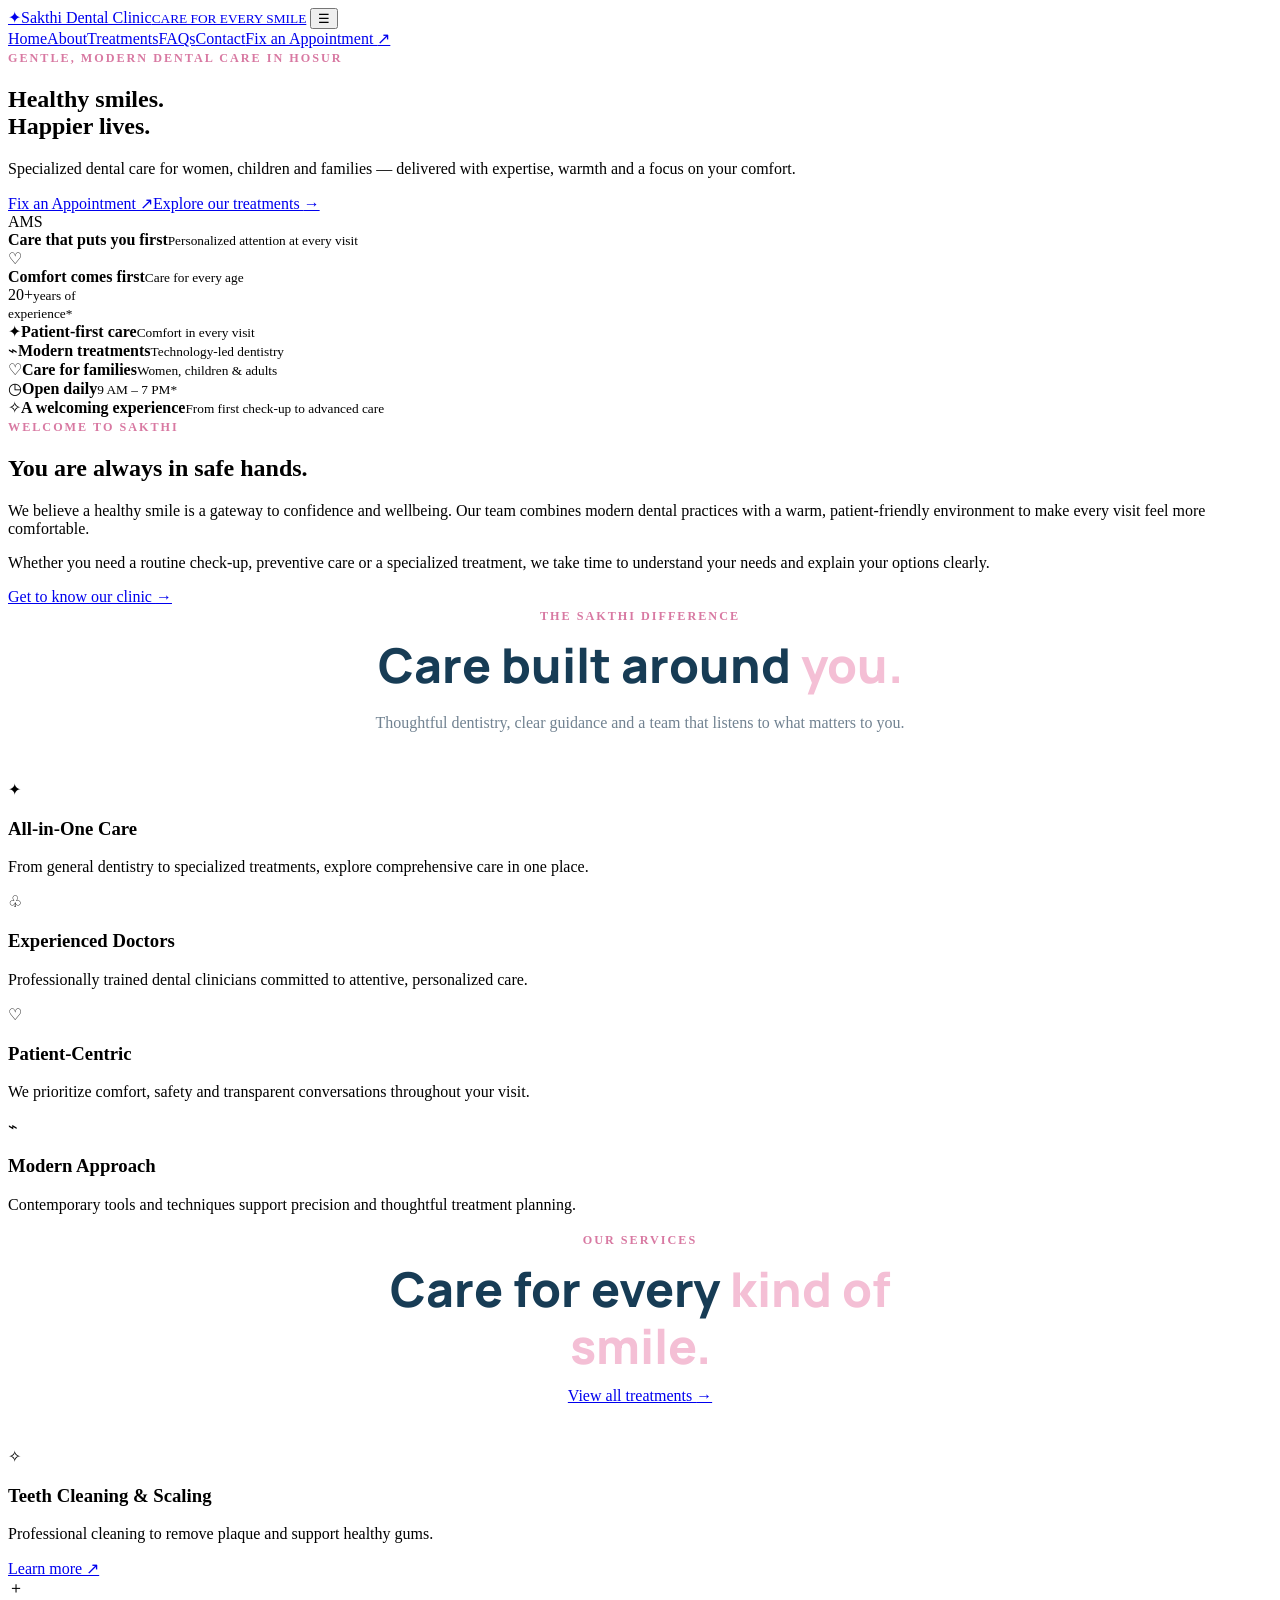
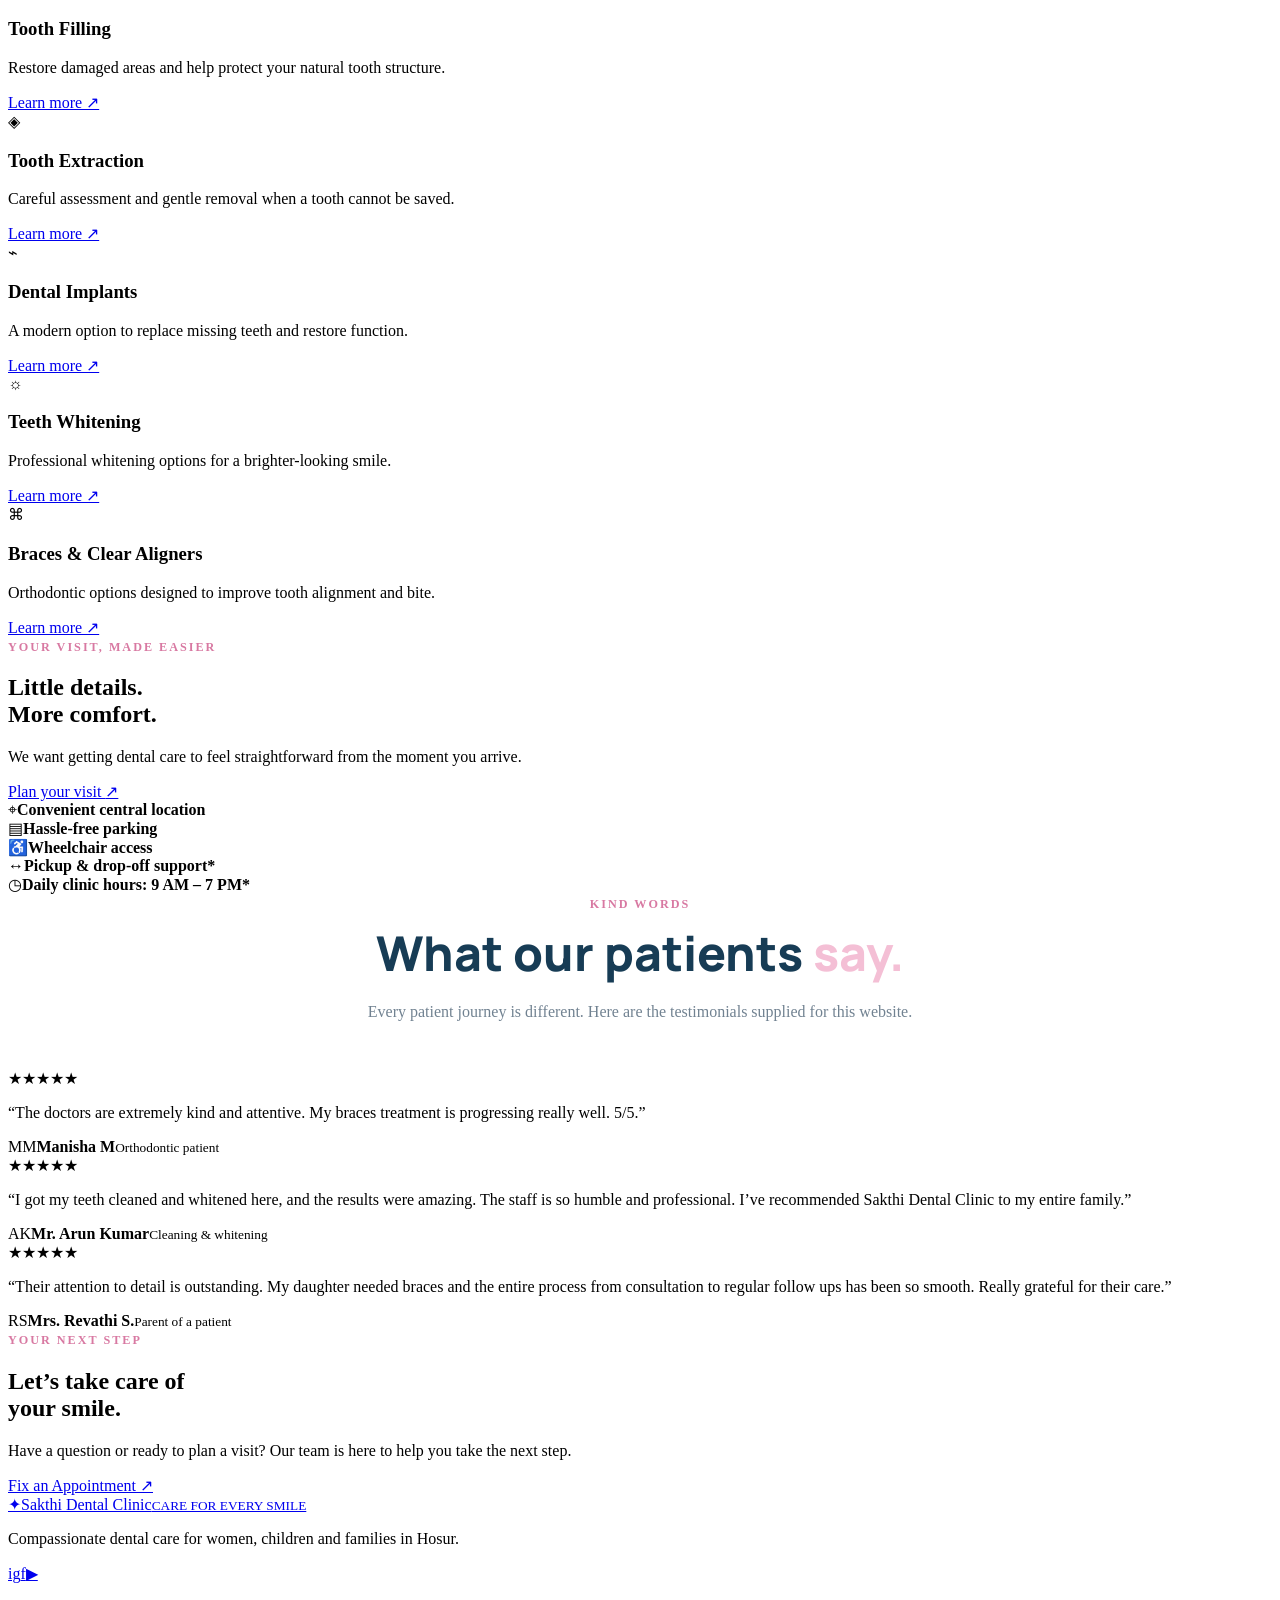
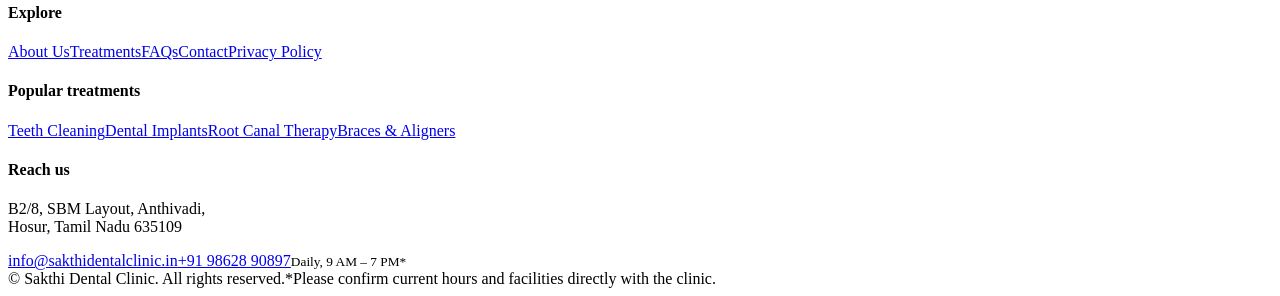
==== commit 0939798c: "Revise index.html for improved SEO and layout Updated the contact page with new meta descriptions, t" ====
--- a/index.html
+++ b/index.html
@@ -1,345 +1,49 @@
-
 <!DOCTYPE html>
 <html lang="en">
 <head>
-  <meta charset="UTF-8">
-  <meta name="viewport" content="width=device-width, initial-scale=1.0">
-
-  <meta name="description" content="Contact Sakthi Dental Clinic in Hosur to enquire about dental treatments and appointments.">
-  <meta name="theme-color" content="#18384f">
-
-  <title>Contact Us | Sakthi Dental Clinic</title>
-
-  <link rel="preconnect" href="https://fonts.googleapis.com">
-  <link rel="preconnect" href="https://fonts.gstatic.com" crossorigin>
-
+  <meta charset="UTF-8"><meta name="viewport" content="width=device-width, initial-scale=1.0">
+  <meta name="description" content="Compassionate dental care for women, children and families at Sakthi Dental Clinic, Hosur. Explore treatments and request an appointment.">
+  <title>Sakthi Dental Clinic | Care for Every Smile</title>
+  <link rel="preconnect" href="https://fonts.googleapis.com"><link rel="preconnect" href="https://fonts.gstatic.com" crossorigin>
   <link href="https://fonts.googleapis.com/css2?family=DM+Sans:wght@400;500;600;700&family=Manrope:wght@400;500;600;700;800&display=swap" rel="stylesheet">
-
   <link rel="stylesheet" href="css/style.css">
-  <script src="js/script.js" defer></script>
 </head>
-
 <body>
-
-<header class="site-header">
-  <div class="container nav-wrap">
-
-    <a class="brand" href="index.html">
-      <span class="brand-mark">✦</span>
-      <span>
-        Sakthi Dental Clinic
-        <small>CARE FOR EVERY SMILE</small>
-      </span>
-    </a>
-
-    <button class="menu-toggle"
-      aria-label="Toggle navigation"
-      aria-expanded="false"
-      aria-controls="main-navigation">
-      ☰
-    </button>
-
-    <nav class="nav-links" id="main-navigation">
-      <a href="index.html">Home</a>
-      <a href="about.html">About</a>
-      <a href="treatments.html">Treatments</a>
-      <a href="faq.html">FAQs</a>
-      <a class="active" href="contact.html" aria-current="page">Contact</a>
-      <a class="btn btn-small" href="#contact-form">
-        Fix an Appointment ↗
-      </a>
-    </nav>
-
+<header class="site-header"><div class="container nav-wrap">
+  <a class="brand" href="index.html"><span class="brand-mark">✦</span><span>Sakthi Dental Clinic<small>CARE FOR EVERY SMILE</small></span></a>
+  <button class="menu-toggle" aria-label="Toggle navigation" aria-expanded="false">☰</button>
+  <nav class="nav-links" aria-label="Main navigation"><a class="active" href="index.html">Home</a><a href="about.html">About</a><a href="treatments.html">Treatments</a><a href="faq.html">FAQs</a><a href="contact.html">Contact</a><a class="btn btn-small" href="contact.html#contact-form">Fix an Appointment <span>↗</span></a></nav>
+</div></header>
+<main>
+<section class="hero"><div class="container hero-grid">
+  <div class="hero-copy"><span class="eyebrow"><span class="eyebrow-dot"></span> GENTLE, MODERN DENTAL CARE IN HOSUR</span>
+    <h1>Healthy smiles.<br><span>Happier lives.</span></h1>
+    <p class="hero-lead">Specialized dental care for women, children and families — delivered with expertise, warmth and a focus on your comfort.</p>
+    <div class="hero-actions"><a class="btn" href="contact.html#contact-form">Fix an Appointment <span>↗</span></a><a class="text-link" href="treatments.html">Explore our treatments <span>→</span></a></div>
+    <div class="hero-proof"><div class="proof-avatars"><span>A</span><span>M</span><span>S</span></div><div><strong>Care that puts you first</strong><small>Personalized attention at every visit</small></div></div>
   </div>
-</header>
-
-<main>
-
-  <!-- CONTACT HERO -->
-  <section class="contact-hero">
-    <div class="hero-orb orb-one"></div>
-    <div class="hero-orb orb-two"></div>
-
-    <div class="container contact-hero-content">
-      <span class="eyebrow">GET IN TOUCH</span>
-
-      <h1>
-        Let's take care of
-        <span>your smile.</span>
-      </h1>
-
-      <p>
-        Have a question or want to plan a visit?
-        Connect with Sakthi Dental Clinic for friendly,
-        personalized dental care in Hosur.
-      </p>
-
-      <a href="#contact-form" class="primary-btn">
-        Request an Appointment ↗
-      </a>
-    </div>
-  </section>
-
-  <!-- CONTACT DETAILS -->
-  <section class="contact-section">
-    <div class="container">
-
-      <div class="section-heading">
-        <span class="eyebrow">WE ARE HERE TO HELP</span>
-        <h2>Contact <span>our clinic.</span></h2>
-        <p>
-          Reach out to us using the contact details below.
-        </p>
-      </div>
-
-      <div class="contact-cards">
-
-        <article class="contact-card">
-          <div class="contact-card-icon">☎</div>
-          <h3>Call Us</h3>
-          <p>Speak with the clinic for enquiries and appointment information.</p>
-          <a href="tel:+919862890897">+91 98628 90897</a>
-        </article>
-
-        <article class="contact-card">
-          <div class="contact-card-icon">✉</div>
-          <h3>Email Us</h3>
-          <p>Send your questions and general enquiries by email.</p>
-          <a href="mailto:info@sakthidentalclinic.in">
-            info@sakthidentalclinic.in
-          </a>
-        </article>
-
-        <article class="contact-card">
-          <div class="contact-card-icon">⌖</div>
-          <h3>Visit Us</h3>
-          <p>B2/8, SBM Layout, Anthivadi, Hosur, Tamil Nadu 635109.</p>
-          <a href="https://www.google.com/maps/search/?api=1&query=B2%2F8%2C+SBM+Layout%2C+Anthivadi%2C+Hosur%2C+Tamil+Nadu+635109"
-             target="_blank" rel="noopener noreferrer">
-            Get Directions ↗
-          </a>
-        </article>
-
-      </div>
-    </div>
-  </section>
-
-  <!-- APPOINTMENT FORM -->
-  <section class="appointment-section" id="contact-form">
-    <div class="container appointment-layout">
-
-      <div class="appointment-intro">
-        <span class="eyebrow">PLAN YOUR VISIT</span>
-
-        <h2>
-          Your smile deserves
-          <span>thoughtful care.</span>
-        </h2>
-
-        <p>
-          Share your details and preferred appointment date.
-          The clinic can contact you to discuss availability.
-        </p>
-
-        <div class="appointment-points">
-          <div><span>✓</span> Personalized enquiries</div>
-          <div><span>✓</span> Friendly clinic assistance</div>
-          <div><span>✓</span> Information about treatments</div>
-        </div>
-
-        <div class="hours-card">
-          <div class="hours-icon">◷</div>
-          <div>
-            <strong>Clinic Hours</strong>
-            <p>Daily: 9 AM – 7 PM</p>
-            <small>Please confirm current hours directly.</small>
-          </div>
-        </div>
-      </div>
-
-      <div class="appointment-form-card">
-
-        <div class="form-heading">
-          <span class="eyebrow">APPOINTMENT ENQUIRY</span>
-          <h3>Send an enquiry</h3>
-          <p>Fields marked with * are required.</p>
-        </div>
-
-        <form id="clinic-contact-form">
-
-          <div class="form-grid">
-
-            <div class="form-group">
-              <label for="name">Full Name *</label>
-              <input type="text" id="name" name="name"
-                placeholder="Enter your name" required
-                maxlength="80" autocomplete="name">
-            </div>
-
-            <div class="form-group">
-              <label for="email">Email Address *</label>
-              <input type="email" id="email" name="email"
-                placeholder="example@email.com" required
-                autocomplete="email">
-            </div>
-
-            <div class="form-group">
-              <label for="phone">Phone Number *</label>
-              <input type="tel" id="phone" name="phone"
-                placeholder="Enter phone number"
-                pattern="[0-9+\-\s()]{7,20}"
-                required autocomplete="tel">
-            </div>
-
-            <div class="form-group">
-              <label for="topic">Enquiry Type *</label>
-              <select id="topic" name="topic" required>
-                <option value="">Select an option</option>
-                <option value="General Consultation">General Consultation</option>
-                <option value="Dental Implants">Dental Implants</option>
-                <option value="Orthodontics">Orthodontics</option>
-                <option value="Cosmetic Dentistry">Cosmetic Dentistry</option>
-                <option value="Other Treatment">Other Treatment</option>
-              </select>
-            </div>
-
-            <div class="form-group">
-              <label for="date">Preferred Date *</label>
-              <input type="date" id="date" name="date" required>
-            </div>
-
-            <div class="form-group">
-              <label for="time">Preferred Time</label>
-              <select id="time" name="time">
-                <option value="">Select preferred time</option>
-                <option value="Morning">Morning</option>
-                <option value="Afternoon">Afternoon</option>
-                <option value="Evening">Evening</option>
-              </select>
-            </div>
-
-            <div class="form-group full-width">
-              <label for="message">Your Message</label>
-              <textarea id="message" name="message"
-                rows="4" maxlength="1000"
-                placeholder="Tell us how we can help..."></textarea>
-            </div>
-
-          </div>
-
-          <label class="consent-row">
-            <input type="checkbox" id="consent" required>
-            <span>
-              I agree to be contacted regarding this enquiry.
-            </span>
-          </label>
-
-          <button type="submit" class="submit-btn">
-            Submit Enquiry ↗
-          </button>
-
-          <p class="form-note">
-            This is a demonstration form. It does not send or store
-            appointment requests. Please contact the clinic directly
-            to confirm an appointment.
-          </p>
-
-          <p id="form-status" class="form-status"
-             role="status" aria-live="polite"></p>
-
-        </form>
-      </div>
-
-    </div>
-  </section>
-
-  <!-- LOCATION -->
-  <section class="location-section">
-    <div class="container location-layout">
-
-      <div>
-        <span class="eyebrow">FIND OUR CLINIC</span>
-        <h2>Visit us in <span>Hosur.</span></h2>
-
-        <p>
-          Sakthi Dental Clinic
-          <br>
-          B2/8, SBM Layout, Anthivadi,
-          Hosur, Tamil Nadu 635109.
-        </p>
-
-        <a class="primary-btn"
-          href="https://www.google.com/maps/search/?api=1&query=B2%2F8%2C+SBM+Layout%2C+Anthivadi%2C+Hosur%2C+Tamil+Nadu+635109"
-          target="_blank" rel="noopener noreferrer">
-          Open in Google Maps ↗
-        </a>
-      </div>
-
-      <div class="map-card">
-        <div class="map-placeholder">
-          <div class="map-pin">⌖</div>
-          <h3>Sakthi Dental Clinic</h3>
-          <p>Anthivadi, Hosur, Tamil Nadu</p>
-          <a href="https://www.google.com/maps/search/?api=1&query=B2%2F8%2C+SBM+Layout%2C+Anthivadi%2C+Hosur%2C+Tamil+Nadu+635109"
-             target="_blank" rel="noopener noreferrer">
-            View Location ↗
-          </a>
-        </div>
-      </div>
-
-    </div>
-  </section>
-
+  <div class="hero-visual"><div class="hero-image" role="img" aria-label="Dentist caring for a patient"></div><div class="floating-card"><span class="float-icon">♡</span><div><strong>Comfort comes first</strong><small>Care for every age</small></div></div><div class="hero-sticker"><span>20+</span><small>years of<br>experience*</small></div></div>
+</div></section>
+<section class="trust-strip"><div class="container trust-grid"><div><span class="trust-icon">✦</span><span><strong>Patient-first care</strong><small>Comfort in every visit</small></span></div><div><span class="trust-icon">⌁</span><span><strong>Modern treatments</strong><small>Technology-led dentistry</small></span></div><div><span class="trust-icon">♡</span><span><strong>Care for families</strong><small>Women, children & adults</small></span></div><div><span class="trust-icon">◷</span><span><strong>Open daily</strong><small>9 AM – 7 PM*</small></span></div></div></section>
+<section class="section section-soft"><div class="container split-grid"><div class="section-image image-doctor"><div class="image-note"><span class="note-icon">✧</span><span><strong>A welcoming experience</strong><small>From first check-up to advanced care</small></span></div></div><div class="section-copy"><span class="eyebrow">WELCOME TO SAKTHI</span><h2>You are always in <span>safe hands.</span></h2><p>We believe a healthy smile is a gateway to confidence and wellbeing. Our team combines modern dental practices with a warm, patient-friendly environment to make every visit feel more comfortable.</p><p>Whether you need a routine check-up, preventive care or a specialized treatment, we take time to understand your needs and explain your options clearly.</p><a class="text-link" href="about.html">Get to know our clinic <span>→</span></a></div></div></section>
+<section class="section"><div class="container"><div class="section-heading"><div><span class="eyebrow">THE SAKTHI DIFFERENCE</span><h2>Care built around <span>you.</span></h2></div><p>Thoughtful dentistry, clear guidance and a team that listens to what matters to you.</p></div>
+<div class="feature-grid"><article class="feature-card"><span class="feature-icon pink">✦</span><h3>All-in-One Care</h3><p>From general dentistry to specialized treatments, explore comprehensive care in one place.</p></article><article class="feature-card"><span class="feature-icon blue">♧</span><h3>Experienced Doctors</h3><p>Professionally trained dental clinicians committed to attentive, personalized care.</p></article><article class="feature-card"><span class="feature-icon lavender">♡</span><h3>Patient-Centric</h3><p>We prioritize comfort, safety and transparent conversations throughout your visit.</p></article><article class="feature-card"><span class="feature-icon mint">⌁</span><h3>Modern Approach</h3><p>Contemporary tools and techniques support precision and thoughtful treatment planning.</p></article></div></div></section>
+<section class="section treatment-section"><div class="container"><div class="section-heading"><div><span class="eyebrow">OUR SERVICES</span><h2>Care for every <span>kind of smile.</span></h2></div><a class="text-link" href="treatments.html">View all treatments <span>→</span></a></div>
+<div class="treatment-grid">
+<article class="treatment-card"><span class="treatment-icon">✧</span><h3>Teeth Cleaning & Scaling</h3><p>Professional cleaning to remove plaque and support healthy gums.</p><a href="treatments.html#cleaning">Learn more ↗</a></article>
+<article class="treatment-card"><span class="treatment-icon">＋</span><h3>Tooth Filling</h3><p>Restore damaged areas and help protect your natural tooth structure.</p><a href="treatments.html#filling">Learn more ↗</a></article>
+<article class="treatment-card"><span class="treatment-icon">◈</span><h3>Tooth Extraction</h3><p>Careful assessment and gentle removal when a tooth cannot be saved.</p><a href="treatments.html#extraction">Learn more ↗</a></article>
+<article class="treatment-card"><span class="treatment-icon">⌁</span><h3>Dental Implants</h3><p>A modern option to replace missing teeth and restore function.</p><a href="treatments.html#implants">Learn more ↗</a></article>
+<article class="treatment-card"><span class="treatment-icon">☼</span><h3>Teeth Whitening</h3><p>Professional whitening options for a brighter-looking smile.</p><a href="treatments.html#whitening">Learn more ↗</a></article>
+<article class="treatment-card"><span class="treatment-icon">⌘</span><h3>Braces & Clear Aligners</h3><p>Orthodontic options designed to improve tooth alignment and bite.</p><a href="treatments.html#braces">Learn more ↗</a></article>
+</div></div></section>
+<section class="section amenities-section"><div class="container amenities-grid"><div><span class="eyebrow">YOUR VISIT, MADE EASIER</span><h2>Little details.<br><span>More comfort.</span></h2><p>We want getting dental care to feel straightforward from the moment you arrive.</p><a class="btn btn-outline" href="contact.html">Plan your visit <span>↗</span></a></div><div class="amenity-list"><div><span>⌖</span><strong>Convenient central location</strong></div><div><span>▤</span><strong>Hassle-free parking</strong></div><div><span>♿</span><strong>Wheelchair access</strong></div><div><span>↔</span><strong>Pickup & drop-off support*</strong></div><div><span>◷</span><strong>Daily clinic hours: 9 AM – 7 PM*</strong></div></div></div></section>
+<section class="section testimonials-section"><div class="container"><div class="section-heading"><div><span class="eyebrow">KIND WORDS</span><h2>What our patients <span>say.</span></h2></div><p>Every patient journey is different. Here are the testimonials supplied for this website.</p></div><div class="testimonial-grid">
+<article class="testimonial-card"><div class="stars">★★★★★</div><p>“The doctors are extremely kind and attentive. My braces treatment is progressing really well. 5/5.”</p><div class="person"><span class="person-avatar">MM</span><span><strong>Manisha M</strong><small>Orthodontic patient</small></span></div></article>
+<article class="testimonial-card"><div class="stars">★★★★★</div><p>“I got my teeth cleaned and whitened here, and the results were amazing. The staff is so humble and professional. I’ve recommended Sakthi Dental Clinic to my entire family.”</p><div class="person"><span class="person-avatar peach">AK</span><span><strong>Mr. Arun Kumar</strong><small>Cleaning & whitening</small></span></div></article>
+<article class="testimonial-card"><div class="stars">★★★★★</div><p>“Their attention to detail is outstanding. My daughter needed braces and the entire process from consultation to regular follow ups has been so smooth. Really grateful for their care.”</p><div class="person"><span class="person-avatar lilac">RS</span><span><strong>Mrs. Revathi S.</strong><small>Parent of a patient</small></span></div></article>
+</div></div></section>
+<section class="cta-band"><div class="container cta-content"><div><span class="eyebrow light">YOUR NEXT STEP</span><h2>Let’s take care of<br>your smile.</h2><p>Have a question or ready to plan a visit? Our team is here to help you take the next step.</p></div><a class="btn btn-white" href="contact.html#contact-form">Fix an Appointment <span>↗</span></a></div></section>
 </main>
-
-<!-- FOOTER -->
-<footer class="site-footer">
-  <div class="container footer-grid">
-
-    <div class="footer-about">
-      <a class="brand brand-light" href="index.html">
-        <span class="brand-mark">✦</span>
-        <span>
-          Sakthi Dental Clinic
-          <small>CARE FOR EVERY SMILE</small>
-        </span>
-      </a>
-
-      <p>
-        Compassionate dental care for women, children and families in Hosur.
-      </p>
-    </div>
-
-    <div>
-      <h4>Explore</h4>
-      <a href="index.html">Home</a>
-      <a href="about.html">About</a>
-      <a href="treatments.html">Treatments</a>
-      <a href="faq.html">FAQs</a>
-    </div>
-
-    <div>
-      <h4>Reach Us</h4>
-      <p>Anthivadi, Hosur, Tamil Nadu 635109</p>
-      <a href="mailto:info@sakthidentalclinic.in">
-        info@sakthidentalclinic.in
-      </a>
-      <a href="tel:+919862890897">+91 98628 90897</a>
-    </div>
-
-    <div>
-      <h4>Clinic Hours</h4>
-      <p>Daily: 9 AM – 7 PM</p>
-      <a href="#contact-form">Request an enquiry ↗</a>
-    </div>
-
-  </div>
-
-  <div class="container footer-bottom">
-    <span>© <span data-year></span> Sakthi Dental Clinic.</span>
-    <span>Confirm clinic details directly.</span>
-  </div>
-</footer>
-
-</body>
-</html>
+<footer class="site-footer"><div class="container footer-grid"><div class="footer-about"><a class="brand brand-light" href="index.html"><span class="brand-mark">✦</span><span>Sakthi Dental Clinic<small>CARE FOR EVERY SMILE</small></span></a><p>Compassionate dental care for women, children and families in Hosur.</p><div class="social-links"><a href="#" aria-label="Instagram">ig</a><a href="#" aria-label="Facebook">f</a><a href="#" aria-label="YouTube">▶</a></div></div><div><h4>Explore</h4><a href="about.html">About Us</a><a href="treatments.html">Treatments</a><a href="faq.html">FAQs</a><a href="contact.html">Contact</a><a href="privacy.html">Privacy Policy</a></div><div><h4>Popular treatments</h4><a href="treatments.html#cleaning">Teeth Cleaning</a><a href="treatments.html#implants">Dental Implants</a><a href="treatments.html#root-canal">Root Canal Therapy</a><a href="treatments.html#braces">Braces & Aligners</a></div><div><h4>Reach us</h4><p class="footer-contact">B2/8, SBM Layout, Anthivadi,<br>Hosur, Tamil Nadu 635109</p><a href="mailto:info@sakthidentalclinic.in">info@sakthidentalclinic.in</a><a href="tel:+919862890897">+91 98628 90897</a><small>Daily, 9 AM – 7 PM*</small></div></div><div class="container footer-bottom"><span>© <span data-year></span> Sakthi Dental Clinic. All rights reserved.</span><span>*Please confirm current hours and facilities directly with the clinic.</span></div></footer>
+<script src="js/script.js"></script></body></html>
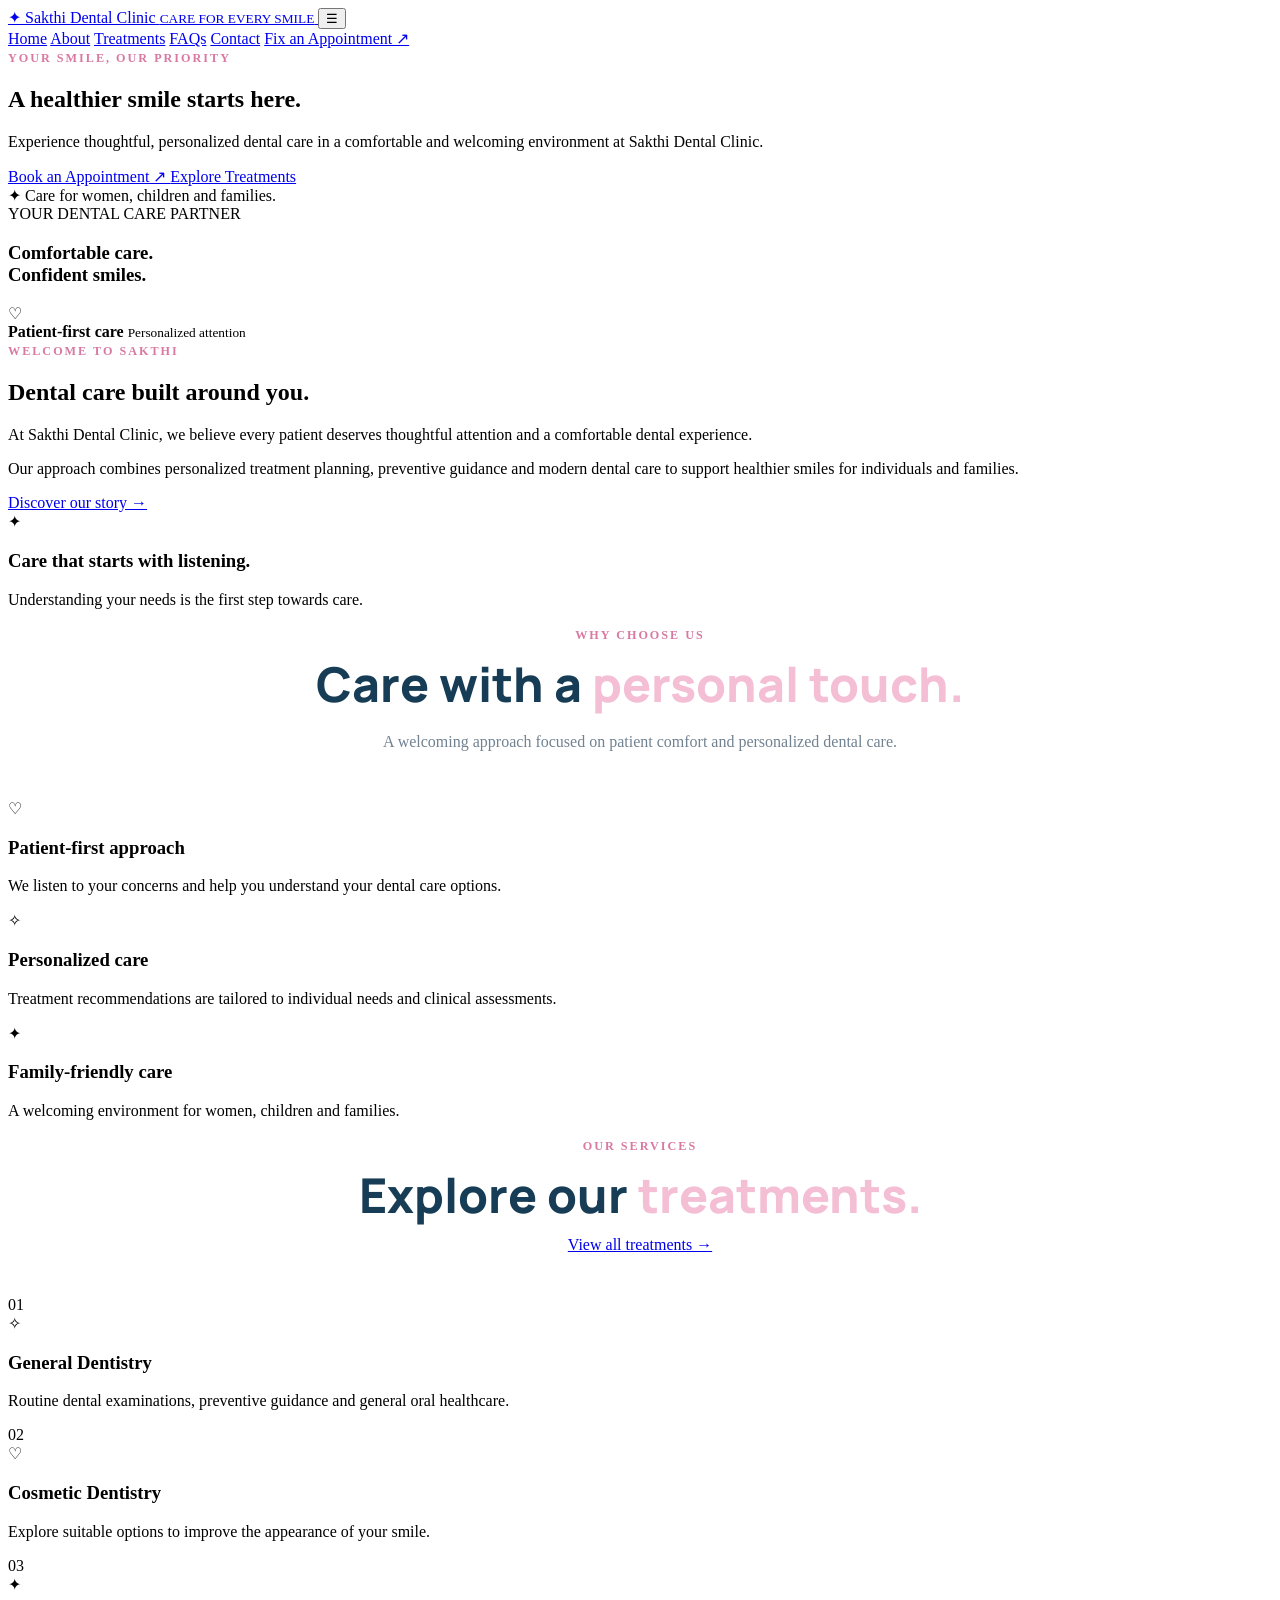
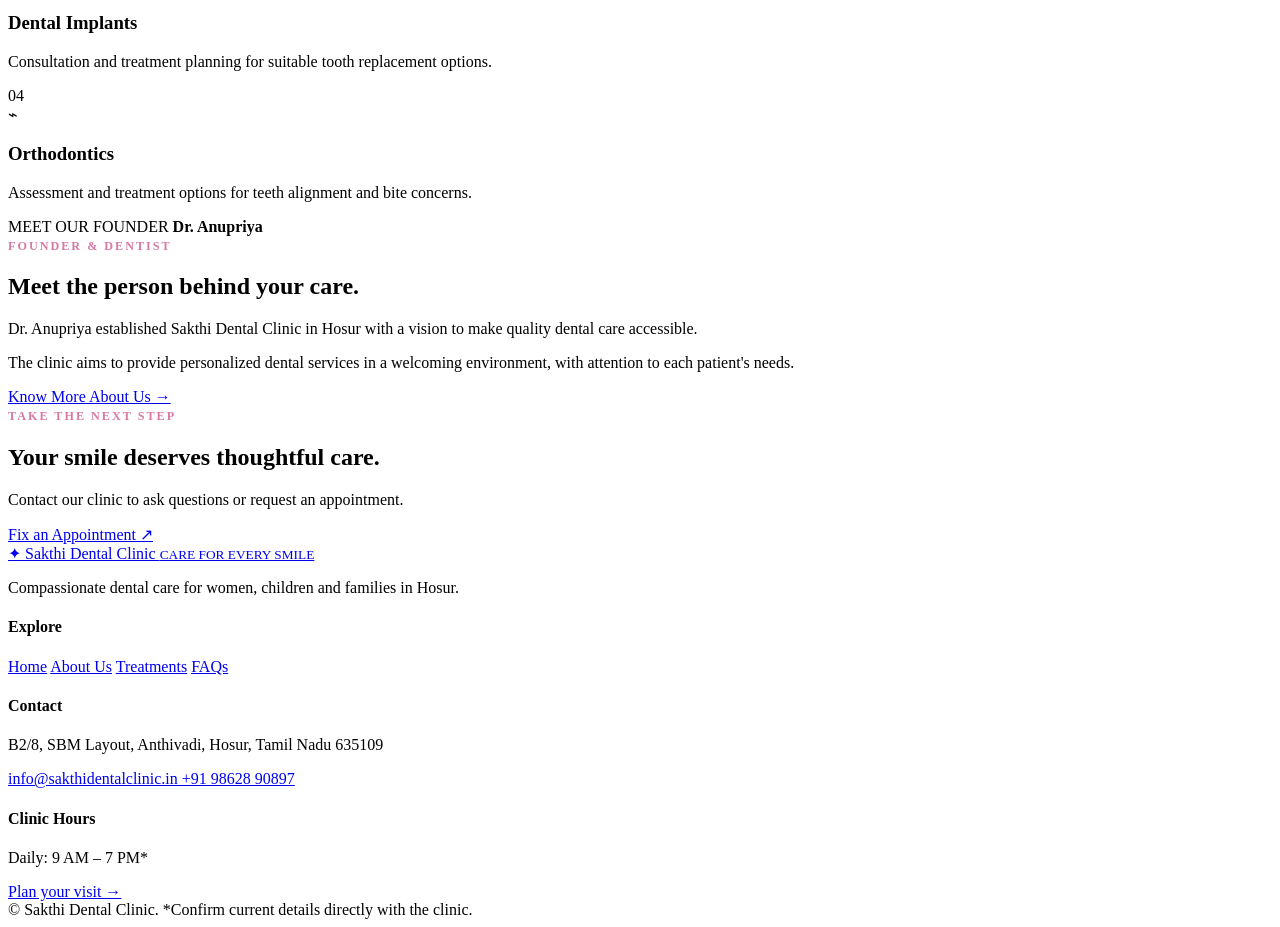
==== commit d9941210: "Refactor index.html for improved content and structure Updated the HTML structure and content for th" ====
--- a/index.html
+++ b/index.html
@@ -1,49 +1,388 @@
+
 <!DOCTYPE html>
 <html lang="en">
 <head>
-  <meta charset="UTF-8"><meta name="viewport" content="width=device-width, initial-scale=1.0">
-  <meta name="description" content="Compassionate dental care for women, children and families at Sakthi Dental Clinic, Hosur. Explore treatments and request an appointment.">
-  <title>Sakthi Dental Clinic | Care for Every Smile</title>
-  <link rel="preconnect" href="https://fonts.googleapis.com"><link rel="preconnect" href="https://fonts.gstatic.com" crossorigin>
-  <link href="https://fonts.googleapis.com/css2?family=DM+Sans:wght@400;500;600;700&family=Manrope:wght@400;500;600;700;800&display=swap" rel="stylesheet">
-  <link rel="stylesheet" href="css/style.css">
+    <meta charset="UTF-8">
+    <meta name="viewport" content="width=device-width, initial-scale=1.0">
+
+    <meta name="description" content="Discover compassionate and modern dental care at Sakthi Dental Clinic in Hosur. Explore our dental treatments and request an appointment.">
+    <meta name="theme-color" content="#18384f">
+
+    <title>Sakthi Dental Clinic | Complete Dental Care in Hosur</title>
+
+    <link rel="preconnect" href="https://fonts.googleapis.com">
+    <link rel="preconnect" href="https://fonts.gstatic.com" crossorigin>
+
+    <link href="https://fonts.googleapis.com/css2?family=DM+Sans:wght@400;500;600;700&family=Manrope:wght@400;500;600;700;800&display=swap" rel="stylesheet">
+
+    <link rel="stylesheet" href="css/style.css">
 </head>
+
 <body>
-<header class="site-header"><div class="container nav-wrap">
-  <a class="brand" href="index.html"><span class="brand-mark">✦</span><span>Sakthi Dental Clinic<small>CARE FOR EVERY SMILE</small></span></a>
-  <button class="menu-toggle" aria-label="Toggle navigation" aria-expanded="false">☰</button>
-  <nav class="nav-links" aria-label="Main navigation"><a class="active" href="index.html">Home</a><a href="about.html">About</a><a href="treatments.html">Treatments</a><a href="faq.html">FAQs</a><a href="contact.html">Contact</a><a class="btn btn-small" href="contact.html#contact-form">Fix an Appointment <span>↗</span></a></nav>
-</div></header>
+
+<!-- HEADER -->
+<header class="site-header">
+    <div class="container nav-wrap">
+
+        <a href="index.html" class="brand">
+            <span class="brand-mark">✦</span>
+            <span>
+                Sakthi Dental Clinic
+                <small>CARE FOR EVERY SMILE</small>
+            </span>
+        </a>
+
+        <button class="menu-toggle"
+            aria-label="Toggle navigation"
+            aria-expanded="false"
+            aria-controls="main-navigation">
+            ☰
+        </button>
+
+        <nav class="nav-links" id="main-navigation">
+            <a href="index.html" class="active" aria-current="page">Home</a>
+            <a href="about.html">About</a>
+            <a href="treatments.html">Treatments</a>
+            <a href="faq.html">FAQs</a>
+            <a href="contact.html">Contact</a>
+
+            <a href="contact.html#contact-form" class="btn btn-small">
+                Fix an Appointment ↗
+            </a>
+        </nav>
+
+    </div>
+</header>
+
 <main>
-<section class="hero"><div class="container hero-grid">
-  <div class="hero-copy"><span class="eyebrow"><span class="eyebrow-dot"></span> GENTLE, MODERN DENTAL CARE IN HOSUR</span>
-    <h1>Healthy smiles.<br><span>Happier lives.</span></h1>
-    <p class="hero-lead">Specialized dental care for women, children and families — delivered with expertise, warmth and a focus on your comfort.</p>
-    <div class="hero-actions"><a class="btn" href="contact.html#contact-form">Fix an Appointment <span>↗</span></a><a class="text-link" href="treatments.html">Explore our treatments <span>→</span></a></div>
-    <div class="hero-proof"><div class="proof-avatars"><span>A</span><span>M</span><span>S</span></div><div><strong>Care that puts you first</strong><small>Personalized attention at every visit</small></div></div>
-  </div>
-  <div class="hero-visual"><div class="hero-image" role="img" aria-label="Dentist caring for a patient"></div><div class="floating-card"><span class="float-icon">♡</span><div><strong>Comfort comes first</strong><small>Care for every age</small></div></div><div class="hero-sticker"><span>20+</span><small>years of<br>experience*</small></div></div>
-</div></section>
-<section class="trust-strip"><div class="container trust-grid"><div><span class="trust-icon">✦</span><span><strong>Patient-first care</strong><small>Comfort in every visit</small></span></div><div><span class="trust-icon">⌁</span><span><strong>Modern treatments</strong><small>Technology-led dentistry</small></span></div><div><span class="trust-icon">♡</span><span><strong>Care for families</strong><small>Women, children & adults</small></span></div><div><span class="trust-icon">◷</span><span><strong>Open daily</strong><small>9 AM – 7 PM*</small></span></div></div></section>
-<section class="section section-soft"><div class="container split-grid"><div class="section-image image-doctor"><div class="image-note"><span class="note-icon">✧</span><span><strong>A welcoming experience</strong><small>From first check-up to advanced care</small></span></div></div><div class="section-copy"><span class="eyebrow">WELCOME TO SAKTHI</span><h2>You are always in <span>safe hands.</span></h2><p>We believe a healthy smile is a gateway to confidence and wellbeing. Our team combines modern dental practices with a warm, patient-friendly environment to make every visit feel more comfortable.</p><p>Whether you need a routine check-up, preventive care or a specialized treatment, we take time to understand your needs and explain your options clearly.</p><a class="text-link" href="about.html">Get to know our clinic <span>→</span></a></div></div></section>
-<section class="section"><div class="container"><div class="section-heading"><div><span class="eyebrow">THE SAKTHI DIFFERENCE</span><h2>Care built around <span>you.</span></h2></div><p>Thoughtful dentistry, clear guidance and a team that listens to what matters to you.</p></div>
-<div class="feature-grid"><article class="feature-card"><span class="feature-icon pink">✦</span><h3>All-in-One Care</h3><p>From general dentistry to specialized treatments, explore comprehensive care in one place.</p></article><article class="feature-card"><span class="feature-icon blue">♧</span><h3>Experienced Doctors</h3><p>Professionally trained dental clinicians committed to attentive, personalized care.</p></article><article class="feature-card"><span class="feature-icon lavender">♡</span><h3>Patient-Centric</h3><p>We prioritize comfort, safety and transparent conversations throughout your visit.</p></article><article class="feature-card"><span class="feature-icon mint">⌁</span><h3>Modern Approach</h3><p>Contemporary tools and techniques support precision and thoughtful treatment planning.</p></article></div></div></section>
-<section class="section treatment-section"><div class="container"><div class="section-heading"><div><span class="eyebrow">OUR SERVICES</span><h2>Care for every <span>kind of smile.</span></h2></div><a class="text-link" href="treatments.html">View all treatments <span>→</span></a></div>
-<div class="treatment-grid">
-<article class="treatment-card"><span class="treatment-icon">✧</span><h3>Teeth Cleaning & Scaling</h3><p>Professional cleaning to remove plaque and support healthy gums.</p><a href="treatments.html#cleaning">Learn more ↗</a></article>
-<article class="treatment-card"><span class="treatment-icon">＋</span><h3>Tooth Filling</h3><p>Restore damaged areas and help protect your natural tooth structure.</p><a href="treatments.html#filling">Learn more ↗</a></article>
-<article class="treatment-card"><span class="treatment-icon">◈</span><h3>Tooth Extraction</h3><p>Careful assessment and gentle removal when a tooth cannot be saved.</p><a href="treatments.html#extraction">Learn more ↗</a></article>
-<article class="treatment-card"><span class="treatment-icon">⌁</span><h3>Dental Implants</h3><p>A modern option to replace missing teeth and restore function.</p><a href="treatments.html#implants">Learn more ↗</a></article>
-<article class="treatment-card"><span class="treatment-icon">☼</span><h3>Teeth Whitening</h3><p>Professional whitening options for a brighter-looking smile.</p><a href="treatments.html#whitening">Learn more ↗</a></article>
-<article class="treatment-card"><span class="treatment-icon">⌘</span><h3>Braces & Clear Aligners</h3><p>Orthodontic options designed to improve tooth alignment and bite.</p><a href="treatments.html#braces">Learn more ↗</a></article>
-</div></div></section>
-<section class="section amenities-section"><div class="container amenities-grid"><div><span class="eyebrow">YOUR VISIT, MADE EASIER</span><h2>Little details.<br><span>More comfort.</span></h2><p>We want getting dental care to feel straightforward from the moment you arrive.</p><a class="btn btn-outline" href="contact.html">Plan your visit <span>↗</span></a></div><div class="amenity-list"><div><span>⌖</span><strong>Convenient central location</strong></div><div><span>▤</span><strong>Hassle-free parking</strong></div><div><span>♿</span><strong>Wheelchair access</strong></div><div><span>↔</span><strong>Pickup & drop-off support*</strong></div><div><span>◷</span><strong>Daily clinic hours: 9 AM – 7 PM*</strong></div></div></div></section>
-<section class="section testimonials-section"><div class="container"><div class="section-heading"><div><span class="eyebrow">KIND WORDS</span><h2>What our patients <span>say.</span></h2></div><p>Every patient journey is different. Here are the testimonials supplied for this website.</p></div><div class="testimonial-grid">
-<article class="testimonial-card"><div class="stars">★★★★★</div><p>“The doctors are extremely kind and attentive. My braces treatment is progressing really well. 5/5.”</p><div class="person"><span class="person-avatar">MM</span><span><strong>Manisha M</strong><small>Orthodontic patient</small></span></div></article>
-<article class="testimonial-card"><div class="stars">★★★★★</div><p>“I got my teeth cleaned and whitened here, and the results were amazing. The staff is so humble and professional. I’ve recommended Sakthi Dental Clinic to my entire family.”</p><div class="person"><span class="person-avatar peach">AK</span><span><strong>Mr. Arun Kumar</strong><small>Cleaning & whitening</small></span></div></article>
-<article class="testimonial-card"><div class="stars">★★★★★</div><p>“Their attention to detail is outstanding. My daughter needed braces and the entire process from consultation to regular follow ups has been so smooth. Really grateful for their care.”</p><div class="person"><span class="person-avatar lilac">RS</span><span><strong>Mrs. Revathi S.</strong><small>Parent of a patient</small></span></div></article>
-</div></div></section>
-<section class="cta-band"><div class="container cta-content"><div><span class="eyebrow light">YOUR NEXT STEP</span><h2>Let’s take care of<br>your smile.</h2><p>Have a question or ready to plan a visit? Our team is here to help you take the next step.</p></div><a class="btn btn-white" href="contact.html#contact-form">Fix an Appointment <span>↗</span></a></div></section>
+
+<!-- HERO SECTION -->
+<section class="home-hero">
+    <div class="hero-glow hero-glow-one"></div>
+    <div class="hero-glow hero-glow-two"></div>
+
+    <div class="container hero-layout">
+
+        <div class="hero-content">
+
+            <span class="eyebrow light">
+                YOUR SMILE, OUR PRIORITY
+            </span>
+
+            <h1>
+                A healthier smile
+                <span>starts here.</span>
+            </h1>
+
+            <p>
+                Experience thoughtful, personalized dental care in a
+                comfortable and welcoming environment at Sakthi Dental Clinic.
+            </p>
+
+            <div class="hero-actions">
+                <a href="contact.html#contact-form" class="btn btn-white">
+                    Book an Appointment ↗
+                </a>
+
+                <a href="treatments.html" class="btn btn-outline-light">
+                    Explore Treatments
+                </a>
+            </div>
+
+            <div class="hero-note">
+                <span>✦</span>
+                Care for women, children and families.
+            </div>
+
+        </div>
+
+        <div class="hero-visual">
+            <div class="hero-image">
+                <div class="hero-image-content">
+                    <span>YOUR DENTAL CARE PARTNER</span>
+                    <h3>Comfortable care.<br>Confident smiles.</h3>
+                </div>
+            </div>
+
+            <div class="floating-card">
+                <span class="floating-icon">♡</span>
+                <div>
+                    <strong>Patient-first care</strong>
+                    <small>Personalized attention</small>
+                </div>
+            </div>
+        </div>
+
+    </div>
+</section>
+
+<!-- INTRODUCTION -->
+<section class="section">
+    <div class="container split-grid">
+
+        <div class="section-copy">
+            <span class="eyebrow">WELCOME TO SAKTHI</span>
+
+            <h2>
+                Dental care built around
+                <span>you.</span>
+            </h2>
+
+            <p>
+                At Sakthi Dental Clinic, we believe every patient deserves
+                thoughtful attention and a comfortable dental experience.
+            </p>
+
+            <p>
+                Our approach combines personalized treatment planning,
+                preventive guidance and modern dental care to support
+                healthier smiles for individuals and families.
+            </p>
+
+            <a href="about.html" class="text-link">
+                Discover our story →
+            </a>
+        </div>
+
+        <div class="home-about-visual">
+            <div class="about-visual-inner">
+                <span class="feature-icon blue">✦</span>
+                <h3>Care that starts with listening.</h3>
+                <p>Understanding your needs is the first step towards care.</p>
+            </div>
+        </div>
+
+    </div>
+</section>
+
+<!-- FEATURES -->
+<section class="section section-soft">
+    <div class="container">
+
+        <div class="section-heading centered-heading">
+            <span class="eyebrow">WHY CHOOSE US</span>
+            <h2>Care with a <span>personal touch.</span></h2>
+            <p>
+                A welcoming approach focused on patient comfort and
+                personalized dental care.
+            </p>
+        </div>
+
+        <div class="feature-grid">
+
+            <article class="feature-card">
+                <span class="feature-icon pink">♡</span>
+                <h3>Patient-first approach</h3>
+                <p>
+                    We listen to your concerns and help you understand
+                    your dental care options.
+                </p>
+            </article>
+
+            <article class="feature-card">
+                <span class="feature-icon blue">✧</span>
+                <h3>Personalized care</h3>
+                <p>
+                    Treatment recommendations are tailored to individual
+                    needs and clinical assessments.
+                </p>
+            </article>
+
+            <article class="feature-card">
+                <span class="feature-icon lavender">✦</span>
+                <h3>Family-friendly care</h3>
+                <p>
+                    A welcoming environment for women, children and
+                    families.
+                </p>
+            </article>
+
+        </div>
+    </div>
+</section>
+
+<!-- TREATMENTS -->
+<section class="section">
+    <div class="container">
+
+        <div class="section-heading">
+            <div>
+                <span class="eyebrow">OUR SERVICES</span>
+                <h2>Explore our <span>treatments.</span></h2>
+            </div>
+
+            <a href="treatments.html" class="text-link">
+                View all treatments →
+            </a>
+        </div>
+
+        <div class="treatment-grid">
+
+            <article class="treatment-card">
+                <span class="treatment-number">01</span>
+                <div class="treatment-icon">✧</div>
+                <h3>General Dentistry</h3>
+                <p>
+                    Routine dental examinations, preventive guidance
+                    and general oral healthcare.
+                </p>
+            </article>
+
+            <article class="treatment-card">
+                <span class="treatment-number">02</span>
+                <div class="treatment-icon">♡</div>
+                <h3>Cosmetic Dentistry</h3>
+                <p>
+                    Explore suitable options to improve the appearance
+                    of your smile.
+                </p>
+            </article>
+
+            <article class="treatment-card">
+                <span class="treatment-number">03</span>
+                <div class="treatment-icon">✦</div>
+                <h3>Dental Implants</h3>
+                <p>
+                    Consultation and treatment planning for suitable
+                    tooth replacement options.
+                </p>
+            </article>
+
+            <article class="treatment-card">
+                <span class="treatment-number">04</span>
+                <div class="treatment-icon">⌁</div>
+                <h3>Orthodontics</h3>
+                <p>
+                    Assessment and treatment options for teeth alignment
+                    and bite concerns.
+                </p>
+            </article>
+
+        </div>
+
+    </div>
+</section>
+
+<!-- DOCTOR SECTION -->
+<section class="section section-soft">
+    <div class="container split-grid doctor-section">
+
+        <div class="doctor-visual">
+            <div class="doctor-visual-label">
+                <span>MEET OUR FOUNDER</span>
+                <strong>Dr. Anupriya</strong>
+            </div>
+        </div>
+
+        <div class="section-copy">
+            <span class="eyebrow">FOUNDER &amp; DENTIST</span>
+
+            <h2>
+                Meet the person behind
+                <span>your care.</span>
+            </h2>
+
+            <p>
+                Dr. Anupriya established Sakthi Dental Clinic in Hosur
+                with a vision to make quality dental care accessible.
+            </p>
+
+            <p>
+                The clinic aims to provide personalized dental services
+                in a welcoming environment, with attention to each
+                patient's needs.
+            </p>
+
+            <a href="about.html" class="btn btn-primary">
+                Know More About Us →
+            </a>
+        </div>
+
+    </div>
+</section>
+
+<!-- CTA -->
+<section class="cta-band">
+    <div class="container cta-content">
+
+        <div>
+            <span class="eyebrow light">TAKE THE NEXT STEP</span>
+
+            <h2>
+                Your smile deserves
+                thoughtful care.
+            </h2>
+
+            <p>
+                Contact our clinic to ask questions or request
+                an appointment.
+            </p>
+        </div>
+
+        <a href="contact.html#contact-form" class="btn btn-white">
+            Fix an Appointment ↗
+        </a>
+
+    </div>
+</section>
+
 </main>
-<footer class="site-footer"><div class="container footer-grid"><div class="footer-about"><a class="brand brand-light" href="index.html"><span class="brand-mark">✦</span><span>Sakthi Dental Clinic<small>CARE FOR EVERY SMILE</small></span></a><p>Compassionate dental care for women, children and families in Hosur.</p><div class="social-links"><a href="#" aria-label="Instagram">ig</a><a href="#" aria-label="Facebook">f</a><a href="#" aria-label="YouTube">▶</a></div></div><div><h4>Explore</h4><a href="about.html">About Us</a><a href="treatments.html">Treatments</a><a href="faq.html">FAQs</a><a href="contact.html">Contact</a><a href="privacy.html">Privacy Policy</a></div><div><h4>Popular treatments</h4><a href="treatments.html#cleaning">Teeth Cleaning</a><a href="treatments.html#implants">Dental Implants</a><a href="treatments.html#root-canal">Root Canal Therapy</a><a href="treatments.html#braces">Braces & Aligners</a></div><div><h4>Reach us</h4><p class="footer-contact">B2/8, SBM Layout, Anthivadi,<br>Hosur, Tamil Nadu 635109</p><a href="mailto:info@sakthidentalclinic.in">info@sakthidentalclinic.in</a><a href="tel:+919862890897">+91 98628 90897</a><small>Daily, 9 AM – 7 PM*</small></div></div><div class="container footer-bottom"><span>© <span data-year></span> Sakthi Dental Clinic. All rights reserved.</span><span>*Please confirm current hours and facilities directly with the clinic.</span></div></footer>
-<script src="js/script.js"></script></body></html>
+
+<!-- FOOTER -->
+<footer class="site-footer">
+    <div class="container footer-grid">
+
+        <div class="footer-about">
+            <a href="index.html" class="brand brand-light">
+                <span class="brand-mark">✦</span>
+                <span>
+                    Sakthi Dental Clinic
+                    <small>CARE FOR EVERY SMILE</small>
+                </span>
+            </a>
+
+            <p>
+                Compassionate dental care for women, children and
+                families in Hosur.
+            </p>
+        </div>
+
+        <div>
+            <h4>Explore</h4>
+            <a href="index.html">Home</a>
+            <a href="about.html">About Us</a>
+            <a href="treatments.html">Treatments</a>
+            <a href="faq.html">FAQs</a>
+        </div>
+
+        <div>
+            <h4>Contact</h4>
+            <p>B2/8, SBM Layout, Anthivadi, Hosur, Tamil Nadu 635109</p>
+            <a href="mailto:info@sakthidentalclinic.in">
+                info@sakthidentalclinic.in
+            </a>
+            <a href="tel:+919862890897">+91 98628 90897</a>
+        </div>
+
+        <div>
+            <h4>Clinic Hours</h4>
+            <p>Daily: 9 AM – 7 PM*</p>
+            <a href="contact.html" class="text-link">
+                Plan your visit →
+            </a>
+        </div>
+
+    </div>
+
+    <div class="container footer-bottom">
+        <span>
+            © <span data-year></span> Sakthi Dental Clinic.
+        </span>
+        <span>*Confirm current details directly with the clinic.</span>
+    </div>
+</footer>
+
+<script src="js/script.js" defer></script>
+
+</body>
+</html>
